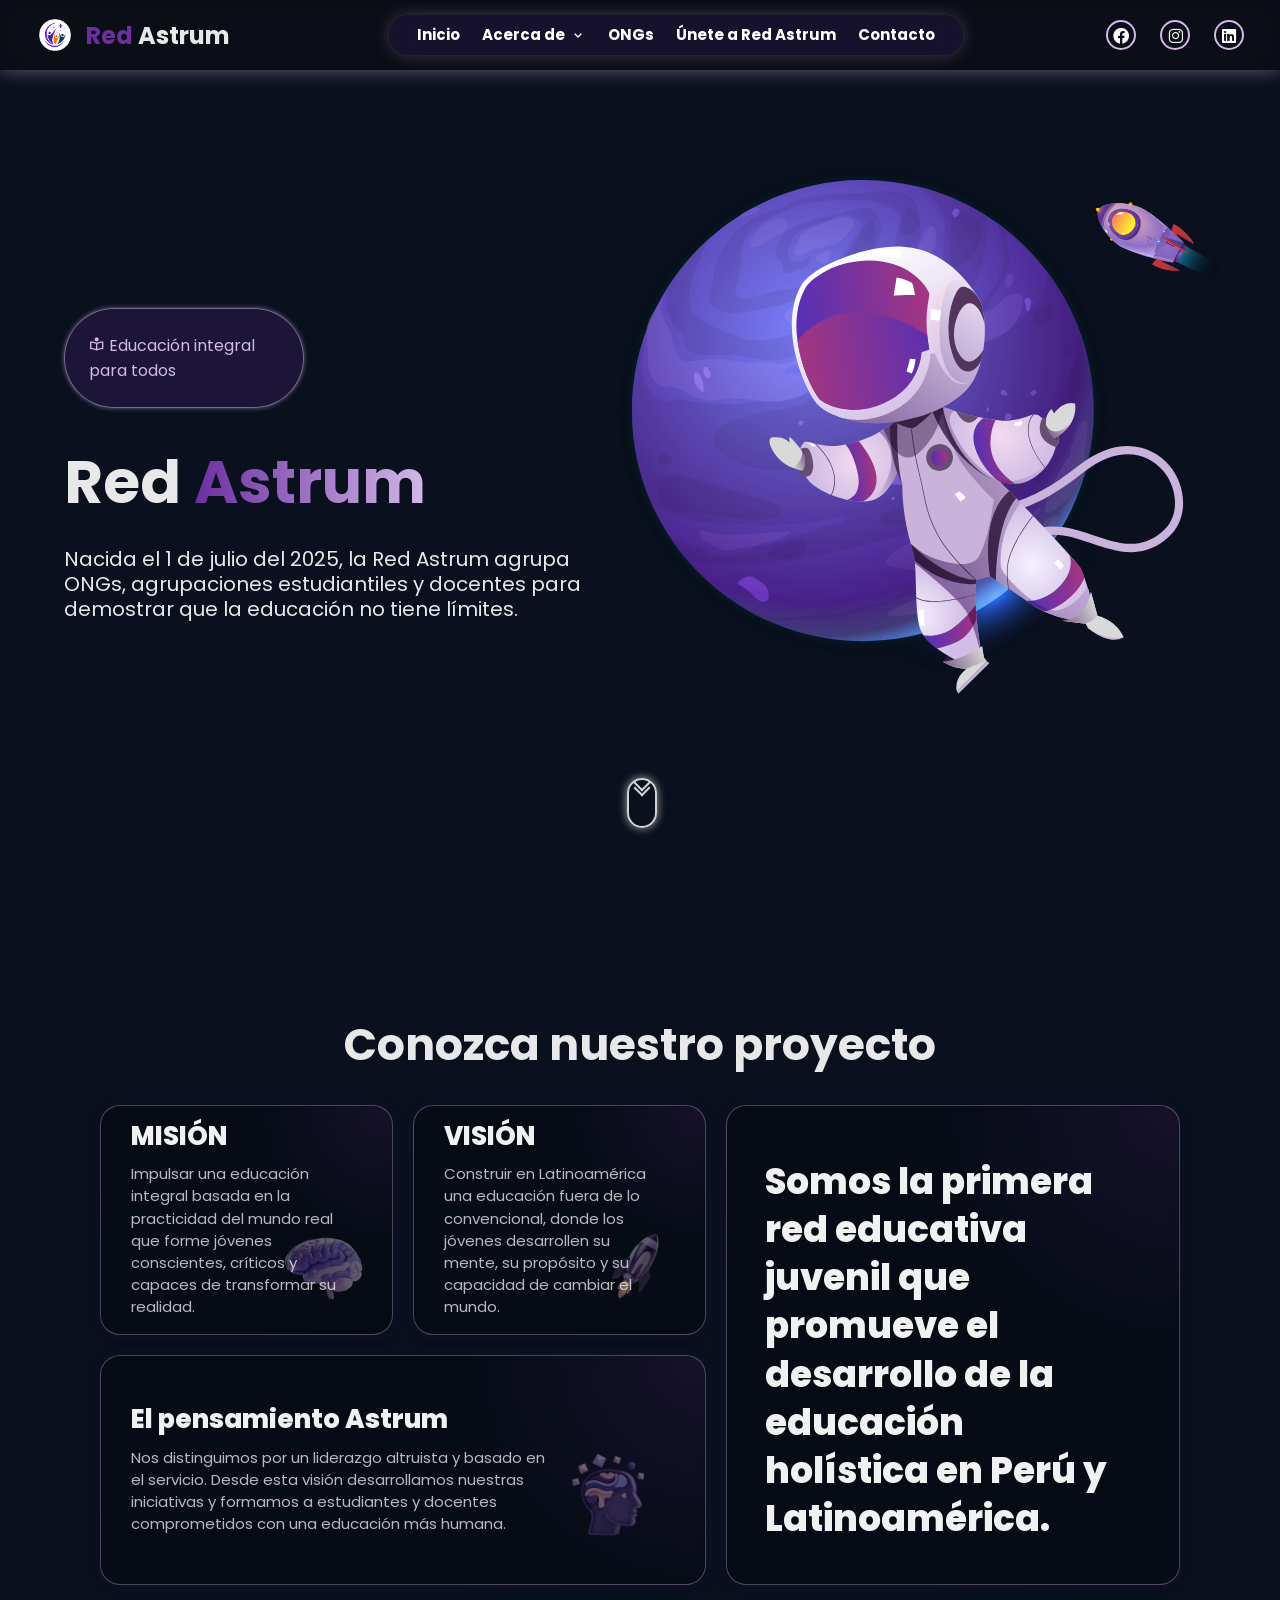
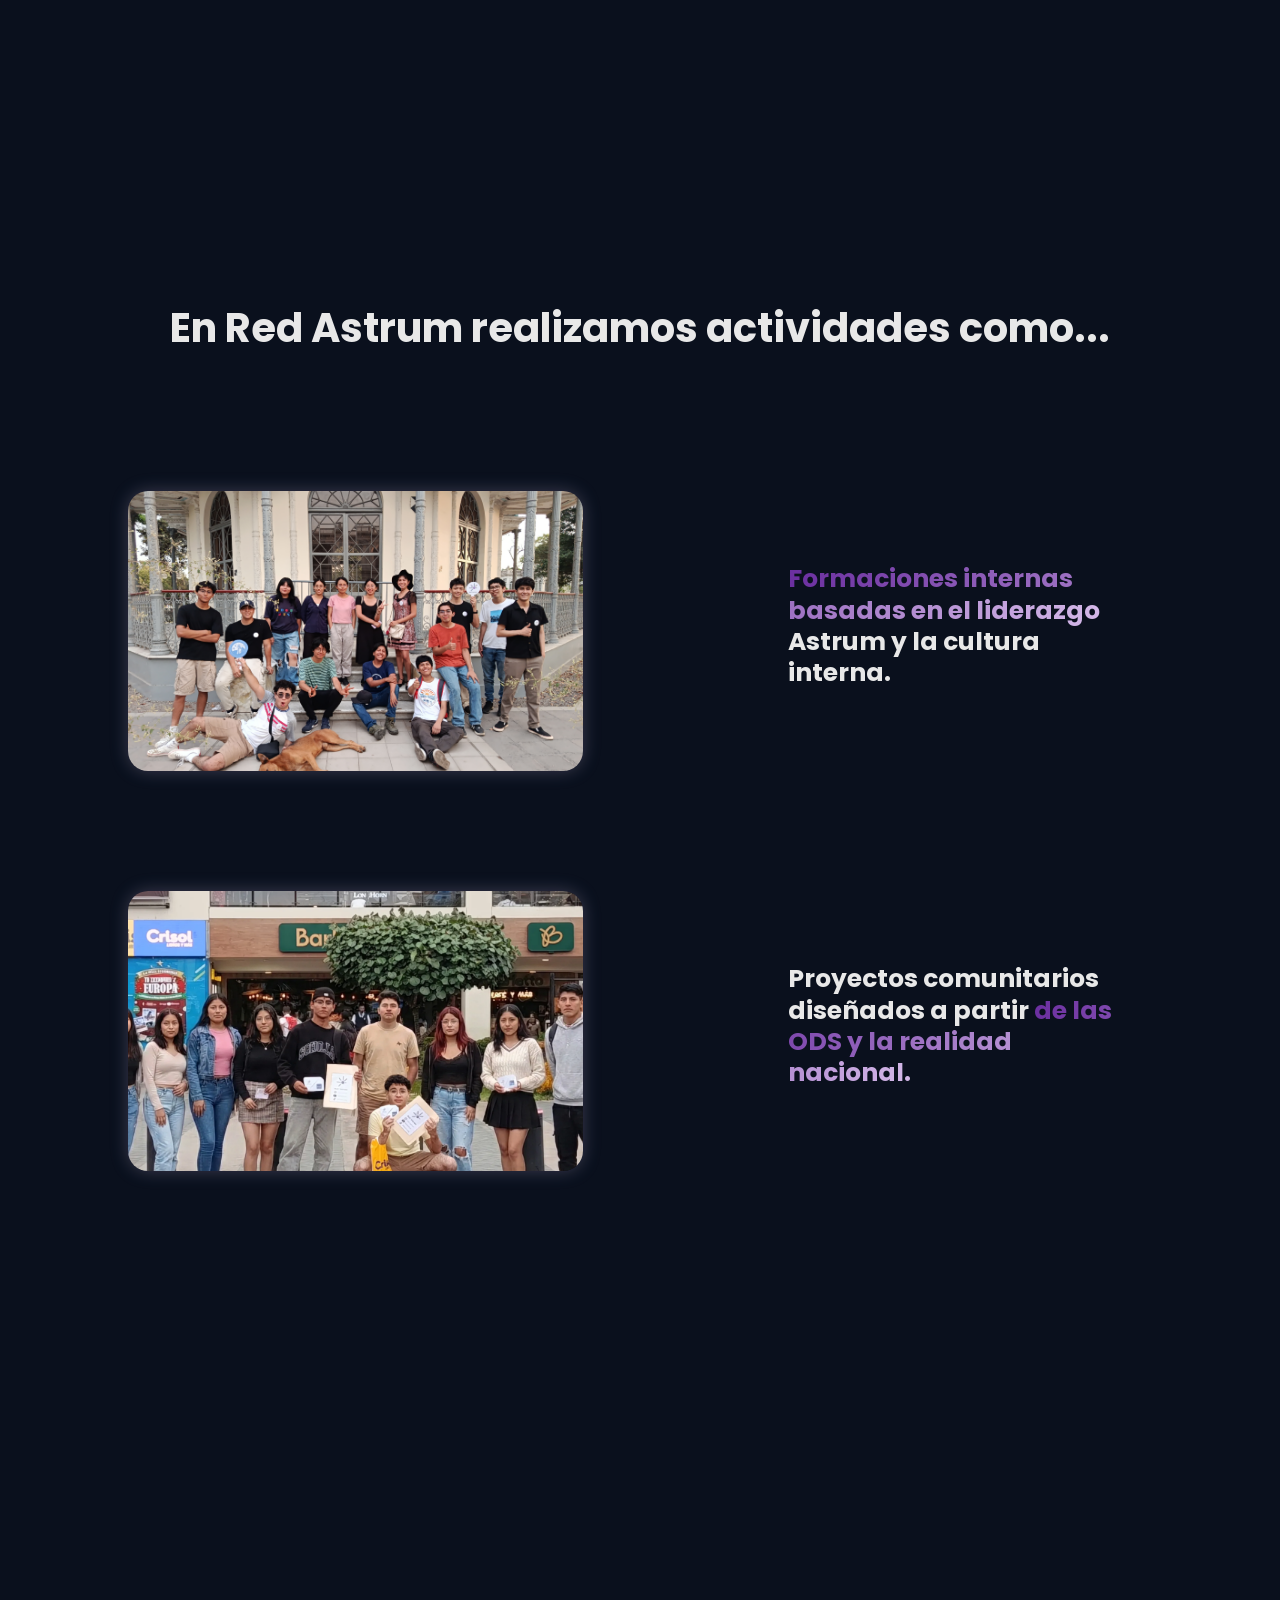
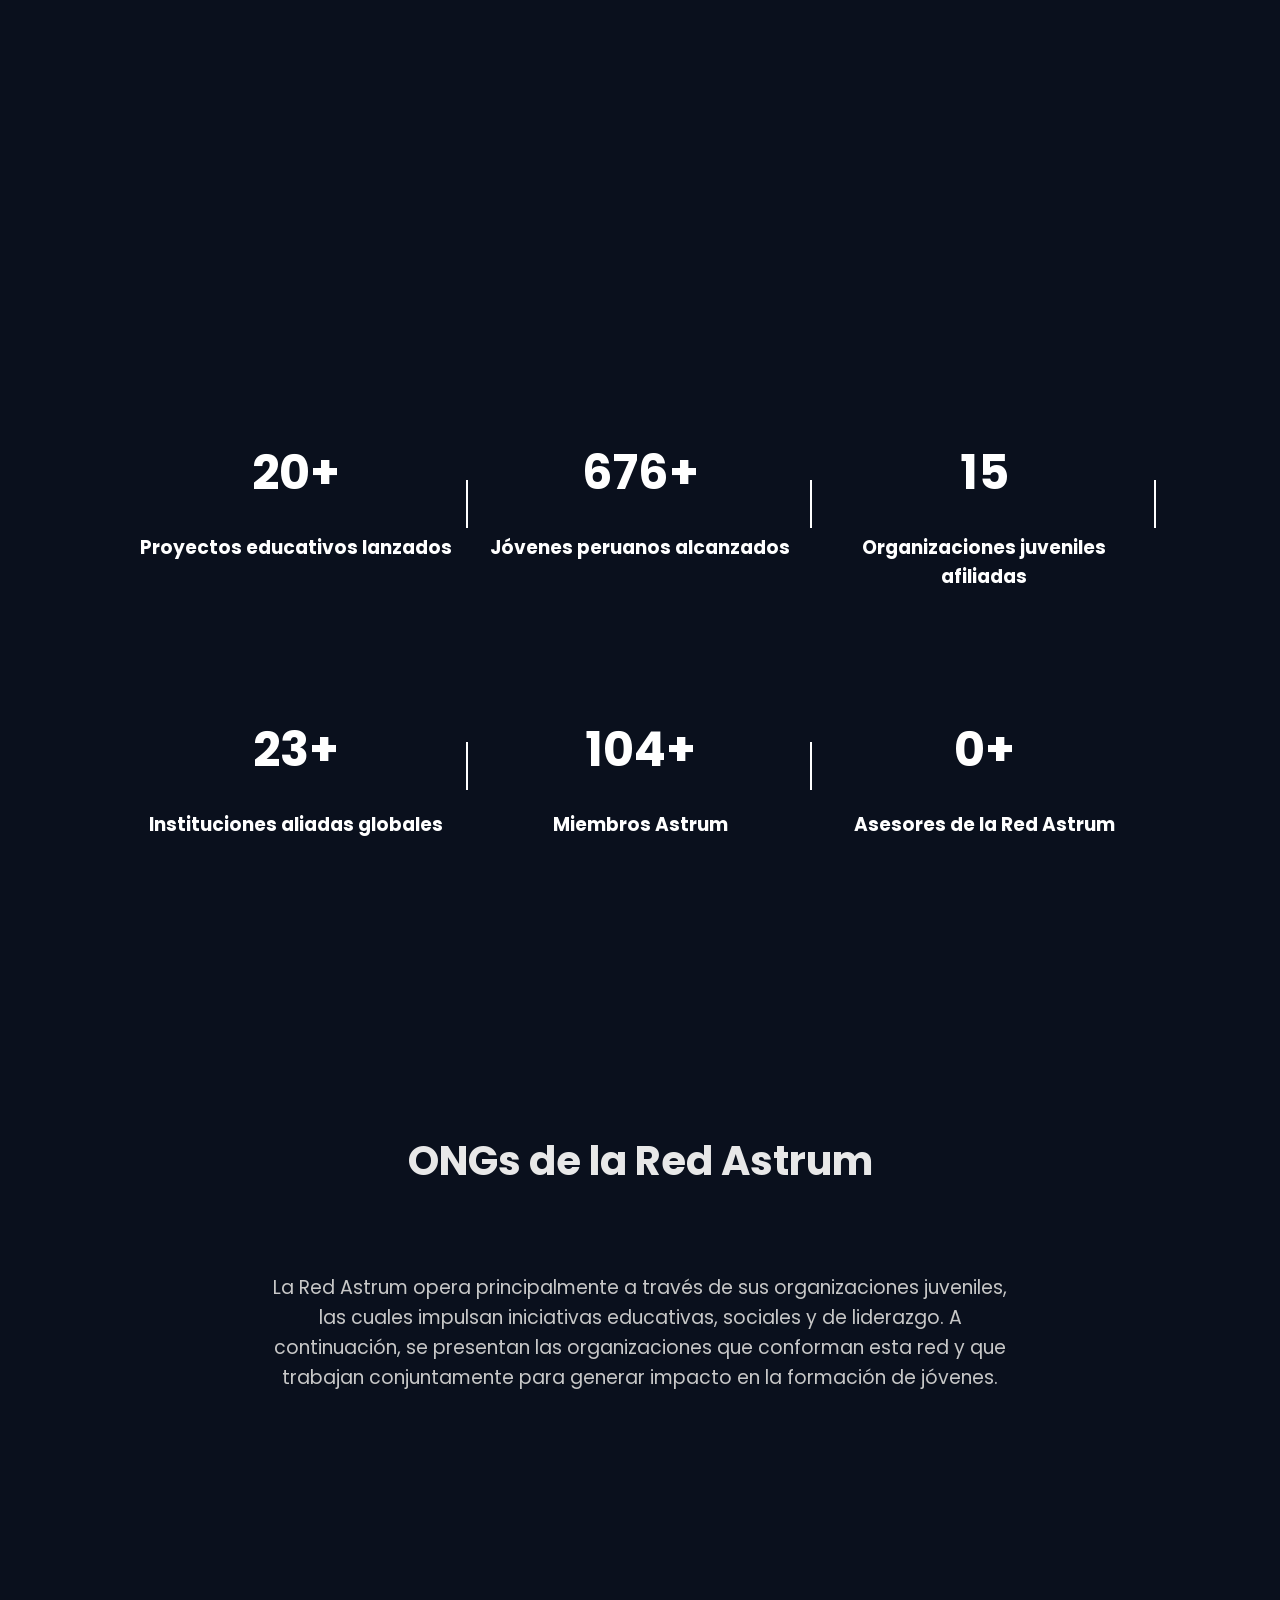
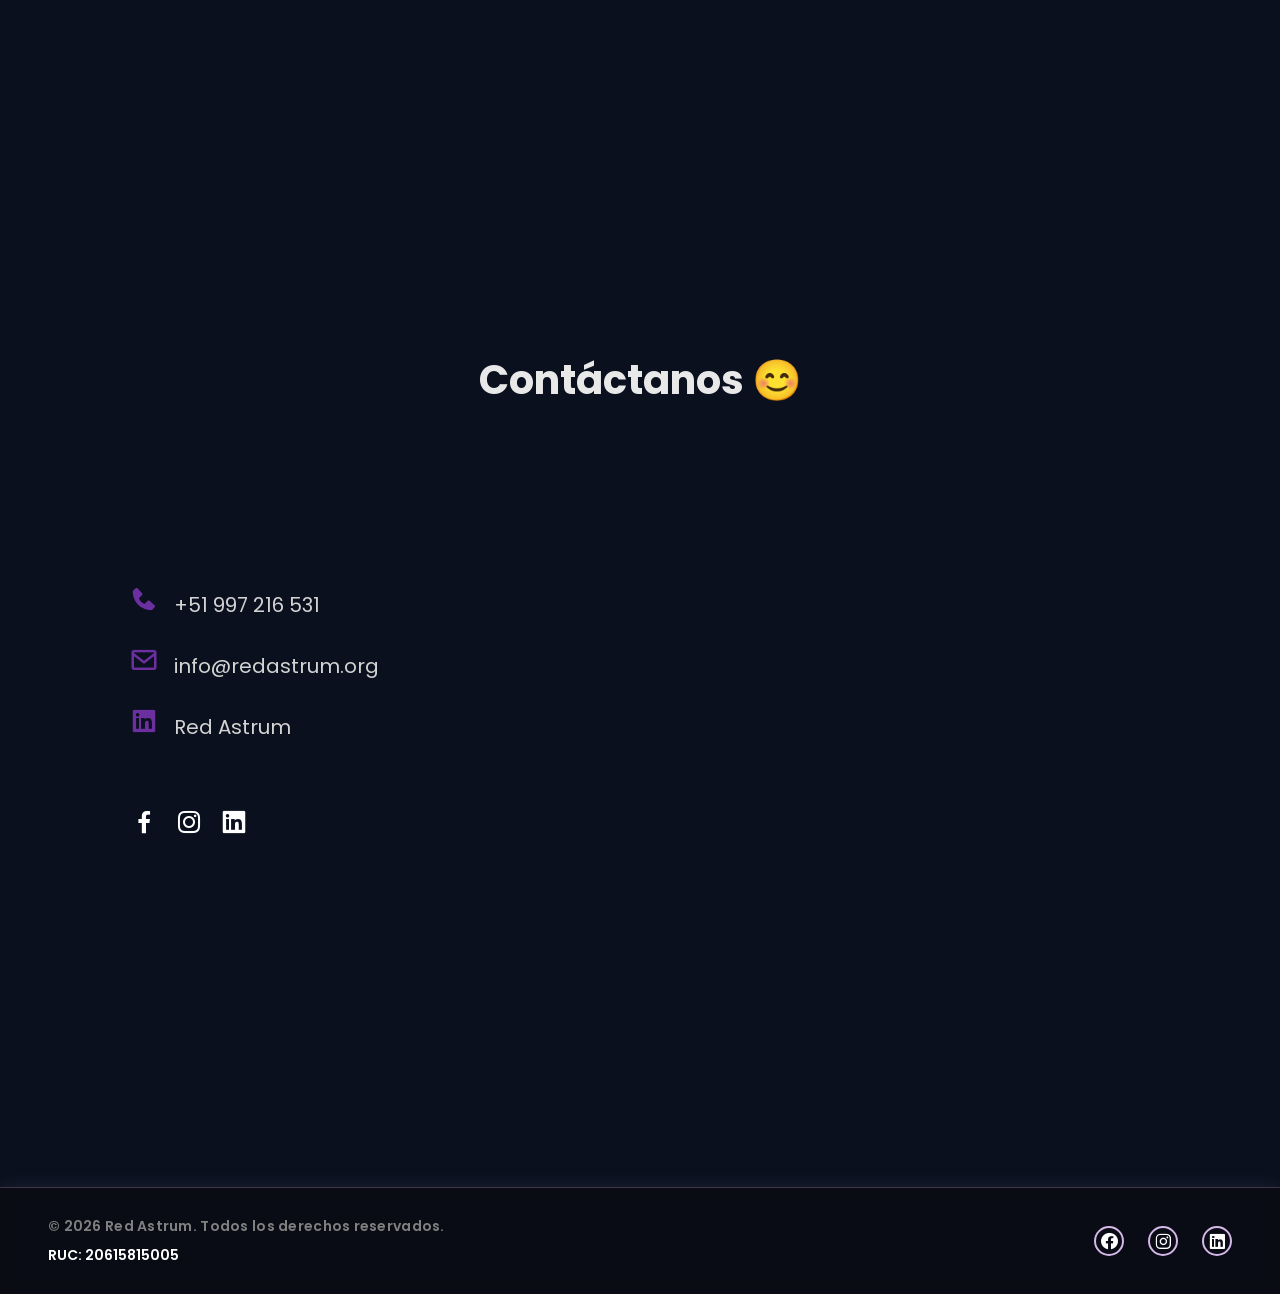
==== index.html @ 20919cbf "Update index.html" ====
<!DOCTYPE html>
<html lang="es">

<head>
    <meta charset="UTF-8">
    <meta name="viewport" content="width=device-width, initial-scale=1.0">
    <title>Red Astrum</title>

    <link rel="stylesheet" href="style.css">
    <link href='https://unpkg.com/boxicons@2.1.4/css/boxicons.min.css' rel='stylesheet'>
    <link rel="shortcut icon" href="favicon.ico" type="image/x-icon">
    <link rel="stylesheet" href="https://unpkg.com/aos@next/dist/aos.css" />
</head>

<body>
    <div class="container">
        <video class="back-vid" autoplay loop muted playsinline src="videos/galaxy.mp4"></video>

        <!-- HEADER -->
        <header data-aos="fade-down" data-aos-duration="2000">
            <div class="left">
                <img src="images/logo_redastrum/logo_0_red.png" alt="Logo Red Astrum">
                <h2><span style="color: #6B2FA0;">Red</span> Astrum</h2>
            </div>

            <ul class="main">
                <li><a href="index.html">Inicio</a></li>

                <li>
                    <a href="#">Acerca de <i class='bx bx-chevron-down'></i></a>
                    <ul>
                        <li><a href="about.html">Sobre nosotros</a></li>
                        <li><a href="team.html">Equipo</a></li>
                    </ul>
                </li>

                <li><a href="#ongs">ONGs</a></li>

                <li>
                    <a href="https://linktr.ee/redastrum" target="_blank">Únete a Red Astrum</a>
                </li>

                <li><a href="#contacto">Contacto</a></li>
            </ul>

            <div class="box-icons">
                <a href="https://www.facebook.com/share/18Cic6fYTM/" target="_blank" aria-label="Facebook">
                    <i class='bx bxl-facebook-circle'></i>
                </a>

                <a href="https://www.instagram.com/red_astrum?igsh=cGxwdHd5OWY2c2w1" target="_blank" aria-label="Instagram">
                    <i class='bx bxl-instagram'></i>
                </a>

                <a href="https://www.linkedin.com/company/red-astrum?trk=blended-typeahead" target="_blank" aria-label="LinkedIn">
                    <i class='bx bxl-linkedin-square'></i>
                </a>
            </div>

            <div class="menu-icon">
                <i class='bx bx-menu'></i>
            </div>
        </header>

        <!-- SIDEBAR -->
        <div class="sidebar">
            <div class="close-icon">
                <i class='bx bx-x'></i>
            </div>

            <ul>
                <li><a href="index.html">Inicio</a></li>
                <li><a href="about.html">Sobre nosotros</a></li>
                <li><a href="team.html">Equipo</a></li>
                <li><a href="#ongs">ONGs</a></li>
                <li><a href="https://linktr.ee/redastrum" target="_blank">Únete a Red Astrum</a></li>
                <li><a href="#contacto">Contacto</a></li>
            </ul>

            <div class="social-sidebar">
                <a href="https://www.facebook.com/share/18Cic6fYTM/" target="_blank" aria-label="Facebook">
                    <i class='bx bxl-facebook'></i>
                </a>

                <a href="https://www.instagram.com/red_astrum?igsh=cGxwdHd5OWY2c2w1" target="_blank" aria-label="Instagram">
                    <i class='bx bxl-instagram'></i>
                </a>

                <a href="https://www.linkedin.com/company/red-astrum?trk=blended-typeahead" target="_blank" aria-label="LinkedIn">
                    <i class='bx bxl-linkedin-square'></i>
                </a>
            </div>
        </div>

        <div class="blackhole-box" data-aos="fade-down" data-aos-duration="2000">
            <video autoplay loop muted playsinline src="videos/blackhole.mp4"></video>
        </div>

        <!-- HERO -->
        <section class="hero">
            <div class="hero-info autoBlur" data-aos="fade-right" data-aos-duration="1000">
                <div class="hero-info-title">
                    <i class='bx bx-book-reader'></i>
                    Educación integral para todos
                </div>

                <h1 data-aos="fade-right" data-aos-duration="3000">
                    Red <span class="gradient">Astrum</span>
                </h1>

                <p>
                    Nacida el 1 de julio del 2025, la Red Astrum agrupa ONGs, agrupaciones estudiantiles y docentes
                    para demostrar que la educación no tiene límites.
                </p>
            </div>

            <div class="skills-video-box">
                <img src="images/header-img.svg" alt="Astronauta Red Astrum">
            </div>

            <div class="scroll-down"></div>
        </section>

<!-- INFO / PROYECTO -->
<section class="ra-project-section">
    <h1 class="section-title autoDisplay">Conozca nuestro proyecto</h1>

    <div class="ra-project-grid">

        <article class="ra-card ra-card-small">
            <div class="ra-card-content">
                <h2>MISIÓN</h2>
                <p>
                    Impulsar una educación integral basada en la practicidad del mundo real que forme jóvenes
                    conscientes, críticos y capaces de transformar su realidad.
                </p>
            </div>
            <img src="images/iconos/cerebro.png" alt="Icono misión">
        </article>

        <article class="ra-card ra-card-small">
            <div class="ra-card-content">
                <h2>VISIÓN</h2>
                <p>
                    Construir en Latinoamérica una educación fuera de lo convencional, donde los jóvenes desarrollen
                    su mente, su propósito y su capacidad de cambiar el mundo.
                </p>
            </div>
            <img src="images/iconos/cohete.png" alt="Icono visión">
        </article>

        <article class="ra-card ra-card-large">
            <div class="ra-card-content">
                <h2>
                    Somos la primera red educativa juvenil que promueve el desarrollo de la educación holística en
                    Perú y Latinoamérica.
                </h2>
            </div>
            <video src="videos/glob.mp4" autoplay loop muted playsinline></video>
        </article>

        <article class="ra-card ra-card-wide">
            <div class="ra-card-content">
                <h2>El pensamiento Astrum</h2>
                <p>
                    Nos distinguimos por un liderazgo altruista y basado en el servicio. Desde esta visión
                    desarrollamos nuestras iniciativas y formamos a estudiantes y docentes comprometidos con una
                    educación más humana.
                </p>
            </div>
            <img src="images/iconos/mente.png" alt="Icono pensamiento Astrum">
        </article>

    </div>
</section>

        <!-- ACTIVIDADES -->
        <section class="my-project">
            <h1 class="section-title autoDisplay">En Red Astrum realizamos actividades como...</h1>

            <div class="project-card">
                <div class="project-vidbox autoBlur">
                    <img src="images/fotos/picnic_lima_redastrum.jpg" alt="Formaciones internas de liderazgo" class="img-project">
                </div>

                <div class="project-info fadein-left">
                    <h1>
                        <span class="gradient">Formaciones internas basadas en el liderazgo</span>
                        Astrum y la cultura interna.
                    </h1>
                </div>
            </div>

            <div class="project-card">
                <div class="project-vidbox autoBlur">
                    <img src="images/fotos/encuentro_san_miguel.png" alt="Proyectos comunitarios" class="img-project">
                </div>

                <div class="project-info fadein-left">
                    <h1>
                        Proyectos comunitarios diseñados a partir
                        <span class="gradient">de las ODS y la realidad nacional.</span>
                    </h1>
                </div>
            </div>

            <div class="project-card">
                <div class="project-vidbox autoBlur">
                    <img src="images/fotos/conferencia_climatica_internacional.jpg" alt="Conferencia climática internacional" class="img-project">
                </div>

                <div class="project-info fadein-left">
                    <h1>
                        Espacios de networking como conferencias,
                        <span class="gradient">cumbres y eventos informales.</span>
                    </h1>
                </div>
            </div>
        </section>

        <!-- IMPACTO -->
        <section class="counters">
            <h1 class="section-title autoDisplay">Impacto de la Red Astrum</h1>

            <div>
                <div class="counter">
                    <h1><span data-count="20">0</span>+</h1>
                    <h3>Proyectos educativos lanzados</h3>
                </div>

                <div class="counter">
                    <h1><span data-count="2534">0</span>+</h1>
                    <h3>Jóvenes peruanos alcanzados</h3>
                </div>

                <div class="counter">
                    <h1><span data-count="15">0</span></h1>
                    <h3>Organizaciones juveniles afiliadas</h3>
                </div>

                <div class="counter">
                    <h1><span data-count="23">0</span>+</h1>
                    <h3>Instituciones aliadas globales</h3>
                </div>

                <div class="counter">
                    <h1><span data-count="400">0</span>+</h1>
                    <h3>Miembros Astrum</h3>
                </div>

                <div class="counter">
                    <h1><span data-count="12">0</span>+</h1>
                    <h3>Asesores de la Red Astrum</h3>
                </div>
            </div>
        </section>

        <!-- ONGS -->
        <section class="skills-section" id="ongs">
            <h1 class="section-title autoDisplay">ONGs de la Red Astrum</h1>

            <div class="skills-box autoDisplay">
                <div class="Designer">
                    <p>
                        La Red Astrum opera principalmente a través de sus organizaciones juveniles, las cuales impulsan
                        iniciativas educativas, sociales y de liderazgo. A continuación, se presentan las organizaciones
                        que conforman esta red y que trabajan conjuntamente para generar impacto en la formación de
                        jóvenes.
                    </p>
                </div>

                <div class="slider" style="--quantity: 11;">
                    <div class="list">
                        <div class="item" style="--position: 1">
                            <img src="images/logo_ong/holo_astrum.png" alt="Holo Astrum">
                        </div>

                        <div class="item" style="--position: 2">
                            <img src="images/logo_ong/holo_astrumpucp.png" alt="Holo Astrum PUCP">
                        </div>

                        <div class="item" style="--position: 3">
                            <img src="images/logo_ong/holo_astrumunmsm.png" alt="Holo Astrum UNMSM">
                        </div>

                        <div class="item" style="--position: 4">
                            <img src="images/logo_ong/yatimaq.png" alt="Yatimaq">
                        </div>

                        <div class="item" style="--position: 5">
                            <img src="images/logo_ong/girls_in_science.png" alt="Girls in Science">
                        </div>

                        <div class="item" style="--position: 6">
                            <img src="images/logo_ong/unity.png" alt="Unity">
                        </div>

                        <div class="item" style="--position: 7">
                            <img src="images/logo_ong/maywa.png" alt="Maywa">
                        </div>

                        <div class="item" style="--position: 8">
                            <img src="images/logo_ong/bridges_of_equity.png" alt="Bridges of Equity">
                        </div>

                        <div class="item" style="--position: 9">
                            <img src="images/logo_ong/green_generation.png" alt="Green Generation">
                        </div>

                        <div class="item" style="--position: 10">
                            <img src="images/logo_ong/house_of_the_young_promises.png" alt="House Of The Young Promises">
                        </div>

                        <div class="item" style="--position: 11">
                            <img src="images/logo_ong/youth_plus.png" alt="Youth Plus">
                        </div>
                    </div>
                </div>
            </div>
        </section>

        <!-- CONTACTO -->
        <section class="contact-section" id="contacto">
            <h1 class="section-title autoDisplay">Contáctanos 😊</h1>

            <div class="contact-content">
                <div class="social-box autoBlur">
                    <a href="tel:+51997216531">
                        <i class='bx bxs-phone'></i> +51 997 216 531
                    </a>

                    <a href="mailto:info@redastrum.org">
                        <i class='bx bx-envelope'></i> info@redastrum.org
                    </a>

                    <a href="https://www.linkedin.com/company/red-astrum" target="_blank">
                        <i class='bx bxl-linkedin-square'></i> Red Astrum
                    </a>

                    <div class="social-icons">
                        <a href="https://www.facebook.com/share/18Cic6fYTM/" target="_blank" aria-label="Facebook">
                            <i class='bx bxl-facebook'></i>
                        </a>

                        <a href="https://www.instagram.com/red_astrum?igsh=cGxwdHd5OWY2c2w1" target="_blank" aria-label="Instagram">
                            <i class='bx bxl-instagram'></i>
                        </a>

                        <a href="https://www.linkedin.com/company/red-astrum?trk=blended-typeahead" target="_blank" aria-label="LinkedIn">
                            <i class='bx bxl-linkedin-square'></i>
                        </a>
                    </div>
                </div>

                <div class="contact-box autoBlur">
                    <iframe 
                        src="https://docs.google.com/forms/d/e/1FAIpQLScMwpHjk7Q-dbpkExp9r1J-ygnRdwjGAnfy2yxShIMycI5GGg/viewform?embedded=true"
                        width="640"
                        height="520"
                        frameborder="0"
                        marginheight="0"
                        marginwidth="0">
                        Cargando…
                    </iframe>
                </div>
            </div>
        </section>

        <!-- FOOTER -->
        <section class="footer">
            <div class="footer-text">
                <h1>© 2026 Red Astrum. Todos los derechos reservados.</h1>
                <p>RUC: 20615815005</p>
            </div>

            <div class="box-icons">
                <a href="https://www.facebook.com/share/18Cic6fYTM/" target="_blank" aria-label="Facebook">
                    <i class='bx bxl-facebook-circle'></i>
                </a>

                <a href="https://www.instagram.com/red_astrum?igsh=cGxwdHd5OWY2c2w1" target="_blank" aria-label="Instagram">
                    <i class='bx bxl-instagram'></i>
                </a>

                <a href="https://www.linkedin.com/company/red-astrum?trk=blended-typeahead" target="_blank" aria-label="LinkedIn">
                    <i class='bx bxl-linkedin-square'></i>
                </a>
            </div>
        </section>
    </div>

    <!-- SCRIPTS -->
    <script src="app.js"></script>

    <script>
        document.querySelectorAll('.main > li > a').forEach(function(link) {
            const parent = link.parentElement;

            if (parent.querySelector('ul')) {
                link.addEventListener('click', function(e) {
                    e.preventDefault();

                    const isOpen = parent.classList.contains('open');

                    document.querySelectorAll('.main > li.open').forEach(function(li) {
                        li.classList.remove('open');
                    });

                    if (!isOpen) {
                        parent.classList.add('open');
                    }
                });
            }
        });

        document.addEventListener('click', function(e) {
            if (!e.target.closest('header')) {
                document.querySelectorAll('.main > li.open').forEach(function(li) {
                    li.classList.remove('open');
                });
            }
        });
    </script>

    <script src="https://unpkg.com/aos@next/dist/aos.js"></script>

    <script>
        AOS.init();
    </script>
</body>

</html>
---- style.css ----
@import url('https://fonts.googleapis.com/css2?family=Poppins:ital,wght@0,100;0,200;0,300;0,400;0,500;0,600;0,700;0,800;0,900;1,100;1,200;1,300;1,400;1,500;1,600;1,700;1,800;1,900&display=swap');

/* ============================
   PALETA DE MARCA — Red Astrum
   ============================ */
:root{
    --color-primary: #6B2FA0;   /* Morado principal */
    --color-light: #D4B8E8;     /* Lila claro */
    --color-accent: #E8740C;    /* Naranja acento */
    --color-navy: #1F3A5F;      /* Azul marino */
    --color-white: #FFFFFF;
    --color-black: #000000;

    /* Variantes con transparencia (reutilizables para glows, bordes, fondos) */
    --color-primary-10: rgba(107, 47, 160, 0.10);
    --color-primary-20: rgba(107, 47, 160, 0.20);
    --color-primary-40: rgba(107, 47, 160, 0.40);
    --color-primary-60: rgba(107, 47, 160, 0.60);

    --color-light-10: rgba(212, 184, 232, 0.10);
    --color-light-15: rgba(212, 184, 232, 0.15);
    --color-light-20: rgba(212, 184, 232, 0.20);
    --color-light-35: rgba(212, 184, 232, 0.35);
    --color-light-50: rgba(212, 184, 232, 0.50);
    --color-light-70: rgba(212, 184, 232, 0.70);

    --color-accent-15: rgba(232, 116, 12, 0.15);
    --color-accent-40: rgba(232, 116, 12, 0.40);
    --color-accent-60: rgba(232, 116, 12, 0.60);

    --color-navy-20: rgba(31, 58, 95, 0.20);
    --color-navy-40: rgba(31, 58, 95, 0.40);
    --color-navy-70: rgba(31, 58, 95, 0.70);
    --color-navy-85: rgba(31, 58, 95, 0.85);

    /* Texto / superficies neutras (no son colores de marca, pero se usan como base) */
    --color-text: #e8e8e8;
    --color-text-muted: #b9b9b9;
    --color-border-soft: rgba(255, 255, 255, 0.08);

    --header-height: 70px;
    --header-height-mobile: 56px;
}

*{
    box-sizing: border-box;
}

body{
    margin: 0;
    padding: 0;
    font-family: "Poppins", sans-serif;
    color: var(--color-text);
    background-color: #05070d;
    overflow-x: hidden;
    width: 100%;
}

html{
    scroll-behavior: smooth;
    overflow-x: hidden;
    background-color: #05070d;
}
img, video{
    max-width: 100%;
}
.img-project{
    width: 500px;
    max-width: 100%;
}
.container{
    position: relative;
    z-index: 0;
    width: 100%;
    min-height: 100%;
    display: flex;
    flex-direction: column;
    align-items: center;
    gap: 100px;
    background-color: var(--color-navy-20);
    overflow-x: hidden;
}
.back-vid{
    position: fixed;
    top: 0;
    left: 0;
    width: 100vw;
    height: 100vh;
    object-fit: cover;
    z-index: -1;
    mix-blend-mode:overlay;
}


header{
    display: flex;
    position: absolute;
    top: 0;
    right: 0;
    left: 0;
    align-items: center;
    justify-content: space-between;
    padding: 0 30px;
    height: 70px;
    background-color: rgba(255, 255, 255, 0.121);
    backdrop-filter: blur(5px);
    box-shadow: 0 0 15px var(--color-light-70);
    z-index: 999;
}
.main > li {
    position: relative;
    display: inline-block;
}

.main > li.open > ul{
    opacity: 1;
    visibility: visible;
    transform: translateX(-50%) translateY(0);
    pointer-events: auto;
}

.main ul {
    list-style: none;
    margin: 0;
    position: absolute;
    top: 100%;
    left: 50%;
    transform: translateX(-50%) translateY(-8px);
    display: flex;
    flex-direction: column;
    min-width: 190px;
    padding: 8px;
    margin-top: 14px;
    border-radius: 14px;
    background-color: rgba(10, 6, 30, 0.72);
    backdrop-filter: blur(16px);
    border: 1px solid rgba(212, 184, 232, 0.15);
    box-shadow: 0 8px 24px rgba(0, 0, 0, 0.3), 0 0 12px rgba(212, 184, 232, 0.1);
    opacity: 0;
    visibility: hidden;
    pointer-events: none;
    transition: opacity 0.3s, transform 0.3s, visibility 0.3s;
    z-index: 10;
}
.main ul li{
    list-style: none;
    width: 100%;
}
.main ul li a {
    display: block;
    width: 100%;
    box-sizing: border-box;
    padding: 10px 14px;
    border-radius: 8px;
    text-decoration: none;
    color: #fff;
    font-weight: 500;
    font-size: 14px;
    text-wrap: nowrap;
    transition: 0.25s;
}
.main ul li a:hover{
    background-color: rgba(212, 184, 232, 0.18);
    color: var(--color-light);
    padding-left: 18px;
}

.main li a {
    text-decoration: none;
}

.main > li > a{
    display: flex;
    align-items: center;
    gap: 4px;
}

.main > li > a i{
    font-size: 16px;
    transition: transform 0.3s;
}

.main > li.open > a i{
    transform: rotate(180deg);
}

.left{
    display: flex;
    align-items: center;
}

.left img{
    width: 40px;
    margin: 0 15px;
}


header ul.main {
    display: flex;
    align-items: center;
    justify-content: center;
    width: auto;
    max-width: 680px;
    gap: 18px;
    padding: 12px 24px;
    border-radius: 50px;
    background-color: rgba(0, 0, 69, 0.326);
    backdrop-filter: blur(10px);
    box-shadow: 0 0 10px var(--color-light-35);
}

header ul.main li {
    list-style: none;
    white-space: nowrap;
}

header ul.main > li > a {
    text-decoration: none;
    color: white;
    font-weight: 700;
    transition: 0.3s;
    margin: 0;
    padding: 0;
    display: flex;
    align-items: center;
    gap: 4px;
}

header ul.main > li > a:hover {
    color: var(--color-light);
    text-shadow: 0 0 12px var(--color-light);
}

header ul li{
    list-style: none;
}

header ul a{
    text-decoration: none;
    color: white;
    font-weight: 700;
    transition: 0.3s;
    margin: 0 10px;
}

header ul a:hover{
    color: var(--color-light);
    text-shadow: 0 0 12px var(--color-light);
}

.box-icons{
    display: flex;
    gap: 40px;
}

.box-icons a{
    display: flex;
    align-items: center;
    justify-content: center;
    font-size: 20px;
    width: 30px;
    height: 30px;
    border: 2px solid var(--color-light);
    border-radius: 50%;
    cursor: pointer;
    transition: 0.5s;
    text-decoration: none;
    color: #fff;
}

.box-icons a:hover{
    background-color: var(--color-light);
    color: black;
    box-shadow: 0 0 15px var(--color-light);
}

.blackhole-box{
    position: absolute;
    top: 0;
    width: 100%;
    display: flex;
    justify-content: center;
    z-index: -1;
    mix-blend-mode: lighten;
  }
  
.blackhole-box video{
    width: 100%;
    margin-top: -23.5%;
}

.hero{
    position: relative;
    display: flex;
    width: 100%;
    height: 100vh;
    align-items: center;
    justify-content: space-between;
}

.hero-info{
    position: absolute;
    left: 5%;
}

.hero-info .hero-info-title{
    color: var(--color-light);
    padding: 8px 5px;
    border-radius: 50px;
    border: 1px solid var(--color-light-50);
    width: 240px;
    background-color: var(--color-primary-20);
    box-shadow: 0 0 5px var(--color-light-50);
    padding: 1.5rem;
}

.hero-info h1{
    font-size: clamp(32px, 6vw, 60px);
    max-width: 600px;
    font-weight: 700;
    line-height: 1.15;
    margin-top: 40px;
    margin-bottom: 30px;
}

.hero-info p{
    max-width: 550px;
    line-height: 25px;
    margin-bottom: 40px;
    font-size: clamp(15px, 2vw, 20px);
}

.hero-info button{
    color: white;
    padding: 15px 35px;
    border-radius: 10px;
    border: 1px solid var(--color-light-50);
    background-color: var(--color-primary-20);
    box-shadow: 0 0 5px var(--color-light-50);
    cursor: pointer;
    transition: 0.3s;
}

.hero-info button:hover{
    box-shadow: 0 0 15px var(--color-light-50);
}

/* Gradient Animation */
.gradient{
    background: linear-gradient(to right,var(--color-primary), var(--color-light),var(--color-accent));
    background-size: 200%;
    background-clip: text;
    -webkit-background-clip: text;
    -webkit-text-fill-color: transparent;
    animation: animate-gradient 2.5s linear infinite;
}
@keyframes animate-gradient {
    to{
        background-position: 200%;
    }
}

.skills-video-box{
    position: absolute;
    right: 3%;
}

.skills-video{
    height: 900px;
    mix-blend-mode:lighten;
}


.scroll-down {
    height: 50px;
    width: 30px;
    border: 2px solid lightgray;
    position: absolute;
    left: 49%;
    bottom: 8%;
    border-radius: 50px;
    cursor: pointer;
    box-shadow: 0 0 10px rgba(255, 255, 255, 0.626);
  }
  .scroll-down::before,
  .scroll-down::after {
    content: "";
    position: absolute;
    top: 20%;
    left: 50%;
    height: 10px;
    width: 10px;
    transform: translate(-50%, -100%) rotate(45deg);
    border: 2px solid lightgray;
    border-top: transparent;
    border-left: transparent;
    animation: scroll-down 2s ease-in-out infinite;
  }
  .scroll-down::before {
    top: 30%;
    animation-delay: 0.5s;
    /* animation: scroll-down 1s ease-in-out infinite; */
  }
  
  @keyframes scroll-down {
    0% {
      /* top:20%; */
      opacity: 0;
    }
    30% {
      opacity: 1;
    }
    60% {
      opacity: 1;
    }
    100% {
      top: 90%;
      opacity: 0;
    }
  }




.info-section{
    display: flex;
    align-items: center;
    flex-direction: column;
    width: 80%;
    margin-top: 100px;
}

.section-title{
    font-size: clamp(24px, 4vw, 40px);
    font-weight: 700;
    text-align: center;
    padding: 0 20px;
}

.info-cards{
    display: grid;
    grid-template-columns: auto auto auto;
    gap: 20px;
    width: 100%;
    height: 100%;
    margin-top: 30px;
}

.card{
    display: flex;
    align-items:flex-start;
    justify-content: center;
    position: relative;
    width: auto;
    height: 40vh;
    overflow: hidden;
    border: 1px solid var(--color-light-35);
    background-color: transparent;
    border-radius: 20px;
    transition: 0.5s;
}

.card h1{
    position: absolute;
    margin: 0;
    bottom: 40%;
    left: 5%;
    font-size: 25px;
    z-index: 1;
    color: lightgray;
}

.card p{
    position: absolute;
    bottom: 3%;
    left: 5%;
    z-index: 1;
    max-width: 300px;
    color: gray;
    font-size: 13px;
    line-height: 20px;
}

.card img{
    width: 45%;
    height: 50%;
    object-fit: cover;
}
.card video{
    margin-top: 10%;
    width: 70%;
    height: 50%;
    object-fit: cover;
    mix-blend-mode: lighten;
}

.card button{
    position: absolute;
    bottom: 5%;
    left: 5%;
    padding: 10px 25px;
    border: 1px solid gray;
    background-color: #0f1217;
    color: gray;
    border-radius: 20px;
    box-shadow: 0 0 5px lightgray;
    cursor: pointer;
    transition: 0.3s;
}

.card button:hover{
    box-shadow: 0 0 15px lightgray;
    opacity: 0.7;
}

.card:hover{
}

.card:nth-child(3){
    grid-row: span 2;
    height: 83vh;
}

.card:nth-child(3) p{
    bottom: 12%;
}

.card:nth-child(3) h1{
    bottom: 21%;
}

.card:nth-child(4){
    grid-column: span 2;
}

.card:nth-child(4) p{
    max-width: 650px;
}

.card:nth-child(4) h1{
    bottom: 35%;
}



.my-project{
    display: flex;
    flex-direction: column;
    gap: 10%;
    align-items: center;
    position: relative;
    width: 80%;
    height: 100vh;
    margin-top: 200px;
    margin-bottom: 700px;
}

.project-card {
    display: flex;
    width: 100%;
    height: 40%;
    align-items: center;
    gap: 10%;
    justify-content: center;
}

.project-vidbox{
    display: flex;
    align-items: center;
    justify-content: center;
    width: 50%;
    mix-blend-mode:exclusion;
    position: relative;
    cursor: pointer;
    transition: 0.5s;
    min-width: 400px;

}

.project-vidbox video{
    object-fit: cover;
    width: 100%;
    box-shadow: 0 0 10px lightgray;
    border-radius: 20px;
    transition: 0.5s;
}

.project-card video:hover{
    box-shadow: 0 0 25px rgb(255, 255, 255);
}

.project-info{
    display: flex;
    flex-direction: column;
    align-items: start;
    justify-content: center;
    width: 50%;
    padding-left: 10%;
}

.project-info h1{
    width: 90%;
    font-size: 25px;
    font-weight: bold;
    text-wrap: nowrap;
    margin-top: 0;
    margin-bottom: 10px;
    max-width: 450px;
}

.project-info p{
    width: 90%;
    max-width: 400px;
    min-width: 300px;
    margin-bottom: 50px;
    margin-top: 0;
}

.project-info button{
    color: white;
    padding: 15px 35px;
    border-radius: 10px;
    border: 1px solid var(--color-light-50);
    background-color: var(--color-primary-20);
    box-shadow: 0 0 5px var(--color-light-50);
    cursor: pointer;
    transition: 0.3s;
}

.project-info button:hover{
    opacity: 0.8;
    box-shadow: 0 0 15px var(--color-light-50);
}

.project-vidbox .hover-sign{
    position: absolute;
    display: flex;
    align-items: center;
    justify-content: center;
    width: 30%;
    height: 100px;
}

.hover-sign::before,
.hover-sign::after {
    content: "👆";
    text-align: center;
    position: absolute;
    font-size: 50px;
    top: 20%;
    left: 40%;
    border-radius: 40px;
    animation: hover-animation 4s ease-in-out infinite;

}

.hover-sign.active{
    display: none;
}

@keyframes hover-animation {
  0% {
    /* top:20%; */
    box-shadow: 0 0 5px rgb(255, 255, 255);
    transform: translate(100%, 50%) rotate(30deg);
  }

  100% {
    box-shadow: 0 0 5px rgb(255, 255, 255);
    transform: translateX(80%, 80%) rotate(20deg);
  }
}

/* Counter section */
.counters{
    padding: 3em 2em;
    color: #fff;
    text-align: center;
}
.counters > div{
    max-width: 900px;
    margin: 0 auto;
    display: grid;
    grid-template-columns: repeat(6,1fr);
    gap: 4em 2em;
}
.counter{
    position: relative;
}
.counter h1{
    font-size: 3em;
    margin-bottom: 0.5em;
}
.counter:not(:last-child)::before{
    content: '';
    background: #fff;
    position: absolute;
    width: 2px;
    height: 3em;
    top: 50%;
    transform: translateY(-50%);
    right: -1em;
}

@media screen and (max-width: 1150px) {
    header {
        padding: 0 18px;
    }

    header ul.main {
        gap: 12px;
        padding: 10px 18px;
    }

    header ul.main > li > a {
        font-size: 14px;
    }

    .box-icons {
        gap: 18px;
    }
}

@media screen and (max-width: 1024px){
    .counters > div{
        grid-template-columns: repeat(3,1fr);
        gap: 3em 1.5em;
    }
}

@media screen and (max-width: 600px){
    .counters > div{
        grid-template-columns: repeat(2,1fr);
        gap: 2.5em 1em;
    }
    .counter h1{
        font-size: 2.2em;
    }
    .counter:not(:last-child)::before{
        display: none;
    }
}

/* Skills section */
.skills-section{
    display: flex;
    flex-direction: column;
    align-items: center;
    position: relative;
    width: 80%;
}

.skills-box{
    width: 100%;
    position: relative;
    display: flex;
    flex-direction: column;
    align-items: center;
    gap: 60px;
    margin-top: 30px;
}

.Designer{
    display: flex;
    flex-direction: column;
    align-items: center;
    max-width: 750px;
    text-align: center;
}

.Designer h1{
    font-size: 50px;
    display: flex;
    align-items: center;
}

.Designer p{
    font-size: 19px;
    line-height: 30px;
    color: #c7c7c7;
}

/* SLIDER (carrusel de ONGs aliadas) */

.slider{
    --width: 220px;
    --height: 220px;
    position: relative;
    width: 100%;
    height: var(--height);
    overflow: hidden;
    mask-image: linear-gradient(
        to right,
        transparent,
        #000 10% 90%,
        transparent
    );
}
.slider .list{
    display: flex;
    align-items: center;
    height: 100%;
    width: 100%;
    min-width: calc(var(--width) * var(--quantity));
    position: relative;
}
.slider .list .item{
    width: var(--width);
    height: var(--height);
    position: absolute;
    left: 100%;
    display: flex;
    align-items: center;
    justify-content: center;
    box-sizing: border-box;
    padding: 30px;
    background-color: rgba(255, 255, 255, 0.06);
    border: 1px solid rgba(212, 184, 232, 0.35);
    border-radius: 24px;
    backdrop-filter: blur(6px);
    box-shadow: 0 0 15px rgba(212, 184, 232, 0.15);
    animation: autoRun 21s linear infinite;
    transition: transform 0.4s, box-shadow 0.4s, border-color 0.4s, filter 0.5s;
    animation-delay: calc( (21s / var(--quantity)) * (var(--position) - 1) - 21s)!important;
}
.slider .list .item img{
    width: 100%;
    height: 100%;
    object-fit: contain;
}
@keyframes autoRun{
    from{
        left: 100%;
    }to{
        left: calc(var(--width) * -1);
    }
}
.slider:hover .item{
    animation-play-state: paused!important;
    filter: grayscale(0.8) brightness(0.7);
}
.slider .item:hover{
    filter: none;
    transform: scale(1.08);
    border-color: var(--color-light);
    box-shadow: 0 0 25px var(--color-light-50);
}


  /* CONTACT SECTION */
.contact-section{
    width: 80%;
    height: 100vh;
    display: flex;
    justify-content: center;
    gap: 10%;
    align-items: center;
    position: relative;
}

.contact-section h1{
    position: absolute;
    top: 10%;
    left: 40%;
}

.social-box {
    display: flex;
    flex-direction: column;
    gap: 25px;
}

.social-box a{
    color: lightgray;
    text-decoration: none;
    font-size: 20px;
    text-wrap: nowrap;
}

.social-box i{
    color: var(--color-primary);
    font-size: 30px;
    margin-right: 10px;
}

.social-icons a i{
    color: white;
    margin-top: 40px;
}

.contact-box iframe{
    width: 100%;
    max-width: 640px;
    height: 442px;
    border-radius: 12px;
}

.contact-box p{
    max-width: 400px;
    margin-top: 30px;
    margin-bottom: 5px;
} 

.contact-box input{
    padding: 7.5px 30px;
    background-color: lightgray;
    width: 80%;
    height: 25px;
    border: none;
    outline : none;
    border-top-right-radius: 10px;
    border-bottom-right-radius: 10px;
}

.contact-box button{
    margin-top: 30px;
    color: white;
    padding: 15px 35px;
    border-radius: 10px;
    border: 1px solid var(--color-light-50);
    background-color: var(--color-primary-20);
    box-shadow: 0 0 5px var(--color-light-50);
    cursor: pointer;
    transition: 0.3s;
}

.contact-box button:hover{
    opacity: 0.8;
    box-shadow: 0 0 15px var(--color-light-50);
}

.footer{
    display: flex;
    justify-content: space-between;
    align-items: center;
    position: absolute;
    bottom: 0;
    right: 0;
    left: 0;
    padding: 28px 3rem;
    background-color: rgba(255, 255, 255, 0.05);
    backdrop-filter: blur(8px);
    border-top: 1px solid rgba(212, 184, 232, 0.25);
    box-shadow: 0 0 20px rgba(212, 184, 232, 0.1);
    z-index: 999;
}

.footer h1{
    margin: 0;
    font-size: 14px;
    font-weight: 600;
    letter-spacing: 0.02em;
    color: gray;
}


/* BLUR / DISPLAY / FADE-IN
   Antes usaban "animation-timeline: view()" para animar con el scroll, pero esa
   propiedad es inconsistente entre navegadores y contextos. Ahora el efecto se
   controla con JS (IntersectionObserver, ver app.js) que añade la clase
   ".in-view" cuando el elemento entra en pantalla; aquí solo se define la
   transición CSS. Si JS no carga por algún motivo, el contenido sigue visible
   gracias al estado por defecto (sin opacity:0 fija fuera de .in-view). */
.autoBlur,
.autoDisplay,
.fadein-left{
    opacity: 1;
    transition: opacity 0.8s ease, filter 0.8s ease, transform 0.8s ease;
}

.autoBlur.in-view,
.autoDisplay.in-view,
.fadein-left.in-view{
    opacity: 1;
    filter: none;
    transform: none;
}

.autoBlur:not(.in-view){
    opacity: 0;
    filter: blur(30px);
}

.autoDisplay:not(.in-view){
    opacity: 0;
    filter: blur(10px);
    transform: translateY(-60px) scale(0.9);
}

.fadein-left:not(.in-view){
    opacity: 0;
    filter: blur(10px);
    transform: translateX(-120px) scale(0.85);
}

@media (prefers-reduced-motion: reduce){
    .autoBlur:not(.in-view),
    .autoDisplay:not(.in-view),
    .fadein-left:not(.in-view){
        opacity: 1;
        filter: none;
        transform: none;
    }
}

/* Sidebar */

.menu-icon{
    font-size: 35px;
    cursor: pointer;
    display: none;
}


.sidebar{
    position: fixed;
    right: 0;
    top: 0;
    bottom: 70%;
    width: 0%;
    background-color: #000000b8;
    z-index: 999;
    box-shadow: 0 0 25px rgba(255, 255, 255, 0.479);
    backdrop-filter: blur(10px);
    opacity: 0;
    border-bottom-left-radius: 100%;
    
}

.close-icon{
    font-size: 50px;
    color: lightgray;
    padding-left: 10px;
    cursor: pointer;
}

.sidebar ul{
    padding-left: 20px;
}

.sidebar ul li{
    list-style: none;
    margin-bottom: 30px;
}

.sidebar ul li a{
    text-decoration: none;
    color: lightgray;
    font-size: 30px;
    font-weight: 900;
    text-shadow:0 0 15px #4c4c4c;
}

.social-sidebar{
    padding-left: 20px;
    margin-top: 60px;
    text-wrap: nowrap;
}

.social-sidebar a{
    font-size: 35px;
    padding: 5px 5px;
    cursor: pointer;
    transition: 0.5s;
}

/* Sidebar Open ANimation */
.sidebar.open-sidebar{
    animation: openSideBarAnimation 1.5s forwards;
}

/* Team */ 

.our-team-section{
    height: 80%;
    width: 80%;
    margin: auto;
    display: flex;
    justify-content: space-between;
    align-items: center;
}
.member-container{
    width: 400px;
    height: 450px;
    background-color: #f9f9f9;
    box-shadow: 0px 4px 12px rgba(160,160,160,0.4);
    position: relative;
    display: flex;
    align-items: center;
    flex-direction: column;
    padding: 80px 2rem 2rem 2rem;
    box-sizing: border-box;
}
.member-container::before{
    content: "";
    position: absolute;
    top: 0;
    left: 0;
    height: 6px;
    width: 100%;
    background-color: #202020;
}

.member-container::after{
    content: "";
    height: 200px;
    width: 200px;
    border-radius: 50%;
    position: absolute;
    top: -100px;
    background-position: center;
    background-size: cover;
}
.member-container:nth-of-tyé(1)::after{
    background-image: url();
}

.member-container:nth-of-tyé(1)::after{
    background-image: url();
}

.member-container:nth-of-tyé(1)::after{
    background-image: url();
}
.member-name{
    font-size: 24px;
    font-weight: 600;
    position: relative;
    margin-bottom: 2rem;
    color: #202020;
}
.member-name::after{
    content: "";
    background-color: #202020;
    height: 4px;
    width: 100px;
    top: 150%;
    position: absolute;
    left: 50%;
    transform: translate(-50%, -50%);
    margin-bottom: 2rem;
}
.member-description{
    font-size: 18px;
    line-height: 28px;
    text-align: center;
}
.button{
    text-decoration: none;
    color: #fff;
    background-color: #202020;
    font-weight: 600;
    padding: 13px 20px;
    margin-top: 1rem;
}

.socials-container{
    position: absolute;
    bottom: 0;
    left: 0;
    height: 40px;
    width: 100%;
    background-color: #202020;
    display: flex;
    justify-content: space-around;
    align-items: center;
    margin-top: 3rem;
}
.icon{
    height: 60%;
    cursor: pointer;
}

@keyframes openSideBarAnimation {
    to{
        width: 80%;
        opacity: 1;
        bottom: 0;
        border-radius: 0;
    }
}

/* Sidebar close ANimation */

.sidebar.close-sidebar{
    animation: closeSideBarAnimation 1.5s forwards;
}

@keyframes closeSideBarAnimation {
    from{
        width: 80%;
        opacity: 1;
        bottom: 0;
        border-radius: 0;
    }
    to{
        width: 0;
        opacity: 0;
        bottom: 70%;
        border-bottom-left-radius: 50%;
    }
}






@media screen and (max-width: 1200px){
    .blackhole-box video{
        margin-top: -20%;
    }

    .hero-info h1{
        font-size: 40px;
        max-width: 400px;
        line-height: 40px;
    }

    .hero-info P{
        max-width: 300px;
    }

    .skills-video-box{
        right: 0%;
    }

    .skills-video-box video{
        height: 500px;
    }

    .info-cards{
        grid-template-columns: auto;
    }

    .card:nth-child(3){
        grid-column: span 2;
        height: 70vh;
    }

    .info-cards .card h1{
        font-size: 20px;
    }

    .info-cards .card:nth-child(3) h1{
        bottom: 25%;
    }

    .card video{
        height: 60%;

        margin-top: 5%;
    }

    .my-project{
        margin-bottom: 200px;
        scale: 0.8;
    }

    .contact-section .section-title {
        left: 30%;
    }
}

@media screen and (max-width: 1024px){
    header ul{
        display: none;
    }

    header .box-icons{
        display: none;
    }

    .menu-icon{
        display: inline;
        color: var(--color-light);
    }
}

@media screen and (max-width: 700px){
    header {
        position: fixed;
        height: 50px;
    }

    header ul{
        display: none;
    }

    header .box-icons{
        display: none;
    }

    .menu-icon{
        display: inline;
    }

    .blackhole-box video {
        width: 100%;
        margin-top: -15%;
    }

    .autoBlur{
        animation: none;
    }
    
    .hero{
        flex-direction: column;
        top:0;
        bottom: 0;
        left: 0;
        right:0;
        
    }
    .hero-info{
        bottom: 5%;
    }

    .scroll-down{
        bottom: 5%;
    }

    .hero .skills-video-box{
        height: 200px;
        top: 5%;
    }



    .info-cards{
        grid-template-columns: auto;
    }

    .card:nth-child(3){
        grid-column: span 2;
        height: 70vh;
    }

    .card video{
        width: 100%;
    }
    
    .container{
        height: 100%;
    }

    .project-vidbox video{
        width: 250px;
        margin-left: 0;
    }

    .project-info{
        overflow: hidden;
        padding-left: 0;
        margin-left: 0;
        text-align: center;
        align-items: center;
    }

    .project-info h1{
        font-size: 20px;
        max-width: 200px;
        text-wrap: wrap;
    }

    .project-info p{
        font-size: 10px;
        text-wrap: wrap;
        max-width: 200px;
        min-width: 0;
    }

    .project-info button{
        padding: 5px 10px;
    }

    .my-project{
        margin-bottom: 600px;
    }

    .project-card{
        flex-direction: column;
        margin-left: 0;
        align-items: center;
        gap: 30px;
    }
    
    .project-vidbox{
        min-width: 200px;
    }

    .project-info{
        width: 85%;
    }

    .project-info p{
        max-width: 300px;
    }

    .Designer p{
        font-size: 16px;
        line-height: 24px;
    }

    .slider{
        --width: 140px;
        --height: 140px;
    }

    .contact-section{
        flex-direction: column;
        margin-top: 100px;
        margin-bottom: 50px;
    }

    .footer{
        padding: 18px 2rem;
        flex-wrap: wrap;
        gap: 14px;
    }

    .social-box{
        align-items: center;
        text-align: center;
    }
}


@media screen and (max-width: 480px) {

    .hero .skills-video-box {
        display: none;
        
    }

    .blackhole-box {
        overflow: hidden;
    }

    .blackhole-box video {
        width: 140%;
        margin-top: -27%;

    }

    .left {
        scale: 0.9;
        margin-left: -30px;
    }

    .left h2 {
        font-size: 20px;
    }

    .hero {
        scale: 0.9;
    }

    .hero-info{
        bottom: 15%;
    }

    .hero-info h1{
        font-size: 35px;
    }

    .scroll-down{
        bottom: 15%;
        left: 60%;
    }

    .section-title {
        font-size: 25px;
    }

    .info-cards{
        display: flex;
        flex-direction: column;
    }

    .card {
        min-height: 20rem;
    }

    .card h1{
        bottom: 30%;
        font-size: 16px;
    }

    .project-card {
        height: 50%;
    }

    .project-info p{
        margin-bottom: 15px;
    }

    .project-info{
        margin-left: -80px;
    }

    .skills-section{
        width: 90%;
    }

    .slider{
        --width: 100px;
        --height: 100px;
    }

    .contact-section{
        scale: 0.9;
        height: 120vh;
    }

    .contact-section .section-title {
        top: -30px;
        left: 25%;
    }

    .footer{
        padding: 16px 1.5rem;
    }

    .footer h1{
        font-size: 12px;
        max-width: 170px;
    }

    .footer .box-icons{
        gap: 10px;
    }


}










/* =============================================
   PÁGINA: about.html (Sobre nosotros)
   ============================================= */
        .about-page {
            width: 100%;
            display: flex;
            flex-direction: column;
            align-items: center;
            padding-top: 70px;
            padding-bottom: 120px;
            gap: 120px;
        }

        /* ── Hero ── */
        .about-hero {
            display: flex;
            flex-direction: column;
            align-items: center;
            text-align: center;
            padding-top: 80px;
            gap: 16px;
            max-width: 680px;
            padding-left: 20px;
            padding-right: 20px;
        }

        .about-hero .eyebrow {
            display: flex;
            align-items: center;
            gap: 8px;
            color: var(--color-light);
            font-size: 13px;
            font-weight: 600;
            letter-spacing: 0.1em;
            text-transform: uppercase;
            border: 1px solid rgba(212, 184, 232, 0.3);
            background-color: rgba(212, 184, 232, 0.07);
            padding: 6px 16px;
            border-radius: 50px;
        }

        .about-hero h1 {
            font-size: 54px;
            font-weight: 700;
            color: lightgray;
            margin: 0;
            line-height: 1.15;
        }

        .about-hero p {
            font-size: 18px;
            color: #fff;
            line-height: 28px;
            margin: 0;
        }

        /* ── Bloques de contenido ── */
        .about-block {
            display: flex;
            align-items: center;
            gap: 80px;
            width: 80%;
            max-width: 1100px;
        }

        .about-block.reverse {
            flex-direction: row-reverse;
        }

        .about-block-text {
            flex: 1;
            display: flex;
            flex-direction: column;
            gap: 18px;
        }

        .block-label {
            font-size: 11px;
            font-weight: 600;
            letter-spacing: 0.12em;
            text-transform: uppercase;
            color: var(--color-primary);
        }

        .about-block-text h2 {
            font-size: 34px;
            font-weight: 700;
            color: lightgray;
            margin: 0;
            line-height: 1.25;
        }

        .about-block-text p {
            font-size: 16px;
            color: #fff;
            line-height: 27px;
            margin: 0;
        }

        .about-block-text blockquote {
            margin: 8px 0 0;
            padding-left: 18px;
            border-left: 3px solid var(--color-primary);
            color: #c0c0c0;
            font-size: 17px;
            font-style: italic;
            line-height: 27px;
        }

        /* Panel visual (caja decorativa) */
        .about-block-visual {
            flex: 1;
            display: flex;
            justify-content: center;
        }

        .visual-box {
            background-color: rgba(8, 0, 32, 0.75);
            border: 1px solid rgba(255, 255, 255, 0.08);
            border-radius: 20px;
            padding: 36px 32px;
            width: 100%;
            max-width: 380px;
            box-shadow: 0 0 30px rgba(107, 47, 160, 0.12);
            position: relative;
            overflow: hidden;
        }

        .visual-box::before {
            content: "";
            position: absolute;
            top: 0; left: 0; right: 0;
            height: 3px;
            background: linear-gradient(to right, var(--color-primary), var(--color-light));
            border-radius: 20px 20px 0 0;
        }

        /* Comparativa educación */
        .compare-grid {
            display: grid;
            grid-template-columns: 1fr 1fr;
            gap: 16px;
        }

        .compare-col h4 {
            font-size: 12px;
            font-weight: 700;
            letter-spacing: 0.08em;
            text-transform: uppercase;
            margin: 0 0 14px;
            padding-bottom: 8px;
            border-bottom: 1px solid rgba(255,255,255,0.08);
        }

        .compare-col.trad h4 { color: gray; }
        .compare-col.holo h4 { color: var(--color-light); }

        .compare-col ul {
            list-style: none;
            margin: 0;
            padding: 0;
            display: flex;
            flex-direction: column;
            gap: 10px;
        }

        .compare-col ul li {
            font-size: 13px;
            line-height: 19px;
            color: gray;
            padding-left: 14px;
            position: relative;
        }

        .compare-col ul li::before {
            content: "–";
            position: absolute;
            left: 0;
            color: rgba(255,255,255,0.2);
        }

        .compare-col.holo ul li {
            color: var(--color-light);
        }

        .compare-col.holo ul li::before {
            content: "✦";
            color: var(--color-primary);
            font-size: 10px;
            top: 2px;
        }

        /* Quiénes lo forman */
        .who-grid {
            display: grid;
            grid-template-columns: 1fr 1fr;
            gap: 14px;
        }

        .who-item {
            background-color: rgba(212, 184, 232, 0.05);
            border: 1px solid rgba(212, 184, 232, 0.12);
            border-radius: 12px;
            padding: 18px 16px;
            display: flex;
            flex-direction: column;
            gap: 6px;
        }

        .who-item i {
            font-size: 22px;
            color: var(--color-primary);
        }

        .who-item span {
            font-size: 14px;
            font-weight: 600;
            color: lightgray;
        }

        /* ── Video (Pensamiento Astrum) ── */
        .video-section {
            display: flex;
            flex-direction: column;
            align-items: center;
            gap: 28px;
            width: 80%;
            max-width: 860px;
            text-align: center;
        }

        .video-section h2 {
            font-size: 34px;
            font-weight: 700;
            color: lightgray;
            margin: 0;
        }

        .video-section p {
            font-size: 16px;
            color: #fff;
            max-width: 560px;
            line-height: 26px;
            margin: 0;
        }

        .video-wrapper {
            width: 100%;
            aspect-ratio: 16/9;
            border-radius: 18px;
            overflow: hidden;
            border: 1px solid rgba(255,255,255,0.08);
            box-shadow: 0 0 40px rgba(107, 47, 160, 0.2);
        }

        .video-wrapper iframe {
            width: 100%;
            height: 100%;
            border: none;
            display: block;
        }

        /* ── Línea de tiempo (historia) ── */
        .timeline {
            display: flex;
            flex-direction: column;
            gap: 0;
            position: relative;
            padding-left: 28px;
        }

        .timeline::before {
            content: "";
            position: absolute;
            left: 6px;
            top: 8px;
            bottom: 8px;
            width: 2px;
            background: linear-gradient(to bottom, var(--color-primary), var(--color-light), transparent);
        }

        .tl-item {
            position: relative;
            padding: 0 0 32px 24px;
        }

        .tl-item:last-child { padding-bottom: 0; }

        .tl-dot {
            position: absolute;
            left: -28px;
            top: 6px;
            width: 12px;
            height: 12px;
            border-radius: 50%;
            background: var(--color-primary);
            box-shadow: 0 0 8px var(--color-primary);
            border: 2px solid #0e0029;
        }

        .tl-year {
            font-size: 11px;
            font-weight: 700;
            letter-spacing: 0.1em;
            color: var(--color-light);
            text-transform: uppercase;
            margin-bottom: 4px;
        }

        .tl-item h4 {
            font-size: 16px;
            font-weight: 600;
            color: lightgray;
            margin: 0 0 6px;
        }

        .tl-item p {
            font-size: 14px;
            color: gray;
            line-height: 22px;
            margin: 0;
        }

        /* ── Responsive ── */
        @media (max-width: 900px) {
            .about-block,
            .about-block.reverse {
                flex-direction: column;
                gap: 40px;
            }
            .about-hero h1 { font-size: 38px; }
            .video-section { width: 90%; }
        }

        @media (max-width: 600px) {
            .about-hero h1 { font-size: 30px; }
            .compare-grid  { grid-template-columns: 1fr; }
            .who-grid      { grid-template-columns: 1fr; }
            .about-block   { width: 90%; }
        }

/* =============================================
   PÁGINA: team.html (Equipo)
   ============================================= */
        /* ── Página equipo ── */
        .team-page {
            width: 100%;
            min-height: 100vh;
            padding-top: 70px;
            display: flex;
            flex-direction: column;
            align-items: center;
            gap: 50px;
            padding-bottom: 120px;
        }

        .team-hero {
            display: flex;
            flex-direction: column;
            align-items: center;
            gap: 10px;
            padding-top: 60px;
            text-align: center;
        }

        .team-hero h1 {
            font-size: 52px;
            font-weight: 700;
            color: lightgray;
            margin: 0;
        }

        .team-hero p {
            font-size: 18px;
            color: #fff;
            max-width: 540px;
        }

        /* ── Controles de filtro ── */
        .team-controls {
            display: flex;
            flex-wrap: wrap;
            gap: 14px;
            align-items: center;
            justify-content: center;
            width: 80%;
        }

        .search-box {
            display: flex;
            align-items: center;
            gap: 8px;
            background-color: rgba(255, 255, 255, 0.05);
            border: 1px solid rgba(255, 255, 255, 0.15);
            border-radius: 50px;
            padding: 8px 18px;
            backdrop-filter: blur(6px);
        }

        .search-box i {
            color: var(--color-light);
            font-size: 18px;
        }

        .search-box input {
            background: transparent;
            border: none;
            outline: none;
            color: lightgray;
            font-family: "Poppins", sans-serif;
            font-size: 15px;
            width: 220px;
        }

        .search-box input::placeholder {
            color: gray;
        }

        .filter-pills {
            display: flex;
            flex-wrap: wrap;
            gap: 10px;
            justify-content: center;
        }

        .pill {
            padding: 7px 20px;
            border-radius: 50px;
            border: 1px solid rgba(255, 255, 255, 0.15);
            background-color: rgba(255, 255, 255, 0.04);
            color: gray;
            font-family: "Poppins", sans-serif;
            font-size: 13px;
            font-weight: 500;
            cursor: pointer;
            transition: 0.3s;
            backdrop-filter: blur(6px);
        }

        .pill:hover {
            border-color: var(--color-primary);
            color: lightgray;
            box-shadow: 0 0 8px rgba(107, 47, 160, 0.4);
        }

        .pill.active {
            background-color: var(--color-primary);
            border-color: var(--color-primary);
            color: white;
            box-shadow: 0 0 12px rgba(107, 47, 160, 0.53);
        }

        /* ── Contador de resultados ── */
        .results-count {
            font-size: 13px;
            color: gray;
            text-align: center;
        }

        .results-count span {
            color: var(--color-light);
            font-weight: 600;
        }

        /* ── Grid de miembros ── */
        .team-grid {
            display: grid;
            grid-template-columns: repeat(auto-fill, minmax(280px, 1fr));
            gap: 80px 30px;
            width: 80%;
            padding-top: 60px;
        }

        /* ── Tarjeta de miembro ── */
        .member-card {
            background-color: rgba(8, 0, 32, 0.75);
            border: 1px solid rgba(255, 255, 255, 0.08);
            border-radius: 16px;
            padding: 80px 24px 24px;
            display: flex;
            flex-direction: column;
            align-items: center;
            gap: 8px;
            position: relative;
            transition: 0.4s;
            box-shadow: 0 0 5px rgba(212, 184, 232, 0.1);
        }

        .member-card:hover {
            box-shadow: 0 0 20px rgba(212, 184, 232, 0.25);
            border-color: rgba(107, 47, 160, 0.5);
            transform: translateY(-4px);
        }

        /* Línea superior de color por área */
        .member-card::before {
            content: "";
            position: absolute;
            top: 0;
            left: 0;
            right: 0;
            height: 4px;
            border-radius: 16px 16px 0 0;
            background: var(--area-color, linear-gradient(to right, var(--color-primary), var(--color-light)));
        }

        /* Avatar circular */
        .member-avatar {
            position: absolute;
            top: -50px;
            width: 96px;
            height: 96px;
            border-radius: 50%;
            background-color: #0e0029;
            border: 3px solid transparent;
            background-image: var(--area-color, linear-gradient(to right, var(--color-primary), var(--color-light)));
            background-origin: border-box;
            background-clip: padding-box;
            outline: 3px solid transparent;
            box-shadow: 0 0 0 3px var(--color-primary), 0 0 15px rgba(212, 184, 232, 0.3);
            display: flex;
            align-items: center;
            justify-content: center;
            font-size: 32px;
            font-weight: 700;
            color: var(--color-light);
            overflow: hidden;
        }

        .member-avatar img {
            width: 100%;
            height: 100%;
            object-fit: cover;
            object-position: center top;
            border-radius: 50%;
            display: block;
        }

        /* Placeholder cuando no hay foto */
        .member-avatar.no-photo {
            background-color: #0e0029;
            background-image: none;
        }

        /* Área badge */
        .member-area {
            font-size: 10px;
            font-weight: 600;
            letter-spacing: 0.1em;
            text-transform: uppercase;
            padding: 3px 12px;
            border-radius: 50px;
            background-color: rgba(107, 47, 160, 0.2);
            border: 1px solid rgba(107, 47, 160, 0.4);
            color: var(--color-light);
            margin-bottom: 4px;
        }

        .member-name {
            font-size: 18px;
            font-weight: 700;
            color: lightgray;
            text-align: center;
            margin: 0;
        }

        .member-role {
            font-size: 13px;
            color: var(--color-light);
            text-align: center;
            margin: 0;
        }

        /* Descripción breve */
        .member-description {
            font-size: 13px;
            line-height: 19px;
            color: gray;
            text-align: center;
            max-width: 230px;
            margin: 2px 0 4px;
            display: -webkit-box;
            -webkit-line-clamp: 3;
            -webkit-box-orient: vertical;
            overflow: hidden;
        }

        /* Redes sociales */
        .member-socials {
            display: flex;
            align-items: center;
            justify-content: center;
            flex-wrap: wrap;
            gap: 10px;
            margin-top: 10px;
        }

        .social-icon {
            display: flex;
            align-items: center;
            justify-content: center;
            width: 34px;
            height: 34px;
            border-radius: 50%;
            border: 1px solid rgba(212, 184, 232, 0.3);
            background-color: rgba(212, 184, 232, 0.06);
            color: var(--color-light);
            font-size: 17px;
            text-decoration: none;
            transition: 0.3s;
        }

        .social-icon:hover {
            background-color: var(--color-light);
            color: #0e0029;
            box-shadow: 0 0 10px rgba(212, 184, 232, 0.5);
        }

        /* Estado vacío */
        .empty-state {
            display: none;
            flex-direction: column;
            align-items: center;
            gap: 12px;
            color: gray;
            padding: 60px 0;
        }

        .empty-state i {
            font-size: 48px;
            color: rgba(107, 47, 160, 0.4);
        }

        .empty-state p {
            font-size: 16px;
        }

        /* Ocultar tarjeta cuando no coincide */
        .member-card.hidden {
            display: none;
        }

        /* ── Colores por área ── */
        .member-card[data-area="Fundadores"] {
            --area-color: linear-gradient(to right, var(--color-primary), var(--color-accent));
        }

        .member-card[data-area="Secretaría"] {
            --area-color: linear-gradient(to right, var(--color-navy), var(--color-light));
        }

        .member-card[data-area="Gestión Comunidad"] {
            --area-color: linear-gradient(to right, var(--color-primary), var(--color-light));
        }

        .member-card[data-area="Áreas de Apoyo"] {
            --area-color: linear-gradient(to right, var(--color-accent), var(--color-primary));
        }

        .member-card[data-area="Consejo Supremo"] {
            --area-color: linear-gradient(to right, var(--color-light), var(--color-primary));
        }
        .main>li.open>a i {
            transform: rotate(180deg);
        }

        /* ── Responsive ── */
        @media (max-width: 700px) {
            .team-hero h1 {
                font-size: 34px;
            }

            .team-grid {
                width: 90%;
                grid-template-columns: 1fr;
            }

            .team-controls {
                width: 90%;
            }

            .search-box input {
                width: 160px;
            }
        }
/* =========================================================
   RED ASTRUM — FIX CONSOLIDADO FINAL
   Mantén este bloque al final del archivo.
   Reemplaza todos los FIX anteriores para evitar conflictos.
   ========================================================= */

/* ---------- Header global ---------- */
header {
    position: fixed;
    height: 70px;
    padding: 0 36px;
    background-color: rgba(12, 12, 18, 0.78);
    backdrop-filter: blur(12px);
    box-shadow: 0 0 18px rgba(212, 184, 232, 0.45);
    z-index: 9999;
}

.left {
    min-width: 210px;
}

.left img {
    width: 38px;
    margin: 0 12px 0 0;
}

.left h2 {
    font-size: 24px;
    white-space: nowrap;
}

header ul.main {
    display: flex;
    align-items: center;
    justify-content: center;
    width: auto;
    max-width: 760px;
    gap: 22px;
    padding: 12px 28px;
    margin: 0;
    border-radius: 50px;
    background-color: rgba(31, 25, 62, 0.62);
    backdrop-filter: blur(14px);
    box-shadow: 0 0 16px rgba(212, 184, 232, 0.28);
}

header ul.main li {
    list-style: none;
    white-space: nowrap;
}

header ul.main > li > a {
    display: flex;
    align-items: center;
    gap: 5px;
    color: white;
    text-decoration: none;
    font-weight: 700;
    font-size: 15px;
    line-height: 1.1;
    margin: 0;
    padding: 0;
    transition: 0.3s;
}

header ul.main > li > a:hover {
    color: var(--color-light);
    text-shadow: 0 0 12px var(--color-light);
}

.main > li {
    position: relative;
}

.main ul {
    min-width: 190px;
    top: 100%;
    left: 50%;
    transform: translateX(-50%) translateY(-8px);
    margin-top: 18px;
    padding: 8px;
    border-radius: 16px;
    background-color: rgba(10, 6, 30, 0.9);
    backdrop-filter: blur(16px);
    border: 1px solid rgba(212, 184, 232, 0.18);
    box-shadow: 0 10px 28px rgba(0, 0, 0, 0.35);
    z-index: 99999;
}

.main > li.open > ul {
    opacity: 1;
    visibility: visible;
    transform: translateX(-50%) translateY(0);
    pointer-events: auto;
}

header .box-icons {
    display: flex;
    gap: 24px;
}

header .box-icons a {
    width: 30px;
    height: 30px;
    font-size: 19px;
}

/* ---------- Home: estructura general ---------- */
.container {
    gap: 80px;
    min-height: 100vh;
    height: auto;
}

.hero {
    min-height: 100vh;
    padding-top: 70px;
}

.skills-video-box {
    right: 4%;
    top: 18%;
    max-width: 48%;
}

.skills-video-box img {
    width: 100%;
    max-height: 620px;
    object-fit: contain;
}

/* ---------- Home: Conozca nuestro proyecto ---------- */
.info-section {
    width: min(80%, 1080px);
    margin-top: 40px;
}

.info-section .section-title {
    margin: 0 0 36px;
}

.info-cards {
    display: grid;
    grid-template-columns: minmax(0, 1fr) minmax(0, 1fr) minmax(360px, 1.55fr);
    grid-template-areas:
        "mision vision red"
        "pensamiento pensamiento red";
    gap: 20px;
    width: 100%;
    margin-top: 0;
}

.info-cards .card {
    position: relative;
    display: flex;
    flex-direction: column;
    justify-content: flex-start;
    align-items: flex-start;
    min-height: 255px;
    height: auto;
    padding: 30px;
    overflow: hidden;
    border: 1px solid rgba(212, 184, 232, 0.35);
    border-radius: 20px;
    background-color: rgba(0, 0, 0, 0.38);
    backdrop-filter: blur(4px);
}

.info-cards .card:nth-child(1) { grid-area: mision; }
.info-cards .card:nth-child(2) { grid-area: vision; }
.info-cards .card:nth-child(3) { grid-area: red; min-height: 530px; padding: 46px 38px; }
.info-cards .card:nth-child(4) { grid-area: pensamiento; min-height: 255px; }

.info-cards .card h1 {
    position: relative;
    left: auto;
    bottom: auto;
    margin: 0 0 14px;
    max-width: 100%;
    z-index: 3;
    color: lightgray;
    font-size: 25px;
    line-height: 1.2;
}

.info-cards .card p {
    position: relative;
    left: auto;
    bottom: auto;
    margin: 0;
    max-width: 100%;
    z-index: 3;
    color: rgba(255, 255, 255, 0.72);
    font-size: 15px;
    line-height: 1.48;
}

.info-cards .card img {
    position: absolute;
    right: 22px;
    bottom: 18px;
    left: auto;
    top: auto;
    transform: none;
    width: 105px;
    max-width: 105px;
    height: auto;
    object-fit: contain;
    opacity: 0.16;
    z-index: 1;
    pointer-events: none;
}

.info-cards .card:nth-child(1) img,
.info-cards .card:nth-child(2) img {
    width: 95px;
    max-width: 95px;
}

.info-cards .card:nth-child(4) img {
    width: 125px;
    max-width: 125px;
}

.info-cards .card:nth-child(3) h1 {
    font-size: 29px;
    line-height: 1.42;
    max-width: 95%;
}

.info-cards .card:nth-child(3) video {
    position: absolute;
    right: -58px;
    bottom: -70px;
    top: auto;
    left: auto;
    transform: none;
    width: 92%;
    height: 78%;
    object-fit: contain;
    opacity: 0.24;
    mix-blend-mode: lighten;
    z-index: 1;
}

/* ---------- Actividades ---------- */
.my-project {
    height: auto;
    min-height: auto;
    margin-top: 120px;
    margin-bottom: 120px;
    gap: 80px;
}

.project-card {
    min-height: 320px;
    height: auto;
}

.project-vidbox {
    mix-blend-mode: normal;
}

.project-vidbox img {
    width: 100%;
    max-width: 500px;
    height: 280px;
    object-fit: cover;
    border-radius: 20px;
    box-shadow: 0 0 18px rgba(212, 184, 232, 0.25);
}

.project-info h1 {
    white-space: normal;
    line-height: 1.25;
}

/* ---------- Impacto / ONGs ---------- */
.counters {
    width: 100%;
    padding: 80px 2em;
    margin: 0;
}

.counters > div {
    grid-template-columns: repeat(3, 1fr);
    max-width: 1000px;
}

.skills-section {
    margin-top: 40px;
    margin-bottom: 80px;
}

/* ---------- Contacto ---------- */
.contact-section {
    width: 80%;
    min-height: auto;
    height: auto;
    padding: 110px 0 130px;
    display: flex;
    flex-direction: column;
    justify-content: center;
    align-items: center;
    gap: 40px;
    position: relative;
}

.contact-section h1 {
    position: static;
    width: 100%;
    text-align: center;
    margin: 0;
}

.contact-content {
    width: 100%;
    display: flex;
    justify-content: center;
    align-items: center;
    gap: 10%;
}

.social-box {
    min-width: 280px;
}

.social-box a {
    font-size: 20px;
}

.contact-box {
    width: 100%;
    max-width: 640px;
}

.contact-box iframe {
    width: 100%;
    max-width: 640px;
    height: 520px;
    border-radius: 16px;
    border: none;
}

/* ---------- Footer ---------- */
.footer {
    position: relative;
    width: 100%;
    right: auto;
    left: auto;
    bottom: auto;
    padding: 28px 48px;
    margin-top: 0;
    background-color: rgba(12, 12, 18, 0.82);
    backdrop-filter: blur(10px);
    border-top: 1px solid rgba(212, 184, 232, 0.25);
    z-index: 20;
}

.footer-text {
    display: flex;
    flex-direction: column;
    gap: 8px;
}

.footer-text h1,
.footer-text p {
    margin: 0;
}

.footer-text h1 {
    font-size: 14px;
    color: gray;
}

.footer-text p {
    font-size: 14px;
    font-weight: 600;
    color: white;
}

.footer .box-icons {
    gap: 24px;
}

/* ---------- Team cards ---------- */
.team-page {
    padding-top: 120px;
}

.team-grid {
    display: grid;
    grid-template-columns: repeat(auto-fit, minmax(320px, 320px));
    justify-content: center;
    align-items: start;
    gap: 70px 38px;
    width: 90%;
    margin: 80px auto 0;
    padding-top: 40px;
}

.member-card {
    width: 320px;
    min-height: 250px;
    padding: 82px 28px 28px;
    position: relative;
    overflow: visible;
    text-align: center;
}

.member-avatar {
    position: absolute;
    top: -56px;
    left: 50%;
    transform: translateX(-50%);
    width: 100px;
    height: 100px;
    border-radius: 50%;
    overflow: hidden;
    background: #160628;
    border: 4px solid #6B2FA0;
    box-shadow: 0 0 18px rgba(107, 47, 160, 0.75);
    display: flex;
    align-items: center;
    justify-content: center;
    z-index: 10;
}

.member-avatar img {
    width: 100%;
    height: 100%;
    object-fit: cover;
    object-position: center top;
    display: block;
    border-radius: 50%;
}

.member-badges {
    display: flex;
    flex-wrap: wrap;
    justify-content: center;
    gap: 6px;
    margin-top: 4px;
    margin-bottom: 14px;
}

.member-area,
.member-subarea {
    white-space: nowrap;
}

.member-subarea {
    font-size: 10px;
    font-weight: 600;
    letter-spacing: 0.08em;
    text-transform: uppercase;
    padding: 3px 12px;
    border-radius: 50px;
    background-color: rgba(232, 116, 12, 0.16);
    border: 1px solid rgba(232, 116, 12, 0.45);
    color: var(--color-accent);
}

.member-name {
    margin: 8px 0 8px;
    font-size: 20px;
    line-height: 1.2;
}

.member-role {
    margin: 0 0 18px;
    line-height: 1.4;
    font-size: 14px;
}

.member-socials {
    margin-top: 12px;
}

.results-count {
    text-align: center;
    margin-top: 25px;
    margin-bottom: 0;
}

/* ---------- Responsive ---------- */
@media screen and (max-width: 1200px) {
    header {
        padding: 0 22px;
    }

    header ul.main {
        gap: 14px;
        padding: 10px 20px;
    }

    header ul.main > li > a {
        font-size: 13px;
    }

    .left {
        min-width: 190px;
    }

    .left h2 {
        font-size: 22px;
    }

    header .box-icons {
        gap: 16px;
    }

    .info-section {
        width: 86%;
    }

    .info-cards {
        grid-template-columns: 1fr 1fr;
        grid-template-areas:
            "mision vision"
            "pensamiento pensamiento"
            "red red";
    }

    .info-cards .card:nth-child(3) {
        min-height: 380px;
    }
}

@media screen and (max-width: 1024px) {
    header ul.main {
        display: none;
    }

    header .box-icons {
        display: none;
    }

    .menu-icon {
        display: inline;
        color: var(--color-light);
    }
}

@media screen and (max-width: 700px) {
    header {
        height: 56px;
        padding: 0 18px;
    }

    .left {
        min-width: auto;
        margin-left: 0;
        scale: 1;
    }

    .left img {
        width: 34px;
    }

    .left h2 {
        font-size: 20px;
    }

    .hero {
        min-height: 100vh;
        padding-top: 56px;
    }

    .hero-info {
        left: 6%;
        right: 6%;
        bottom: 12%;
    }

    .hero-info .hero-info-title {
        width: fit-content;
        max-width: 260px;
        padding: 1rem 1.2rem;
    }

    .skills-video-box {
        display: none;
    }

    .info-section {
        width: 90%;
    }

    .info-cards {
        grid-template-columns: 1fr;
        grid-template-areas:
            "mision"
            "vision"
            "pensamiento"
            "red";
    }

    .info-cards .card,
    .info-cards .card:nth-child(3),
    .info-cards .card:nth-child(4) {
        min-height: 260px;
        padding: 26px;
    }

    .info-cards .card:nth-child(3) h1,
    .info-cards .card h1 {
        font-size: 22px;
    }

    .info-cards .card p {
        font-size: 14px;
    }

    .info-cards .card img {
        width: 90px;
        max-width: 90px;
        opacity: 0.14;
    }

    .my-project {
        margin-top: 80px;
        margin-bottom: 80px;
        scale: 1;
        width: 90%;
    }

    .project-card {
        flex-direction: column;
        gap: 24px;
        min-height: auto;
    }

    .project-vidbox {
        width: 100%;
        min-width: 0;
    }

    .project-vidbox img {
        height: 220px;
    }

    .project-info {
        width: 100%;
        padding-left: 0;
        margin-left: 0;
        text-align: center;
        align-items: center;
    }

    .project-info h1 {
        max-width: 100%;
        font-size: 20px;
    }

    .counters > div {
        grid-template-columns: repeat(2, 1fr);
    }

    .contact-section {
        width: 90%;
        padding: 90px 0 100px;
    }

    .contact-content {
        flex-direction: column;
        gap: 40px;
    }

    .contact-box iframe {
        height: 520px;
    }

    .footer {
        padding: 22px 24px;
        flex-direction: column;
        text-align: center;
        gap: 18px;
    }
}

/* =====================================================
   NUEVA SECCIÓN PROYECTO — RED ASTRUM
   Reemplaza visualmente info-section / info-cards / card
   ===================================================== */

.ra-project-section {
    width: min(1080px, 86%);
    margin: 40px auto 80px;
    display: flex;
    flex-direction: column;
    align-items: center;
}

.ra-project-section .section-title {
    margin: 0 0 34px;
    font-size: clamp(30px, 4vw, 44px);
    line-height: 1.15;
}

.ra-project-grid {
    width: 100%;
    display: grid;
    grid-template-columns: 1fr 1fr 1.55fr;
    grid-template-rows: 230px 230px;
    gap: 20px;
}

.ra-card {
    position: relative;
    overflow: hidden;
    border: 1px solid rgba(212, 184, 232, 0.34);
    border-radius: 20px;
    background:
        radial-gradient(circle at top right, rgba(107, 47, 160, 0.16), transparent 38%),
        rgba(0, 0, 0, 0.48);
    backdrop-filter: blur(5px);
    box-shadow: 0 0 18px rgba(107, 47, 160, 0.08);
}

.ra-card-content {
    position: relative;
    z-index: 3;
    height: 100%;
    padding: 30px;
    display: flex;
    flex-direction: column;
    justify-content: center;
}

.ra-card h2 {
    margin: 0 0 12px;
    color: #f1f1f1;
    font-size: 26px;
    font-weight: 800;
    line-height: 1.18;
}

.ra-card p {
    margin: 0;
    color: rgba(255, 255, 255, 0.72);
    font-size: 15px;
    line-height: 1.48;
    max-width: 95%;
}

/* Cards pequeñas */
.ra-card-small img {
    position: absolute;
    right: 22px;
    bottom: 20px;
    width: 92px;
    height: auto;
    opacity: 0.40;
    z-index: 1;
    pointer-events: none;
}

.ra-card-small .ra-card-content {
    padding-right: 34px;
}

/* Card grande derecha */
.ra-card-large {
    grid-column: 3;
    grid-row: 1 / span 2;
}

.ra-card-large .ra-card-content {
    justify-content: flex-start;
    padding: 52px 38px;
}

.ra-card-large h2 {
    font-size: clamp(28px, 3vw, 36px);
    line-height: 1.34;
    max-width: 95%;
}

.ra-card-large video {
    position: absolute;
    right: -80px;
    bottom: -80px;
    width: 95%;
    height: 75%;
    object-fit: contain;
    opacity: 0.40;
    mix-blend-mode: lighten;
    z-index: 1;
    pointer-events: none;
}

/* Card pensamiento */
.ra-card-wide {
    grid-column: 1 / span 2;
    grid-row: 2;
}

.ra-card-wide img {
    position: absolute;
    right: 36px;
    bottom: 28px;
    width: 120px;
    height: auto;
    opacity: 0.40;
    z-index: 1;
    pointer-events: none;
}

.ra-card-wide p {
    max-width: 78%;
}

/* Responsive */
@media screen and (max-width: 1000px) {
    .ra-project-grid {
        grid-template-columns: 1fr;
        grid-template-rows: auto;
    }

    .ra-card,
    .ra-card-large,
    .ra-card-wide {
        grid-column: auto;
        grid-row: auto;
        min-height: 240px;
    }

    .ra-card-large {
        min-height: 360px;
    }

    .ra-card-wide p {
        max-width: 100%;
    }

    .ra-card-wide img,
    .ra-card-small img {
        width: 100px;
        opacity: 0.14;
    }
}

@media screen and (max-width: 600px) {
    .ra-project-section {
        width: 90%;
        margin-top: 30px;
    }

    .ra-card-content {
        padding: 24px;
    }

    .ra-card h2 {
        font-size: 22px;
    }

    .ra-card p {
        font-size: 14px;
    }

    .ra-card-large .ra-card-content {
        padding: 28px;
    }

    .ra-card-large h2 {
        font-size: 24px;
    }
}

/* =====================================================
   FIX CARRUSEL ONGS — TARJETAS UNIFORMES
   ===================================================== */

.skills-section {
    width: min(1080px, 86%) !important;
    margin: 80px auto !important;
}

.skills-box {
    gap: 48px !important;
}

.slider.ong-slider,
.slider {
    --width: 220px;
    --height: 220px;
    width: 100% !important;
    height: var(--height) !important;
    position: relative !important;
    overflow: hidden !important;
    mask-image: linear-gradient(
        to right,
        transparent,
        #000 10% 90%,
        transparent
    ) !important;
}

.slider .list {
    position: relative !important;
    display: flex !important;
    align-items: center !important;
    width: 100% !important;
    height: 100% !important;
    min-width: calc(var(--width) * var(--quantity)) !important;
}

.slider .list .item {
    width: var(--width) !important;
    height: var(--height) !important;
    position: absolute !important;
    left: 100% !important;

    display: flex !important;
    align-items: center !important;
    justify-content: center !important;

    padding: 0 !important;
    border-radius: 24px !important;
    overflow: hidden !important;

    background:
        radial-gradient(circle at top right, rgba(107, 47, 160, 0.20), transparent 42%),
        rgba(8, 6, 20, 0.78) !important;

    border: 1px solid rgba(212, 184, 232, 0.34) !important;
    box-shadow: 0 0 18px rgba(107, 47, 160, 0.18) !important;
    backdrop-filter: blur(8px) !important;

    animation: autoRun 33s linear infinite !important;
    animation-delay: calc((33s / var(--quantity)) * (var(--position) - 1) - 33s) !important;

    transition: transform 0.35s ease, box-shadow 0.35s ease, border-color 0.35s ease !important;
}

.slider .list .item::before {
    content: "";
    position: absolute;
    inset: 0;
    background: linear-gradient(
        135deg,
        rgba(255, 255, 255, 0.08),
        transparent 45%,
        rgba(107, 47, 160, 0.10)
    );
    z-index: 0;
    pointer-events: none;
}

.slider .list .item img {
    position: relative !important;
    z-index: 1 !important;

    width: 74% !important;
    height: 74% !important;
    object-fit: contain !important;

    padding: 16px !important;
    border-radius: 20px !important;
    background: rgba(255, 255, 255, 0.94) !important;

    box-shadow: 0 0 18px rgba(255, 255, 255, 0.14) !important;
    filter: none !important;
}

.slider:hover .item {
    animation-play-state: paused !important;
    filter: none !important;
}

.slider .item:hover {
    transform: scale(1.04) !important;
    border-color: rgba(212, 184, 232, 0.75) !important;
    box-shadow: 0 0 28px rgba(212, 184, 232, 0.34) !important;
}

@keyframes autoRun {
    from {
        left: 100%;
    }

    to {
        left: calc(var(--width) * -1);
    }
}

@media screen and (max-width: 700px) {
    .slider.ong-slider,
    .slider {
        --width: 150px;
        --height: 150px;
    }

    .slider .list .item img {
        width: 76% !important;
        height: 76% !important;
        padding: 10px !important;
        border-radius: 16px !important;
    }
}

@media screen and (max-width: 480px) {
    .slider.ong-slider,
    .slider {
        --width: 120px;
        --height: 120px;
    }
}
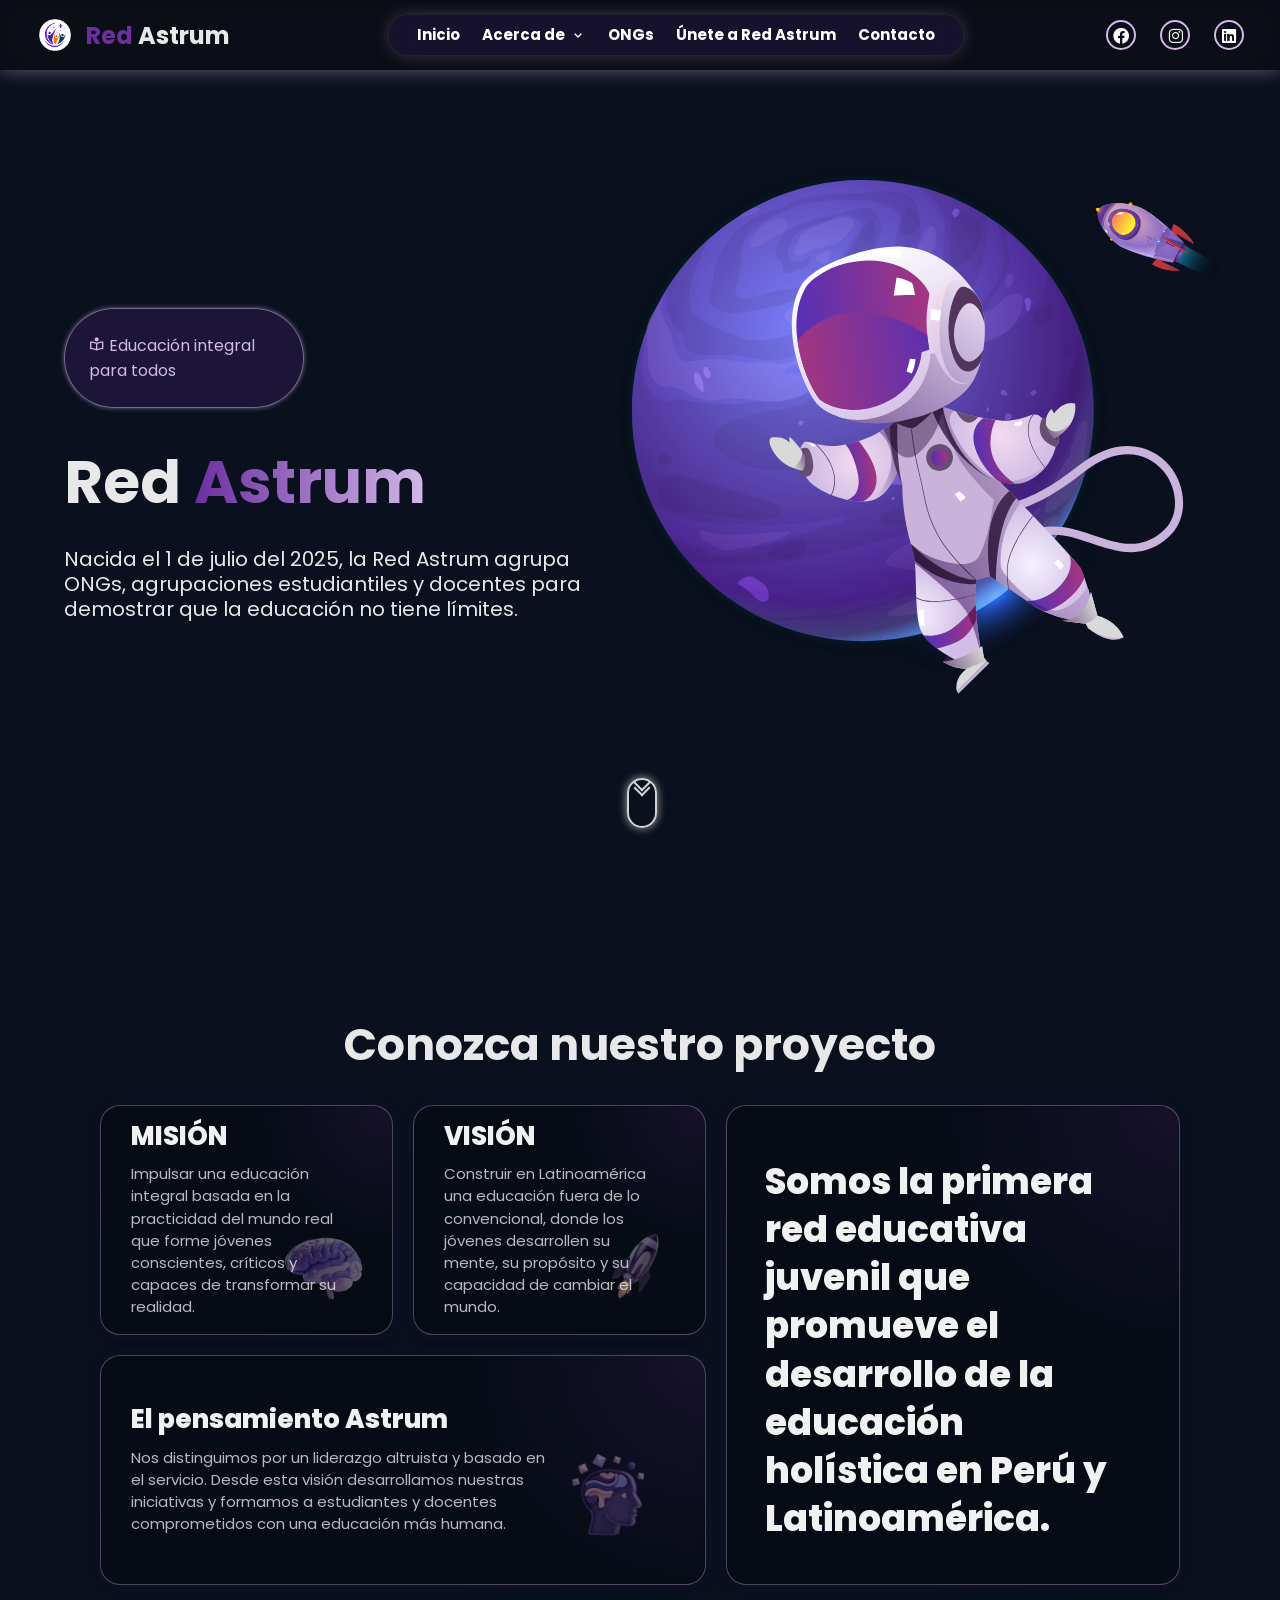
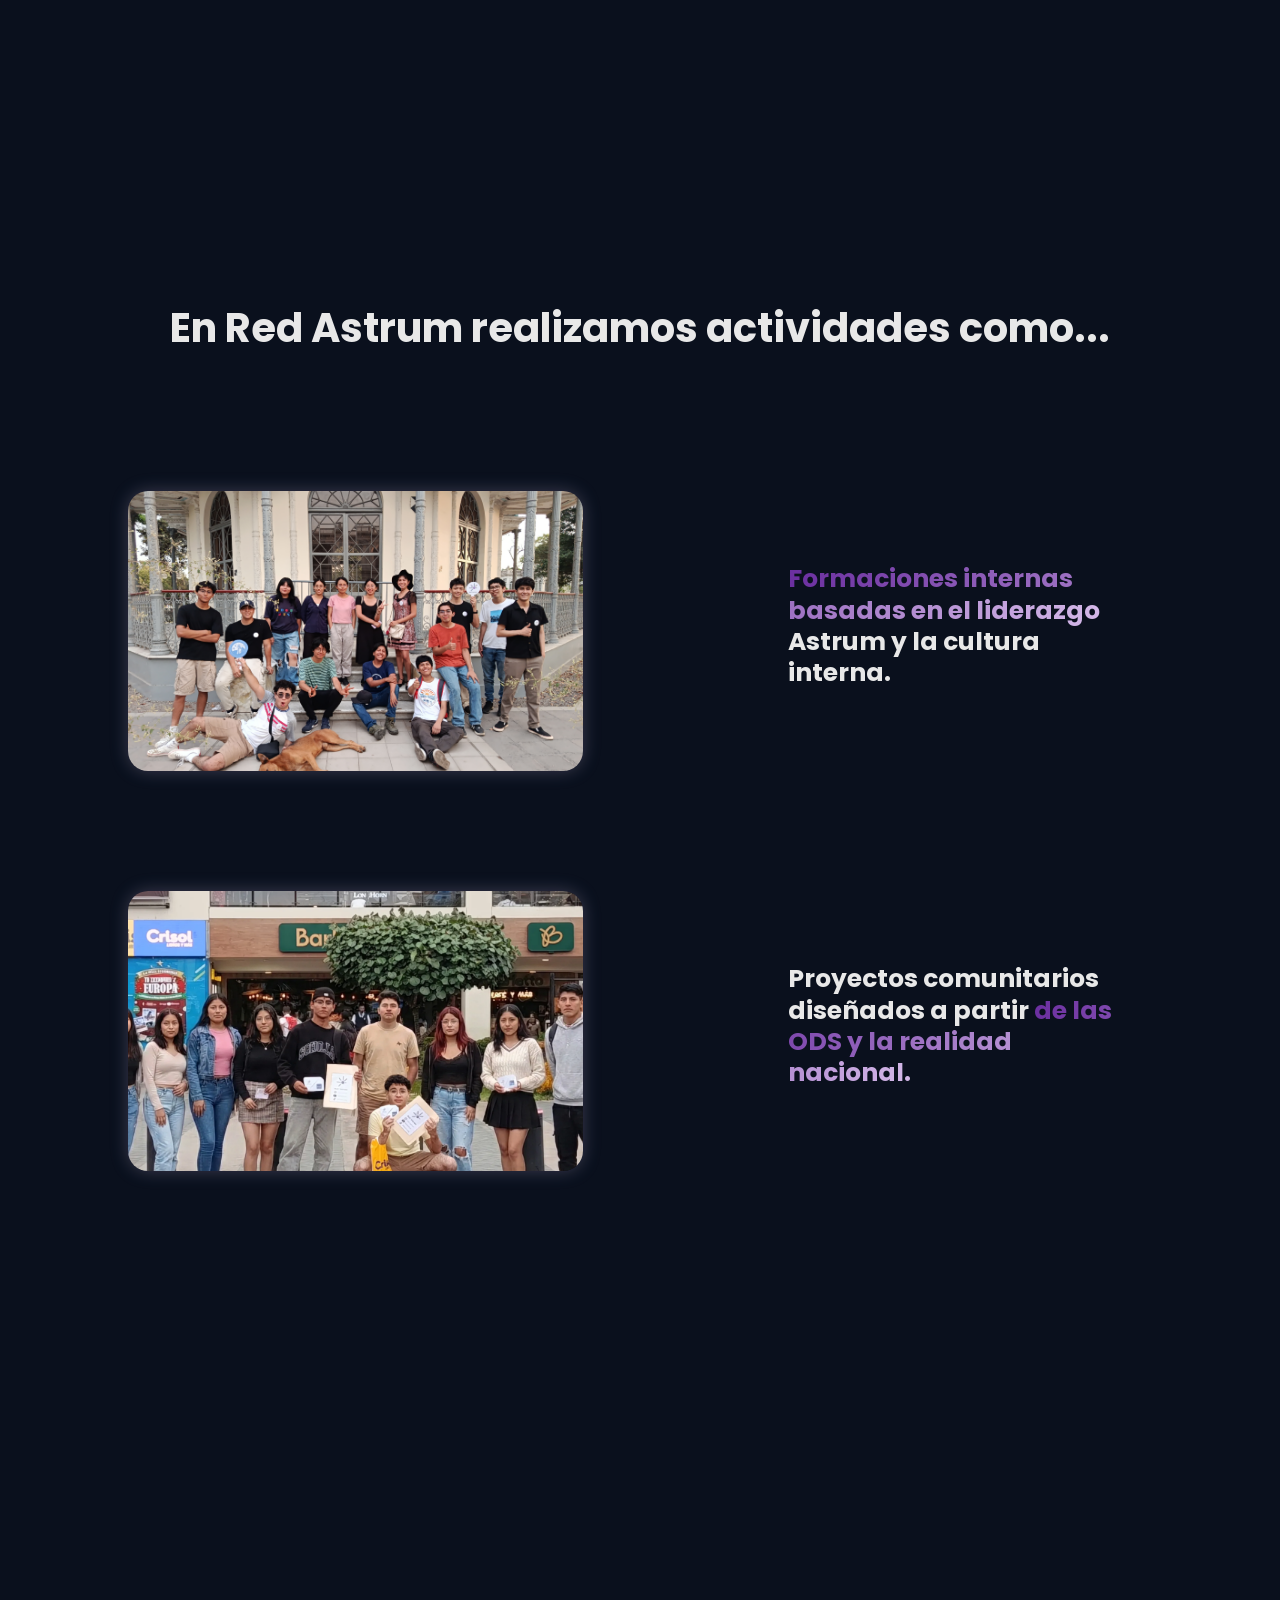
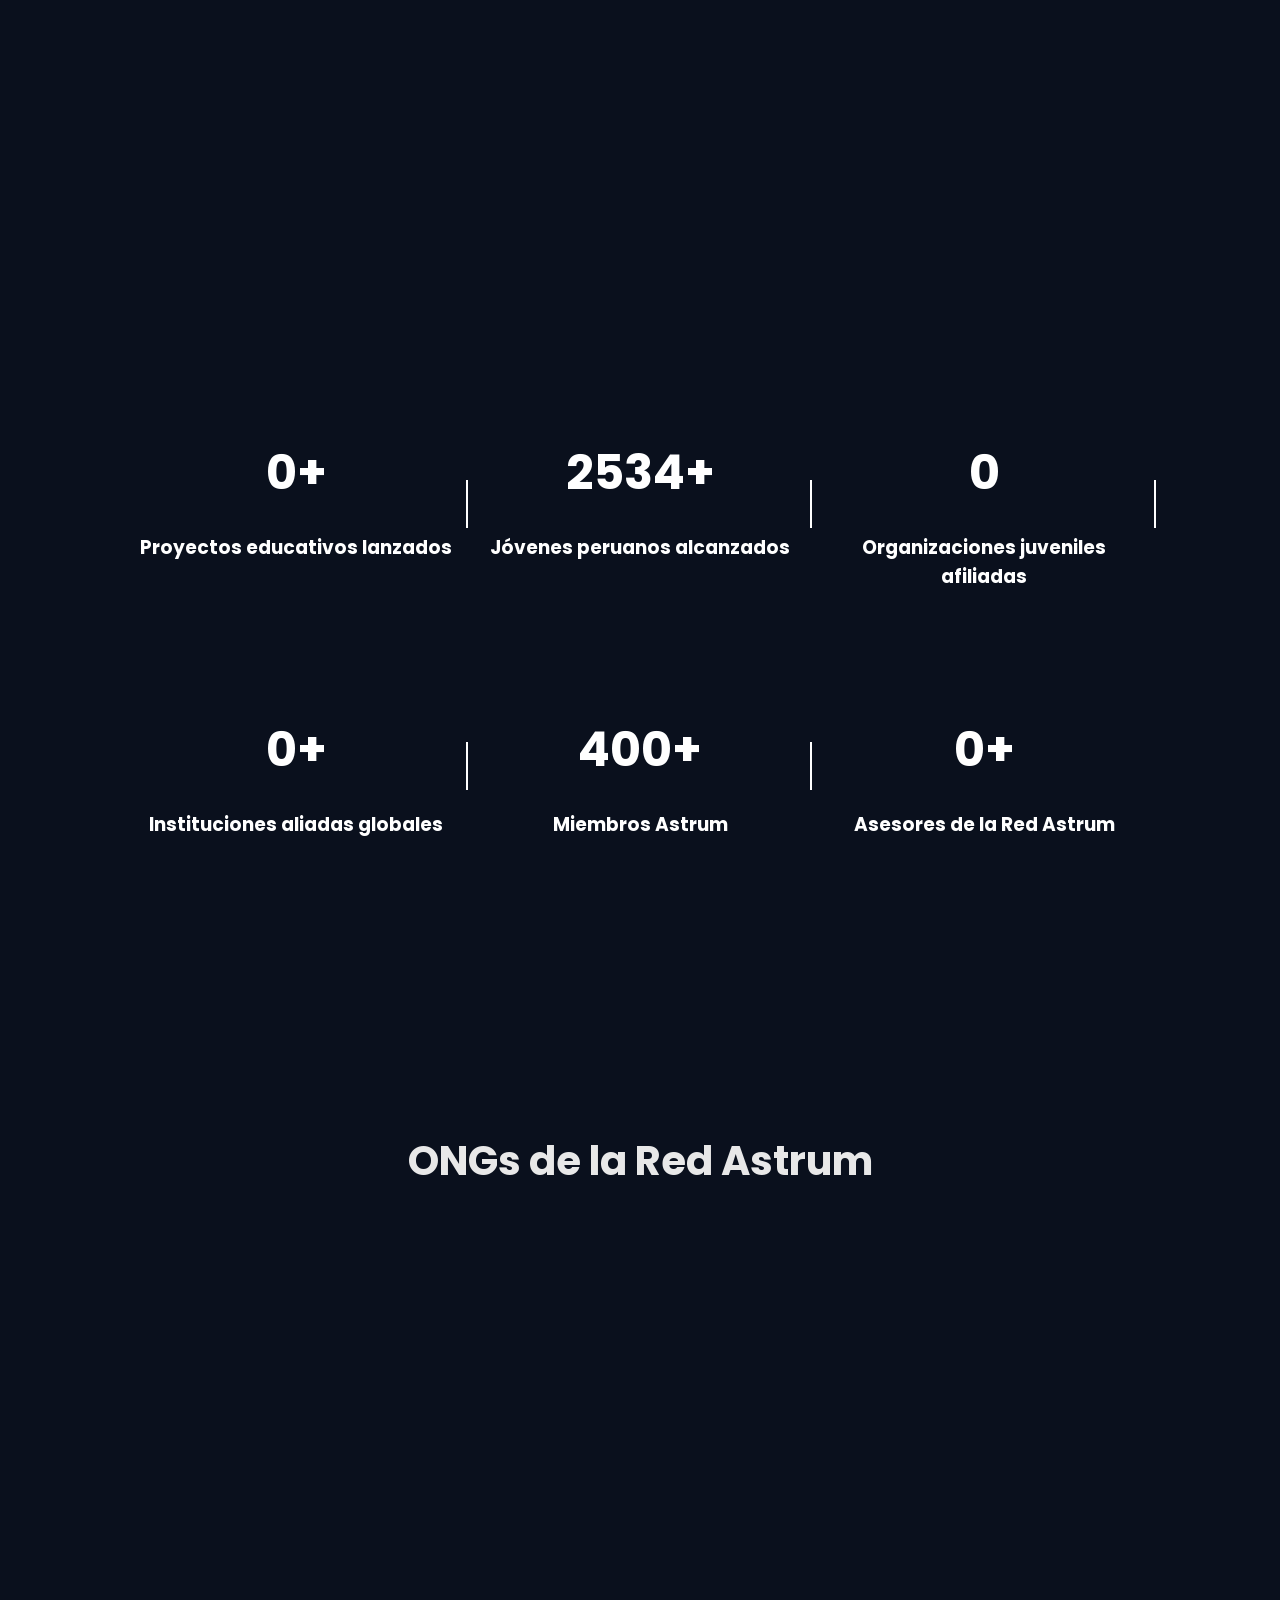
==== commit 217b9f2a: "Update index.html" ====
--- a/index.html
+++ b/index.html
@@ -269,55 +269,53 @@
                     </p>
                 </div>
 
-                <div class="slider" style="--quantity: 11;">
-                    <div class="list">
-                        <div class="item" style="--position: 1">
-                            <img src="images/logo_ong/holo_astrum.png" alt="Holo Astrum">
-                        </div>
-
-                        <div class="item" style="--position: 2">
-                            <img src="images/logo_ong/holo_astrumpucp.png" alt="Holo Astrum PUCP">
-                        </div>
-
-                        <div class="item" style="--position: 3">
-                            <img src="images/logo_ong/holo_astrumunmsm.png" alt="Holo Astrum UNMSM">
-                        </div>
-
-                        <div class="item" style="--position: 4">
-                            <img src="images/logo_ong/yatimaq.png" alt="Yatimaq">
-                        </div>
-
-                        <div class="item" style="--position: 5">
-                            <img src="images/logo_ong/girls_in_science.png" alt="Girls in Science">
-                        </div>
-
-                        <div class="item" style="--position: 6">
-                            <img src="images/logo_ong/unity.png" alt="Unity">
-                        </div>
-
-                        <div class="item" style="--position: 7">
-                            <img src="images/logo_ong/maywa.png" alt="Maywa">
-                        </div>
-
-                        <div class="item" style="--position: 8">
-                            <img src="images/logo_ong/bridges_of_equity.png" alt="Bridges of Equity">
-                        </div>
-
-                        <div class="item" style="--position: 9">
-                            <img src="images/logo_ong/green_generation.png" alt="Green Generation">
-                        </div>
-
-                        <div class="item" style="--position: 10">
-                            <img src="images/logo_ong/house_of_the_young_promises.png" alt="House Of The Young Promises">
-                        </div>
-
-                        <div class="item" style="--position: 11">
-                            <img src="images/logo_ong/youth_plus.png" alt="Youth Plus">
-                        </div>
-                    </div>
-                </div>
-            </div>
-        </section>
+                <div class="ra-ong-gallery">
+
+    <div class="ra-ong-card">
+        <img src="images/logo_ong/holo_astrum.png" alt="Holo Astrum">
+    </div>
+
+    <div class="ra-ong-card">
+        <img src="images/logo_ong/holo_astrumpucp.png" alt="Holo Astrum PUCP">
+    </div>
+
+    <div class="ra-ong-card">
+        <img src="images/logo_ong/holo_astrumunmsm.png" alt="Holo Astrum UNMSM">
+    </div>
+
+    <div class="ra-ong-card">
+        <img src="images/logo_ong/yatimaq.png" alt="Yatimaq">
+    </div>
+
+    <div class="ra-ong-card">
+        <img src="images/logo_ong/girls_in_science.png" alt="Girls in Science">
+    </div>
+
+    <div class="ra-ong-card">
+        <img src="images/logo_ong/unity.png" alt="Unity">
+    </div>
+
+    <div class="ra-ong-card">
+        <img src="images/logo_ong/maywa.png" alt="Maywa">
+    </div>
+
+    <div class="ra-ong-card">
+        <img src="images/logo_ong/bridges_of_equity.png" alt="Bridges of Equity">
+    </div>
+
+    <div class="ra-ong-card">
+        <img src="images/logo_ong/green_generation.png" alt="Green Generation">
+    </div>
+
+    <div class="ra-ong-card">
+        <img src="images/logo_ong/house_of_the_young_promises.png" alt="House of the Young Promises">
+    </div>
+
+    <div class="ra-ong-card">
+        <img src="images/logo_ong/youth_plus.png" alt="Youth Plus">
+    </div>
+
+</div>
 
         <!-- CONTACTO -->
         <section class="contact-section" id="contacto">
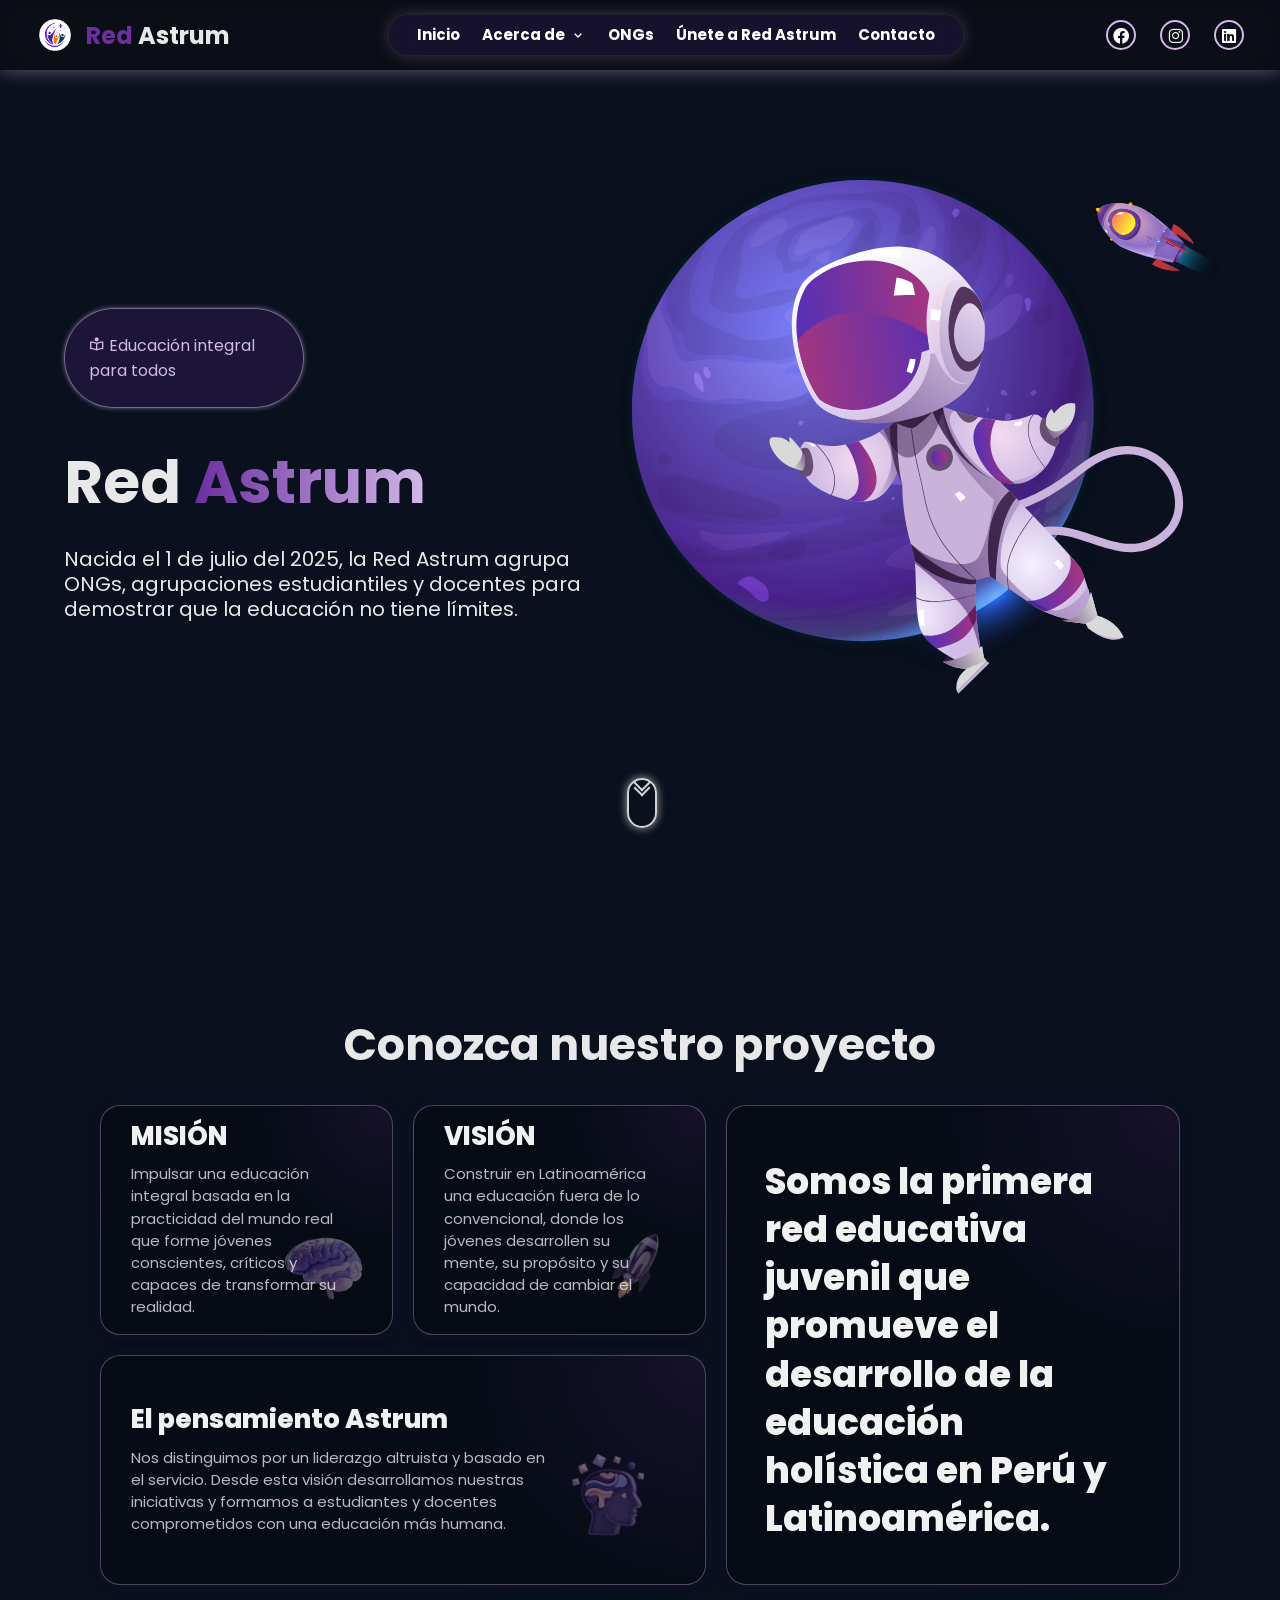
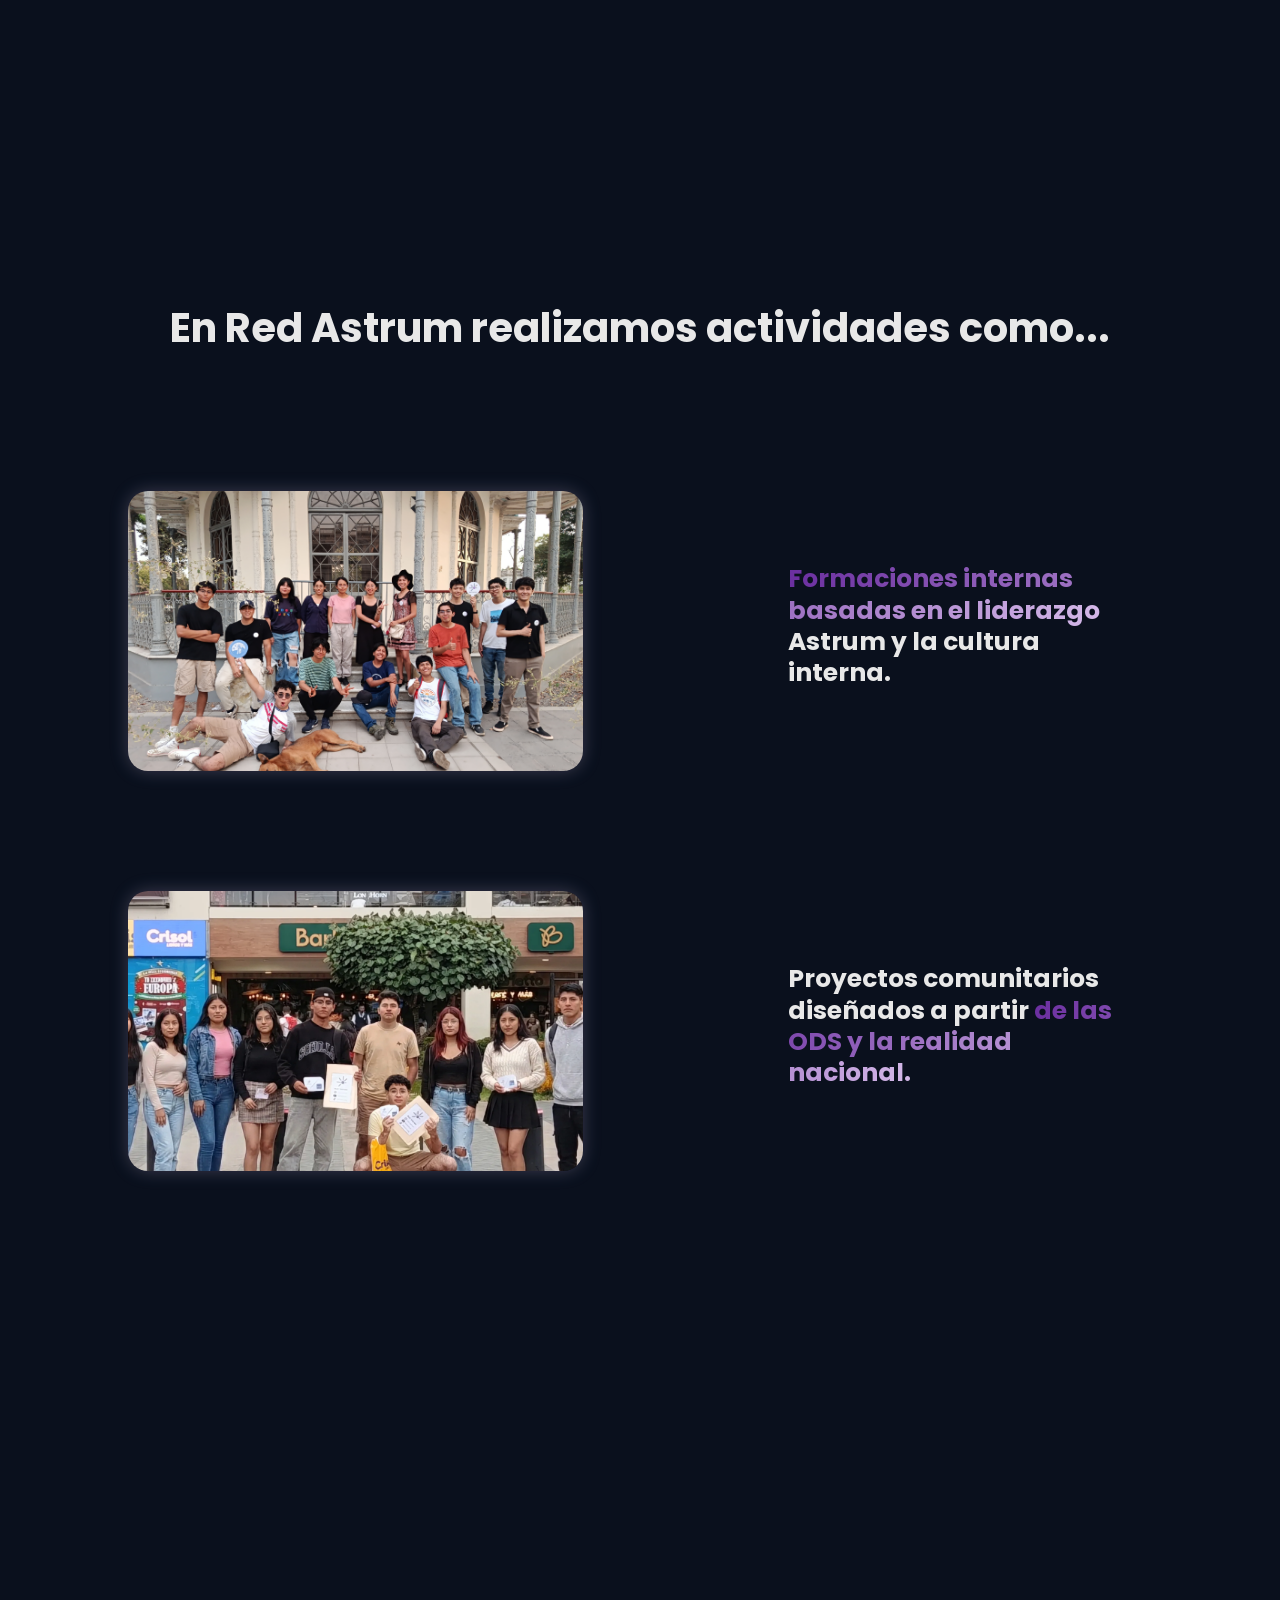
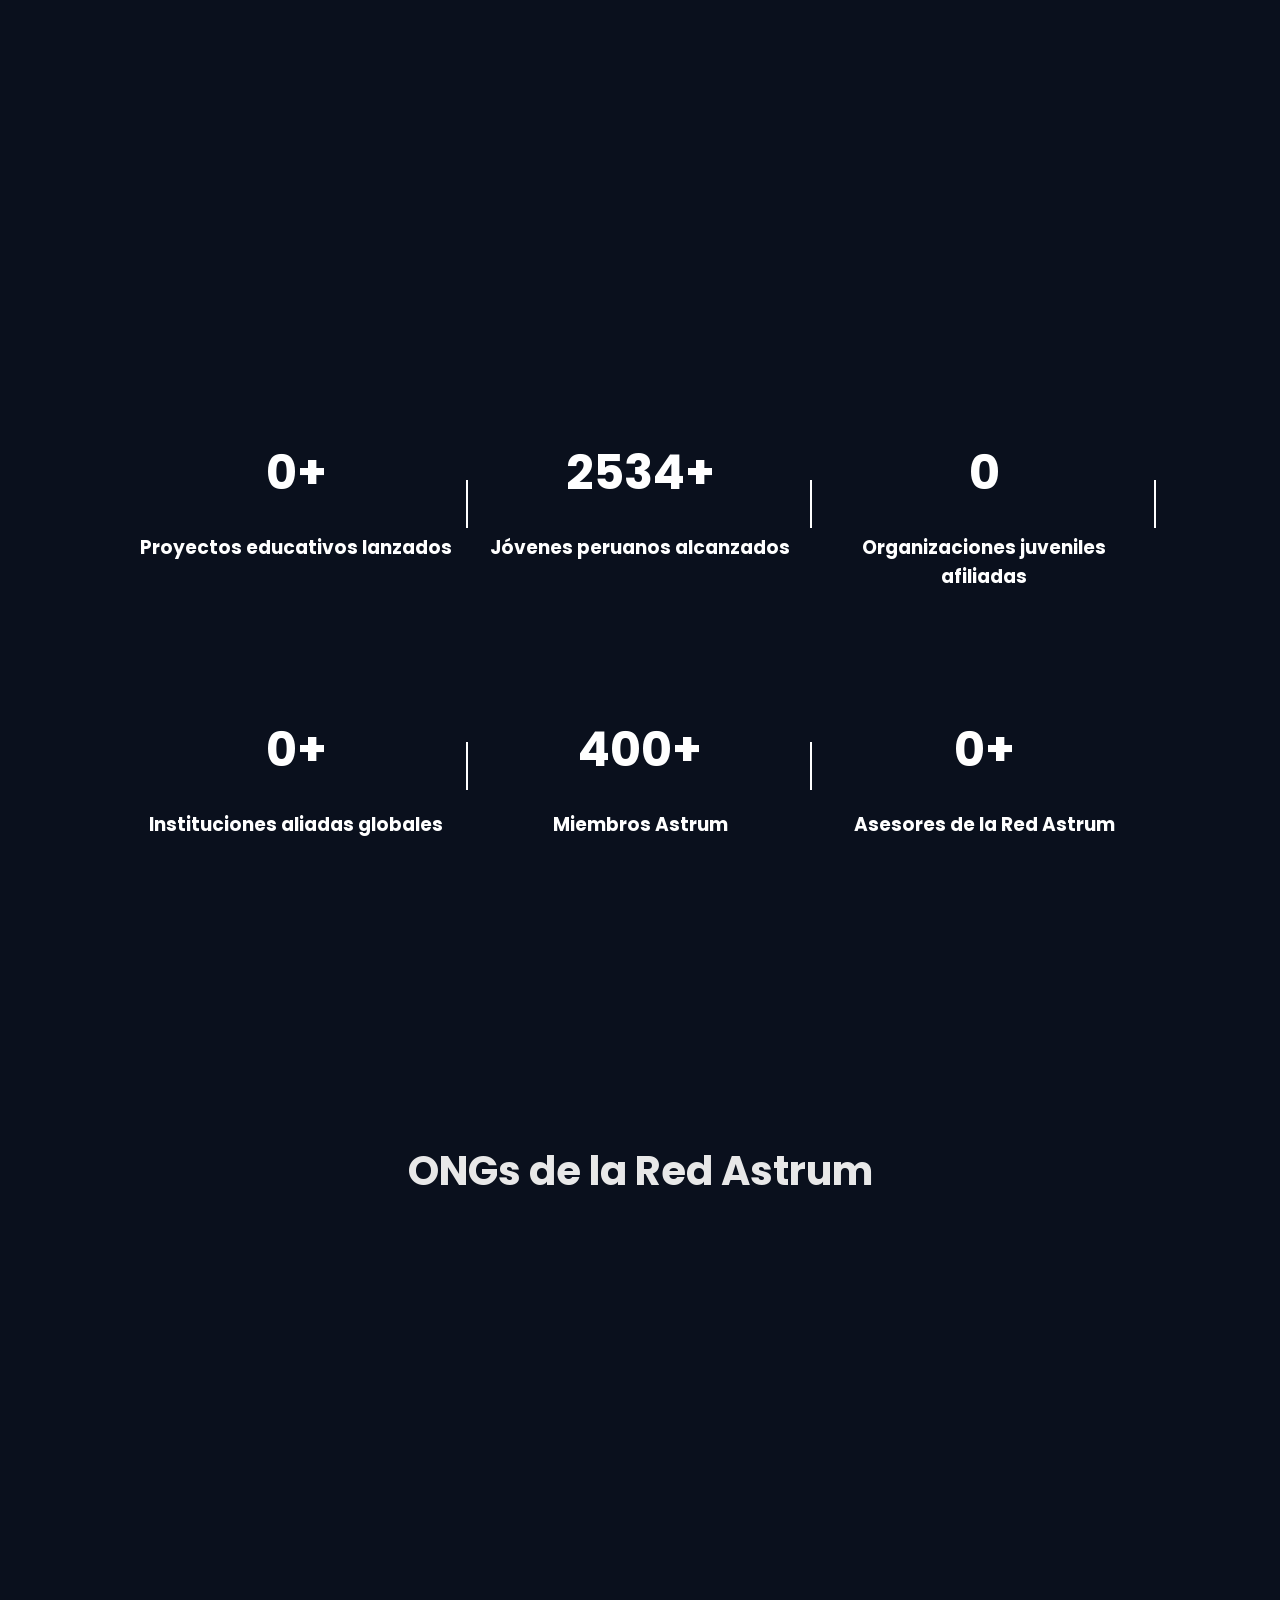
==== commit 1b9712de: "Update index.html" ====
--- a/index.html
+++ b/index.html
@@ -269,52 +269,54 @@
                     </p>
                 </div>
 
-                <div class="ra-ong-gallery">
-
-    <div class="ra-ong-card">
-        <img src="images/logo_ong/holo_astrum.png" alt="Holo Astrum">
+<div class="astrum-carousel" style="--quantity: 11;">
+    <div class="astrum-carousel-list">
+
+        <div class="astrum-carousel-item" style="--position: 1">
+            <img src="images/logo_ong/holo_astrum.png" alt="Holo Astrum">
+        </div>
+
+        <div class="astrum-carousel-item" style="--position: 2">
+            <img src="images/logo_ong/holo_astrumpucp.png" alt="Holo Astrum PUCP">
+        </div>
+
+        <div class="astrum-carousel-item" style="--position: 3">
+            <img src="images/logo_ong/holo_astrumunmsm.png" alt="Holo Astrum UNMSM">
+        </div>
+
+        <div class="astrum-carousel-item" style="--position: 4">
+            <img src="images/logo_ong/yatimaq.png" alt="Yatimaq">
+        </div>
+
+        <div class="astrum-carousel-item" style="--position: 5">
+            <img src="images/logo_ong/girls_in_science.png" alt="Girls in Science">
+        </div>
+
+        <div class="astrum-carousel-item" style="--position: 6">
+            <img src="images/logo_ong/unity.png" alt="Unity">
+        </div>
+
+        <div class="astrum-carousel-item" style="--position: 7">
+            <img src="images/logo_ong/maywa.png" alt="Maywa">
+        </div>
+
+        <div class="astrum-carousel-item" style="--position: 8">
+            <img src="images/logo_ong/bridges_of_equity.png" alt="Bridges of Equity">
+        </div>
+
+        <div class="astrum-carousel-item" style="--position: 9">
+            <img src="images/logo_ong/green_generation.png" alt="Green Generation">
+        </div>
+
+        <div class="astrum-carousel-item" style="--position: 10">
+            <img src="images/logo_ong/house_of_the_young_promises.png" alt="House of the Young Promises">
+        </div>
+
+        <div class="astrum-carousel-item" style="--position: 11">
+            <img src="images/logo_ong/youth_plus.png" alt="Youth Plus">
+        </div>
+
     </div>
-
-    <div class="ra-ong-card">
-        <img src="images/logo_ong/holo_astrumpucp.png" alt="Holo Astrum PUCP">
-    </div>
-
-    <div class="ra-ong-card">
-        <img src="images/logo_ong/holo_astrumunmsm.png" alt="Holo Astrum UNMSM">
-    </div>
-
-    <div class="ra-ong-card">
-        <img src="images/logo_ong/yatimaq.png" alt="Yatimaq">
-    </div>
-
-    <div class="ra-ong-card">
-        <img src="images/logo_ong/girls_in_science.png" alt="Girls in Science">
-    </div>
-
-    <div class="ra-ong-card">
-        <img src="images/logo_ong/unity.png" alt="Unity">
-    </div>
-
-    <div class="ra-ong-card">
-        <img src="images/logo_ong/maywa.png" alt="Maywa">
-    </div>
-
-    <div class="ra-ong-card">
-        <img src="images/logo_ong/bridges_of_equity.png" alt="Bridges of Equity">
-    </div>
-
-    <div class="ra-ong-card">
-        <img src="images/logo_ong/green_generation.png" alt="Green Generation">
-    </div>
-
-    <div class="ra-ong-card">
-        <img src="images/logo_ong/house_of_the_young_promises.png" alt="House of the Young Promises">
-    </div>
-
-    <div class="ra-ong-card">
-        <img src="images/logo_ong/youth_plus.png" alt="Youth Plus">
-    </div>
-
 </div>
 
         <!-- CONTACTO -->
--- a/style.css
+++ b/style.css
@@ -3237,3 +3237,89 @@
         --height: 120px;
     }
 }
+
+/* =====================================================
+   GALERÍA ONGS — VERSIÓN ESTABLE Y VISIBLE
+   ===================================================== */
+
+.skills-section {
+    width: min(1080px, 86%) !important;
+    margin: 90px auto !important;
+}
+
+.skills-box {
+    width: 100% !important;
+    gap: 45px !important;
+}
+
+.Designer {
+    max-width: 760px !important;
+    margin: 0 auto !important;
+}
+
+.Designer p {
+    text-align: center !important;
+    font-size: 19px !important;
+    line-height: 1.65 !important;
+    color: rgba(255, 255, 255, 0.78) !important;
+}
+
+.ra-ong-gallery {
+    width: 100%;
+    display: grid;
+    grid-template-columns: repeat(auto-fit, minmax(190px, 1fr));
+    gap: 28px;
+    margin-top: 30px;
+}
+
+.ra-ong-card {
+    height: 190px;
+    border-radius: 24px;
+    border: 1px solid rgba(212, 184, 232, 0.35);
+    background:
+        radial-gradient(circle at top right, rgba(107, 47, 160, 0.22), transparent 45%),
+        rgba(8, 6, 20, 0.78);
+    backdrop-filter: blur(8px);
+    box-shadow: 0 0 18px rgba(107, 47, 160, 0.16);
+
+    display: flex;
+    align-items: center;
+    justify-content: center;
+
+    padding: 28px;
+    transition: 0.3s ease;
+}
+
+.ra-ong-card:hover {
+    transform: translateY(-6px);
+    border-color: rgba(212, 184, 232, 0.75);
+    box-shadow: 0 0 28px rgba(212, 184, 232, 0.32);
+}
+
+.ra-ong-card img {
+    width: 100%;
+    height: 100%;
+    object-fit: contain;
+    padding: 14px;
+    border-radius: 18px;
+    background: rgba(255, 255, 255, 0.96);
+    box-shadow: 0 0 16px rgba(255, 255, 255, 0.12);
+}
+
+@media screen and (max-width: 700px) {
+    .ra-ong-gallery {
+        grid-template-columns: repeat(2, 1fr);
+        gap: 18px;
+    }
+
+    .ra-ong-card {
+        height: 150px;
+        padding: 18px;
+    }
+}
+
+@media screen and (max-width: 420px) {
+    .ra-ong-gallery {
+        grid-template-columns: 1fr;
+    }
+}
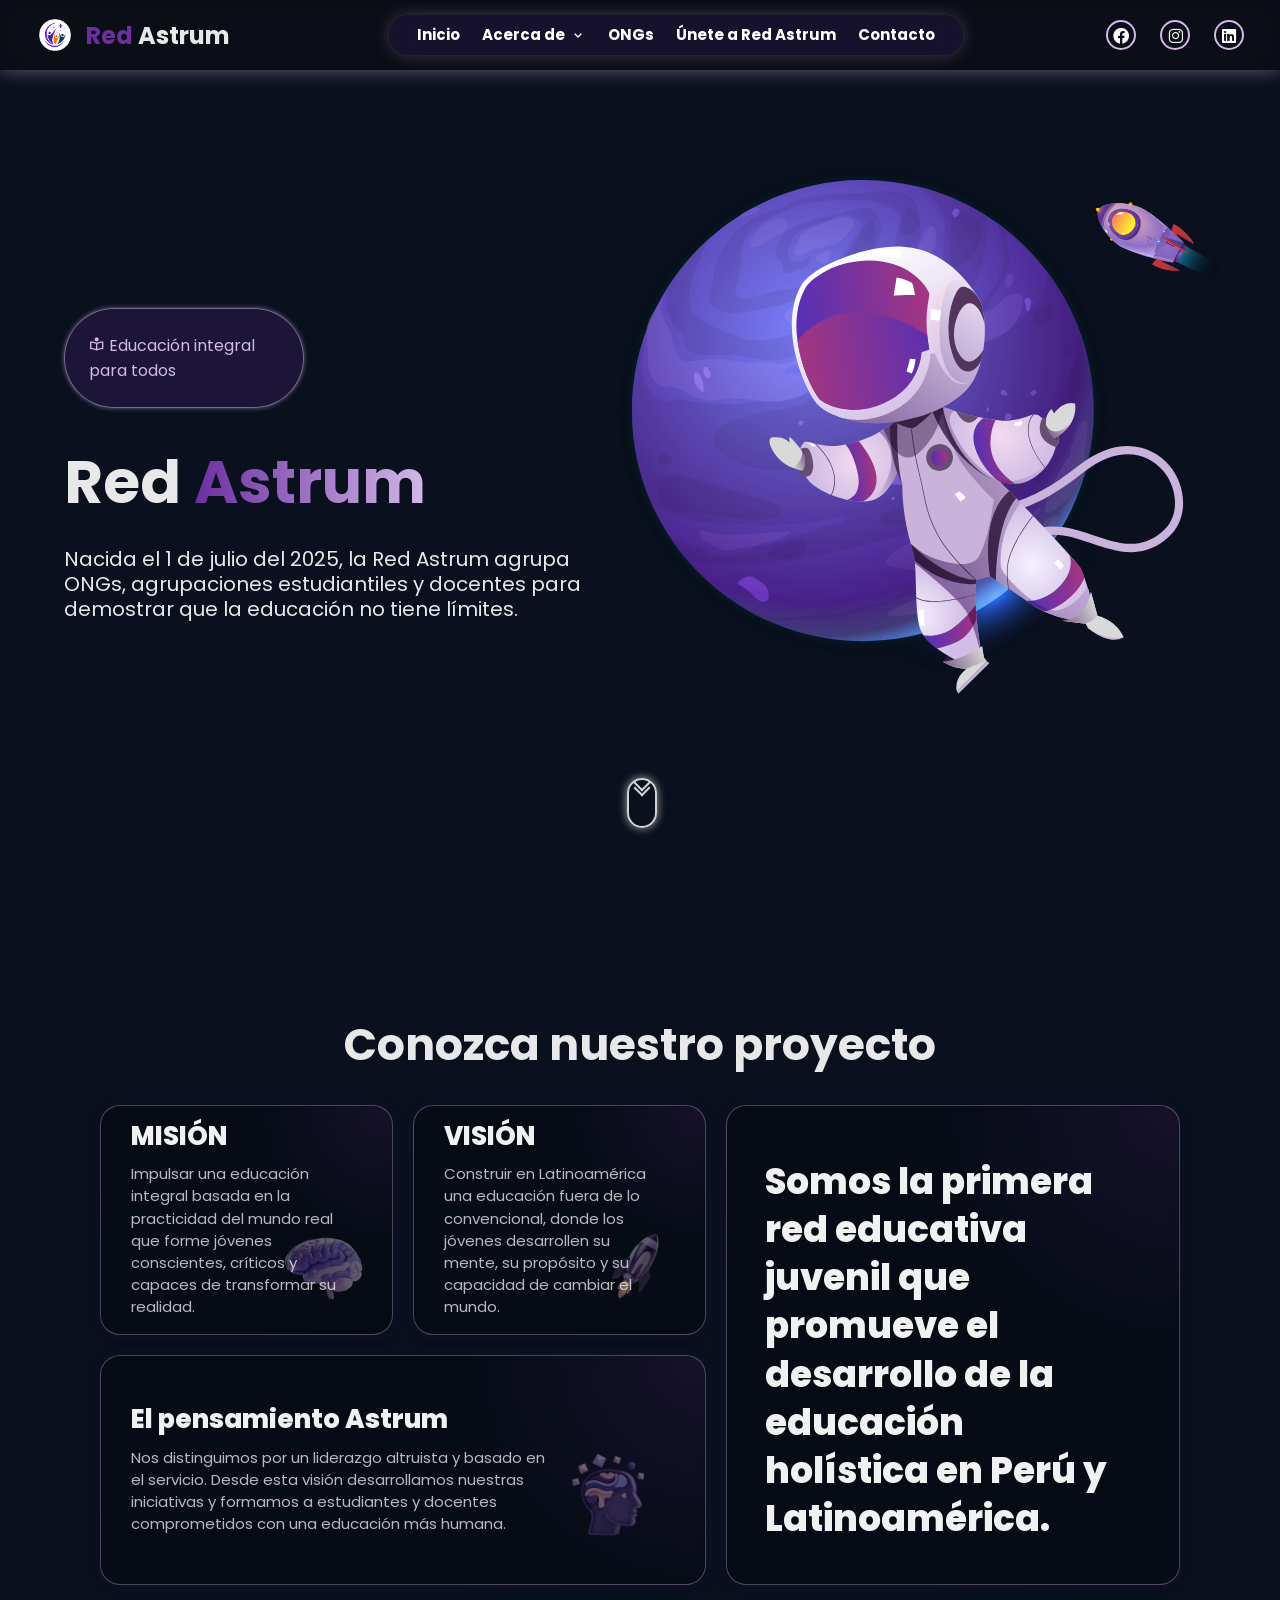
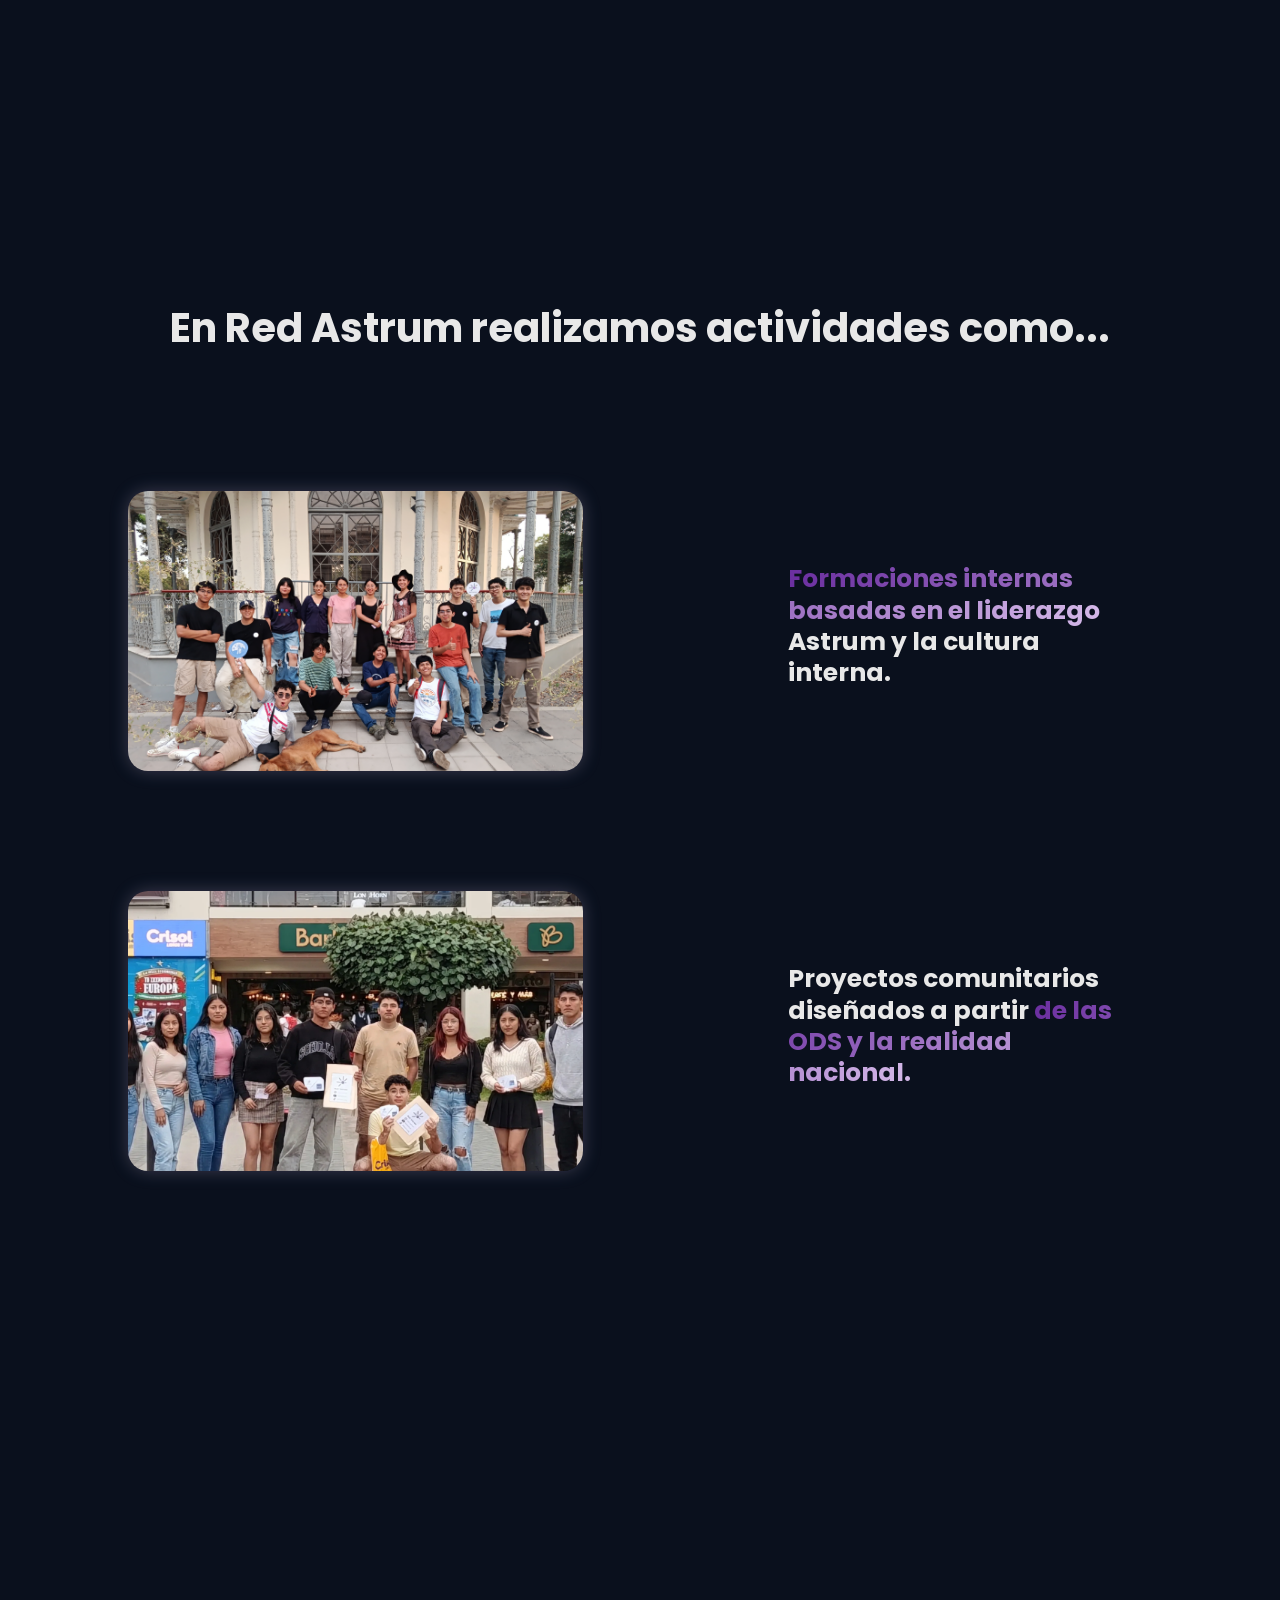
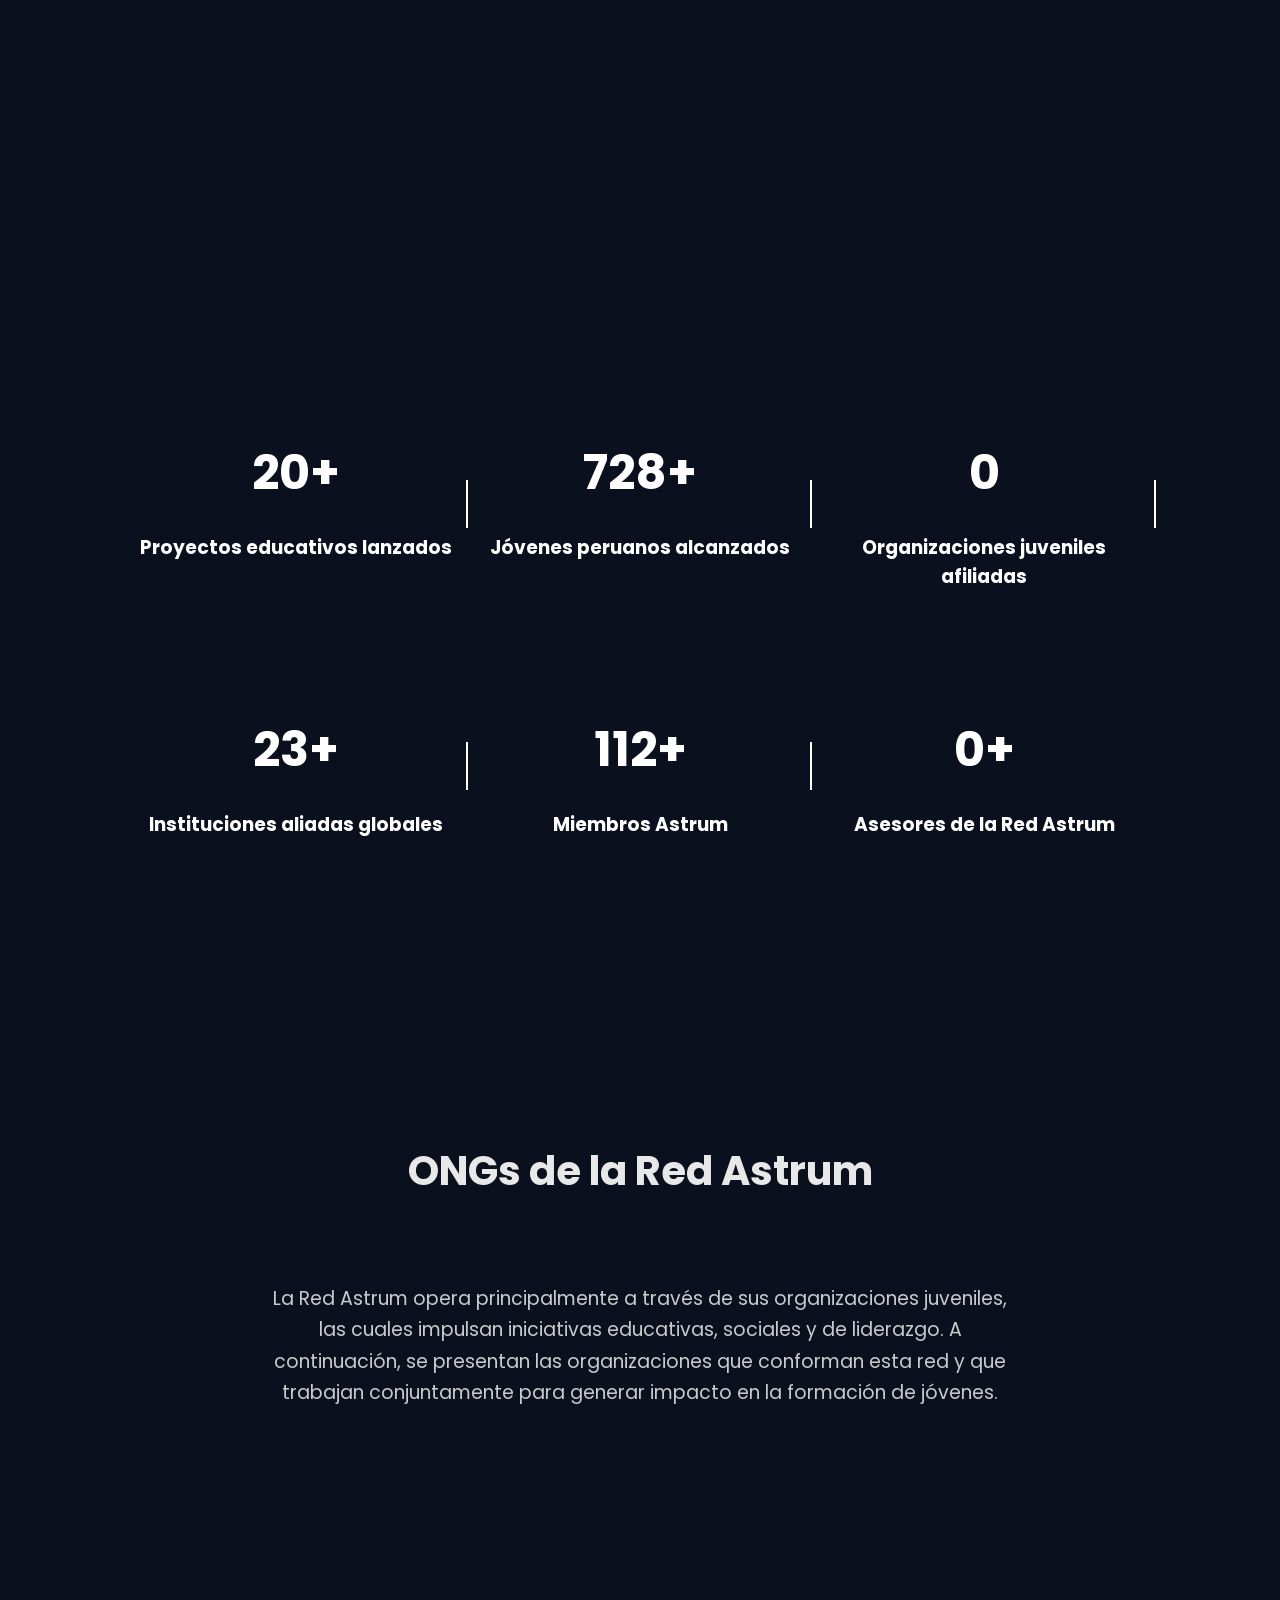
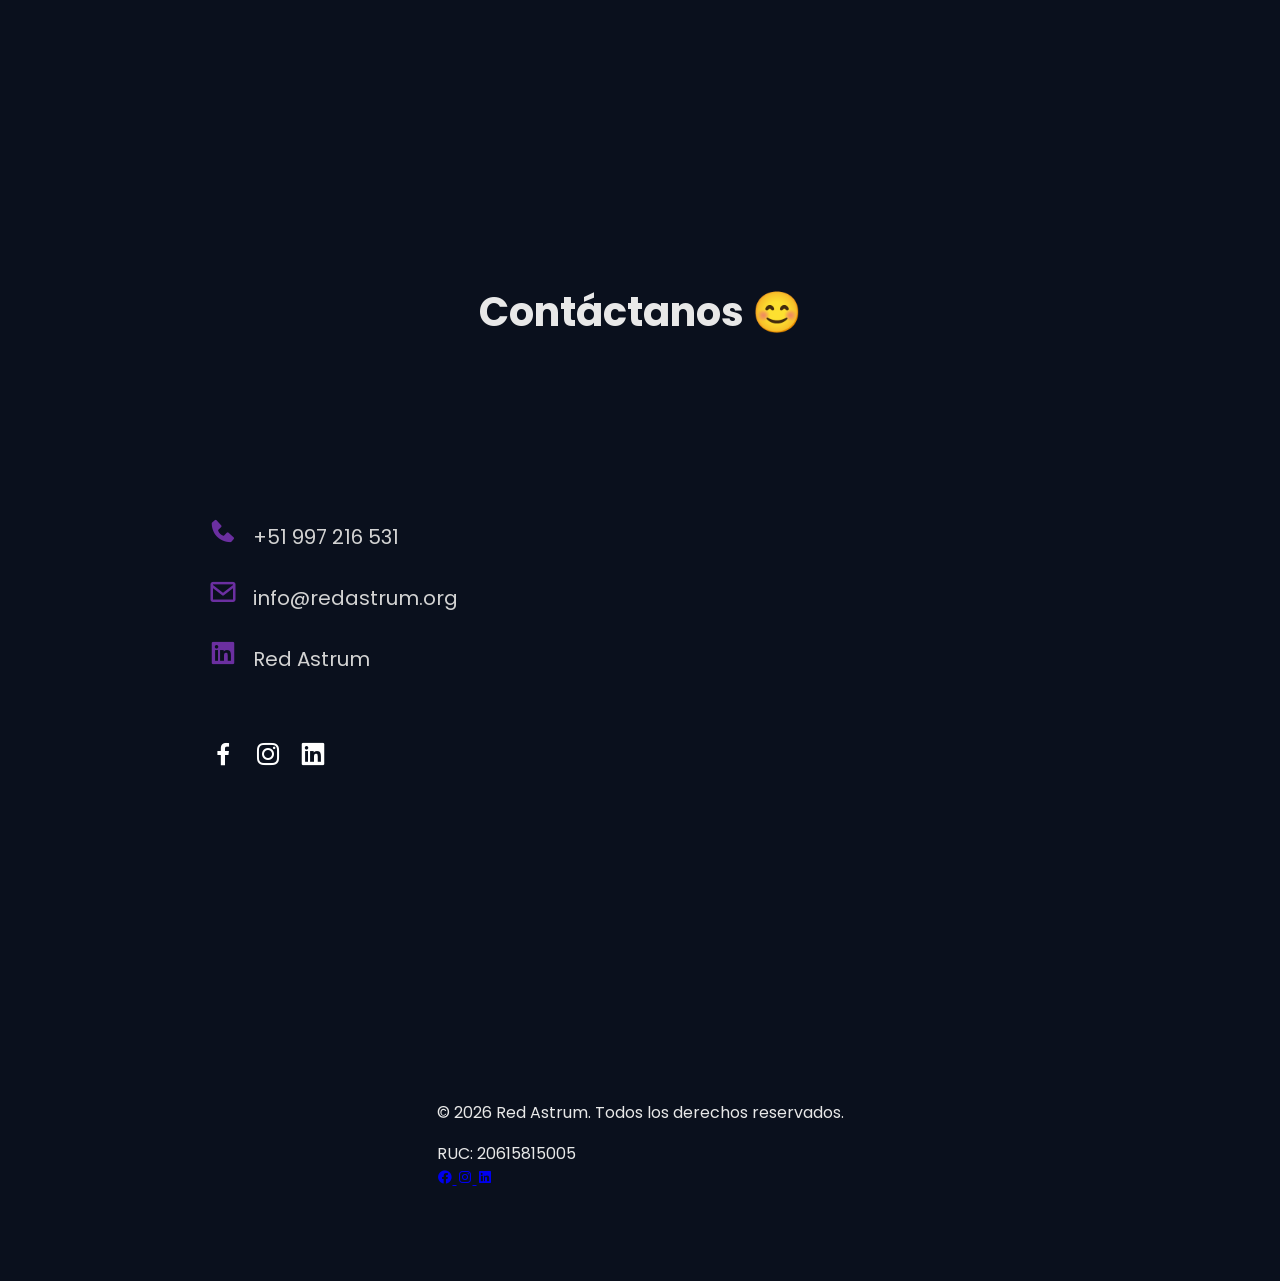
==== commit e8aafd79: "Update index.html" ====
--- a/index.html
+++ b/index.html
@@ -366,28 +366,29 @@
             </div>
         </section>
 
-        <!-- FOOTER -->
-        <section class="footer">
-            <div class="footer-text">
-                <h1>© 2026 Red Astrum. Todos los derechos reservados.</h1>
-                <p>RUC: 20615815005</p>
-            </div>
-
-            <div class="box-icons">
-                <a href="https://www.facebook.com/share/18Cic6fYTM/" target="_blank" aria-label="Facebook">
-                    <i class='bx bxl-facebook-circle'></i>
-                </a>
-
-                <a href="https://www.instagram.com/red_astrum?igsh=cGxwdHd5OWY2c2w1" target="_blank" aria-label="Instagram">
-                    <i class='bx bxl-instagram'></i>
-                </a>
-
-                <a href="https://www.linkedin.com/company/red-astrum?trk=blended-typeahead" target="_blank" aria-label="LinkedIn">
-                    <i class='bx bxl-linkedin-square'></i>
-                </a>
-            </div>
-        </section>
+<!-- FOOTER -->
+<footer class="site-footer">
+    <div class="site-footer-content">
+        <div class="site-footer-brand">
+            <p>© 2026 Red Astrum. Todos los derechos reservados.</p>
+            <span>RUC: 20615815005</span>
+        </div>
+
+        <div class="site-footer-icons">
+            <a href="https://www.facebook.com/share/18Cic6fYTM/" target="_blank" aria-label="Facebook">
+                <i class='bx bxl-facebook-circle'></i>
+            </a>
+
+            <a href="https://www.instagram.com/red_astrum?igsh=cGxwdHd5OWY2c2w1" target="_blank" aria-label="Instagram">
+                <i class='bx bxl-instagram'></i>
+            </a>
+
+            <a href="https://www.linkedin.com/company/red-astrum?trk=blended-typeahead" target="_blank" aria-label="LinkedIn">
+                <i class='bx bxl-linkedin-square'></i>
+            </a>
+        </div>
     </div>
+</footer>
 
     <!-- SCRIPTS -->
     <script src="app.js"></script>
--- a/style.css
+++ b/style.css
@@ -3323,3 +3323,110 @@
         grid-template-columns: 1fr;
     }
 }
+
+/* =====================================================
+   CARRUSEL ONGS — VERSIÓN ASTRUM ESTABLE
+   ===================================================== */
+
+.astrum-carousel {
+    --width: 220px;
+    --height: 220px;
+    --duration: 34s;
+
+    width: 100%;
+    height: var(--height);
+    position: relative;
+    overflow: hidden;
+    margin-top: 35px;
+
+    mask-image: linear-gradient(
+        to right,
+        transparent,
+        black 8%,
+        black 92%,
+        transparent
+    );
+}
+
+.astrum-carousel-list {
+    position: relative;
+    width: 100%;
+    height: 100%;
+    min-width: calc(var(--width) * var(--quantity));
+}
+
+.astrum-carousel-item {
+    position: absolute;
+    left: 100%;
+    top: 0;
+
+    width: var(--width);
+    height: var(--height);
+
+    display: flex;
+    align-items: center;
+    justify-content: center;
+
+    padding: 30px;
+    border-radius: 24px;
+
+    background: rgba(255, 255, 255, 0.06);
+    border: 1px solid rgba(212, 184, 232, 0.35);
+    backdrop-filter: blur(6px);
+    box-shadow: 0 0 15px rgba(212, 184, 232, 0.15);
+
+    animation: astrumCarouselRun var(--duration) linear infinite;
+    animation-delay: calc((var(--duration) / var(--quantity)) * (var(--position) - 1) - var(--duration));
+
+    transition: transform 0.35s ease, box-shadow 0.35s ease, border-color 0.35s ease;
+}
+
+.astrum-carousel-item img {
+    width: 100%;
+    height: 100%;
+    object-fit: contain;
+}
+
+.astrum-carousel:hover .astrum-carousel-item {
+    animation-play-state: paused;
+}
+
+.astrum-carousel-item:hover {
+    transform: scale(1.08);
+    border-color: var(--color-light);
+    box-shadow: 0 0 25px var(--color-light-50);
+}
+
+@keyframes astrumCarouselRun {
+    from {
+        left: 100%;
+    }
+
+    to {
+        left: calc(var(--width) * -1);
+    }
+}
+
+@media screen and (max-width: 700px) {
+    .astrum-carousel {
+        --width: 150px;
+        --height: 150px;
+        --duration: 30s;
+    }
+
+    .astrum-carousel-item {
+        padding: 20px;
+        border-radius: 20px;
+    }
+}
+
+@media screen and (max-width: 480px) {
+    .astrum-carousel {
+        --width: 120px;
+        --height: 120px;
+    }
+
+    .astrum-carousel-item {
+        padding: 16px;
+    }
+}
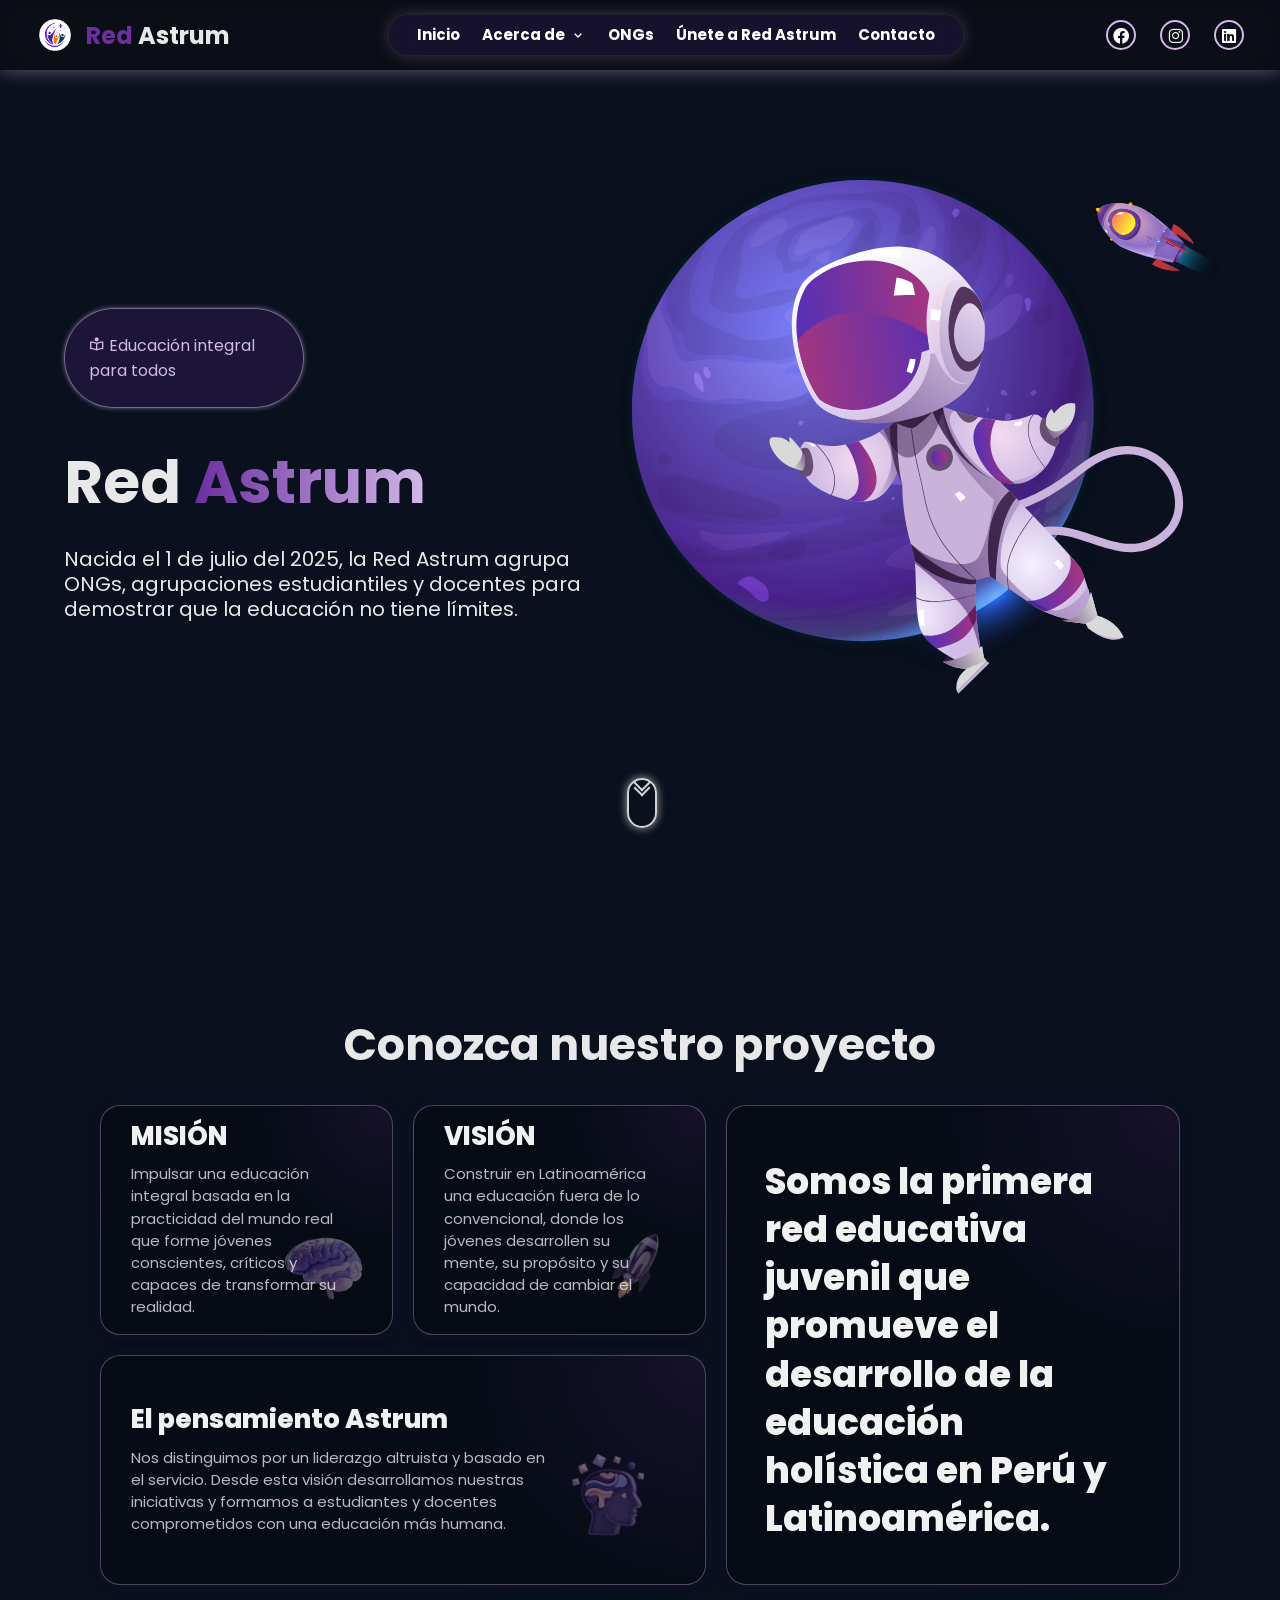
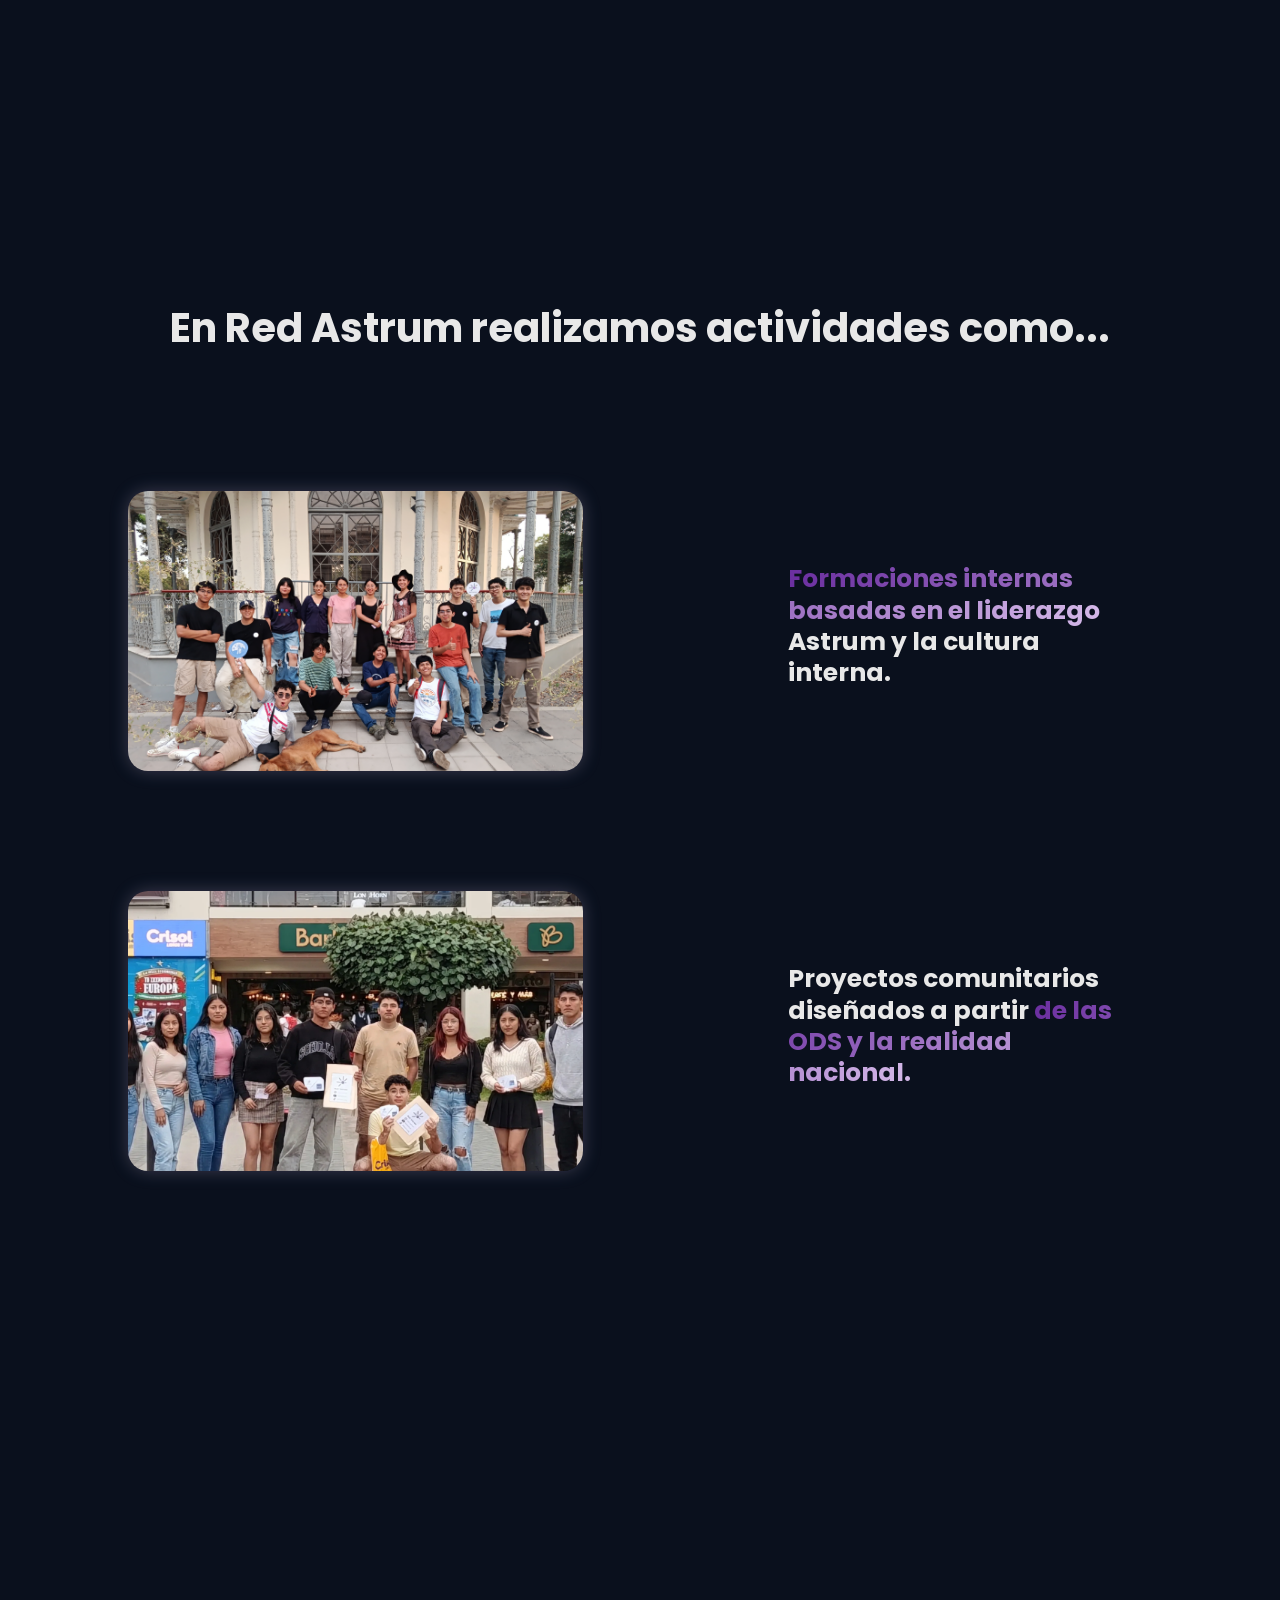
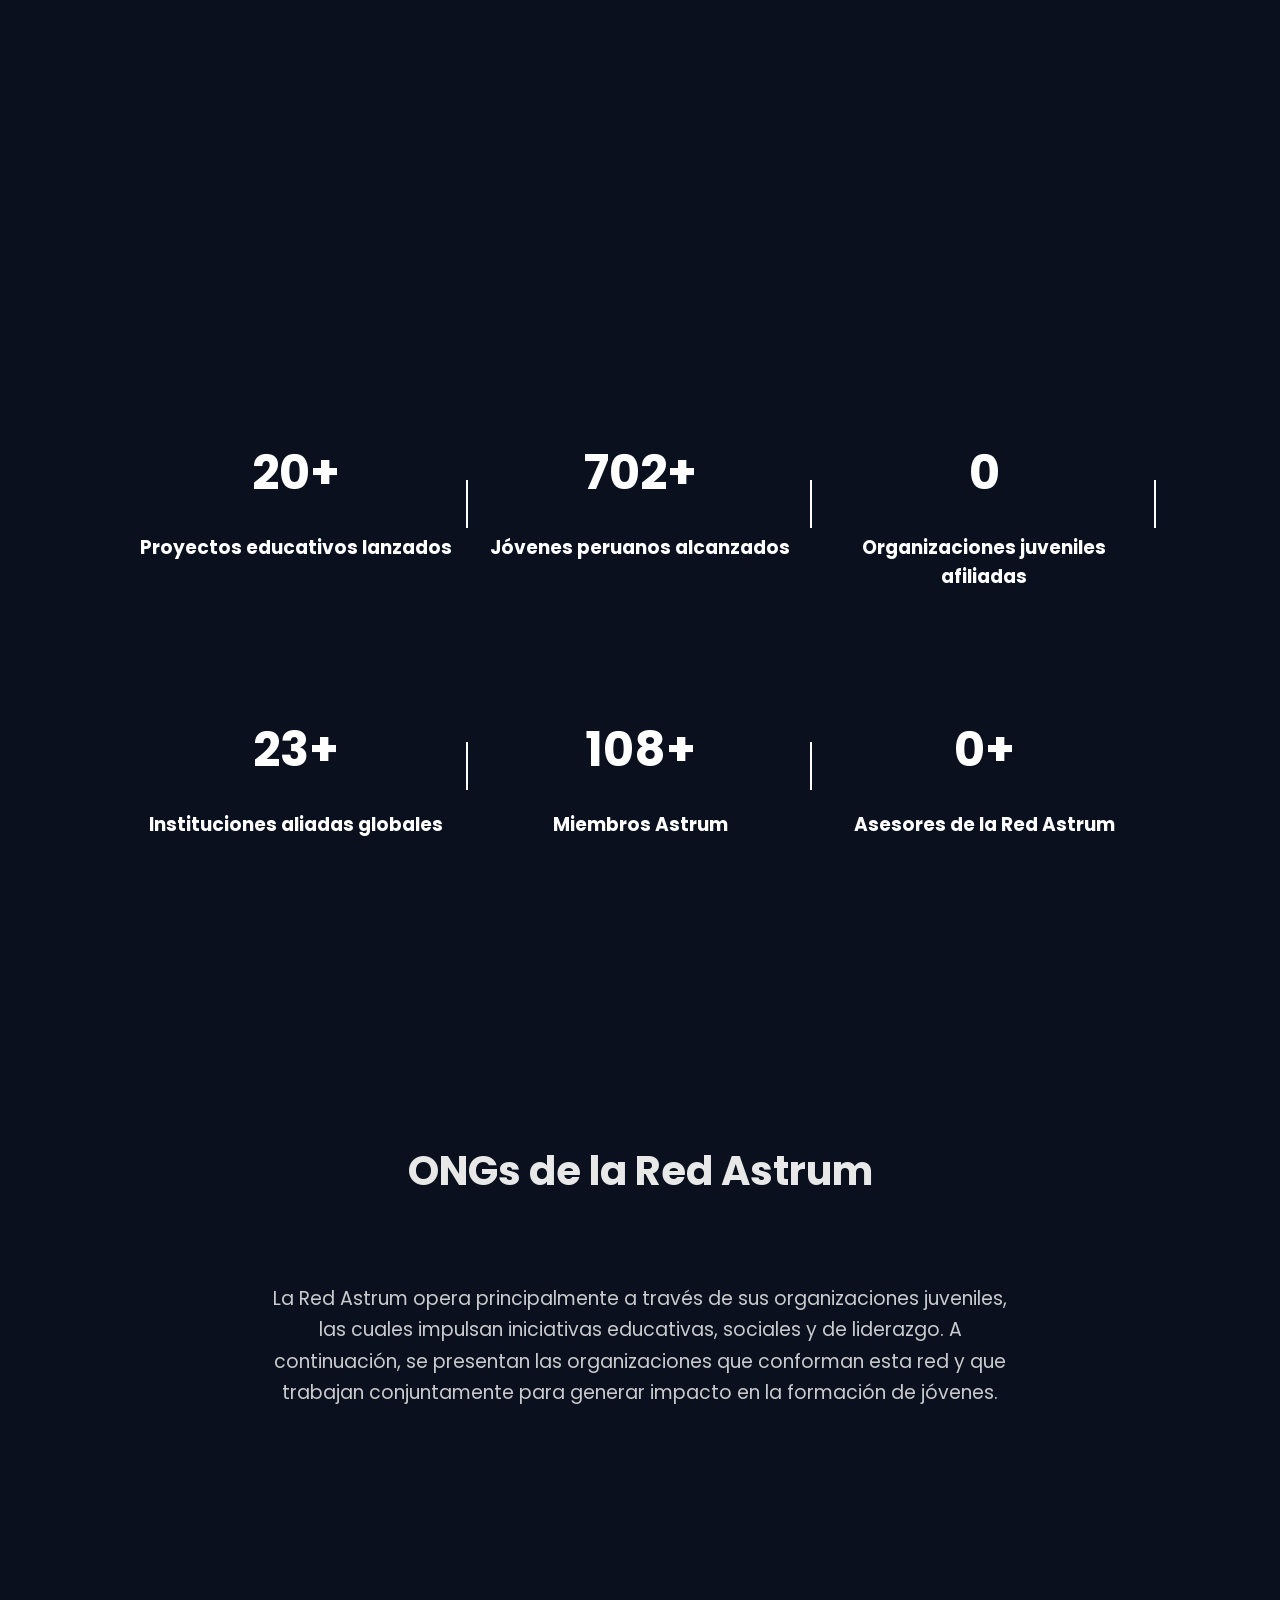
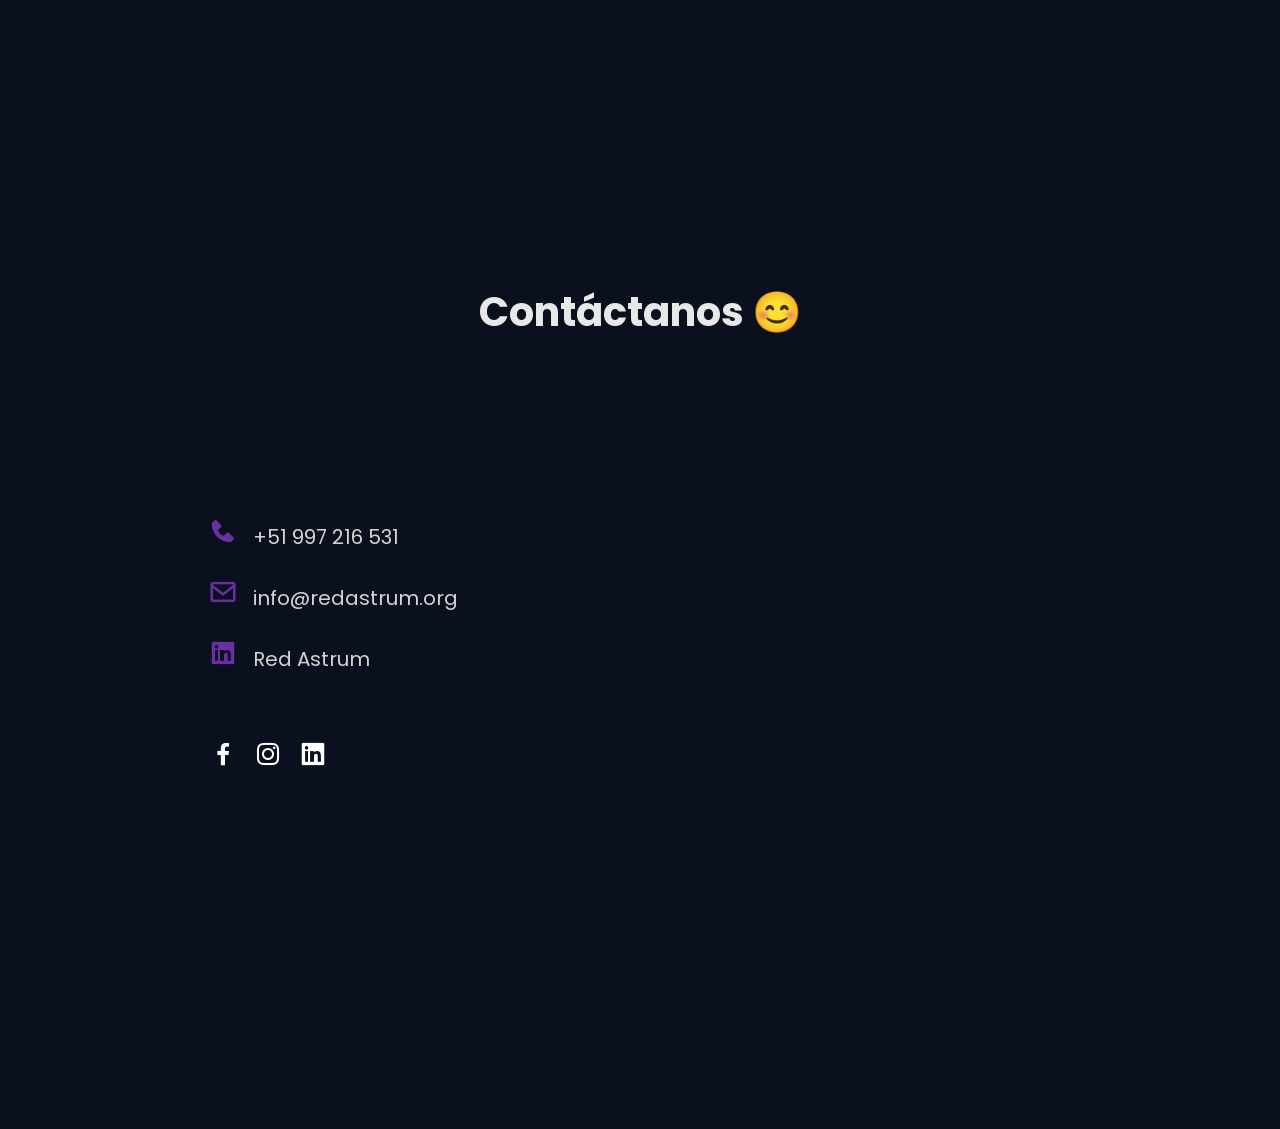
==== commit d4450edf: "Update index.html" ====
--- a/index.html
+++ b/index.html
@@ -367,28 +367,26 @@
         </section>
 
 <!-- FOOTER -->
-<footer class="site-footer">
-    <div class="site-footer-content">
-        <div class="site-footer-brand">
-            <p>© 2026 Red Astrum. Todos los derechos reservados.</p>
-            <span>RUC: 20615815005</span>
-        </div>
-
-        <div class="site-footer-icons">
-            <a href="https://www.facebook.com/share/18Cic6fYTM/" target="_blank" aria-label="Facebook">
-                <i class='bx bxl-facebook-circle'></i>
-            </a>
-
-            <a href="https://www.instagram.com/red_astrum?igsh=cGxwdHd5OWY2c2w1" target="_blank" aria-label="Instagram">
-                <i class='bx bxl-instagram'></i>
-            </a>
-
-            <a href="https://www.linkedin.com/company/red-astrum?trk=blended-typeahead" target="_blank" aria-label="LinkedIn">
-                <i class='bx bxl-linkedin-square'></i>
-            </a>
-        </div>
+<section class="footer">
+    <div class="footer-text">
+        <h1>© 2026 Red Astrum. Todos los derechos reservados.</h1>
+        <p>RUC: 20615815005</p>
     </div>
-</footer>
+
+    <div class="box-icons">
+        <a href="https://www.facebook.com/share/18Cic6fYTM/" target="_blank" aria-label="Facebook">
+            <i class='bx bxl-facebook-circle'></i>
+        </a>
+
+        <a href="https://www.instagram.com/red_astrum?igsh=cGxwdHd5OWY2c2w1" target="_blank" aria-label="Instagram">
+            <i class='bx bxl-instagram'></i>
+        </a>
+
+        <a href="https://www.linkedin.com/company/red-astrum?trk=blended-typeahead" target="_blank" aria-label="LinkedIn">
+            <i class='bx bxl-linkedin-square'></i>
+        </a>
+    </div>
+</section>
 
     <!-- SCRIPTS -->
     <script src="app.js"></script>
--- a/style.css
+++ b/style.css
@@ -3430,3 +3430,131 @@
         padding: 16px;
     }
 }
+
+/* =====================================================
+   FOOTER FINAL — RED ASTRUM
+   ===================================================== */
+
+.site-footer {
+    width: 100%;
+    margin-top: 40px;
+    padding: 0 48px 40px;
+    position: relative;
+    z-index: 20;
+}
+
+.site-footer-content {
+    width: min(1080px, 100%);
+    margin: 0 auto;
+
+    display: flex;
+    align-items: center;
+    justify-content: space-between;
+    gap: 24px;
+
+    padding: 26px 34px;
+
+    border-radius: 24px 24px 0 0;
+    border-top: 1px solid rgba(212, 184, 232, 0.28);
+    border-left: 1px solid rgba(212, 184, 232, 0.12);
+    border-right: 1px solid rgba(212, 184, 232, 0.12);
+
+    background:
+        radial-gradient(circle at top right, rgba(107, 47, 160, 0.20), transparent 38%),
+        rgba(8, 6, 20, 0.82);
+
+    backdrop-filter: blur(10px);
+    box-shadow: 0 -8px 28px rgba(107, 47, 160, 0.14);
+}
+
+.site-footer-brand {
+    display: flex;
+    flex-direction: column;
+    gap: 6px;
+}
+
+.site-footer-brand p {
+    margin: 0;
+    font-size: 14px;
+    font-weight: 600;
+    color: rgba(255, 255, 255, 0.58);
+    line-height: 1.4;
+}
+
+.site-footer-brand span {
+    width: fit-content;
+    display: inline-flex;
+    align-items: center;
+
+    padding: 4px 12px;
+    border-radius: 999px;
+
+    font-size: 12px;
+    font-weight: 700;
+    letter-spacing: 0.04em;
+
+    color: var(--color-light);
+    background: rgba(107, 47, 160, 0.18);
+    border: 1px solid rgba(212, 184, 232, 0.28);
+}
+
+.site-footer-icons {
+    display: flex;
+    align-items: center;
+    gap: 18px;
+}
+
+.site-footer-icons a {
+    width: 38px;
+    height: 38px;
+
+    display: flex;
+    align-items: center;
+    justify-content: center;
+
+    border-radius: 50%;
+    border: 1.8px solid var(--color-light);
+
+    color: white;
+    text-decoration: none;
+    font-size: 20px;
+
+    transition: 0.25s ease;
+}
+
+.site-footer-icons a:hover {
+    background: var(--color-light);
+    color: #080614;
+    box-shadow: 0 0 18px rgba(212, 184, 232, 0.45);
+    transform: translateY(-3px);
+}
+
+/* Anula el footer viejo si todavía existe */
+.footer {
+    display: none !important;
+}
+
+/* Responsive */
+@media screen and (max-width: 700px) {
+    .site-footer {
+        padding: 0 22px 28px;
+    }
+
+    .site-footer-content {
+        flex-direction: column;
+        text-align: center;
+        padding: 24px 20px;
+    }
+
+    .site-footer-brand {
+        align-items: center;
+    }
+
+    .site-footer-brand p {
+        font-size: 13px;
+    }
+
+    .site-footer-icons {
+        gap: 14px;
+    }
+}
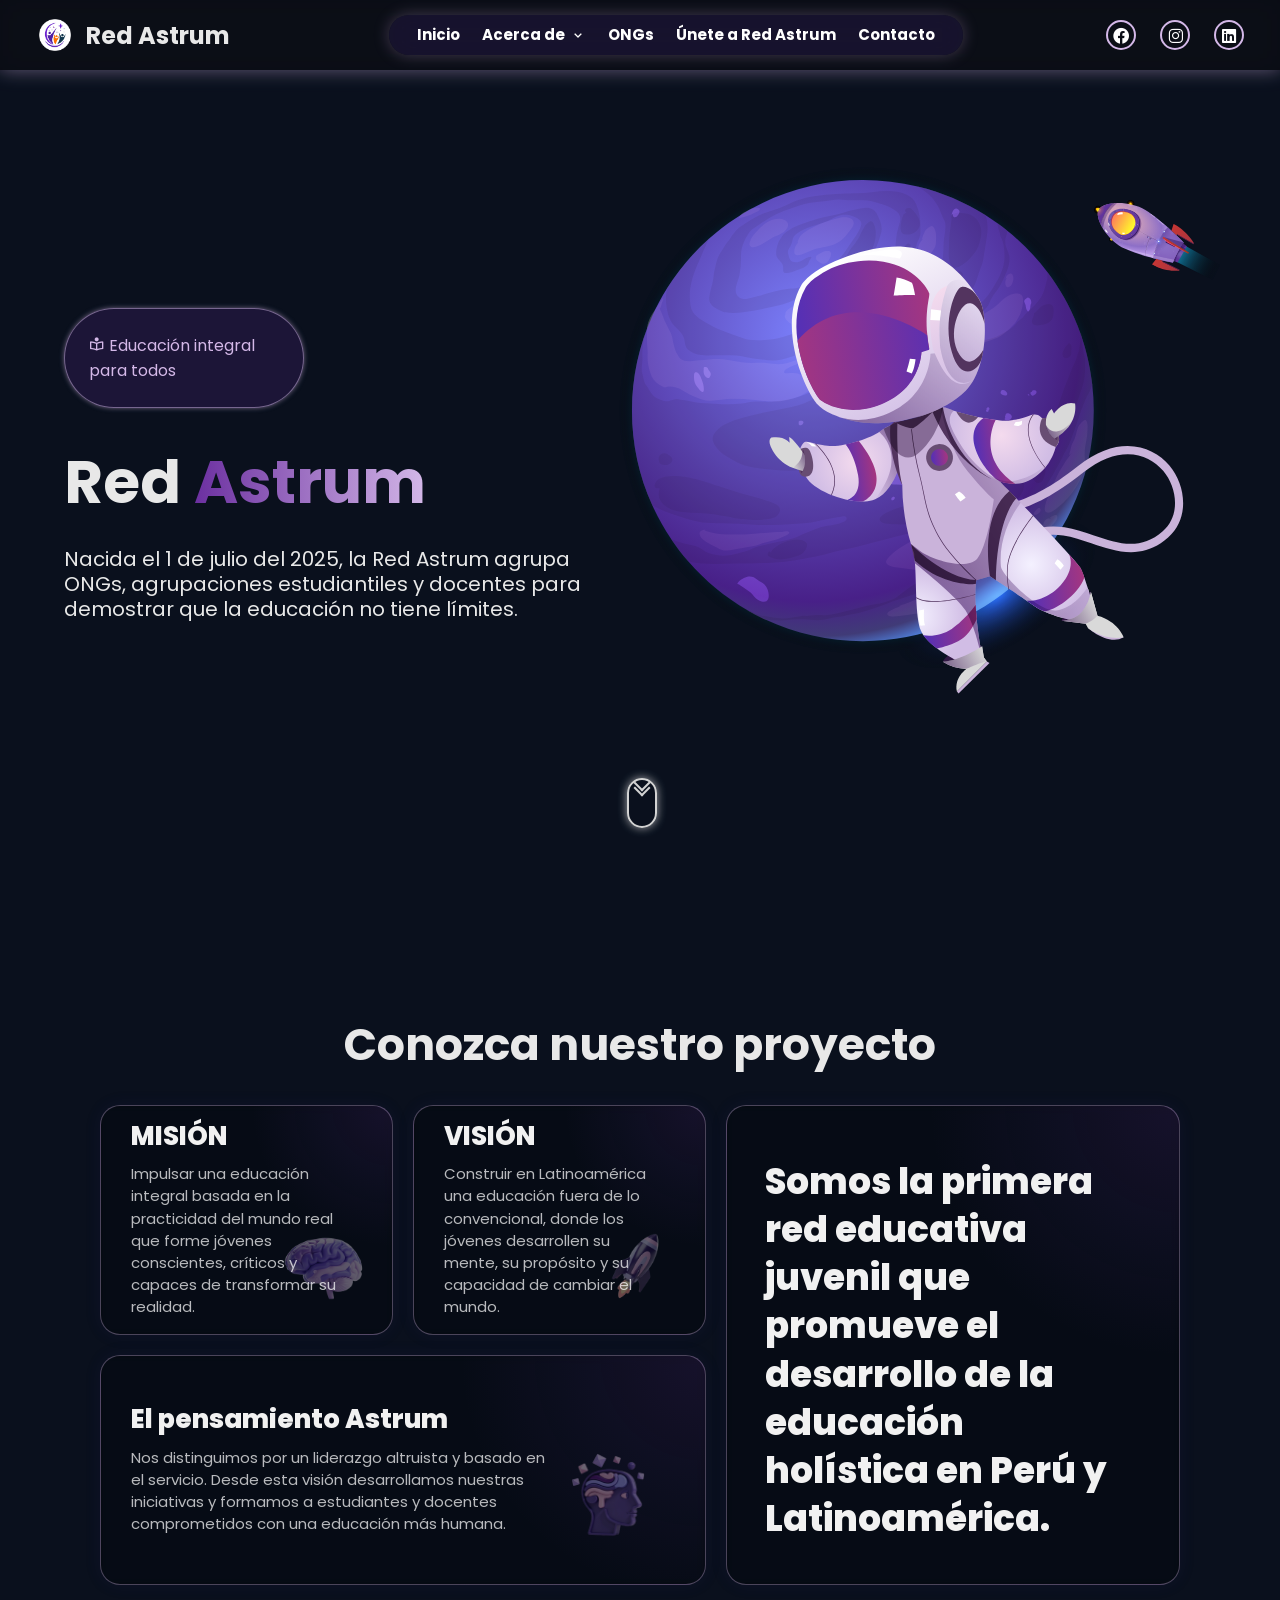
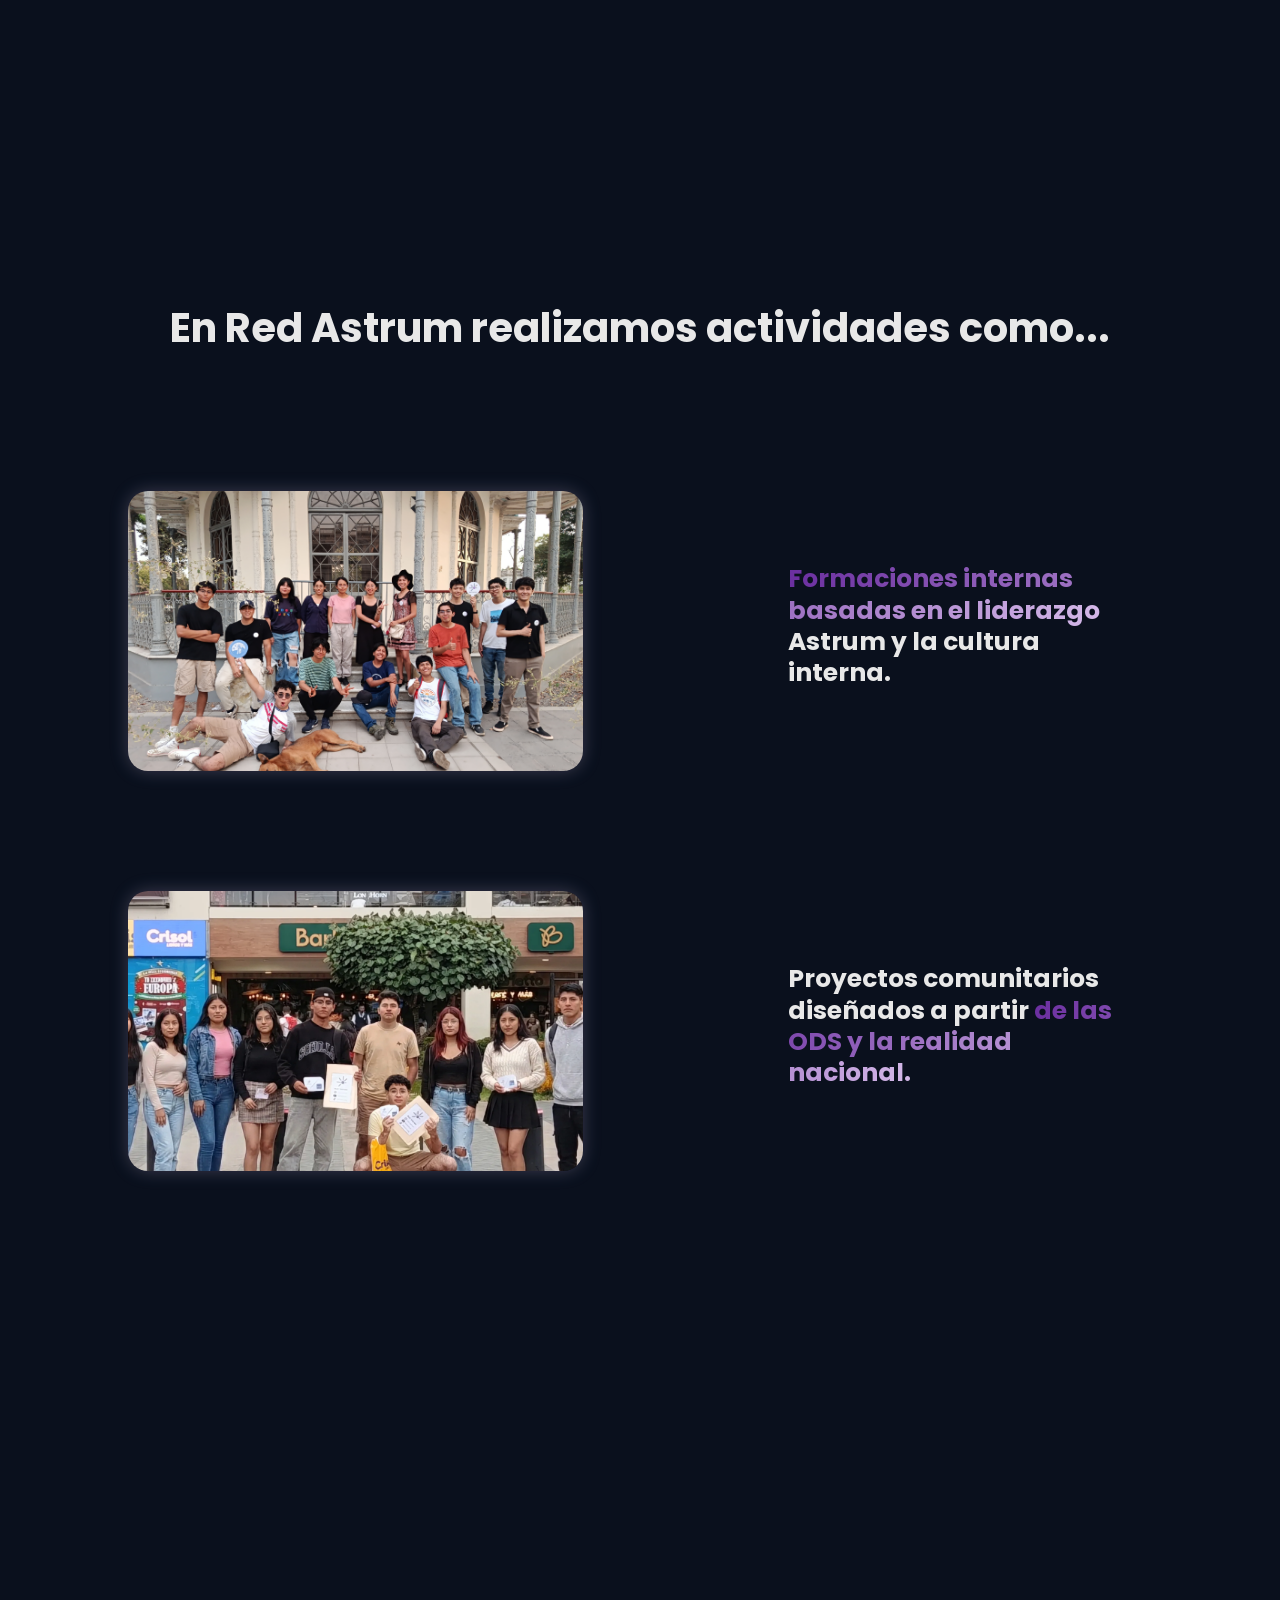
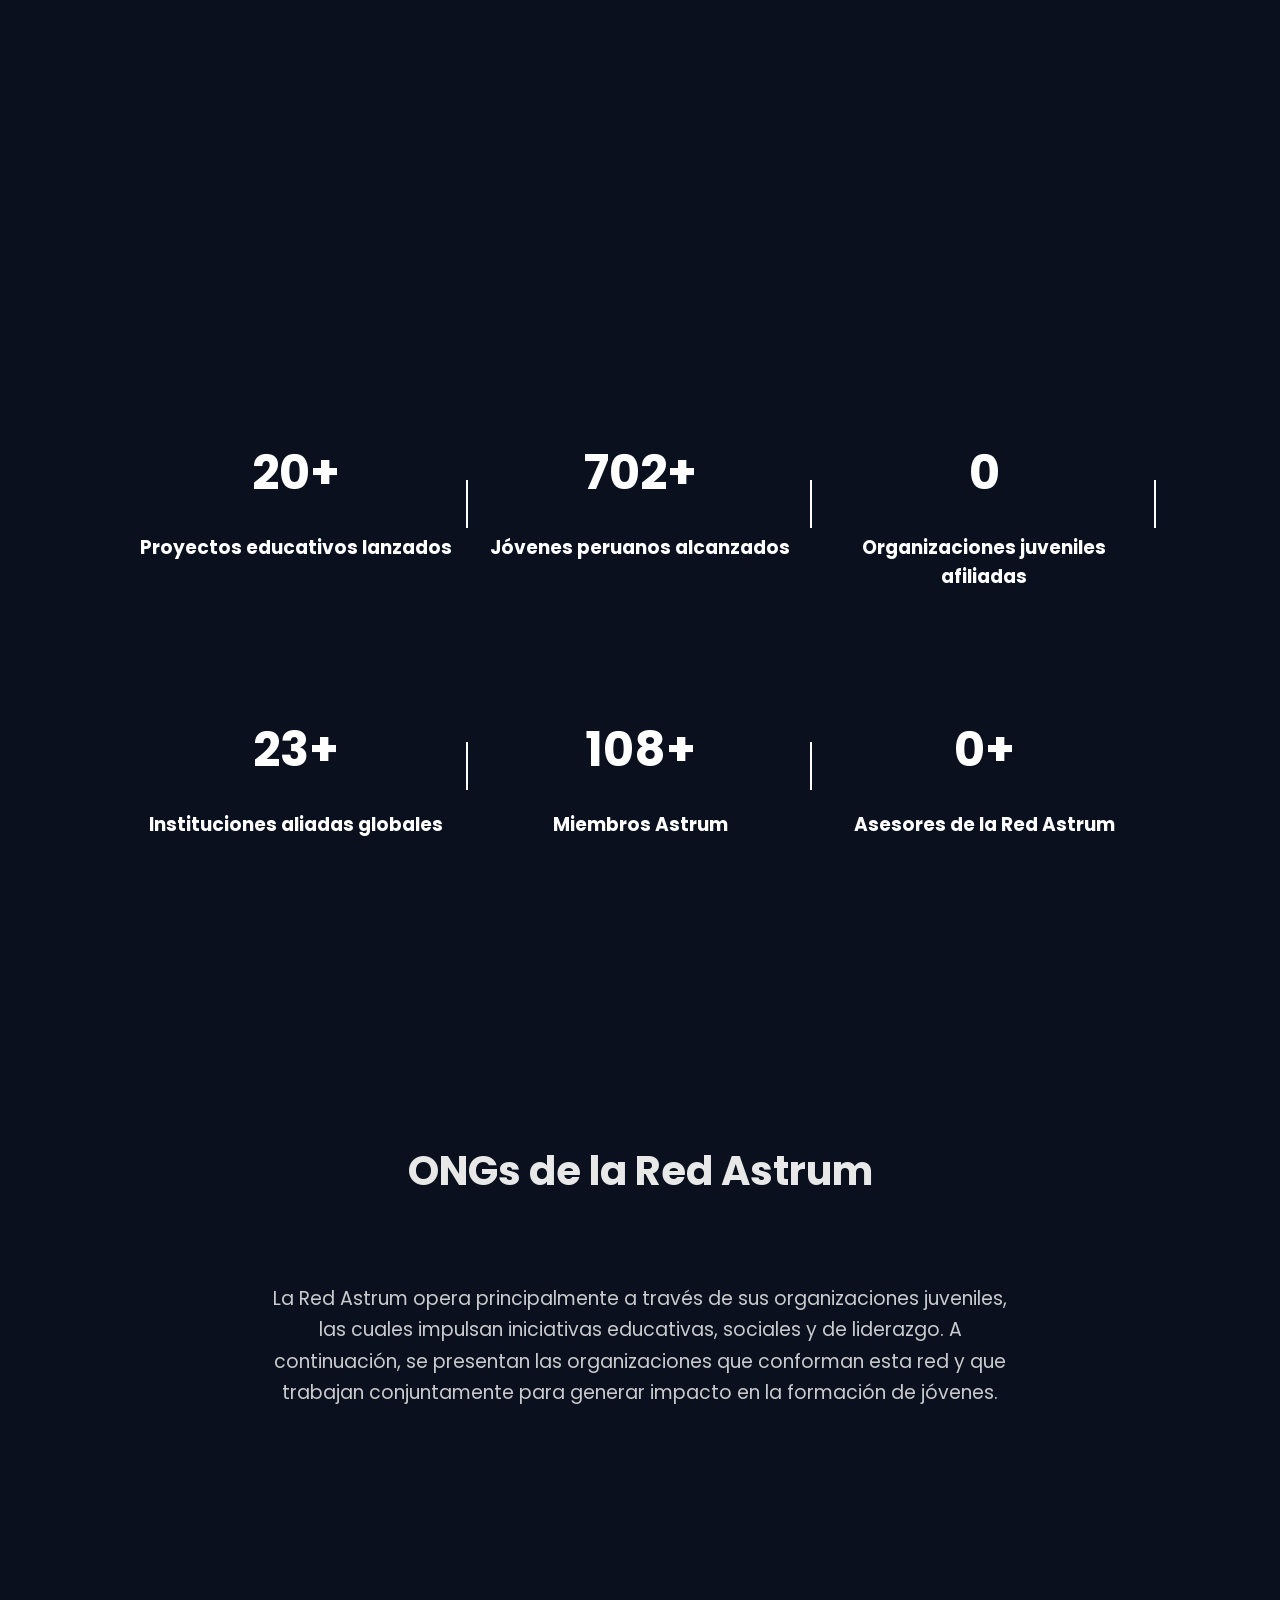
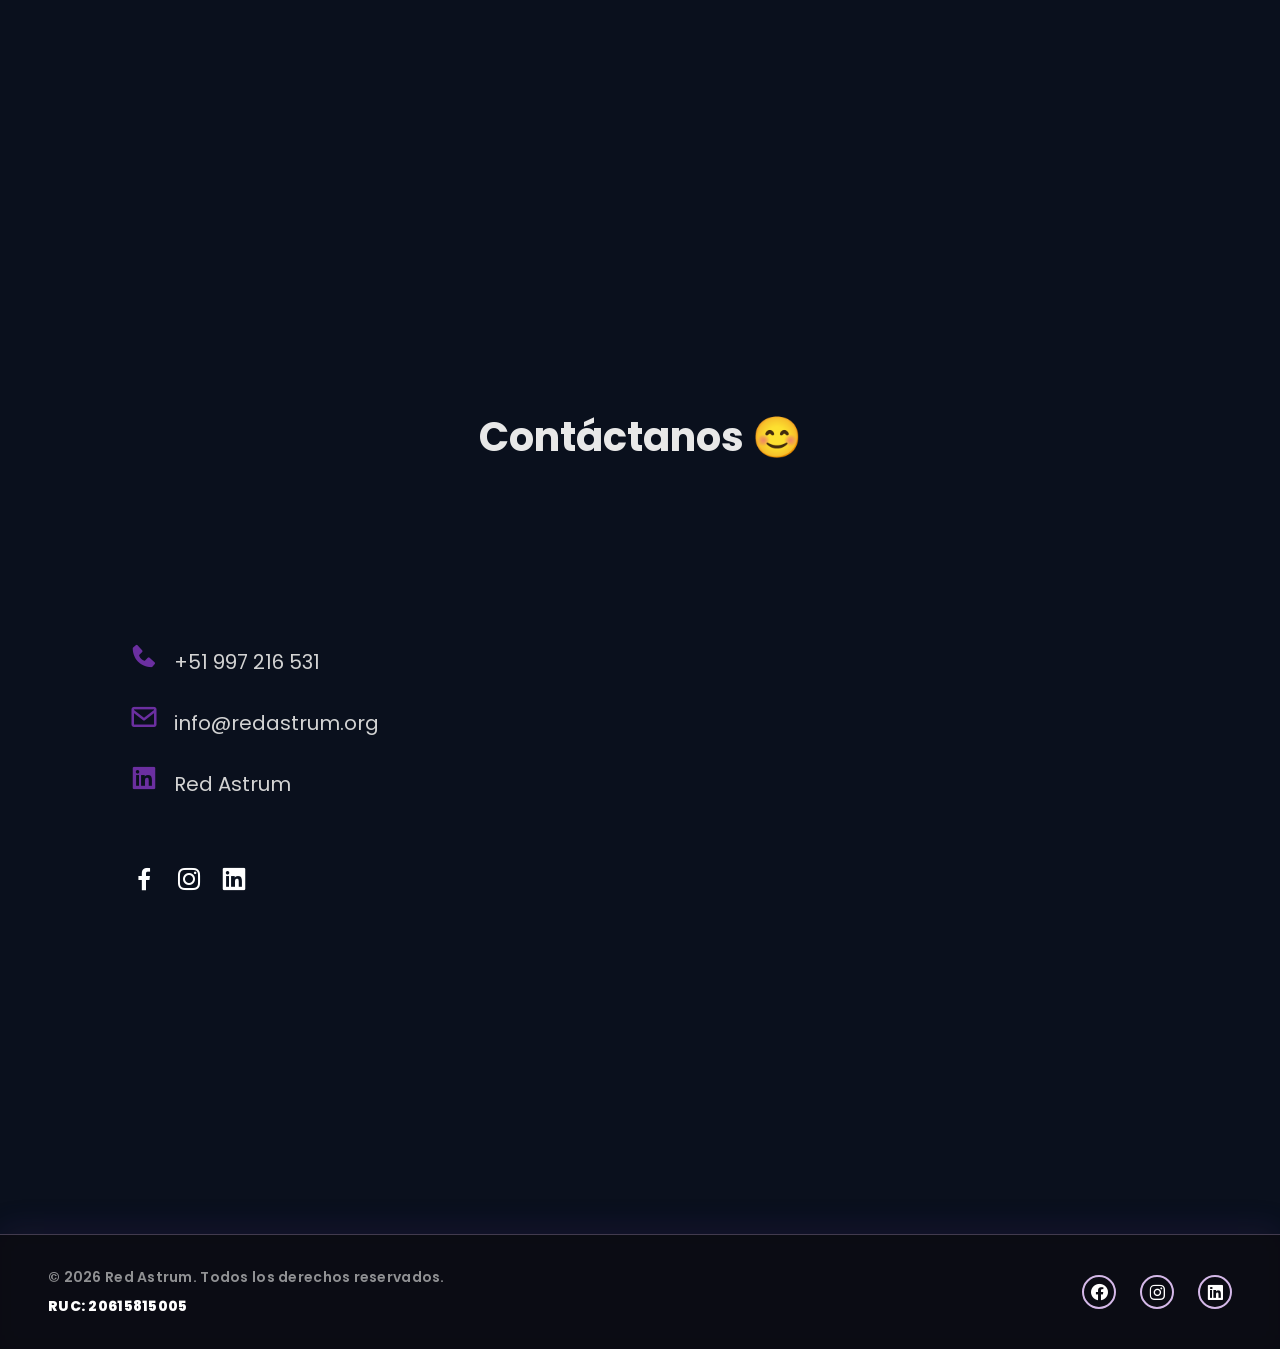
==== commit 0c303325: "Update index.html" ====
--- a/index.html
+++ b/index.html
@@ -7,9 +7,9 @@
     <title>Red Astrum</title>
 
     <link rel="stylesheet" href="style.css">
-    <link href='https://unpkg.com/boxicons@2.1.4/css/boxicons.min.css' rel='stylesheet'>
+    <link href="https://unpkg.com/boxicons@2.1.4/css/boxicons.min.css" rel="stylesheet">
     <link rel="shortcut icon" href="favicon.ico" type="image/x-icon">
-    <link rel="stylesheet" href="https://unpkg.com/aos@next/dist/aos.css" />
+    <link rel="stylesheet" href="https://unpkg.com/aos@next/dist/aos.css">
 </head>
 
 <body>
@@ -17,17 +17,17 @@
         <video class="back-vid" autoplay loop muted playsinline src="videos/galaxy.mp4"></video>
 
         <!-- HEADER -->
-        <header data-aos="fade-down" data-aos-duration="2000">
+        <header data-aos="fade-down" data-aos-duration="1200">
             <div class="left">
                 <img src="images/logo_redastrum/logo_0_red.png" alt="Logo Red Astrum">
-                <h2><span style="color: #6B2FA0;">Red</span> Astrum</h2>
+                <h2><span>Red</span> Astrum</h2>
             </div>
 
             <ul class="main">
                 <li><a href="index.html">Inicio</a></li>
 
                 <li>
-                    <a href="#">Acerca de <i class='bx bx-chevron-down'></i></a>
+                    <a href="#">Acerca de <i class="bx bx-chevron-down"></i></a>
                     <ul>
                         <li><a href="about.html">Sobre nosotros</a></li>
                         <li><a href="team.html">Equipo</a></li>
@@ -35,37 +35,31 @@
                 </li>
 
                 <li><a href="#ongs">ONGs</a></li>
-
-                <li>
-                    <a href="https://linktr.ee/redastrum" target="_blank">Únete a Red Astrum</a>
-                </li>
-
+                <li><a href="https://linktr.ee/redastrum" target="_blank">Únete a Red Astrum</a></li>
                 <li><a href="#contacto">Contacto</a></li>
             </ul>
 
             <div class="box-icons">
                 <a href="https://www.facebook.com/share/18Cic6fYTM/" target="_blank" aria-label="Facebook">
-                    <i class='bx bxl-facebook-circle'></i>
-                </a>
-
+                    <i class="bx bxl-facebook-circle"></i>
+                </a>
                 <a href="https://www.instagram.com/red_astrum?igsh=cGxwdHd5OWY2c2w1" target="_blank" aria-label="Instagram">
-                    <i class='bx bxl-instagram'></i>
-                </a>
-
+                    <i class="bx bxl-instagram"></i>
+                </a>
                 <a href="https://www.linkedin.com/company/red-astrum?trk=blended-typeahead" target="_blank" aria-label="LinkedIn">
-                    <i class='bx bxl-linkedin-square'></i>
+                    <i class="bx bxl-linkedin-square"></i>
                 </a>
             </div>
 
             <div class="menu-icon">
-                <i class='bx bx-menu'></i>
+                <i class="bx bx-menu"></i>
             </div>
         </header>
 
         <!-- SIDEBAR -->
         <div class="sidebar">
             <div class="close-icon">
-                <i class='bx bx-x'></i>
+                <i class="bx bx-x"></i>
             </div>
 
             <ul>
@@ -79,20 +73,18 @@
 
             <div class="social-sidebar">
                 <a href="https://www.facebook.com/share/18Cic6fYTM/" target="_blank" aria-label="Facebook">
-                    <i class='bx bxl-facebook'></i>
-                </a>
-
+                    <i class="bx bxl-facebook"></i>
+                </a>
                 <a href="https://www.instagram.com/red_astrum?igsh=cGxwdHd5OWY2c2w1" target="_blank" aria-label="Instagram">
-                    <i class='bx bxl-instagram'></i>
-                </a>
-
+                    <i class="bx bxl-instagram"></i>
+                </a>
                 <a href="https://www.linkedin.com/company/red-astrum?trk=blended-typeahead" target="_blank" aria-label="LinkedIn">
-                    <i class='bx bxl-linkedin-square'></i>
+                    <i class="bx bxl-linkedin-square"></i>
                 </a>
             </div>
         </div>
 
-        <div class="blackhole-box" data-aos="fade-down" data-aos-duration="2000">
+        <div class="blackhole-box" data-aos="fade-down" data-aos-duration="1600">
             <video autoplay loop muted playsinline src="videos/blackhole.mp4"></video>
         </div>
 
@@ -100,11 +92,11 @@
         <section class="hero">
             <div class="hero-info autoBlur" data-aos="fade-right" data-aos-duration="1000">
                 <div class="hero-info-title">
-                    <i class='bx bx-book-reader'></i>
+                    <i class="bx bx-book-reader"></i>
                     Educación integral para todos
                 </div>
 
-                <h1 data-aos="fade-right" data-aos-duration="3000">
+                <h1 data-aos="fade-right" data-aos-duration="1600">
                     Red <span class="gradient">Astrum</span>
                 </h1>
 
@@ -121,58 +113,56 @@
             <div class="scroll-down"></div>
         </section>
 
-<!-- INFO / PROYECTO -->
-<section class="ra-project-section">
-    <h1 class="section-title autoDisplay">Conozca nuestro proyecto</h1>
-
-    <div class="ra-project-grid">
-
-        <article class="ra-card ra-card-small">
-            <div class="ra-card-content">
-                <h2>MISIÓN</h2>
-                <p>
-                    Impulsar una educación integral basada en la practicidad del mundo real que forme jóvenes
-                    conscientes, críticos y capaces de transformar su realidad.
-                </p>
-            </div>
-            <img src="images/iconos/cerebro.png" alt="Icono misión">
-        </article>
-
-        <article class="ra-card ra-card-small">
-            <div class="ra-card-content">
-                <h2>VISIÓN</h2>
-                <p>
-                    Construir en Latinoamérica una educación fuera de lo convencional, donde los jóvenes desarrollen
-                    su mente, su propósito y su capacidad de cambiar el mundo.
-                </p>
-            </div>
-            <img src="images/iconos/cohete.png" alt="Icono visión">
-        </article>
-
-        <article class="ra-card ra-card-large">
-            <div class="ra-card-content">
-                <h2>
-                    Somos la primera red educativa juvenil que promueve el desarrollo de la educación holística en
-                    Perú y Latinoamérica.
-                </h2>
-            </div>
-            <video src="videos/glob.mp4" autoplay loop muted playsinline></video>
-        </article>
-
-        <article class="ra-card ra-card-wide">
-            <div class="ra-card-content">
-                <h2>El pensamiento Astrum</h2>
-                <p>
-                    Nos distinguimos por un liderazgo altruista y basado en el servicio. Desde esta visión
-                    desarrollamos nuestras iniciativas y formamos a estudiantes y docentes comprometidos con una
-                    educación más humana.
-                </p>
-            </div>
-            <img src="images/iconos/mente.png" alt="Icono pensamiento Astrum">
-        </article>
-
-    </div>
-</section>
+        <!-- INFO / PROYECTO -->
+        <section class="ra-project-section">
+            <h1 class="section-title autoDisplay">Conozca nuestro proyecto</h1>
+
+            <div class="ra-project-grid">
+                <article class="ra-card ra-card-small">
+                    <div class="ra-card-content">
+                        <h2>MISIÓN</h2>
+                        <p>
+                            Impulsar una educación integral basada en la practicidad del mundo real que forme jóvenes
+                            conscientes, críticos y capaces de transformar su realidad.
+                        </p>
+                    </div>
+                    <img src="images/iconos/cerebro.png" alt="Icono misión">
+                </article>
+
+                <article class="ra-card ra-card-small">
+                    <div class="ra-card-content">
+                        <h2>VISIÓN</h2>
+                        <p>
+                            Construir en Latinoamérica una educación fuera de lo convencional, donde los jóvenes
+                            desarrollen su mente, su propósito y su capacidad de cambiar el mundo.
+                        </p>
+                    </div>
+                    <img src="images/iconos/cohete.png" alt="Icono visión">
+                </article>
+
+                <article class="ra-card ra-card-large">
+                    <div class="ra-card-content">
+                        <h2>
+                            Somos la primera red educativa juvenil que promueve el desarrollo de la educación holística
+                            en Perú y Latinoamérica.
+                        </h2>
+                    </div>
+                    <video src="videos/glob.mp4" autoplay loop muted playsinline></video>
+                </article>
+
+                <article class="ra-card ra-card-wide">
+                    <div class="ra-card-content">
+                        <h2>El pensamiento Astrum</h2>
+                        <p>
+                            Nos distinguimos por un liderazgo altruista y basado en el servicio. Desde esta visión
+                            desarrollamos nuestras iniciativas y formamos a estudiantes y docentes comprometidos con una
+                            educación más humana.
+                        </p>
+                    </div>
+                    <img src="images/iconos/mente.png" alt="Icono pensamiento Astrum">
+                </article>
+            </div>
+        </section>
 
         <!-- ACTIVIDADES -->
         <section class="my-project">
@@ -269,55 +259,55 @@
                     </p>
                 </div>
 
-<div class="astrum-carousel" style="--quantity: 11;">
-    <div class="astrum-carousel-list">
-
-        <div class="astrum-carousel-item" style="--position: 1">
-            <img src="images/logo_ong/holo_astrum.png" alt="Holo Astrum">
-        </div>
-
-        <div class="astrum-carousel-item" style="--position: 2">
-            <img src="images/logo_ong/holo_astrumpucp.png" alt="Holo Astrum PUCP">
-        </div>
-
-        <div class="astrum-carousel-item" style="--position: 3">
-            <img src="images/logo_ong/holo_astrumunmsm.png" alt="Holo Astrum UNMSM">
-        </div>
-
-        <div class="astrum-carousel-item" style="--position: 4">
-            <img src="images/logo_ong/yatimaq.png" alt="Yatimaq">
-        </div>
-
-        <div class="astrum-carousel-item" style="--position: 5">
-            <img src="images/logo_ong/girls_in_science.png" alt="Girls in Science">
-        </div>
-
-        <div class="astrum-carousel-item" style="--position: 6">
-            <img src="images/logo_ong/unity.png" alt="Unity">
-        </div>
-
-        <div class="astrum-carousel-item" style="--position: 7">
-            <img src="images/logo_ong/maywa.png" alt="Maywa">
-        </div>
-
-        <div class="astrum-carousel-item" style="--position: 8">
-            <img src="images/logo_ong/bridges_of_equity.png" alt="Bridges of Equity">
-        </div>
-
-        <div class="astrum-carousel-item" style="--position: 9">
-            <img src="images/logo_ong/green_generation.png" alt="Green Generation">
-        </div>
-
-        <div class="astrum-carousel-item" style="--position: 10">
-            <img src="images/logo_ong/house_of_the_young_promises.png" alt="House of the Young Promises">
-        </div>
-
-        <div class="astrum-carousel-item" style="--position: 11">
-            <img src="images/logo_ong/youth_plus.png" alt="Youth Plus">
-        </div>
-
-    </div>
-</div>
+                <div class="astrum-carousel" style="--quantity: 11;">
+                    <div class="astrum-carousel-list">
+                        <div class="astrum-carousel-item" style="--position: 1">
+                            <img src="images/logo_ong/holo_astrum.png" alt="Holo Astrum">
+                        </div>
+
+                        <div class="astrum-carousel-item" style="--position: 2">
+                            <img src="images/logo_ong/holo_astrumpucp.png" alt="Holo Astrum PUCP">
+                        </div>
+
+                        <div class="astrum-carousel-item" style="--position: 3">
+                            <img src="images/logo_ong/holo_astrumunmsm.png" alt="Holo Astrum UNMSM">
+                        </div>
+
+                        <div class="astrum-carousel-item" style="--position: 4">
+                            <img src="images/logo_ong/yatimaq.png" alt="Yatimaq">
+                        </div>
+
+                        <div class="astrum-carousel-item" style="--position: 5">
+                            <img src="images/logo_ong/girls_in_science.png" alt="Girls in Science">
+                        </div>
+
+                        <div class="astrum-carousel-item" style="--position: 6">
+                            <img src="images/logo_ong/unity.png" alt="Unity">
+                        </div>
+
+                        <div class="astrum-carousel-item" style="--position: 7">
+                            <img src="images/logo_ong/maywa.png" alt="Maywa">
+                        </div>
+
+                        <div class="astrum-carousel-item" style="--position: 8">
+                            <img src="images/logo_ong/bridges_of_equity.png" alt="Bridges of Equity">
+                        </div>
+
+                        <div class="astrum-carousel-item" style="--position: 9">
+                            <img src="images/logo_ong/green_generation.png" alt="Green Generation">
+                        </div>
+
+                        <div class="astrum-carousel-item" style="--position: 10">
+                            <img src="images/logo_ong/house_of_the_young_promises.png" alt="House of the Young Promises">
+                        </div>
+
+                        <div class="astrum-carousel-item" style="--position: 11">
+                            <img src="images/logo_ong/youth_plus.png" alt="Youth Plus">
+                        </div>
+                    </div>
+                </div>
+            </div>
+        </section>
 
         <!-- CONTACTO -->
         <section class="contact-section" id="contacto">
@@ -326,35 +316,36 @@
             <div class="contact-content">
                 <div class="social-box autoBlur">
                     <a href="tel:+51997216531">
-                        <i class='bx bxs-phone'></i> +51 997 216 531
+                        <i class="bx bxs-phone"></i> +51 997 216 531
                     </a>
 
                     <a href="mailto:info@redastrum.org">
-                        <i class='bx bx-envelope'></i> info@redastrum.org
+                        <i class="bx bx-envelope"></i> info@redastrum.org
                     </a>
 
                     <a href="https://www.linkedin.com/company/red-astrum" target="_blank">
-                        <i class='bx bxl-linkedin-square'></i> Red Astrum
+                        <i class="bx bxl-linkedin-square"></i> Red Astrum
                     </a>
 
                     <div class="social-icons">
                         <a href="https://www.facebook.com/share/18Cic6fYTM/" target="_blank" aria-label="Facebook">
-                            <i class='bx bxl-facebook'></i>
+                            <i class="bx bxl-facebook"></i>
                         </a>
 
                         <a href="https://www.instagram.com/red_astrum?igsh=cGxwdHd5OWY2c2w1" target="_blank" aria-label="Instagram">
-                            <i class='bx bxl-instagram'></i>
+                            <i class="bx bxl-instagram"></i>
                         </a>
 
                         <a href="https://www.linkedin.com/company/red-astrum?trk=blended-typeahead" target="_blank" aria-label="LinkedIn">
-                            <i class='bx bxl-linkedin-square'></i>
+                            <i class="bx bxl-linkedin-square"></i>
                         </a>
                     </div>
                 </div>
 
                 <div class="contact-box autoBlur">
-                    <iframe 
+                    <iframe
                         src="https://docs.google.com/forms/d/e/1FAIpQLScMwpHjk7Q-dbpkExp9r1J-ygnRdwjGAnfy2yxShIMycI5GGg/viewform?embedded=true"
+                        title="Formulario de contacto Red Astrum"
                         width="640"
                         height="520"
                         frameborder="0"
@@ -366,56 +357,57 @@
             </div>
         </section>
 
-<!-- FOOTER -->
-<section class="footer">
-    <div class="footer-text">
-        <h1>© 2026 Red Astrum. Todos los derechos reservados.</h1>
-        <p>RUC: 20615815005</p>
+        <!-- FOOTER -->
+        <section class="footer">
+            <div class="footer-text">
+                <h1>© 2026 Red Astrum. Todos los derechos reservados.</h1>
+                <p>RUC: 20615815005</p>
+            </div>
+
+            <div class="box-icons">
+                <a href="https://www.facebook.com/share/18Cic6fYTM/" target="_blank" aria-label="Facebook">
+                    <i class="bx bxl-facebook-circle"></i>
+                </a>
+
+                <a href="https://www.instagram.com/red_astrum?igsh=cGxwdHd5OWY2c2w1" target="_blank" aria-label="Instagram">
+                    <i class="bx bxl-instagram"></i>
+                </a>
+
+                <a href="https://www.linkedin.com/company/red-astrum?trk=blended-typeahead" target="_blank" aria-label="LinkedIn">
+                    <i class="bx bxl-linkedin-square"></i>
+                </a>
+            </div>
+        </section>
     </div>
-
-    <div class="box-icons">
-        <a href="https://www.facebook.com/share/18Cic6fYTM/" target="_blank" aria-label="Facebook">
-            <i class='bx bxl-facebook-circle'></i>
-        </a>
-
-        <a href="https://www.instagram.com/red_astrum?igsh=cGxwdHd5OWY2c2w1" target="_blank" aria-label="Instagram">
-            <i class='bx bxl-instagram'></i>
-        </a>
-
-        <a href="https://www.linkedin.com/company/red-astrum?trk=blended-typeahead" target="_blank" aria-label="LinkedIn">
-            <i class='bx bxl-linkedin-square'></i>
-        </a>
-    </div>
-</section>
 
     <!-- SCRIPTS -->
     <script src="app.js"></script>
 
     <script>
-        document.querySelectorAll('.main > li > a').forEach(function(link) {
+        document.querySelectorAll(".main > li > a").forEach(function(link) {
             const parent = link.parentElement;
 
-            if (parent.querySelector('ul')) {
-                link.addEventListener('click', function(e) {
+            if (parent.querySelector("ul")) {
+                link.addEventListener("click", function(e) {
                     e.preventDefault();
 
-                    const isOpen = parent.classList.contains('open');
-
-                    document.querySelectorAll('.main > li.open').forEach(function(li) {
-                        li.classList.remove('open');
+                    const isOpen = parent.classList.contains("open");
+
+                    document.querySelectorAll(".main > li.open").forEach(function(li) {
+                        li.classList.remove("open");
                     });
 
                     if (!isOpen) {
-                        parent.classList.add('open');
+                        parent.classList.add("open");
                     }
                 });
             }
         });
 
-        document.addEventListener('click', function(e) {
-            if (!e.target.closest('header')) {
-                document.querySelectorAll('.main > li.open').forEach(function(li) {
-                    li.classList.remove('open');
+        document.addEventListener("click", function(e) {
+            if (!e.target.closest("header")) {
+                document.querySelectorAll(".main > li.open").forEach(function(li) {
+                    li.classList.remove("open");
                 });
             }
         });
--- a/style.css
+++ b/style.css
@@ -3558,3 +3558,115 @@
         gap: 14px;
     }
 }
+
+/* =====================================================
+   FOOTER FINAL COMPLETO — RED ASTRUM
+   ===================================================== */
+
+.site-footer {
+    display: none !important;
+}
+
+.footer {
+    display: flex !important;
+    justify-content: space-between !important;
+    align-items: center !important;
+
+    position: relative !important;
+    left: auto !important;
+    right: auto !important;
+    bottom: auto !important;
+
+    width: 100% !important;
+    margin-top: 40px !important;
+    padding: 32px 48px !important;
+
+    background-color: rgba(12, 12, 18, 0.88) !important;
+    backdrop-filter: blur(10px) !important;
+    border-top: 1px solid rgba(212, 184, 232, 0.28) !important;
+    box-shadow: 0 -8px 28px rgba(107, 47, 160, 0.12) !important;
+
+    z-index: 20 !important;
+}
+
+.footer-text {
+    display: flex !important;
+    flex-direction: column !important;
+    gap: 8px !important;
+}
+
+.footer-text h1 {
+    margin: 0 !important;
+    font-size: 14px !important;
+    font-weight: 600 !important;
+    color: rgba(255, 255, 255, 0.55) !important;
+    letter-spacing: 0.02em !important;
+}
+
+.footer-text p {
+    margin: 0 !important;
+    font-size: 14px !important;
+    font-weight: 800 !important;
+    color: #ffffff !important;
+    letter-spacing: 0.02em !important;
+}
+
+.footer .box-icons {
+    display: flex !important;
+    align-items: center !important;
+    gap: 24px !important;
+}
+
+.footer .box-icons a {
+    width: 34px !important;
+    height: 34px !important;
+
+    display: flex !important;
+    align-items: center !important;
+    justify-content: center !important;
+
+    border-radius: 50% !important;
+    border: 2px solid var(--color-light) !important;
+
+    color: white !important;
+    text-decoration: none !important;
+    font-size: 20px !important;
+
+    transition: 0.25s ease !important;
+}
+
+.footer .box-icons a:hover {
+    background-color: var(--color-light) !important;
+    color: #080614 !important;
+    box-shadow: 0 0 18px rgba(212, 184, 232, 0.5) !important;
+    transform: translateY(-3px) !important;
+}
+
+/* Evita que el formulario empuje raro al footer */
+.contact-section {
+    margin-bottom: 0 !important;
+    padding-bottom: 80px !important;
+}
+
+/* Responsive */
+@media screen and (max-width: 700px) {
+    .footer {
+        flex-direction: column !important;
+        text-align: center !important;
+        gap: 22px !important;
+        padding: 28px 24px !important;
+    }
+
+    .footer-text {
+        align-items: center !important;
+    }
+
+    .footer-text h1,
+    .footer-text p {
+        font-size: 13px !important;
+    }
+
+    .footer .box-icons {
+        gap: 16px !important;
+    }
+}
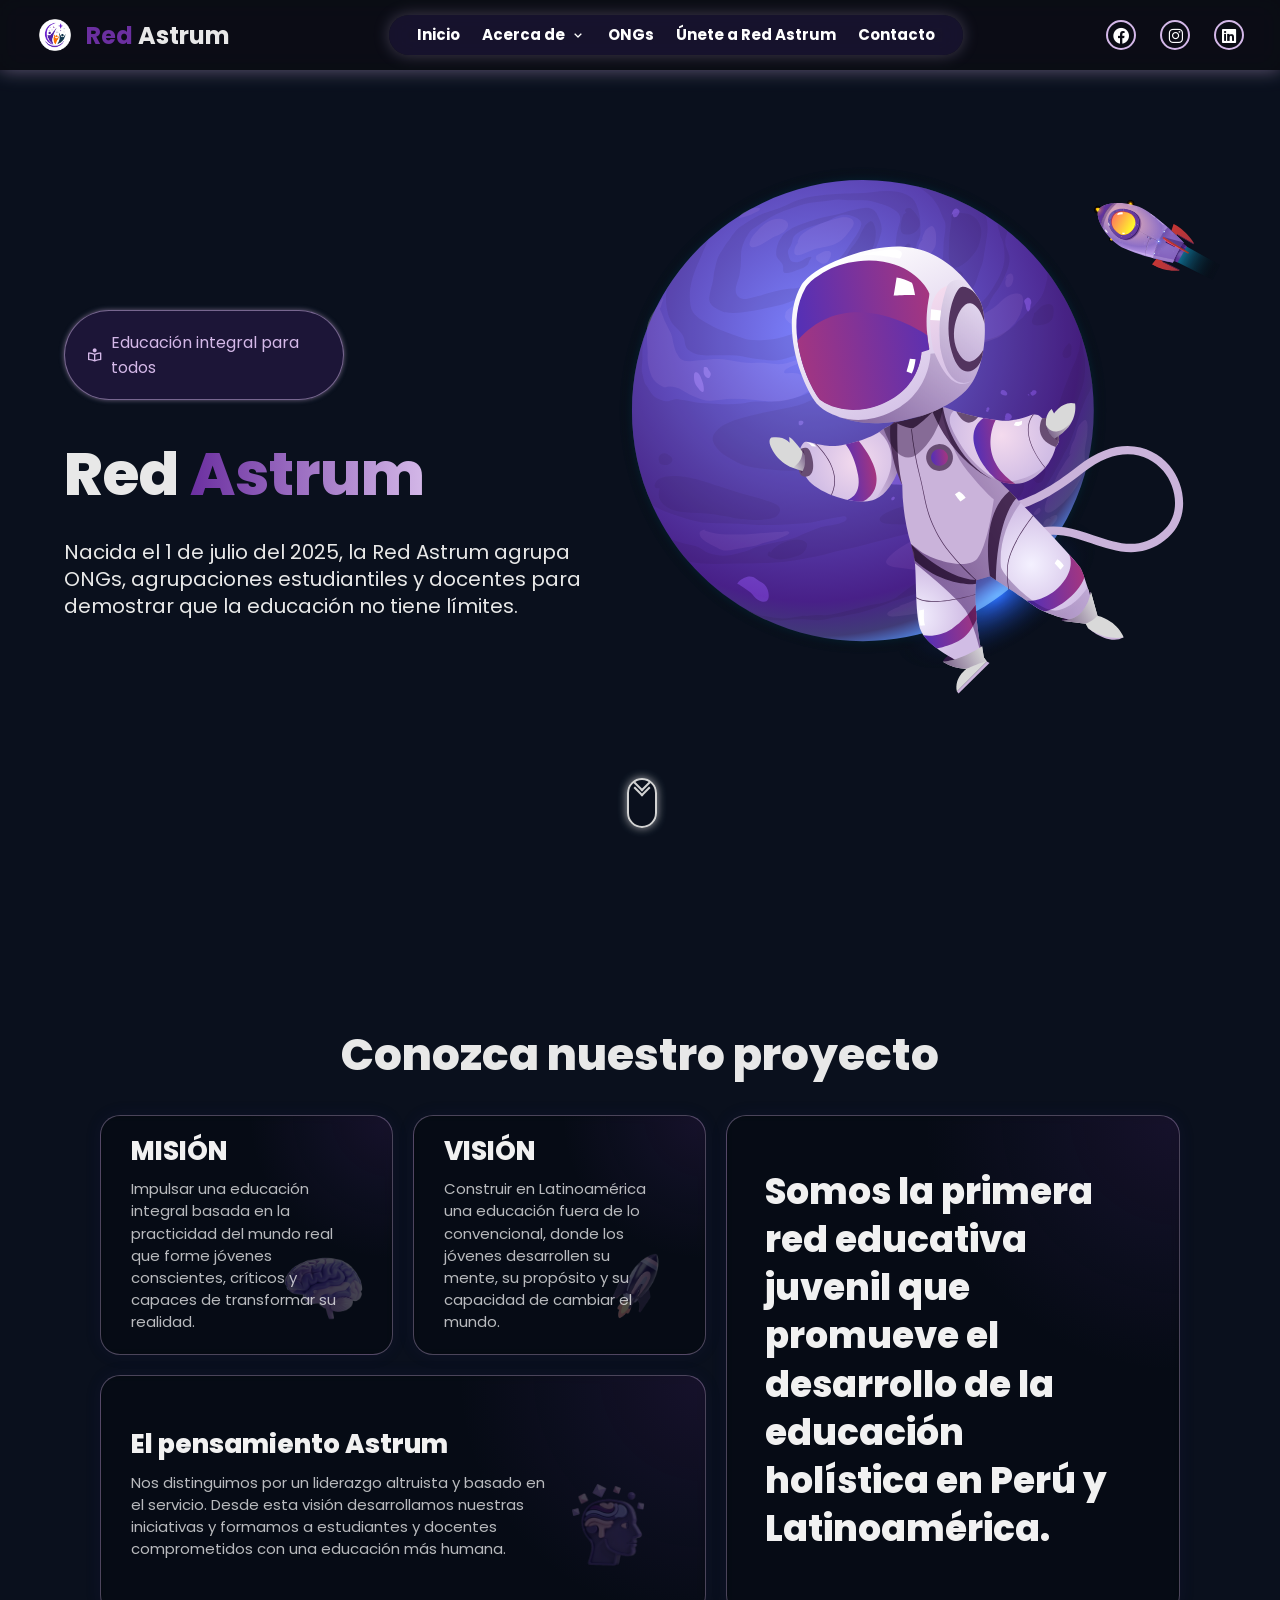
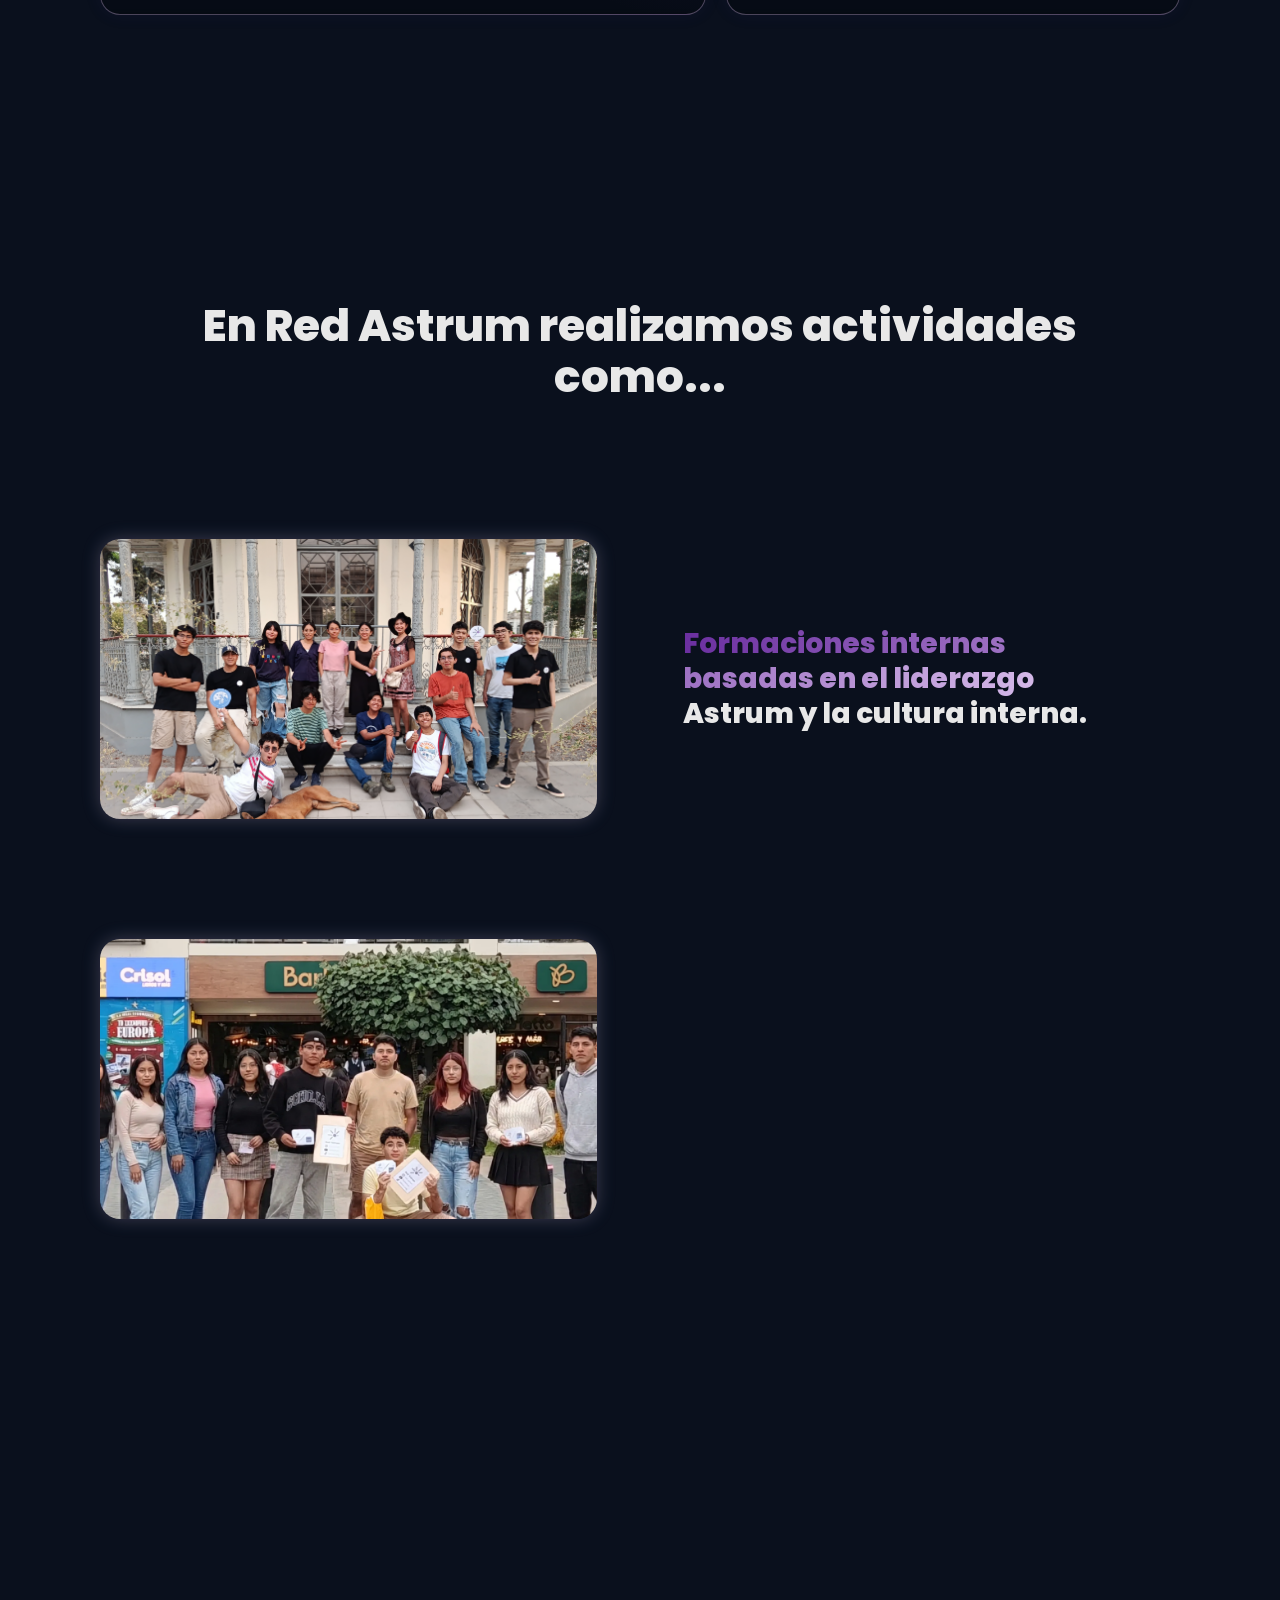
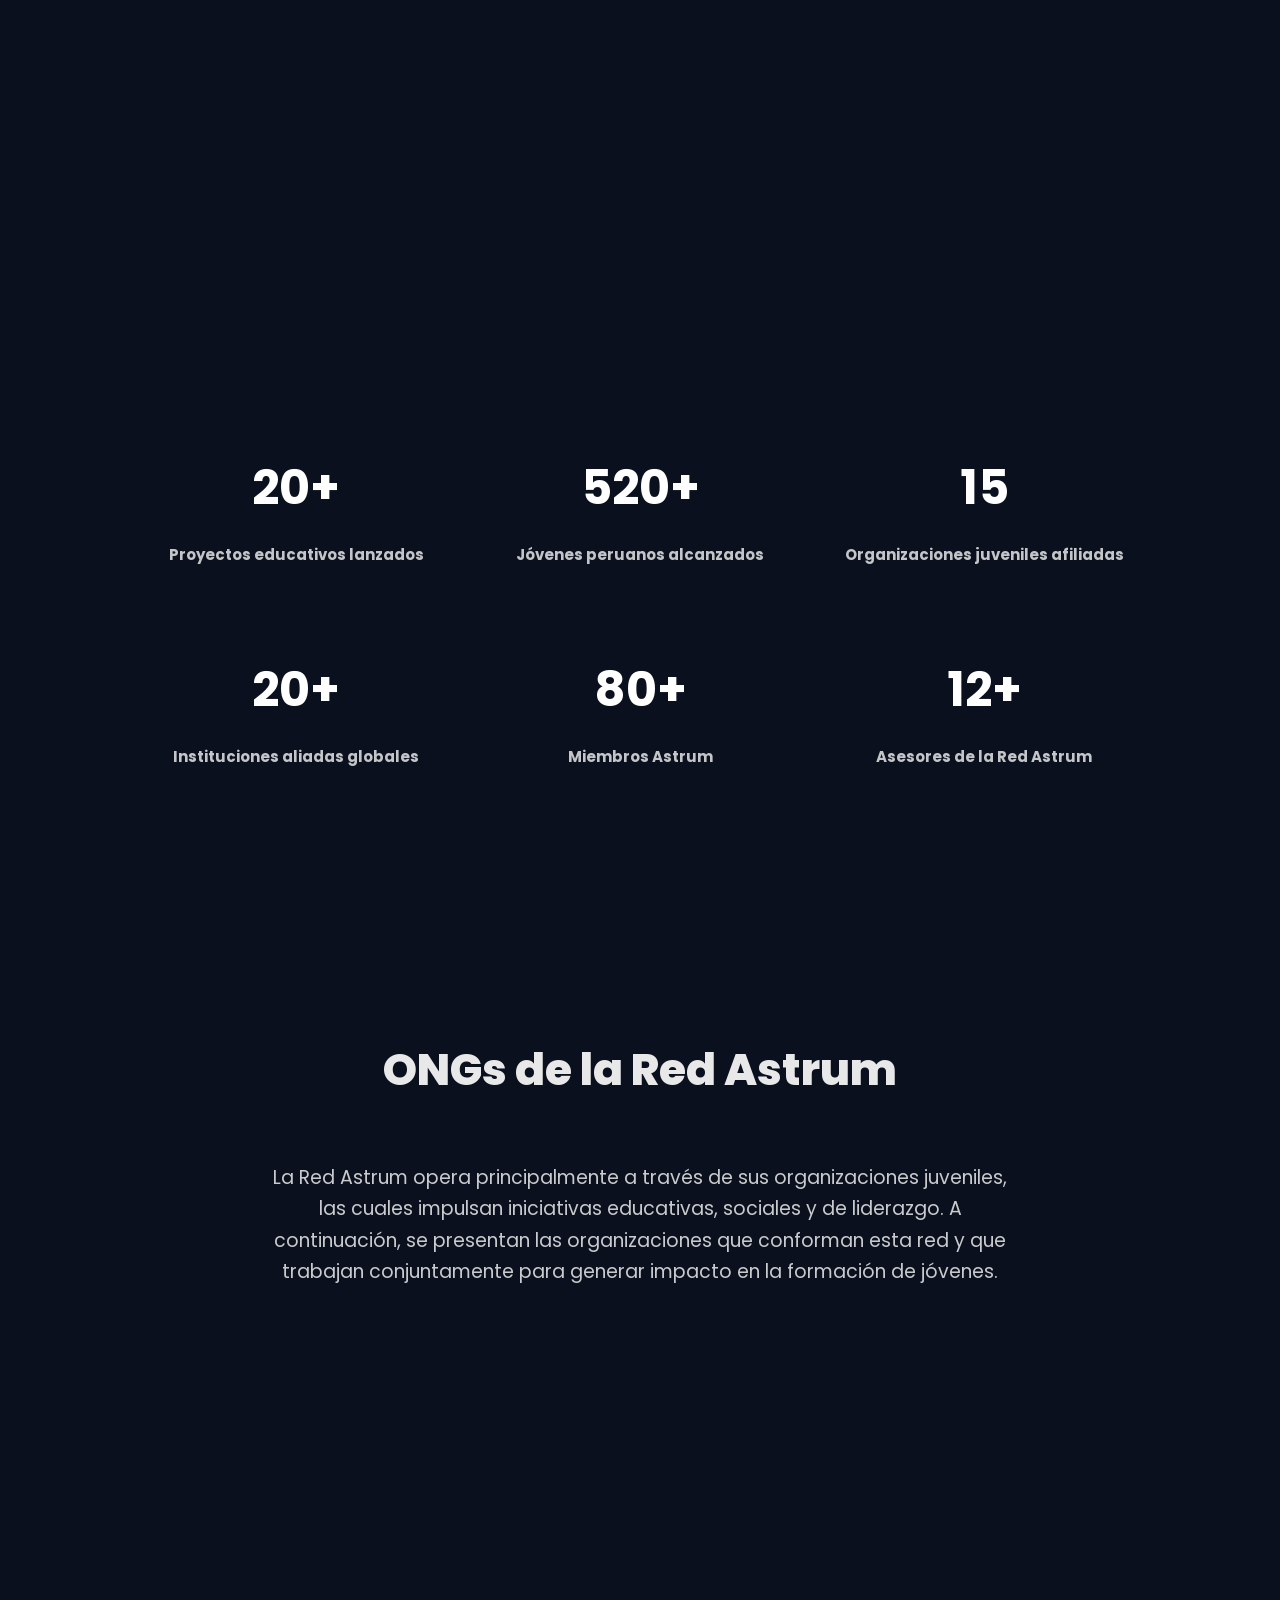
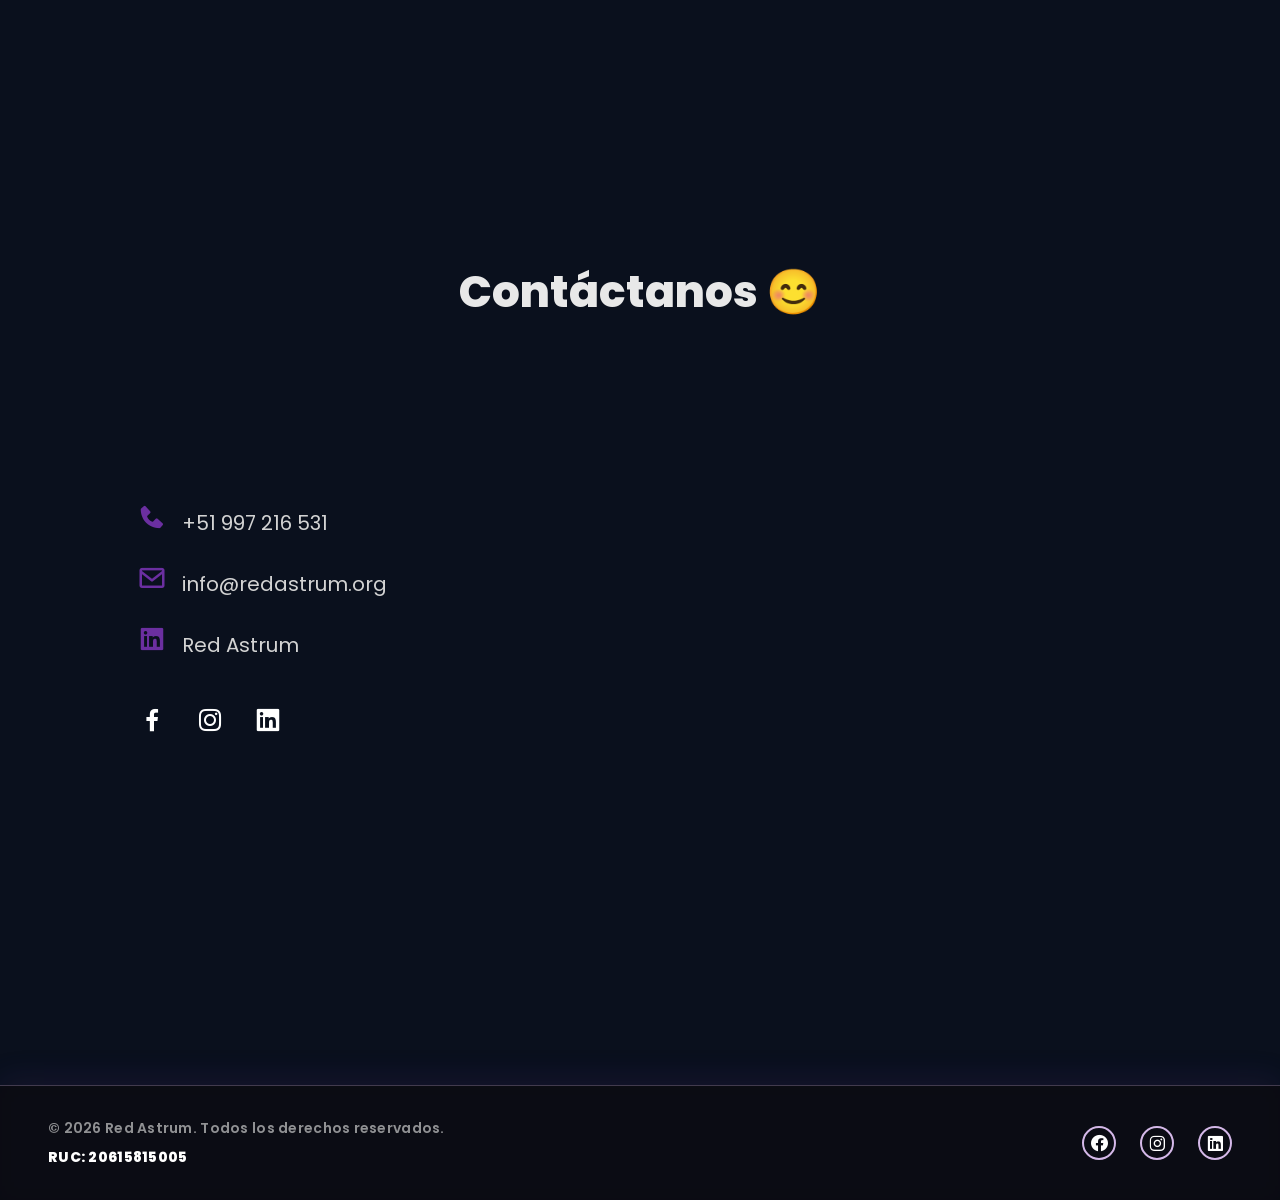
==== commit 63a02d90: "Update index.html" ====
--- a/index.html
+++ b/index.html
@@ -34,7 +34,7 @@
                     </ul>
                 </li>
 
-                <li><a href="#ongs">ONGs</a></li>
+                <li><a href="ongs.html">ONGs</a></li>
                 <li><a href="https://linktr.ee/redastrum" target="_blank">Únete a Red Astrum</a></li>
                 <li><a href="#contacto">Contacto</a></li>
             </ul>
--- a/style.css
+++ b/style.css
@@ -1,17 +1,16 @@
-@import url('https://fonts.googleapis.com/css2?family=Poppins:ital,wght@0,100;0,200;0,300;0,400;0,500;0,600;0,700;0,800;0,900;1,100;1,200;1,300;1,400;1,500;1,600;1,700;1,800;1,900&display=swap');
+@import url("https://fonts.googleapis.com/css2?family=Poppins:wght@100;200;300;400;500;600;700;800;900&display=swap");
 
 /* ============================
    PALETA DE MARCA — Red Astrum
    ============================ */
-:root{
-    --color-primary: #6B2FA0;   /* Morado principal */
-    --color-light: #D4B8E8;     /* Lila claro */
-    --color-accent: #E8740C;    /* Naranja acento */
-    --color-navy: #1F3A5F;      /* Azul marino */
+:root {
+    --color-primary: #6B2FA0;
+    --color-light: #D4B8E8;
+    --color-accent: #E8740C;
+    --color-navy: #1F3A5F;
     --color-white: #FFFFFF;
     --color-black: #000000;
 
-    /* Variantes con transparencia (reutilizables para glows, bordes, fondos) */
     --color-primary-10: rgba(107, 47, 160, 0.10);
     --color-primary-20: rgba(107, 47, 160, 0.20);
     --color-primary-40: rgba(107, 47, 160, 0.40);
@@ -28,25 +27,24 @@
     --color-accent-40: rgba(232, 116, 12, 0.40);
     --color-accent-60: rgba(232, 116, 12, 0.60);
 
-    --color-navy-20: rgba(31, 58, 95, 0.20);
-    --color-navy-40: rgba(31, 58, 95, 0.40);
-    --color-navy-70: rgba(31, 58, 95, 0.70);
-    --color-navy-85: rgba(31, 58, 95, 0.85);
-
-    /* Texto / superficies neutras (no son colores de marca, pero se usan como base) */
     --color-text: #e8e8e8;
     --color-text-muted: #b9b9b9;
-    --color-border-soft: rgba(255, 255, 255, 0.08);
 
     --header-height: 70px;
     --header-height-mobile: 56px;
 }
 
-*{
+* {
     box-sizing: border-box;
 }
 
-body{
+html {
+    scroll-behavior: smooth;
+    overflow-x: hidden;
+    background-color: #05070d;
+}
+
+body {
     margin: 0;
     padding: 0;
     font-family: "Poppins", sans-serif;
@@ -56,96 +54,156 @@
     width: 100%;
 }
 
-html{
-    scroll-behavior: smooth;
-    overflow-x: hidden;
-    background-color: #05070d;
-}
-img, video{
+img,
+video {
     max-width: 100%;
 }
-.img-project{
-    width: 500px;
-    max-width: 100%;
-}
-.container{
+
+.container {
     position: relative;
     z-index: 0;
     width: 100%;
-    min-height: 100%;
-    display: flex;
-    flex-direction: column;
-    align-items: center;
-    gap: 100px;
-    background-color: var(--color-navy-20);
+    min-height: 100vh;
+    display: flex;
+    flex-direction: column;
+    align-items: center;
+    gap: 90px;
+    background-color: rgba(31, 58, 95, 0.20);
     overflow-x: hidden;
 }
-.back-vid{
+
+.back-vid {
     position: fixed;
-    top: 0;
-    left: 0;
+    inset: 0;
     width: 100vw;
     height: 100vh;
     object-fit: cover;
     z-index: -1;
-    mix-blend-mode:overlay;
-}
-
-
-header{
-    display: flex;
-    position: absolute;
+    mix-blend-mode: overlay;
+}
+
+/* ============================
+   HEADER
+   ============================ */
+header {
+    display: flex;
+    position: fixed;
     top: 0;
     right: 0;
     left: 0;
     align-items: center;
     justify-content: space-between;
-    padding: 0 30px;
-    height: 70px;
-    background-color: rgba(255, 255, 255, 0.121);
-    backdrop-filter: blur(5px);
-    box-shadow: 0 0 15px var(--color-light-70);
-    z-index: 999;
-}
-.main > li {
+    height: var(--header-height);
+    padding: 0 36px;
+    background-color: rgba(12, 12, 18, 0.80);
+    backdrop-filter: blur(12px);
+    box-shadow: 0 0 18px rgba(212, 184, 232, 0.45);
+    z-index: 9999;
+}
+
+.left {
+    display: flex;
+    align-items: center;
+    min-width: 210px;
+}
+
+.left img {
+    width: 38px;
+    margin: 0 12px 0 0;
+}
+
+.left h2 {
+    font-size: 24px;
+    white-space: nowrap;
+    margin: 0;
+}
+
+.left h2 span {
+    color: var(--color-primary);
+}
+
+header ul.main {
+    display: flex;
+    align-items: center;
+    justify-content: center;
+    width: auto;
+    max-width: 760px;
+    gap: 22px;
+    padding: 12px 28px;
+    margin: 0;
+    border-radius: 50px;
+    background-color: rgba(31, 25, 62, 0.62);
+    backdrop-filter: blur(14px);
+    box-shadow: 0 0 16px rgba(212, 184, 232, 0.28);
+}
+
+header ul.main li {
+    list-style: none;
+    white-space: nowrap;
+}
+
+header ul.main > li {
     position: relative;
-    display: inline-block;
-}
-
-.main > li.open > ul{
+}
+
+header ul.main > li > a {
+    display: flex;
+    align-items: center;
+    gap: 5px;
+    color: white;
+    text-decoration: none;
+    font-weight: 700;
+    font-size: 15px;
+    line-height: 1.1;
+    margin: 0;
+    padding: 0;
+    transition: 0.3s;
+}
+
+header ul.main > li > a:hover {
+    color: var(--color-light);
+    text-shadow: 0 0 12px var(--color-light);
+}
+
+.main > li > a i {
+    font-size: 16px;
+    transition: transform 0.3s;
+}
+
+.main > li.open > a i {
+    transform: rotate(180deg);
+}
+
+.main ul {
+    list-style: none;
+    position: absolute;
+    min-width: 190px;
+    top: 100%;
+    left: 50%;
+    transform: translateX(-50%) translateY(-8px);
+    display: flex;
+    flex-direction: column;
+    margin: 18px 0 0;
+    padding: 8px;
+    border-radius: 16px;
+    background-color: rgba(10, 6, 30, 0.92);
+    backdrop-filter: blur(16px);
+    border: 1px solid rgba(212, 184, 232, 0.18);
+    box-shadow: 0 10px 28px rgba(0, 0, 0, 0.35);
+    opacity: 0;
+    visibility: hidden;
+    pointer-events: none;
+    transition: opacity 0.3s, transform 0.3s, visibility 0.3s;
+    z-index: 99999;
+}
+
+.main > li.open > ul {
     opacity: 1;
     visibility: visible;
     transform: translateX(-50%) translateY(0);
     pointer-events: auto;
 }
 
-.main ul {
-    list-style: none;
-    margin: 0;
-    position: absolute;
-    top: 100%;
-    left: 50%;
-    transform: translateX(-50%) translateY(-8px);
-    display: flex;
-    flex-direction: column;
-    min-width: 190px;
-    padding: 8px;
-    margin-top: 14px;
-    border-radius: 14px;
-    background-color: rgba(10, 6, 30, 0.72);
-    backdrop-filter: blur(16px);
-    border: 1px solid rgba(212, 184, 232, 0.15);
-    box-shadow: 0 8px 24px rgba(0, 0, 0, 0.3), 0 0 12px rgba(212, 184, 232, 0.1);
-    opacity: 0;
-    visibility: hidden;
-    pointer-events: none;
-    transition: opacity 0.3s, transform 0.3s, visibility 0.3s;
-    z-index: 10;
-}
-.main ul li{
-    list-style: none;
-    width: 100%;
-}
 .main ul li a {
     display: block;
     width: 100%;
@@ -156,125 +214,142 @@
     color: #fff;
     font-weight: 500;
     font-size: 14px;
-    text-wrap: nowrap;
+    white-space: nowrap;
     transition: 0.25s;
 }
-.main ul li a:hover{
+
+.main ul li a:hover {
     background-color: rgba(212, 184, 232, 0.18);
     color: var(--color-light);
     padding-left: 18px;
 }
 
-.main li a {
-    text-decoration: none;
-}
-
-.main > li > a{
-    display: flex;
-    align-items: center;
-    gap: 4px;
-}
-
-.main > li > a i{
-    font-size: 16px;
-    transition: transform 0.3s;
-}
-
-.main > li.open > a i{
-    transform: rotate(180deg);
-}
-
-.left{
-    display: flex;
-    align-items: center;
-}
-
-.left img{
-    width: 40px;
-    margin: 0 15px;
-}
-
-
-header ul.main {
+.box-icons {
+    display: flex;
+    gap: 24px;
+}
+
+.box-icons a {
     display: flex;
     align-items: center;
     justify-content: center;
-    width: auto;
-    max-width: 680px;
-    gap: 18px;
-    padding: 12px 24px;
-    border-radius: 50px;
-    background-color: rgba(0, 0, 69, 0.326);
-    backdrop-filter: blur(10px);
-    box-shadow: 0 0 10px var(--color-light-35);
-}
-
-header ul.main li {
-    list-style: none;
-    white-space: nowrap;
-}
-
-header ul.main > li > a {
-    text-decoration: none;
-    color: white;
-    font-weight: 700;
-    transition: 0.3s;
-    margin: 0;
-    padding: 0;
-    display: flex;
-    align-items: center;
-    gap: 4px;
-}
-
-header ul.main > li > a:hover {
-    color: var(--color-light);
-    text-shadow: 0 0 12px var(--color-light);
-}
-
-header ul li{
-    list-style: none;
-}
-
-header ul a{
-    text-decoration: none;
-    color: white;
-    font-weight: 700;
-    transition: 0.3s;
-    margin: 0 10px;
-}
-
-header ul a:hover{
-    color: var(--color-light);
-    text-shadow: 0 0 12px var(--color-light);
-}
-
-.box-icons{
-    display: flex;
-    gap: 40px;
-}
-
-.box-icons a{
-    display: flex;
-    align-items: center;
-    justify-content: center;
-    font-size: 20px;
+    font-size: 19px;
     width: 30px;
     height: 30px;
     border: 2px solid var(--color-light);
     border-radius: 50%;
     cursor: pointer;
-    transition: 0.5s;
+    transition: 0.35s;
     text-decoration: none;
     color: #fff;
 }
 
-.box-icons a:hover{
+.box-icons a:hover {
     background-color: var(--color-light);
     color: black;
     box-shadow: 0 0 15px var(--color-light);
 }
 
-.blackhole-box{
+/* ============================
+   SIDEBAR
+   ============================ */
+.menu-icon {
+    font-size: 35px;
+    cursor: pointer;
+    display: none;
+    color: var(--color-light);
+}
+
+.sidebar {
+    position: fixed;
+    right: 0;
+    top: 0;
+    bottom: 70%;
+    width: 0;
+    background-color: rgba(0, 0, 0, 0.86);
+    z-index: 10000;
+    box-shadow: 0 0 25px rgba(255, 255, 255, 0.35);
+    backdrop-filter: blur(10px);
+    opacity: 0;
+    border-bottom-left-radius: 100%;
+}
+
+.close-icon {
+    font-size: 50px;
+    color: lightgray;
+    padding-left: 10px;
+    cursor: pointer;
+}
+
+.sidebar ul {
+    padding-left: 20px;
+}
+
+.sidebar ul li {
+    list-style: none;
+    margin-bottom: 30px;
+}
+
+.sidebar ul li a {
+    text-decoration: none;
+    color: lightgray;
+    font-size: 30px;
+    font-weight: 900;
+    text-shadow: 0 0 15px #4c4c4c;
+}
+
+.social-sidebar {
+    padding-left: 20px;
+    margin-top: 60px;
+    white-space: nowrap;
+}
+
+.social-sidebar a {
+    font-size: 35px;
+    padding: 5px;
+    cursor: pointer;
+    transition: 0.5s;
+    color: white;
+    text-decoration: none;
+}
+
+.sidebar.open-sidebar {
+    animation: openSideBarAnimation 1.1s forwards;
+}
+
+.sidebar.close-sidebar {
+    animation: closeSideBarAnimation 1.1s forwards;
+}
+
+@keyframes openSideBarAnimation {
+    to {
+        width: 80%;
+        opacity: 1;
+        bottom: 0;
+        border-radius: 0;
+    }
+}
+
+@keyframes closeSideBarAnimation {
+    from {
+        width: 80%;
+        opacity: 1;
+        bottom: 0;
+        border-radius: 0;
+    }
+
+    to {
+        width: 0;
+        opacity: 0;
+        bottom: 70%;
+        border-bottom-left-radius: 50%;
+    }
+}
+
+/* ============================
+   HERO
+   ============================ */
+.blackhole-box {
     position: absolute;
     top: 0;
     width: 100%;
@@ -282,94 +357,86 @@
     justify-content: center;
     z-index: -1;
     mix-blend-mode: lighten;
-  }
-  
-.blackhole-box video{
+}
+
+.blackhole-box video {
     width: 100%;
     margin-top: -23.5%;
 }
 
-.hero{
+.hero {
     position: relative;
     display: flex;
     width: 100%;
-    height: 100vh;
+    min-height: 100vh;
+    padding-top: var(--header-height);
     align-items: center;
     justify-content: space-between;
 }
 
-.hero-info{
+.hero-info {
     position: absolute;
     left: 5%;
-}
-
-.hero-info .hero-info-title{
+    max-width: 560px;
+}
+
+.hero-info .hero-info-title {
+    display: inline-flex;
+    align-items: center;
+    gap: 8px;
     color: var(--color-light);
-    padding: 8px 5px;
     border-radius: 50px;
     border: 1px solid var(--color-light-50);
-    width: 240px;
+    width: fit-content;
+    max-width: 280px;
     background-color: var(--color-primary-20);
     box-shadow: 0 0 5px var(--color-light-50);
-    padding: 1.5rem;
-}
-
-.hero-info h1{
-    font-size: clamp(32px, 6vw, 60px);
+    padding: 1.2rem 1.4rem;
+}
+
+.hero-info h1 {
+    font-size: clamp(34px, 6vw, 60px);
     max-width: 600px;
-    font-weight: 700;
+    font-weight: 800;
     line-height: 1.15;
     margin-top: 40px;
     margin-bottom: 30px;
 }
 
-.hero-info p{
+.hero-info p {
     max-width: 550px;
-    line-height: 25px;
+    line-height: 1.35;
     margin-bottom: 40px;
     font-size: clamp(15px, 2vw, 20px);
 }
 
-.hero-info button{
-    color: white;
-    padding: 15px 35px;
-    border-radius: 10px;
-    border: 1px solid var(--color-light-50);
-    background-color: var(--color-primary-20);
-    box-shadow: 0 0 5px var(--color-light-50);
-    cursor: pointer;
-    transition: 0.3s;
-}
-
-.hero-info button:hover{
-    box-shadow: 0 0 15px var(--color-light-50);
-}
-
-/* Gradient Animation */
-.gradient{
-    background: linear-gradient(to right,var(--color-primary), var(--color-light),var(--color-accent));
+.gradient {
+    background: linear-gradient(to right, var(--color-primary), var(--color-light), var(--color-accent));
     background-size: 200%;
     background-clip: text;
     -webkit-background-clip: text;
     -webkit-text-fill-color: transparent;
     animation: animate-gradient 2.5s linear infinite;
 }
+
 @keyframes animate-gradient {
-    to{
+    to {
         background-position: 200%;
     }
 }
 
-.skills-video-box{
+.skills-video-box {
     position: absolute;
-    right: 3%;
-}
-
-.skills-video{
-    height: 900px;
-    mix-blend-mode:lighten;
-}
-
+    right: 4%;
+    top: 18%;
+    max-width: 48%;
+}
+
+.skills-video-box img {
+    width: 100%;
+    max-height: 620px;
+    object-fit: contain;
+}
 
 .scroll-down {
     height: 50px;
@@ -381,9 +448,10 @@
     border-radius: 50px;
     cursor: pointer;
     box-shadow: 0 0 10px rgba(255, 255, 255, 0.626);
-  }
-  .scroll-down::before,
-  .scroll-down::after {
+}
+
+.scroll-down::before,
+.scroll-down::after {
     content: "";
     position: absolute;
     top: 20%;
@@ -395,2100 +463,191 @@
     border-top: transparent;
     border-left: transparent;
     animation: scroll-down 2s ease-in-out infinite;
-  }
-  .scroll-down::before {
+}
+
+.scroll-down::before {
     top: 30%;
     animation-delay: 0.5s;
-    /* animation: scroll-down 1s ease-in-out infinite; */
-  }
-  
-  @keyframes scroll-down {
+}
+
+@keyframes scroll-down {
     0% {
-      /* top:20%; */
-      opacity: 0;
-    }
-    30% {
-      opacity: 1;
-    }
+        opacity: 0;
+    }
+
+    30%,
     60% {
-      opacity: 1;
-    }
+        opacity: 1;
+    }
+
     100% {
-      top: 90%;
-      opacity: 0;
-    }
-  }
-
-
-
-
-.info-section{
-    display: flex;
-    align-items: center;
-    flex-direction: column;
-    width: 80%;
-    margin-top: 100px;
-}
-
-.section-title{
-    font-size: clamp(24px, 4vw, 40px);
-    font-weight: 700;
+        top: 90%;
+        opacity: 0;
+    }
+}
+
+/* ============================
+   TÍTULOS GENERALES
+   ============================ */
+.section-title {
+    font-size: clamp(28px, 4vw, 44px);
+    font-weight: 800;
     text-align: center;
     padding: 0 20px;
-}
-
-.info-cards{
+    line-height: 1.15;
+}
+
+/* ============================
+   PROYECTO / CARDS
+   ============================ */
+.ra-project-section {
+    width: min(1080px, 86%);
+    margin: 40px auto 80px;
+    display: flex;
+    flex-direction: column;
+    align-items: center;
+}
+
+.ra-project-section .section-title {
+    margin: 0 0 34px;
+}
+
+.ra-project-grid {
+    width: 100%;
     display: grid;
-    grid-template-columns: auto auto auto;
+    grid-template-columns: 1fr 1fr 1.55fr;
+    grid-template-rows: 240px 240px;
     gap: 20px;
-    width: 100%;
+}
+
+.ra-card {
+    position: relative;
+    overflow: hidden;
+    border: 1px solid rgba(212, 184, 232, 0.34);
+    border-radius: 20px;
+    background:
+        radial-gradient(circle at top right, rgba(107, 47, 160, 0.16), transparent 38%),
+        rgba(0, 0, 0, 0.48);
+    backdrop-filter: blur(5px);
+    box-shadow: 0 0 18px rgba(107, 47, 160, 0.08);
+}
+
+.ra-card-content {
+    position: relative;
+    z-index: 3;
     height: 100%;
-    margin-top: 30px;
-}
-
-.card{
-    display: flex;
-    align-items:flex-start;
+    padding: 30px;
+    display: flex;
+    flex-direction: column;
     justify-content: center;
-    position: relative;
-    width: auto;
-    height: 40vh;
-    overflow: hidden;
-    border: 1px solid var(--color-light-35);
-    background-color: transparent;
-    border-radius: 20px;
-    transition: 0.5s;
-}
-
-.card h1{
-    position: absolute;
-    margin: 0;
-    bottom: 40%;
-    left: 5%;
-    font-size: 25px;
-    z-index: 1;
-    color: lightgray;
-}
-
-.card p{
-    position: absolute;
-    bottom: 3%;
-    left: 5%;
-    z-index: 1;
-    max-width: 300px;
-    color: gray;
-    font-size: 13px;
-    line-height: 20px;
-}
-
-.card img{
-    width: 45%;
-    height: 50%;
-    object-fit: cover;
-}
-.card video{
-    margin-top: 10%;
-    width: 70%;
-    height: 50%;
-    object-fit: cover;
-    mix-blend-mode: lighten;
-}
-
-.card button{
-    position: absolute;
-    bottom: 5%;
-    left: 5%;
-    padding: 10px 25px;
-    border: 1px solid gray;
-    background-color: #0f1217;
-    color: gray;
-    border-radius: 20px;
-    box-shadow: 0 0 5px lightgray;
-    cursor: pointer;
-    transition: 0.3s;
-}
-
-.card button:hover{
-    box-shadow: 0 0 15px lightgray;
-    opacity: 0.7;
-}
-
-.card:hover{
-}
-
-.card:nth-child(3){
-    grid-row: span 2;
-    height: 83vh;
-}
-
-.card:nth-child(3) p{
-    bottom: 12%;
-}
-
-.card:nth-child(3) h1{
-    bottom: 21%;
-}
-
-.card:nth-child(4){
-    grid-column: span 2;
-}
-
-.card:nth-child(4) p{
-    max-width: 650px;
-}
-
-.card:nth-child(4) h1{
-    bottom: 35%;
-}
-
-
-
-.my-project{
-    display: flex;
-    flex-direction: column;
-    gap: 10%;
-    align-items: center;
-    position: relative;
-    width: 80%;
-    height: 100vh;
-    margin-top: 200px;
-    margin-bottom: 700px;
-}
-
-.project-card {
-    display: flex;
-    width: 100%;
-    height: 40%;
-    align-items: center;
-    gap: 10%;
-    justify-content: center;
-}
-
-.project-vidbox{
-    display: flex;
-    align-items: center;
-    justify-content: center;
-    width: 50%;
-    mix-blend-mode:exclusion;
-    position: relative;
-    cursor: pointer;
-    transition: 0.5s;
-    min-width: 400px;
-
-}
-
-.project-vidbox video{
-    object-fit: cover;
-    width: 100%;
-    box-shadow: 0 0 10px lightgray;
-    border-radius: 20px;
-    transition: 0.5s;
-}
-
-.project-card video:hover{
-    box-shadow: 0 0 25px rgb(255, 255, 255);
-}
-
-.project-info{
-    display: flex;
-    flex-direction: column;
-    align-items: start;
-    justify-content: center;
-    width: 50%;
-    padding-left: 10%;
-}
-
-.project-info h1{
-    width: 90%;
-    font-size: 25px;
-    font-weight: bold;
-    text-wrap: nowrap;
-    margin-top: 0;
-    margin-bottom: 10px;
-    max-width: 450px;
-}
-
-.project-info p{
-    width: 90%;
-    max-width: 400px;
-    min-width: 300px;
-    margin-bottom: 50px;
-    margin-top: 0;
-}
-
-.project-info button{
-    color: white;
-    padding: 15px 35px;
-    border-radius: 10px;
-    border: 1px solid var(--color-light-50);
-    background-color: var(--color-primary-20);
-    box-shadow: 0 0 5px var(--color-light-50);
-    cursor: pointer;
-    transition: 0.3s;
-}
-
-.project-info button:hover{
-    opacity: 0.8;
-    box-shadow: 0 0 15px var(--color-light-50);
-}
-
-.project-vidbox .hover-sign{
-    position: absolute;
-    display: flex;
-    align-items: center;
-    justify-content: center;
-    width: 30%;
-    height: 100px;
-}
-
-.hover-sign::before,
-.hover-sign::after {
-    content: "👆";
-    text-align: center;
-    position: absolute;
-    font-size: 50px;
-    top: 20%;
-    left: 40%;
-    border-radius: 40px;
-    animation: hover-animation 4s ease-in-out infinite;
-
-}
-
-.hover-sign.active{
-    display: none;
-}
-
-@keyframes hover-animation {
-  0% {
-    /* top:20%; */
-    box-shadow: 0 0 5px rgb(255, 255, 255);
-    transform: translate(100%, 50%) rotate(30deg);
-  }
-
-  100% {
-    box-shadow: 0 0 5px rgb(255, 255, 255);
-    transform: translateX(80%, 80%) rotate(20deg);
-  }
-}
-
-/* Counter section */
-.counters{
-    padding: 3em 2em;
-    color: #fff;
-    text-align: center;
-}
-.counters > div{
-    max-width: 900px;
-    margin: 0 auto;
-    display: grid;
-    grid-template-columns: repeat(6,1fr);
-    gap: 4em 2em;
-}
-.counter{
-    position: relative;
-}
-.counter h1{
-    font-size: 3em;
-    margin-bottom: 0.5em;
-}
-.counter:not(:last-child)::before{
-    content: '';
-    background: #fff;
-    position: absolute;
-    width: 2px;
-    height: 3em;
-    top: 50%;
-    transform: translateY(-50%);
-    right: -1em;
-}
-
-@media screen and (max-width: 1150px) {
-    header {
-        padding: 0 18px;
-    }
-
-    header ul.main {
-        gap: 12px;
-        padding: 10px 18px;
-    }
-
-    header ul.main > li > a {
-        font-size: 14px;
-    }
-
-    .box-icons {
-        gap: 18px;
-    }
-}
-
-@media screen and (max-width: 1024px){
-    .counters > div{
-        grid-template-columns: repeat(3,1fr);
-        gap: 3em 1.5em;
-    }
-}
-
-@media screen and (max-width: 600px){
-    .counters > div{
-        grid-template-columns: repeat(2,1fr);
-        gap: 2.5em 1em;
-    }
-    .counter h1{
-        font-size: 2.2em;
-    }
-    .counter:not(:last-child)::before{
-        display: none;
-    }
-}
-
-/* Skills section */
-.skills-section{
-    display: flex;
-    flex-direction: column;
-    align-items: center;
-    position: relative;
-    width: 80%;
-}
-
-.skills-box{
-    width: 100%;
-    position: relative;
-    display: flex;
-    flex-direction: column;
-    align-items: center;
-    gap: 60px;
-    margin-top: 30px;
-}
-
-.Designer{
-    display: flex;
-    flex-direction: column;
-    align-items: center;
-    max-width: 750px;
-    text-align: center;
-}
-
-.Designer h1{
-    font-size: 50px;
-    display: flex;
-    align-items: center;
-}
-
-.Designer p{
-    font-size: 19px;
-    line-height: 30px;
-    color: #c7c7c7;
-}
-
-/* SLIDER (carrusel de ONGs aliadas) */
-
-.slider{
-    --width: 220px;
-    --height: 220px;
-    position: relative;
-    width: 100%;
-    height: var(--height);
-    overflow: hidden;
-    mask-image: linear-gradient(
-        to right,
-        transparent,
-        #000 10% 90%,
-        transparent
-    );
-}
-.slider .list{
-    display: flex;
-    align-items: center;
-    height: 100%;
-    width: 100%;
-    min-width: calc(var(--width) * var(--quantity));
-    position: relative;
-}
-.slider .list .item{
-    width: var(--width);
-    height: var(--height);
-    position: absolute;
-    left: 100%;
-    display: flex;
-    align-items: center;
-    justify-content: center;
-    box-sizing: border-box;
-    padding: 30px;
-    background-color: rgba(255, 255, 255, 0.06);
-    border: 1px solid rgba(212, 184, 232, 0.35);
-    border-radius: 24px;
-    backdrop-filter: blur(6px);
-    box-shadow: 0 0 15px rgba(212, 184, 232, 0.15);
-    animation: autoRun 21s linear infinite;
-    transition: transform 0.4s, box-shadow 0.4s, border-color 0.4s, filter 0.5s;
-    animation-delay: calc( (21s / var(--quantity)) * (var(--position) - 1) - 21s)!important;
-}
-.slider .list .item img{
-    width: 100%;
-    height: 100%;
-    object-fit: contain;
-}
-@keyframes autoRun{
-    from{
-        left: 100%;
-    }to{
-        left: calc(var(--width) * -1);
-    }
-}
-.slider:hover .item{
-    animation-play-state: paused!important;
-    filter: grayscale(0.8) brightness(0.7);
-}
-.slider .item:hover{
-    filter: none;
-    transform: scale(1.08);
-    border-color: var(--color-light);
-    box-shadow: 0 0 25px var(--color-light-50);
-}
-
-
-  /* CONTACT SECTION */
-.contact-section{
-    width: 80%;
-    height: 100vh;
-    display: flex;
-    justify-content: center;
-    gap: 10%;
-    align-items: center;
-    position: relative;
-}
-
-.contact-section h1{
-    position: absolute;
-    top: 10%;
-    left: 40%;
-}
-
-.social-box {
-    display: flex;
-    flex-direction: column;
-    gap: 25px;
-}
-
-.social-box a{
-    color: lightgray;
-    text-decoration: none;
-    font-size: 20px;
-    text-wrap: nowrap;
-}
-
-.social-box i{
-    color: var(--color-primary);
-    font-size: 30px;
-    margin-right: 10px;
-}
-
-.social-icons a i{
-    color: white;
-    margin-top: 40px;
-}
-
-.contact-box iframe{
-    width: 100%;
-    max-width: 640px;
-    height: 442px;
-    border-radius: 12px;
-}
-
-.contact-box p{
-    max-width: 400px;
-    margin-top: 30px;
-    margin-bottom: 5px;
-} 
-
-.contact-box input{
-    padding: 7.5px 30px;
-    background-color: lightgray;
-    width: 80%;
-    height: 25px;
-    border: none;
-    outline : none;
-    border-top-right-radius: 10px;
-    border-bottom-right-radius: 10px;
-}
-
-.contact-box button{
-    margin-top: 30px;
-    color: white;
-    padding: 15px 35px;
-    border-radius: 10px;
-    border: 1px solid var(--color-light-50);
-    background-color: var(--color-primary-20);
-    box-shadow: 0 0 5px var(--color-light-50);
-    cursor: pointer;
-    transition: 0.3s;
-}
-
-.contact-box button:hover{
-    opacity: 0.8;
-    box-shadow: 0 0 15px var(--color-light-50);
-}
-
-.footer{
-    display: flex;
-    justify-content: space-between;
-    align-items: center;
-    position: absolute;
-    bottom: 0;
-    right: 0;
-    left: 0;
-    padding: 28px 3rem;
-    background-color: rgba(255, 255, 255, 0.05);
-    backdrop-filter: blur(8px);
-    border-top: 1px solid rgba(212, 184, 232, 0.25);
-    box-shadow: 0 0 20px rgba(212, 184, 232, 0.1);
-    z-index: 999;
-}
-
-.footer h1{
-    margin: 0;
-    font-size: 14px;
-    font-weight: 600;
-    letter-spacing: 0.02em;
-    color: gray;
-}
-
-
-/* BLUR / DISPLAY / FADE-IN
-   Antes usaban "animation-timeline: view()" para animar con el scroll, pero esa
-   propiedad es inconsistente entre navegadores y contextos. Ahora el efecto se
-   controla con JS (IntersectionObserver, ver app.js) que añade la clase
-   ".in-view" cuando el elemento entra en pantalla; aquí solo se define la
-   transición CSS. Si JS no carga por algún motivo, el contenido sigue visible
-   gracias al estado por defecto (sin opacity:0 fija fuera de .in-view). */
-.autoBlur,
-.autoDisplay,
-.fadein-left{
-    opacity: 1;
-    transition: opacity 0.8s ease, filter 0.8s ease, transform 0.8s ease;
-}
-
-.autoBlur.in-view,
-.autoDisplay.in-view,
-.fadein-left.in-view{
-    opacity: 1;
-    filter: none;
-    transform: none;
-}
-
-.autoBlur:not(.in-view){
-    opacity: 0;
-    filter: blur(30px);
-}
-
-.autoDisplay:not(.in-view){
-    opacity: 0;
-    filter: blur(10px);
-    transform: translateY(-60px) scale(0.9);
-}
-
-.fadein-left:not(.in-view){
-    opacity: 0;
-    filter: blur(10px);
-    transform: translateX(-120px) scale(0.85);
-}
-
-@media (prefers-reduced-motion: reduce){
-    .autoBlur:not(.in-view),
-    .autoDisplay:not(.in-view),
-    .fadein-left:not(.in-view){
-        opacity: 1;
-        filter: none;
-        transform: none;
-    }
-}
-
-/* Sidebar */
-
-.menu-icon{
-    font-size: 35px;
-    cursor: pointer;
-    display: none;
-}
-
-
-.sidebar{
-    position: fixed;
-    right: 0;
-    top: 0;
-    bottom: 70%;
-    width: 0%;
-    background-color: #000000b8;
-    z-index: 999;
-    box-shadow: 0 0 25px rgba(255, 255, 255, 0.479);
-    backdrop-filter: blur(10px);
-    opacity: 0;
-    border-bottom-left-radius: 100%;
-    
-}
-
-.close-icon{
-    font-size: 50px;
-    color: lightgray;
-    padding-left: 10px;
-    cursor: pointer;
-}
-
-.sidebar ul{
-    padding-left: 20px;
-}
-
-.sidebar ul li{
-    list-style: none;
-    margin-bottom: 30px;
-}
-
-.sidebar ul li a{
-    text-decoration: none;
-    color: lightgray;
-    font-size: 30px;
-    font-weight: 900;
-    text-shadow:0 0 15px #4c4c4c;
-}
-
-.social-sidebar{
-    padding-left: 20px;
-    margin-top: 60px;
-    text-wrap: nowrap;
-}
-
-.social-sidebar a{
-    font-size: 35px;
-    padding: 5px 5px;
-    cursor: pointer;
-    transition: 0.5s;
-}
-
-/* Sidebar Open ANimation */
-.sidebar.open-sidebar{
-    animation: openSideBarAnimation 1.5s forwards;
-}
-
-/* Team */ 
-
-.our-team-section{
-    height: 80%;
-    width: 80%;
-    margin: auto;
-    display: flex;
-    justify-content: space-between;
-    align-items: center;
-}
-.member-container{
-    width: 400px;
-    height: 450px;
-    background-color: #f9f9f9;
-    box-shadow: 0px 4px 12px rgba(160,160,160,0.4);
-    position: relative;
-    display: flex;
-    align-items: center;
-    flex-direction: column;
-    padding: 80px 2rem 2rem 2rem;
-    box-sizing: border-box;
-}
-.member-container::before{
-    content: "";
-    position: absolute;
-    top: 0;
-    left: 0;
-    height: 6px;
-    width: 100%;
-    background-color: #202020;
-}
-
-.member-container::after{
-    content: "";
-    height: 200px;
-    width: 200px;
-    border-radius: 50%;
-    position: absolute;
-    top: -100px;
-    background-position: center;
-    background-size: cover;
-}
-.member-container:nth-of-tyé(1)::after{
-    background-image: url();
-}
-
-.member-container:nth-of-tyé(1)::after{
-    background-image: url();
-}
-
-.member-container:nth-of-tyé(1)::after{
-    background-image: url();
-}
-.member-name{
-    font-size: 24px;
-    font-weight: 600;
-    position: relative;
-    margin-bottom: 2rem;
-    color: #202020;
-}
-.member-name::after{
-    content: "";
-    background-color: #202020;
-    height: 4px;
-    width: 100px;
-    top: 150%;
-    position: absolute;
-    left: 50%;
-    transform: translate(-50%, -50%);
-    margin-bottom: 2rem;
-}
-.member-description{
-    font-size: 18px;
-    line-height: 28px;
-    text-align: center;
-}
-.button{
-    text-decoration: none;
-    color: #fff;
-    background-color: #202020;
-    font-weight: 600;
-    padding: 13px 20px;
-    margin-top: 1rem;
-}
-
-.socials-container{
-    position: absolute;
-    bottom: 0;
-    left: 0;
-    height: 40px;
-    width: 100%;
-    background-color: #202020;
-    display: flex;
-    justify-content: space-around;
-    align-items: center;
-    margin-top: 3rem;
-}
-.icon{
-    height: 60%;
-    cursor: pointer;
-}
-
-@keyframes openSideBarAnimation {
-    to{
-        width: 80%;
-        opacity: 1;
-        bottom: 0;
-        border-radius: 0;
-    }
-}
-
-/* Sidebar close ANimation */
-
-.sidebar.close-sidebar{
-    animation: closeSideBarAnimation 1.5s forwards;
-}
-
-@keyframes closeSideBarAnimation {
-    from{
-        width: 80%;
-        opacity: 1;
-        bottom: 0;
-        border-radius: 0;
-    }
-    to{
-        width: 0;
-        opacity: 0;
-        bottom: 70%;
-        border-bottom-left-radius: 50%;
-    }
-}
-
-
-
-
-
-
-@media screen and (max-width: 1200px){
-    .blackhole-box video{
-        margin-top: -20%;
-    }
-
-    .hero-info h1{
-        font-size: 40px;
-        max-width: 400px;
-        line-height: 40px;
-    }
-
-    .hero-info P{
-        max-width: 300px;
-    }
-
-    .skills-video-box{
-        right: 0%;
-    }
-
-    .skills-video-box video{
-        height: 500px;
-    }
-
-    .info-cards{
-        grid-template-columns: auto;
-    }
-
-    .card:nth-child(3){
-        grid-column: span 2;
-        height: 70vh;
-    }
-
-    .info-cards .card h1{
-        font-size: 20px;
-    }
-
-    .info-cards .card:nth-child(3) h1{
-        bottom: 25%;
-    }
-
-    .card video{
-        height: 60%;
-
-        margin-top: 5%;
-    }
-
-    .my-project{
-        margin-bottom: 200px;
-        scale: 0.8;
-    }
-
-    .contact-section .section-title {
-        left: 30%;
-    }
-}
-
-@media screen and (max-width: 1024px){
-    header ul{
-        display: none;
-    }
-
-    header .box-icons{
-        display: none;
-    }
-
-    .menu-icon{
-        display: inline;
-        color: var(--color-light);
-    }
-}
-
-@media screen and (max-width: 700px){
-    header {
-        position: fixed;
-        height: 50px;
-    }
-
-    header ul{
-        display: none;
-    }
-
-    header .box-icons{
-        display: none;
-    }
-
-    .menu-icon{
-        display: inline;
-    }
-
-    .blackhole-box video {
-        width: 100%;
-        margin-top: -15%;
-    }
-
-    .autoBlur{
-        animation: none;
-    }
-    
-    .hero{
-        flex-direction: column;
-        top:0;
-        bottom: 0;
-        left: 0;
-        right:0;
-        
-    }
-    .hero-info{
-        bottom: 5%;
-    }
-
-    .scroll-down{
-        bottom: 5%;
-    }
-
-    .hero .skills-video-box{
-        height: 200px;
-        top: 5%;
-    }
-
-
-
-    .info-cards{
-        grid-template-columns: auto;
-    }
-
-    .card:nth-child(3){
-        grid-column: span 2;
-        height: 70vh;
-    }
-
-    .card video{
-        width: 100%;
-    }
-    
-    .container{
-        height: 100%;
-    }
-
-    .project-vidbox video{
-        width: 250px;
-        margin-left: 0;
-    }
-
-    .project-info{
-        overflow: hidden;
-        padding-left: 0;
-        margin-left: 0;
-        text-align: center;
-        align-items: center;
-    }
-
-    .project-info h1{
-        font-size: 20px;
-        max-width: 200px;
-        text-wrap: wrap;
-    }
-
-    .project-info p{
-        font-size: 10px;
-        text-wrap: wrap;
-        max-width: 200px;
-        min-width: 0;
-    }
-
-    .project-info button{
-        padding: 5px 10px;
-    }
-
-    .my-project{
-        margin-bottom: 600px;
-    }
-
-    .project-card{
-        flex-direction: column;
-        margin-left: 0;
-        align-items: center;
-        gap: 30px;
-    }
-    
-    .project-vidbox{
-        min-width: 200px;
-    }
-
-    .project-info{
-        width: 85%;
-    }
-
-    .project-info p{
-        max-width: 300px;
-    }
-
-    .Designer p{
-        font-size: 16px;
-        line-height: 24px;
-    }
-
-    .slider{
-        --width: 140px;
-        --height: 140px;
-    }
-
-    .contact-section{
-        flex-direction: column;
-        margin-top: 100px;
-        margin-bottom: 50px;
-    }
-
-    .footer{
-        padding: 18px 2rem;
-        flex-wrap: wrap;
-        gap: 14px;
-    }
-
-    .social-box{
-        align-items: center;
-        text-align: center;
-    }
-}
-
-
-@media screen and (max-width: 480px) {
-
-    .hero .skills-video-box {
-        display: none;
-        
-    }
-
-    .blackhole-box {
-        overflow: hidden;
-    }
-
-    .blackhole-box video {
-        width: 140%;
-        margin-top: -27%;
-
-    }
-
-    .left {
-        scale: 0.9;
-        margin-left: -30px;
-    }
-
-    .left h2 {
-        font-size: 20px;
-    }
-
-    .hero {
-        scale: 0.9;
-    }
-
-    .hero-info{
-        bottom: 15%;
-    }
-
-    .hero-info h1{
-        font-size: 35px;
-    }
-
-    .scroll-down{
-        bottom: 15%;
-        left: 60%;
-    }
-
-    .section-title {
-        font-size: 25px;
-    }
-
-    .info-cards{
-        display: flex;
-        flex-direction: column;
-    }
-
-    .card {
-        min-height: 20rem;
-    }
-
-    .card h1{
-        bottom: 30%;
-        font-size: 16px;
-    }
-
-    .project-card {
-        height: 50%;
-    }
-
-    .project-info p{
-        margin-bottom: 15px;
-    }
-
-    .project-info{
-        margin-left: -80px;
-    }
-
-    .skills-section{
-        width: 90%;
-    }
-
-    .slider{
-        --width: 100px;
-        --height: 100px;
-    }
-
-    .contact-section{
-        scale: 0.9;
-        height: 120vh;
-    }
-
-    .contact-section .section-title {
-        top: -30px;
-        left: 25%;
-    }
-
-    .footer{
-        padding: 16px 1.5rem;
-    }
-
-    .footer h1{
-        font-size: 12px;
-        max-width: 170px;
-    }
-
-    .footer .box-icons{
-        gap: 10px;
-    }
-
-
-}
-
-
-
-
-
-
-
-
-
-
-/* =============================================
-   PÁGINA: about.html (Sobre nosotros)
-   ============================================= */
-        .about-page {
-            width: 100%;
-            display: flex;
-            flex-direction: column;
-            align-items: center;
-            padding-top: 70px;
-            padding-bottom: 120px;
-            gap: 120px;
-        }
-
-        /* ── Hero ── */
-        .about-hero {
-            display: flex;
-            flex-direction: column;
-            align-items: center;
-            text-align: center;
-            padding-top: 80px;
-            gap: 16px;
-            max-width: 680px;
-            padding-left: 20px;
-            padding-right: 20px;
-        }
-
-        .about-hero .eyebrow {
-            display: flex;
-            align-items: center;
-            gap: 8px;
-            color: var(--color-light);
-            font-size: 13px;
-            font-weight: 600;
-            letter-spacing: 0.1em;
-            text-transform: uppercase;
-            border: 1px solid rgba(212, 184, 232, 0.3);
-            background-color: rgba(212, 184, 232, 0.07);
-            padding: 6px 16px;
-            border-radius: 50px;
-        }
-
-        .about-hero h1 {
-            font-size: 54px;
-            font-weight: 700;
-            color: lightgray;
-            margin: 0;
-            line-height: 1.15;
-        }
-
-        .about-hero p {
-            font-size: 18px;
-            color: #fff;
-            line-height: 28px;
-            margin: 0;
-        }
-
-        /* ── Bloques de contenido ── */
-        .about-block {
-            display: flex;
-            align-items: center;
-            gap: 80px;
-            width: 80%;
-            max-width: 1100px;
-        }
-
-        .about-block.reverse {
-            flex-direction: row-reverse;
-        }
-
-        .about-block-text {
-            flex: 1;
-            display: flex;
-            flex-direction: column;
-            gap: 18px;
-        }
-
-        .block-label {
-            font-size: 11px;
-            font-weight: 600;
-            letter-spacing: 0.12em;
-            text-transform: uppercase;
-            color: var(--color-primary);
-        }
-
-        .about-block-text h2 {
-            font-size: 34px;
-            font-weight: 700;
-            color: lightgray;
-            margin: 0;
-            line-height: 1.25;
-        }
-
-        .about-block-text p {
-            font-size: 16px;
-            color: #fff;
-            line-height: 27px;
-            margin: 0;
-        }
-
-        .about-block-text blockquote {
-            margin: 8px 0 0;
-            padding-left: 18px;
-            border-left: 3px solid var(--color-primary);
-            color: #c0c0c0;
-            font-size: 17px;
-            font-style: italic;
-            line-height: 27px;
-        }
-
-        /* Panel visual (caja decorativa) */
-        .about-block-visual {
-            flex: 1;
-            display: flex;
-            justify-content: center;
-        }
-
-        .visual-box {
-            background-color: rgba(8, 0, 32, 0.75);
-            border: 1px solid rgba(255, 255, 255, 0.08);
-            border-radius: 20px;
-            padding: 36px 32px;
-            width: 100%;
-            max-width: 380px;
-            box-shadow: 0 0 30px rgba(107, 47, 160, 0.12);
-            position: relative;
-            overflow: hidden;
-        }
-
-        .visual-box::before {
-            content: "";
-            position: absolute;
-            top: 0; left: 0; right: 0;
-            height: 3px;
-            background: linear-gradient(to right, var(--color-primary), var(--color-light));
-            border-radius: 20px 20px 0 0;
-        }
-
-        /* Comparativa educación */
-        .compare-grid {
-            display: grid;
-            grid-template-columns: 1fr 1fr;
-            gap: 16px;
-        }
-
-        .compare-col h4 {
-            font-size: 12px;
-            font-weight: 700;
-            letter-spacing: 0.08em;
-            text-transform: uppercase;
-            margin: 0 0 14px;
-            padding-bottom: 8px;
-            border-bottom: 1px solid rgba(255,255,255,0.08);
-        }
-
-        .compare-col.trad h4 { color: gray; }
-        .compare-col.holo h4 { color: var(--color-light); }
-
-        .compare-col ul {
-            list-style: none;
-            margin: 0;
-            padding: 0;
-            display: flex;
-            flex-direction: column;
-            gap: 10px;
-        }
-
-        .compare-col ul li {
-            font-size: 13px;
-            line-height: 19px;
-            color: gray;
-            padding-left: 14px;
-            position: relative;
-        }
-
-        .compare-col ul li::before {
-            content: "–";
-            position: absolute;
-            left: 0;
-            color: rgba(255,255,255,0.2);
-        }
-
-        .compare-col.holo ul li {
-            color: var(--color-light);
-        }
-
-        .compare-col.holo ul li::before {
-            content: "✦";
-            color: var(--color-primary);
-            font-size: 10px;
-            top: 2px;
-        }
-
-        /* Quiénes lo forman */
-        .who-grid {
-            display: grid;
-            grid-template-columns: 1fr 1fr;
-            gap: 14px;
-        }
-
-        .who-item {
-            background-color: rgba(212, 184, 232, 0.05);
-            border: 1px solid rgba(212, 184, 232, 0.12);
-            border-radius: 12px;
-            padding: 18px 16px;
-            display: flex;
-            flex-direction: column;
-            gap: 6px;
-        }
-
-        .who-item i {
-            font-size: 22px;
-            color: var(--color-primary);
-        }
-
-        .who-item span {
-            font-size: 14px;
-            font-weight: 600;
-            color: lightgray;
-        }
-
-        /* ── Video (Pensamiento Astrum) ── */
-        .video-section {
-            display: flex;
-            flex-direction: column;
-            align-items: center;
-            gap: 28px;
-            width: 80%;
-            max-width: 860px;
-            text-align: center;
-        }
-
-        .video-section h2 {
-            font-size: 34px;
-            font-weight: 700;
-            color: lightgray;
-            margin: 0;
-        }
-
-        .video-section p {
-            font-size: 16px;
-            color: #fff;
-            max-width: 560px;
-            line-height: 26px;
-            margin: 0;
-        }
-
-        .video-wrapper {
-            width: 100%;
-            aspect-ratio: 16/9;
-            border-radius: 18px;
-            overflow: hidden;
-            border: 1px solid rgba(255,255,255,0.08);
-            box-shadow: 0 0 40px rgba(107, 47, 160, 0.2);
-        }
-
-        .video-wrapper iframe {
-            width: 100%;
-            height: 100%;
-            border: none;
-            display: block;
-        }
-
-        /* ── Línea de tiempo (historia) ── */
-        .timeline {
-            display: flex;
-            flex-direction: column;
-            gap: 0;
-            position: relative;
-            padding-left: 28px;
-        }
-
-        .timeline::before {
-            content: "";
-            position: absolute;
-            left: 6px;
-            top: 8px;
-            bottom: 8px;
-            width: 2px;
-            background: linear-gradient(to bottom, var(--color-primary), var(--color-light), transparent);
-        }
-
-        .tl-item {
-            position: relative;
-            padding: 0 0 32px 24px;
-        }
-
-        .tl-item:last-child { padding-bottom: 0; }
-
-        .tl-dot {
-            position: absolute;
-            left: -28px;
-            top: 6px;
-            width: 12px;
-            height: 12px;
-            border-radius: 50%;
-            background: var(--color-primary);
-            box-shadow: 0 0 8px var(--color-primary);
-            border: 2px solid #0e0029;
-        }
-
-        .tl-year {
-            font-size: 11px;
-            font-weight: 700;
-            letter-spacing: 0.1em;
-            color: var(--color-light);
-            text-transform: uppercase;
-            margin-bottom: 4px;
-        }
-
-        .tl-item h4 {
-            font-size: 16px;
-            font-weight: 600;
-            color: lightgray;
-            margin: 0 0 6px;
-        }
-
-        .tl-item p {
-            font-size: 14px;
-            color: gray;
-            line-height: 22px;
-            margin: 0;
-        }
-
-        /* ── Responsive ── */
-        @media (max-width: 900px) {
-            .about-block,
-            .about-block.reverse {
-                flex-direction: column;
-                gap: 40px;
-            }
-            .about-hero h1 { font-size: 38px; }
-            .video-section { width: 90%; }
-        }
-
-        @media (max-width: 600px) {
-            .about-hero h1 { font-size: 30px; }
-            .compare-grid  { grid-template-columns: 1fr; }
-            .who-grid      { grid-template-columns: 1fr; }
-            .about-block   { width: 90%; }
-        }
-
-/* =============================================
-   PÁGINA: team.html (Equipo)
-   ============================================= */
-        /* ── Página equipo ── */
-        .team-page {
-            width: 100%;
-            min-height: 100vh;
-            padding-top: 70px;
-            display: flex;
-            flex-direction: column;
-            align-items: center;
-            gap: 50px;
-            padding-bottom: 120px;
-        }
-
-        .team-hero {
-            display: flex;
-            flex-direction: column;
-            align-items: center;
-            gap: 10px;
-            padding-top: 60px;
-            text-align: center;
-        }
-
-        .team-hero h1 {
-            font-size: 52px;
-            font-weight: 700;
-            color: lightgray;
-            margin: 0;
-        }
-
-        .team-hero p {
-            font-size: 18px;
-            color: #fff;
-            max-width: 540px;
-        }
-
-        /* ── Controles de filtro ── */
-        .team-controls {
-            display: flex;
-            flex-wrap: wrap;
-            gap: 14px;
-            align-items: center;
-            justify-content: center;
-            width: 80%;
-        }
-
-        .search-box {
-            display: flex;
-            align-items: center;
-            gap: 8px;
-            background-color: rgba(255, 255, 255, 0.05);
-            border: 1px solid rgba(255, 255, 255, 0.15);
-            border-radius: 50px;
-            padding: 8px 18px;
-            backdrop-filter: blur(6px);
-        }
-
-        .search-box i {
-            color: var(--color-light);
-            font-size: 18px;
-        }
-
-        .search-box input {
-            background: transparent;
-            border: none;
-            outline: none;
-            color: lightgray;
-            font-family: "Poppins", sans-serif;
-            font-size: 15px;
-            width: 220px;
-        }
-
-        .search-box input::placeholder {
-            color: gray;
-        }
-
-        .filter-pills {
-            display: flex;
-            flex-wrap: wrap;
-            gap: 10px;
-            justify-content: center;
-        }
-
-        .pill {
-            padding: 7px 20px;
-            border-radius: 50px;
-            border: 1px solid rgba(255, 255, 255, 0.15);
-            background-color: rgba(255, 255, 255, 0.04);
-            color: gray;
-            font-family: "Poppins", sans-serif;
-            font-size: 13px;
-            font-weight: 500;
-            cursor: pointer;
-            transition: 0.3s;
-            backdrop-filter: blur(6px);
-        }
-
-        .pill:hover {
-            border-color: var(--color-primary);
-            color: lightgray;
-            box-shadow: 0 0 8px rgba(107, 47, 160, 0.4);
-        }
-
-        .pill.active {
-            background-color: var(--color-primary);
-            border-color: var(--color-primary);
-            color: white;
-            box-shadow: 0 0 12px rgba(107, 47, 160, 0.53);
-        }
-
-        /* ── Contador de resultados ── */
-        .results-count {
-            font-size: 13px;
-            color: gray;
-            text-align: center;
-        }
-
-        .results-count span {
-            color: var(--color-light);
-            font-weight: 600;
-        }
-
-        /* ── Grid de miembros ── */
-        .team-grid {
-            display: grid;
-            grid-template-columns: repeat(auto-fill, minmax(280px, 1fr));
-            gap: 80px 30px;
-            width: 80%;
-            padding-top: 60px;
-        }
-
-        /* ── Tarjeta de miembro ── */
-        .member-card {
-            background-color: rgba(8, 0, 32, 0.75);
-            border: 1px solid rgba(255, 255, 255, 0.08);
-            border-radius: 16px;
-            padding: 80px 24px 24px;
-            display: flex;
-            flex-direction: column;
-            align-items: center;
-            gap: 8px;
-            position: relative;
-            transition: 0.4s;
-            box-shadow: 0 0 5px rgba(212, 184, 232, 0.1);
-        }
-
-        .member-card:hover {
-            box-shadow: 0 0 20px rgba(212, 184, 232, 0.25);
-            border-color: rgba(107, 47, 160, 0.5);
-            transform: translateY(-4px);
-        }
-
-        /* Línea superior de color por área */
-        .member-card::before {
-            content: "";
-            position: absolute;
-            top: 0;
-            left: 0;
-            right: 0;
-            height: 4px;
-            border-radius: 16px 16px 0 0;
-            background: var(--area-color, linear-gradient(to right, var(--color-primary), var(--color-light)));
-        }
-
-        /* Avatar circular */
-        .member-avatar {
-            position: absolute;
-            top: -50px;
-            width: 96px;
-            height: 96px;
-            border-radius: 50%;
-            background-color: #0e0029;
-            border: 3px solid transparent;
-            background-image: var(--area-color, linear-gradient(to right, var(--color-primary), var(--color-light)));
-            background-origin: border-box;
-            background-clip: padding-box;
-            outline: 3px solid transparent;
-            box-shadow: 0 0 0 3px var(--color-primary), 0 0 15px rgba(212, 184, 232, 0.3);
-            display: flex;
-            align-items: center;
-            justify-content: center;
-            font-size: 32px;
-            font-weight: 700;
-            color: var(--color-light);
-            overflow: hidden;
-        }
-
-        .member-avatar img {
-            width: 100%;
-            height: 100%;
-            object-fit: cover;
-            object-position: center top;
-            border-radius: 50%;
-            display: block;
-        }
-
-        /* Placeholder cuando no hay foto */
-        .member-avatar.no-photo {
-            background-color: #0e0029;
-            background-image: none;
-        }
-
-        /* Área badge */
-        .member-area {
-            font-size: 10px;
-            font-weight: 600;
-            letter-spacing: 0.1em;
-            text-transform: uppercase;
-            padding: 3px 12px;
-            border-radius: 50px;
-            background-color: rgba(107, 47, 160, 0.2);
-            border: 1px solid rgba(107, 47, 160, 0.4);
-            color: var(--color-light);
-            margin-bottom: 4px;
-        }
-
-        .member-name {
-            font-size: 18px;
-            font-weight: 700;
-            color: lightgray;
-            text-align: center;
-            margin: 0;
-        }
-
-        .member-role {
-            font-size: 13px;
-            color: var(--color-light);
-            text-align: center;
-            margin: 0;
-        }
-
-        /* Descripción breve */
-        .member-description {
-            font-size: 13px;
-            line-height: 19px;
-            color: gray;
-            text-align: center;
-            max-width: 230px;
-            margin: 2px 0 4px;
-            display: -webkit-box;
-            -webkit-line-clamp: 3;
-            -webkit-box-orient: vertical;
-            overflow: hidden;
-        }
-
-        /* Redes sociales */
-        .member-socials {
-            display: flex;
-            align-items: center;
-            justify-content: center;
-            flex-wrap: wrap;
-            gap: 10px;
-            margin-top: 10px;
-        }
-
-        .social-icon {
-            display: flex;
-            align-items: center;
-            justify-content: center;
-            width: 34px;
-            height: 34px;
-            border-radius: 50%;
-            border: 1px solid rgba(212, 184, 232, 0.3);
-            background-color: rgba(212, 184, 232, 0.06);
-            color: var(--color-light);
-            font-size: 17px;
-            text-decoration: none;
-            transition: 0.3s;
-        }
-
-        .social-icon:hover {
-            background-color: var(--color-light);
-            color: #0e0029;
-            box-shadow: 0 0 10px rgba(212, 184, 232, 0.5);
-        }
-
-        /* Estado vacío */
-        .empty-state {
-            display: none;
-            flex-direction: column;
-            align-items: center;
-            gap: 12px;
-            color: gray;
-            padding: 60px 0;
-        }
-
-        .empty-state i {
-            font-size: 48px;
-            color: rgba(107, 47, 160, 0.4);
-        }
-
-        .empty-state p {
-            font-size: 16px;
-        }
-
-        /* Ocultar tarjeta cuando no coincide */
-        .member-card.hidden {
-            display: none;
-        }
-
-        /* ── Colores por área ── */
-        .member-card[data-area="Fundadores"] {
-            --area-color: linear-gradient(to right, var(--color-primary), var(--color-accent));
-        }
-
-        .member-card[data-area="Secretaría"] {
-            --area-color: linear-gradient(to right, var(--color-navy), var(--color-light));
-        }
-
-        .member-card[data-area="Gestión Comunidad"] {
-            --area-color: linear-gradient(to right, var(--color-primary), var(--color-light));
-        }
-
-        .member-card[data-area="Áreas de Apoyo"] {
-            --area-color: linear-gradient(to right, var(--color-accent), var(--color-primary));
-        }
-
-        .member-card[data-area="Consejo Supremo"] {
-            --area-color: linear-gradient(to right, var(--color-light), var(--color-primary));
-        }
-        .main>li.open>a i {
-            transform: rotate(180deg);
-        }
-
-        /* ── Responsive ── */
-        @media (max-width: 700px) {
-            .team-hero h1 {
-                font-size: 34px;
-            }
-
-            .team-grid {
-                width: 90%;
-                grid-template-columns: 1fr;
-            }
-
-            .team-controls {
-                width: 90%;
-            }
-
-            .search-box input {
-                width: 160px;
-            }
-        }
-/* =========================================================
-   RED ASTRUM — FIX CONSOLIDADO FINAL
-   Mantén este bloque al final del archivo.
-   Reemplaza todos los FIX anteriores para evitar conflictos.
-   ========================================================= */
-
-/* ---------- Header global ---------- */
-header {
-    position: fixed;
-    height: 70px;
-    padding: 0 36px;
-    background-color: rgba(12, 12, 18, 0.78);
-    backdrop-filter: blur(12px);
-    box-shadow: 0 0 18px rgba(212, 184, 232, 0.45);
-    z-index: 9999;
-}
-
-.left {
-    min-width: 210px;
-}
-
-.left img {
-    width: 38px;
-    margin: 0 12px 0 0;
-}
-
-.left h2 {
-    font-size: 24px;
-    white-space: nowrap;
-}
-
-header ul.main {
-    display: flex;
-    align-items: center;
-    justify-content: center;
-    width: auto;
-    max-width: 760px;
-    gap: 22px;
-    padding: 12px 28px;
-    margin: 0;
-    border-radius: 50px;
-    background-color: rgba(31, 25, 62, 0.62);
-    backdrop-filter: blur(14px);
-    box-shadow: 0 0 16px rgba(212, 184, 232, 0.28);
-}
-
-header ul.main li {
-    list-style: none;
-    white-space: nowrap;
-}
-
-header ul.main > li > a {
-    display: flex;
-    align-items: center;
-    gap: 5px;
-    color: white;
-    text-decoration: none;
-    font-weight: 700;
-    font-size: 15px;
-    line-height: 1.1;
-    margin: 0;
-    padding: 0;
-    transition: 0.3s;
-}
-
-header ul.main > li > a:hover {
-    color: var(--color-light);
-    text-shadow: 0 0 12px var(--color-light);
-}
-
-.main > li {
-    position: relative;
-}
-
-.main ul {
-    min-width: 190px;
-    top: 100%;
-    left: 50%;
-    transform: translateX(-50%) translateY(-8px);
-    margin-top: 18px;
-    padding: 8px;
-    border-radius: 16px;
-    background-color: rgba(10, 6, 30, 0.9);
-    backdrop-filter: blur(16px);
-    border: 1px solid rgba(212, 184, 232, 0.18);
-    box-shadow: 0 10px 28px rgba(0, 0, 0, 0.35);
-    z-index: 99999;
-}
-
-.main > li.open > ul {
-    opacity: 1;
-    visibility: visible;
-    transform: translateX(-50%) translateY(0);
-    pointer-events: auto;
-}
-
-header .box-icons {
-    display: flex;
-    gap: 24px;
-}
-
-header .box-icons a {
-    width: 30px;
-    height: 30px;
-    font-size: 19px;
-}
-
-/* ---------- Home: estructura general ---------- */
-.container {
-    gap: 80px;
-    min-height: 100vh;
-    height: auto;
-}
-
-.hero {
-    min-height: 100vh;
-    padding-top: 70px;
-}
-
-.skills-video-box {
-    right: 4%;
-    top: 18%;
-    max-width: 48%;
-}
-
-.skills-video-box img {
-    width: 100%;
-    max-height: 620px;
-    object-fit: contain;
-}
-
-/* ---------- Home: Conozca nuestro proyecto ---------- */
-.info-section {
-    width: min(80%, 1080px);
-    margin-top: 40px;
-}
-
-.info-section .section-title {
-    margin: 0 0 36px;
-}
-
-.info-cards {
-    display: grid;
-    grid-template-columns: minmax(0, 1fr) minmax(0, 1fr) minmax(360px, 1.55fr);
-    grid-template-areas:
-        "mision vision red"
-        "pensamiento pensamiento red";
-    gap: 20px;
-    width: 100%;
-    margin-top: 0;
-}
-
-.info-cards .card {
-    position: relative;
-    display: flex;
-    flex-direction: column;
-    justify-content: flex-start;
-    align-items: flex-start;
-    min-height: 255px;
-    height: auto;
-    padding: 30px;
-    overflow: hidden;
-    border: 1px solid rgba(212, 184, 232, 0.35);
-    border-radius: 20px;
-    background-color: rgba(0, 0, 0, 0.38);
-    backdrop-filter: blur(4px);
-}
-
-.info-cards .card:nth-child(1) { grid-area: mision; }
-.info-cards .card:nth-child(2) { grid-area: vision; }
-.info-cards .card:nth-child(3) { grid-area: red; min-height: 530px; padding: 46px 38px; }
-.info-cards .card:nth-child(4) { grid-area: pensamiento; min-height: 255px; }
-
-.info-cards .card h1 {
-    position: relative;
-    left: auto;
-    bottom: auto;
-    margin: 0 0 14px;
-    max-width: 100%;
-    z-index: 3;
-    color: lightgray;
-    font-size: 25px;
-    line-height: 1.2;
-}
-
-.info-cards .card p {
-    position: relative;
-    left: auto;
-    bottom: auto;
-    margin: 0;
-    max-width: 100%;
-    z-index: 3;
+}
+
+.ra-card h2 {
+    margin: 0 0 12px;
+    color: #f1f1f1;
+    font-size: 26px;
+    font-weight: 800;
+    line-height: 1.18;
+}
+
+.ra-card p {
+    margin: 0;
     color: rgba(255, 255, 255, 0.72);
     font-size: 15px;
     line-height: 1.48;
-}
-
-.info-cards .card img {
+    max-width: 95%;
+}
+
+.ra-card-small img {
     position: absolute;
     right: 22px;
-    bottom: 18px;
-    left: auto;
-    top: auto;
-    transform: none;
-    width: 105px;
-    max-width: 105px;
+    bottom: 20px;
+    width: 92px;
     height: auto;
-    object-fit: contain;
-    opacity: 0.16;
+    opacity: 0.28;
     z-index: 1;
     pointer-events: none;
 }
 
-.info-cards .card:nth-child(1) img,
-.info-cards .card:nth-child(2) img {
-    width: 95px;
-    max-width: 95px;
-}
-
-.info-cards .card:nth-child(4) img {
-    width: 125px;
-    max-width: 125px;
-}
-
-.info-cards .card:nth-child(3) h1 {
-    font-size: 29px;
-    line-height: 1.42;
+.ra-card-large {
+    grid-column: 3;
+    grid-row: 1 / span 2;
+}
+
+.ra-card-large .ra-card-content {
+    justify-content: flex-start;
+    padding: 52px 38px;
+}
+
+.ra-card-large h2 {
+    font-size: clamp(28px, 3vw, 36px);
+    line-height: 1.34;
     max-width: 95%;
 }
 
-.info-cards .card:nth-child(3) video {
+.ra-card-large video {
     position: absolute;
-    right: -58px;
-    bottom: -70px;
-    top: auto;
-    left: auto;
-    transform: none;
-    width: 92%;
-    height: 78%;
+    right: -80px;
+    bottom: -80px;
+    width: 95%;
+    height: 75%;
     object-fit: contain;
-    opacity: 0.24;
+    opacity: 0.34;
     mix-blend-mode: lighten;
     z-index: 1;
-}
-
-/* ---------- Actividades ---------- */
+    pointer-events: none;
+}
+
+.ra-card-wide {
+    grid-column: 1 / span 2;
+    grid-row: 2;
+}
+
+.ra-card-wide img {
+    position: absolute;
+    right: 36px;
+    bottom: 28px;
+    width: 120px;
+    height: auto;
+    opacity: 0.24;
+    z-index: 1;
+    pointer-events: none;
+}
+
+.ra-card-wide p {
+    max-width: 78%;
+}
+
+/* ============================
+   ACTIVIDADES
+   ============================ */
 .my-project {
+    display: flex;
+    flex-direction: column;
+    gap: 80px;
+    align-items: center;
+    position: relative;
+    width: min(1080px, 86%);
     height: auto;
-    min-height: auto;
-    margin-top: 120px;
-    margin-bottom: 120px;
-    gap: 80px;
+    margin: 80px auto 80px;
 }
 
 .project-card {
+    display: flex;
+    width: 100%;
     min-height: 320px;
-    height: auto;
+    align-items: center;
+    gap: 8%;
+    justify-content: center;
 }
 
 .project-vidbox {
-    mix-blend-mode: normal;
+    display: flex;
+    align-items: center;
+    justify-content: center;
+    width: 50%;
+    min-width: 360px;
+    position: relative;
 }
 
 .project-vidbox img {
@@ -2500,34 +659,174 @@
     box-shadow: 0 0 18px rgba(212, 184, 232, 0.25);
 }
 
+.project-info {
+    display: flex;
+    flex-direction: column;
+    align-items: start;
+    justify-content: center;
+    width: 50%;
+}
+
 .project-info h1 {
-    white-space: normal;
+    width: 90%;
+    font-size: clamp(20px, 3vw, 28px);
+    font-weight: 800;
     line-height: 1.25;
-}
-
-/* ---------- Impacto / ONGs ---------- */
+    margin: 0;
+    max-width: 520px;
+}
+
+/* ============================
+   COUNTERS
+   ============================ */
 .counters {
     width: 100%;
     padding: 80px 2em;
-    margin: 0;
+    color: #fff;
+    text-align: center;
 }
 
 .counters > div {
+    max-width: 1000px;
+    margin: 0 auto;
+    display: grid;
     grid-template-columns: repeat(3, 1fr);
-    max-width: 1000px;
-}
-
+    gap: 3em 2em;
+}
+
+.counter {
+    position: relative;
+}
+
+.counter h1 {
+    font-size: clamp(2.2em, 5vw, 3em);
+    margin-bottom: 0.4em;
+}
+
+.counter h3 {
+    margin: 0;
+    font-size: 15px;
+    color: rgba(255, 255, 255, 0.76);
+}
+
+/* ============================
+   ONGS / CARRUSEL
+   ============================ */
 .skills-section {
-    margin-top: 40px;
-    margin-bottom: 80px;
-}
-
-/* ---------- Contacto ---------- */
+    display: flex;
+    flex-direction: column;
+    align-items: center;
+    position: relative;
+    width: min(1080px, 86%);
+    margin: 70px auto 90px;
+}
+
+.skills-box {
+    width: 100%;
+    position: relative;
+    display: flex;
+    flex-direction: column;
+    align-items: center;
+    gap: 45px;
+    margin-top: 30px;
+}
+
+.Designer {
+    display: flex;
+    flex-direction: column;
+    align-items: center;
+    max-width: 760px;
+    margin: 0 auto;
+    text-align: center;
+}
+
+.Designer p {
+    font-size: 19px;
+    line-height: 1.65;
+    color: rgba(255, 255, 255, 0.78);
+    margin: 0;
+}
+
+.astrum-carousel {
+    --width: 220px;
+    --height: 220px;
+    --duration: 34s;
+
+    width: 100%;
+    height: var(--height);
+    position: relative;
+    overflow: hidden;
+    margin-top: 35px;
+
+    mask-image: linear-gradient(to right, transparent, black 8%, black 92%, transparent);
+}
+
+.astrum-carousel-list {
+    position: relative;
+    width: 100%;
+    height: 100%;
+    min-width: calc(var(--width) * var(--quantity));
+}
+
+.astrum-carousel-item {
+    position: absolute;
+    left: 100%;
+    top: 0;
+
+    width: var(--width);
+    height: var(--height);
+
+    display: flex;
+    align-items: center;
+    justify-content: center;
+
+    padding: 30px;
+    border-radius: 24px;
+
+    background: rgba(255, 255, 255, 0.06);
+    border: 1px solid rgba(212, 184, 232, 0.35);
+    backdrop-filter: blur(6px);
+    box-shadow: 0 0 15px rgba(212, 184, 232, 0.15);
+
+    animation: astrumCarouselRun var(--duration) linear infinite;
+    animation-delay: calc((var(--duration) / var(--quantity)) * (var(--position) - 1) - var(--duration));
+
+    transition: transform 0.35s ease, box-shadow 0.35s ease, border-color 0.35s ease;
+}
+
+.astrum-carousel-item img {
+    width: 100%;
+    height: 100%;
+    object-fit: contain;
+}
+
+.astrum-carousel:hover .astrum-carousel-item {
+    animation-play-state: paused;
+}
+
+.astrum-carousel-item:hover {
+    transform: scale(1.08);
+    border-color: var(--color-light);
+    box-shadow: 0 0 25px var(--color-light-50);
+}
+
+@keyframes astrumCarouselRun {
+    from {
+        left: 100%;
+    }
+
+    to {
+        left: calc(var(--width) * -1);
+    }
+}
+
+/* ============================
+   CONTACTO
+   ============================ */
 .contact-section {
-    width: 80%;
+    width: min(1080px, 86%);
     min-height: auto;
-    height: auto;
-    padding: 110px 0 130px;
+    padding: 100px 0 110px;
     display: flex;
     flex-direction: column;
     justify-content: center;
@@ -2548,15 +847,38 @@
     display: flex;
     justify-content: center;
     align-items: center;
-    gap: 10%;
+    gap: 8%;
 }
 
 .social-box {
+    display: flex;
+    flex-direction: column;
+    gap: 25px;
     min-width: 280px;
 }
 
 .social-box a {
+    color: lightgray;
+    text-decoration: none;
     font-size: 20px;
+    white-space: nowrap;
+}
+
+.social-box i {
+    color: var(--color-primary);
+    font-size: 30px;
+    margin-right: 10px;
+}
+
+.social-icons {
+    display: flex;
+    gap: 18px;
+    margin-top: 20px;
+}
+
+.social-icons a i {
+    color: white;
+    margin-top: 0;
 }
 
 .contact-box {
@@ -2572,18 +894,21 @@
     border: none;
 }
 
-/* ---------- Footer ---------- */
+/* ============================
+   FOOTER
+   ============================ */
 .footer {
+    display: flex;
+    justify-content: space-between;
+    align-items: center;
     position: relative;
     width: 100%;
-    right: auto;
-    left: auto;
-    bottom: auto;
-    padding: 28px 48px;
     margin-top: 0;
-    background-color: rgba(12, 12, 18, 0.82);
+    padding: 32px 48px;
+    background-color: rgba(12, 12, 18, 0.88);
     backdrop-filter: blur(10px);
-    border-top: 1px solid rgba(212, 184, 232, 0.25);
+    border-top: 1px solid rgba(212, 184, 232, 0.28);
+    box-shadow: 0 -8px 28px rgba(107, 47, 160, 0.12);
     z-index: 20;
 }
 
@@ -2593,29 +918,538 @@
     gap: 8px;
 }
 
-.footer-text h1,
+.footer-text h1 {
+    margin: 0;
+    font-size: 14px;
+    font-weight: 600;
+    color: rgba(255, 255, 255, 0.55);
+    letter-spacing: 0.02em;
+}
+
 .footer-text p {
     margin: 0;
-}
-
-.footer-text h1 {
+    font-size: 14px;
+    font-weight: 800;
+    color: #ffffff;
+    letter-spacing: 0.02em;
+}
+
+.footer .box-icons {
+    display: flex;
+    align-items: center;
+    gap: 24px;
+}
+
+.footer .box-icons a {
+    width: 34px;
+    height: 34px;
+    font-size: 20px;
+}
+
+/* ============================
+   ANIMACIONES JS
+   ============================ */
+.autoBlur,
+.autoDisplay,
+.fadein-left {
+    opacity: 1;
+    transition: opacity 0.8s ease, filter 0.8s ease, transform 0.8s ease;
+}
+
+.autoBlur.in-view,
+.autoDisplay.in-view,
+.fadein-left.in-view {
+    opacity: 1;
+    filter: none;
+    transform: none;
+}
+
+.autoBlur:not(.in-view) {
+    opacity: 0;
+    filter: blur(30px);
+}
+
+.autoDisplay:not(.in-view) {
+    opacity: 0;
+    filter: blur(10px);
+    transform: translateY(-60px) scale(0.9);
+}
+
+.fadein-left:not(.in-view) {
+    opacity: 0;
+    filter: blur(10px);
+    transform: translateX(-120px) scale(0.85);
+}
+
+@media (prefers-reduced-motion: reduce) {
+    .autoBlur:not(.in-view),
+    .autoDisplay:not(.in-view),
+    .fadein-left:not(.in-view) {
+        opacity: 1;
+        filter: none;
+        transform: none;
+    }
+
+    .astrum-carousel-item {
+        animation: none;
+        position: static;
+    }
+
+    .astrum-carousel-list {
+        display: flex;
+        gap: 20px;
+        overflow-x: auto;
+    }
+}
+
+/* ============================
+   ABOUT.HTML
+   ============================ */
+.about-page {
+    width: 100%;
+    display: flex;
+    flex-direction: column;
+    align-items: center;
+    padding-top: 70px;
+    padding-bottom: 120px;
+    gap: 120px;
+}
+
+.about-hero {
+    display: flex;
+    flex-direction: column;
+    align-items: center;
+    text-align: center;
+    padding-top: 80px;
+    gap: 16px;
+    max-width: 680px;
+    padding-left: 20px;
+    padding-right: 20px;
+}
+
+.about-hero .eyebrow {
+    display: flex;
+    align-items: center;
+    gap: 8px;
+    color: var(--color-light);
+    font-size: 13px;
+    font-weight: 600;
+    letter-spacing: 0.1em;
+    text-transform: uppercase;
+    border: 1px solid rgba(212, 184, 232, 0.3);
+    background-color: rgba(212, 184, 232, 0.07);
+    padding: 6px 16px;
+    border-radius: 50px;
+}
+
+.about-hero h1 {
+    font-size: clamp(34px, 5vw, 54px);
+    font-weight: 800;
+    color: lightgray;
+    margin: 0;
+    line-height: 1.15;
+}
+
+.about-hero p {
+    font-size: 18px;
+    color: #fff;
+    line-height: 28px;
+    margin: 0;
+}
+
+.about-block {
+    display: flex;
+    align-items: center;
+    gap: 80px;
+    width: 80%;
+    max-width: 1100px;
+}
+
+.about-block.reverse {
+    flex-direction: row-reverse;
+}
+
+.about-block-text {
+    flex: 1;
+    display: flex;
+    flex-direction: column;
+    gap: 18px;
+}
+
+.block-label {
+    font-size: 11px;
+    font-weight: 600;
+    letter-spacing: 0.12em;
+    text-transform: uppercase;
+    color: var(--color-primary);
+}
+
+.about-block-text h2 {
+    font-size: 34px;
+    font-weight: 800;
+    color: lightgray;
+    margin: 0;
+    line-height: 1.25;
+}
+
+.about-block-text p {
+    font-size: 16px;
+    color: #fff;
+    line-height: 27px;
+    margin: 0;
+}
+
+.about-block-text blockquote {
+    margin: 8px 0 0;
+    padding-left: 18px;
+    border-left: 3px solid var(--color-primary);
+    color: #c0c0c0;
+    font-size: 17px;
+    font-style: italic;
+    line-height: 27px;
+}
+
+.about-block-visual {
+    flex: 1;
+    display: flex;
+    justify-content: center;
+}
+
+.visual-box {
+    background-color: rgba(8, 0, 32, 0.75);
+    border: 1px solid rgba(255, 255, 255, 0.08);
+    border-radius: 20px;
+    padding: 36px 32px;
+    width: 100%;
+    max-width: 380px;
+    box-shadow: 0 0 30px rgba(107, 47, 160, 0.12);
+    position: relative;
+    overflow: hidden;
+}
+
+.visual-box::before {
+    content: "";
+    position: absolute;
+    top: 0;
+    left: 0;
+    right: 0;
+    height: 3px;
+    background: linear-gradient(to right, var(--color-primary), var(--color-light));
+    border-radius: 20px 20px 0 0;
+}
+
+.compare-grid {
+    display: grid;
+    grid-template-columns: 1fr 1fr;
+    gap: 16px;
+}
+
+.compare-col h4 {
+    font-size: 12px;
+    font-weight: 700;
+    letter-spacing: 0.08em;
+    text-transform: uppercase;
+    margin: 0 0 14px;
+    padding-bottom: 8px;
+    border-bottom: 1px solid rgba(255, 255, 255, 0.08);
+}
+
+.compare-col.trad h4 {
+    color: gray;
+}
+
+.compare-col.holo h4 {
+    color: var(--color-light);
+}
+
+.compare-col ul {
+    list-style: none;
+    margin: 0;
+    padding: 0;
+    display: flex;
+    flex-direction: column;
+    gap: 10px;
+}
+
+.compare-col ul li {
+    font-size: 13px;
+    line-height: 19px;
+    color: gray;
+    padding-left: 14px;
+    position: relative;
+}
+
+.compare-col ul li::before {
+    content: "–";
+    position: absolute;
+    left: 0;
+    color: rgba(255, 255, 255, 0.2);
+}
+
+.compare-col.holo ul li {
+    color: var(--color-light);
+}
+
+.compare-col.holo ul li::before {
+    content: "✦";
+    color: var(--color-primary);
+    font-size: 10px;
+    top: 2px;
+}
+
+.who-grid {
+    display: grid;
+    grid-template-columns: 1fr 1fr;
+    gap: 14px;
+}
+
+.who-item {
+    background-color: rgba(212, 184, 232, 0.05);
+    border: 1px solid rgba(212, 184, 232, 0.12);
+    border-radius: 12px;
+    padding: 18px 16px;
+    display: flex;
+    flex-direction: column;
+    gap: 6px;
+}
+
+.who-item i {
+    font-size: 22px;
+    color: var(--color-primary);
+}
+
+.who-item span {
+    font-size: 14px;
+    font-weight: 600;
+    color: lightgray;
+}
+
+.video-section {
+    display: flex;
+    flex-direction: column;
+    align-items: center;
+    gap: 28px;
+    width: 80%;
+    max-width: 860px;
+    text-align: center;
+}
+
+.video-section h2 {
+    font-size: 34px;
+    font-weight: 800;
+    color: lightgray;
+    margin: 0;
+}
+
+.video-section p {
+    font-size: 16px;
+    color: #fff;
+    max-width: 560px;
+    line-height: 26px;
+    margin: 0;
+}
+
+.video-wrapper {
+    width: 100%;
+    aspect-ratio: 16/9;
+    border-radius: 18px;
+    overflow: hidden;
+    border: 1px solid rgba(255, 255, 255, 0.08);
+    box-shadow: 0 0 40px rgba(107, 47, 160, 0.2);
+}
+
+.video-wrapper iframe {
+    width: 100%;
+    height: 100%;
+    border: none;
+    display: block;
+}
+
+.timeline {
+    display: flex;
+    flex-direction: column;
+    gap: 0;
+    position: relative;
+    padding-left: 28px;
+}
+
+.timeline::before {
+    content: "";
+    position: absolute;
+    left: 6px;
+    top: 8px;
+    bottom: 8px;
+    width: 2px;
+    background: linear-gradient(to bottom, var(--color-primary), var(--color-light), transparent);
+}
+
+.tl-item {
+    position: relative;
+    padding: 0 0 32px 24px;
+}
+
+.tl-item:last-child {
+    padding-bottom: 0;
+}
+
+.tl-dot {
+    position: absolute;
+    left: -28px;
+    top: 6px;
+    width: 12px;
+    height: 12px;
+    border-radius: 50%;
+    background: var(--color-primary);
+    box-shadow: 0 0 8px var(--color-primary);
+    border: 2px solid #0e0029;
+}
+
+.tl-year {
+    font-size: 11px;
+    font-weight: 700;
+    letter-spacing: 0.1em;
+    color: var(--color-light);
+    text-transform: uppercase;
+    margin-bottom: 4px;
+}
+
+.tl-item h4 {
+    font-size: 16px;
+    font-weight: 600;
+    color: lightgray;
+    margin: 0 0 6px;
+}
+
+.tl-item p {
     font-size: 14px;
     color: gray;
-}
-
-.footer-text p {
-    font-size: 14px;
+    line-height: 22px;
+    margin: 0;
+}
+
+/* ============================
+   TEAM.HTML
+   ============================ */
+.team-page {
+    width: 100%;
+    min-height: 100vh;
+    padding-top: 120px;
+    display: flex;
+    flex-direction: column;
+    align-items: center;
+    gap: 46px;
+    padding-bottom: 120px;
+}
+
+.team-hero {
+    display: flex;
+    flex-direction: column;
+    align-items: center;
+    gap: 10px;
+    padding-top: 40px;
+    text-align: center;
+    max-width: 720px;
+    padding-left: 20px;
+    padding-right: 20px;
+}
+
+.team-hero h1 {
+    font-size: clamp(34px, 5vw, 52px);
+    font-weight: 800;
+    color: lightgray;
+    margin: 0;
+}
+
+.team-hero p {
+    font-size: 18px;
+    color: #fff;
+    max-width: 620px;
+    line-height: 1.55;
+}
+
+.team-controls {
+    display: flex;
+    flex-wrap: wrap;
+    gap: 14px;
+    align-items: center;
+    justify-content: center;
+    width: 86%;
+}
+
+.search-box {
+    display: flex;
+    align-items: center;
+    gap: 8px;
+    background-color: rgba(255, 255, 255, 0.05);
+    border: 1px solid rgba(255, 255, 255, 0.15);
+    border-radius: 50px;
+    padding: 8px 18px;
+    backdrop-filter: blur(6px);
+}
+
+.search-box i {
+    color: var(--color-light);
+    font-size: 18px;
+}
+
+.search-box input {
+    background: transparent;
+    border: none;
+    outline: none;
+    color: lightgray;
+    font-family: "Poppins", sans-serif;
+    font-size: 15px;
+    width: 220px;
+}
+
+.search-box input::placeholder {
+    color: gray;
+}
+
+.filter-pills {
+    display: flex;
+    flex-wrap: wrap;
+    gap: 10px;
+    justify-content: center;
+}
+
+.pill {
+    padding: 7px 20px;
+    border-radius: 50px;
+    border: 1px solid rgba(255, 255, 255, 0.15);
+    background-color: rgba(255, 255, 255, 0.04);
+    color: gray;
+    font-family: "Poppins", sans-serif;
+    font-size: 13px;
+    font-weight: 500;
+    cursor: pointer;
+    transition: 0.3s;
+    backdrop-filter: blur(6px);
+}
+
+.pill:hover {
+    border-color: var(--color-primary);
+    color: lightgray;
+    box-shadow: 0 0 8px rgba(107, 47, 160, 0.4);
+}
+
+.pill.active {
+    background-color: var(--color-primary);
+    border-color: var(--color-primary);
+    color: white;
+    box-shadow: 0 0 12px rgba(107, 47, 160, 0.53);
+}
+
+.results-count {
+    font-size: 13px;
+    color: gray;
+    text-align: center;
+    margin: 0;
+}
+
+.results-count span {
+    color: var(--color-light);
     font-weight: 600;
-    color: white;
-}
-
-.footer .box-icons {
-    gap: 24px;
-}
-
-/* ---------- Team cards ---------- */
-.team-page {
-    padding-top: 120px;
 }
 
 .team-grid {
@@ -2625,17 +1459,55 @@
     align-items: start;
     gap: 70px 38px;
     width: 90%;
-    margin: 80px auto 0;
+    margin: 40px auto 0;
     padding-top: 40px;
 }
 
 .member-card {
     width: 320px;
     min-height: 250px;
+    background-color: rgba(8, 0, 32, 0.75);
+    border: 1px solid rgba(255, 255, 255, 0.08);
+    border-radius: 16px;
     padding: 82px 28px 28px;
+    display: flex;
+    flex-direction: column;
+    align-items: center;
+    gap: 8px;
     position: relative;
+    transition: 0.4s;
+    box-shadow: 0 0 5px rgba(212, 184, 232, 0.1);
     overflow: visible;
     text-align: center;
+}
+
+.member-card:hover {
+    box-shadow: 0 0 20px rgba(212, 184, 232, 0.25);
+    border-color: rgba(107, 47, 160, 0.5);
+    transform: translateY(-4px);
+}
+
+.member-card::before {
+    content: "";
+    position: absolute;
+    top: 0;
+    left: 0;
+    right: 0;
+    height: 4px;
+    border-radius: 16px 16px 0 0;
+    background: var(--area-color, linear-gradient(to right, var(--color-primary), var(--color-light)));
+}
+
+.member-card[data-area="Fundadores"] {
+    --area-color: linear-gradient(to right, var(--color-primary), var(--color-accent));
+}
+
+.member-card[data-area="Consejo Supremo"] {
+    --area-color: linear-gradient(to right, var(--color-light), var(--color-primary));
+}
+
+.member-card[data-area="Núcleo Duro"] {
+    --area-color: linear-gradient(to right, var(--color-primary), var(--color-light));
 }
 
 .member-avatar {
@@ -2654,6 +1526,9 @@
     align-items: center;
     justify-content: center;
     z-index: 10;
+    font-size: 28px;
+    font-weight: 800;
+    color: var(--color-light);
 }
 
 .member-avatar img {
@@ -2665,6 +1540,10 @@
     border-radius: 50%;
 }
 
+.member-avatar.no-photo {
+    background: linear-gradient(135deg, rgba(107,47,160,0.75), rgba(232,116,12,0.55));
+}
+
 .member-badges {
     display: flex;
     flex-wrap: wrap;
@@ -2677,15 +1556,21 @@
 .member-area,
 .member-subarea {
     white-space: nowrap;
-}
-
-.member-subarea {
     font-size: 10px;
     font-weight: 600;
     letter-spacing: 0.08em;
     text-transform: uppercase;
     padding: 3px 12px;
     border-radius: 50px;
+}
+
+.member-area {
+    background-color: rgba(107, 47, 160, 0.2);
+    border: 1px solid rgba(107, 47, 160, 0.4);
+    color: var(--color-light);
+}
+
+.member-subarea {
     background-color: rgba(232, 116, 12, 0.16);
     border: 1px solid rgba(232, 116, 12, 0.45);
     color: var(--color-accent);
@@ -2694,26 +1579,82 @@
 .member-name {
     margin: 8px 0 8px;
     font-size: 20px;
+    font-weight: 800;
     line-height: 1.2;
+    color: lightgray;
 }
 
 .member-role {
     margin: 0 0 18px;
     line-height: 1.4;
     font-size: 14px;
+    color: var(--color-light);
+}
+
+.member-description {
+    font-size: 13px;
+    line-height: 19px;
+    color: gray;
+    text-align: center;
+    max-width: 230px;
+    margin: 2px 0 4px;
+    display: -webkit-box;
+    -webkit-line-clamp: 3;
+    -webkit-box-orient: vertical;
+    overflow: hidden;
 }
 
 .member-socials {
+    display: flex;
+    align-items: center;
+    justify-content: center;
+    flex-wrap: wrap;
+    gap: 10px;
     margin-top: 12px;
 }
 
-.results-count {
-    text-align: center;
-    margin-top: 25px;
-    margin-bottom: 0;
-}
-
-/* ---------- Responsive ---------- */
+.social-icon {
+    display: flex;
+    align-items: center;
+    justify-content: center;
+    width: 34px;
+    height: 34px;
+    border-radius: 50%;
+    border: 1px solid rgba(212, 184, 232, 0.3);
+    background-color: rgba(212, 184, 232, 0.06);
+    color: var(--color-light);
+    font-size: 17px;
+    text-decoration: none;
+    transition: 0.3s;
+}
+
+.social-icon:hover {
+    background-color: var(--color-light);
+    color: #0e0029;
+    box-shadow: 0 0 10px rgba(212, 184, 232, 0.5);
+}
+
+.empty-state {
+    display: none;
+    flex-direction: column;
+    align-items: center;
+    gap: 12px;
+    color: gray;
+    padding: 60px 0;
+}
+
+.empty-state i {
+    font-size: 48px;
+    color: rgba(107, 47, 160, 0.4);
+}
+
+.empty-state p {
+    font-size: 16px;
+}
+
+/* ============================
+   RESPONSIVE
+   ============================ */
 @media screen and (max-width: 1200px) {
     header {
         padding: 0 22px;
@@ -2740,20 +1681,16 @@
         gap: 16px;
     }
 
-    .info-section {
-        width: 86%;
-    }
-
-    .info-cards {
+    .ra-project-grid {
         grid-template-columns: 1fr 1fr;
-        grid-template-areas:
-            "mision vision"
-            "pensamiento pensamiento"
-            "red red";
-    }
-
-    .info-cards .card:nth-child(3) {
-        min-height: 380px;
+        grid-template-rows: auto;
+    }
+
+    .ra-card-large,
+    .ra-card-wide {
+        grid-column: 1 / span 2;
+        grid-row: auto;
+        min-height: 320px;
     }
 }
 
@@ -2768,13 +1705,33 @@
 
     .menu-icon {
         display: inline;
-        color: var(--color-light);
+    }
+
+    .counters > div {
+        grid-template-columns: repeat(3, 1fr);
+    }
+
+    .contact-content {
+        flex-direction: column;
+        gap: 44px;
+    }
+}
+
+@media screen and (max-width: 900px) {
+    .about-block,
+    .about-block.reverse {
+        flex-direction: column;
+        gap: 40px;
+    }
+
+    .video-section {
+        width: 90%;
     }
 }
 
 @media screen and (max-width: 700px) {
     header {
-        height: 56px;
+        height: var(--header-height-mobile);
         padding: 0 18px;
     }
 
@@ -2792,9 +1749,14 @@
         font-size: 20px;
     }
 
+    .blackhole-box video {
+        width: 140%;
+        margin-top: -20%;
+    }
+
     .hero {
         min-height: 100vh;
-        padding-top: 56px;
+        padding-top: var(--header-height-mobile);
     }
 
     .hero-info {
@@ -2803,246 +1765,22 @@
         bottom: 12%;
     }
 
-    .hero-info .hero-info-title {
-        width: fit-content;
-        max-width: 260px;
-        padding: 1rem 1.2rem;
-    }
-
     .skills-video-box {
         display: none;
     }
 
-    .info-section {
-        width: 90%;
-    }
-
-    .info-cards {
-        grid-template-columns: 1fr;
-        grid-template-areas:
-            "mision"
-            "vision"
-            "pensamiento"
-            "red";
-    }
-
-    .info-cards .card,
-    .info-cards .card:nth-child(3),
-    .info-cards .card:nth-child(4) {
-        min-height: 260px;
-        padding: 26px;
-    }
-
-    .info-cards .card:nth-child(3) h1,
-    .info-cards .card h1 {
-        font-size: 22px;
-    }
-
-    .info-cards .card p {
-        font-size: 14px;
-    }
-
-    .info-cards .card img {
-        width: 90px;
-        max-width: 90px;
-        opacity: 0.14;
-    }
-
-    .my-project {
-        margin-top: 80px;
-        margin-bottom: 80px;
-        scale: 1;
-        width: 90%;
-    }
-
-    .project-card {
-        flex-direction: column;
-        gap: 24px;
-        min-height: auto;
-    }
-
-    .project-vidbox {
-        width: 100%;
-        min-width: 0;
-    }
-
-    .project-vidbox img {
-        height: 220px;
-    }
-
-    .project-info {
-        width: 100%;
-        padding-left: 0;
-        margin-left: 0;
-        text-align: center;
-        align-items: center;
-    }
-
-    .project-info h1 {
-        max-width: 100%;
-        font-size: 20px;
-    }
-
-    .counters > div {
-        grid-template-columns: repeat(2, 1fr);
-    }
-
+    .scroll-down {
+        bottom: 8%;
+        left: 50%;
+    }
+
+    .ra-project-section,
+    .my-project,
+    .skills-section,
     .contact-section {
         width: 90%;
-        padding: 90px 0 100px;
-    }
-
-    .contact-content {
-        flex-direction: column;
-        gap: 40px;
-    }
-
-    .contact-box iframe {
-        height: 520px;
-    }
-
-    .footer {
-        padding: 22px 24px;
-        flex-direction: column;
-        text-align: center;
-        gap: 18px;
-    }
-}
-
-/* =====================================================
-   NUEVA SECCIÓN PROYECTO — RED ASTRUM
-   Reemplaza visualmente info-section / info-cards / card
-   ===================================================== */
-
-.ra-project-section {
-    width: min(1080px, 86%);
-    margin: 40px auto 80px;
-    display: flex;
-    flex-direction: column;
-    align-items: center;
-}
-
-.ra-project-section .section-title {
-    margin: 0 0 34px;
-    font-size: clamp(30px, 4vw, 44px);
-    line-height: 1.15;
-}
-
-.ra-project-grid {
-    width: 100%;
-    display: grid;
-    grid-template-columns: 1fr 1fr 1.55fr;
-    grid-template-rows: 230px 230px;
-    gap: 20px;
-}
-
-.ra-card {
-    position: relative;
-    overflow: hidden;
-    border: 1px solid rgba(212, 184, 232, 0.34);
-    border-radius: 20px;
-    background:
-        radial-gradient(circle at top right, rgba(107, 47, 160, 0.16), transparent 38%),
-        rgba(0, 0, 0, 0.48);
-    backdrop-filter: blur(5px);
-    box-shadow: 0 0 18px rgba(107, 47, 160, 0.08);
-}
-
-.ra-card-content {
-    position: relative;
-    z-index: 3;
-    height: 100%;
-    padding: 30px;
-    display: flex;
-    flex-direction: column;
-    justify-content: center;
-}
-
-.ra-card h2 {
-    margin: 0 0 12px;
-    color: #f1f1f1;
-    font-size: 26px;
-    font-weight: 800;
-    line-height: 1.18;
-}
-
-.ra-card p {
-    margin: 0;
-    color: rgba(255, 255, 255, 0.72);
-    font-size: 15px;
-    line-height: 1.48;
-    max-width: 95%;
-}
-
-/* Cards pequeñas */
-.ra-card-small img {
-    position: absolute;
-    right: 22px;
-    bottom: 20px;
-    width: 92px;
-    height: auto;
-    opacity: 0.40;
-    z-index: 1;
-    pointer-events: none;
-}
-
-.ra-card-small .ra-card-content {
-    padding-right: 34px;
-}
-
-/* Card grande derecha */
-.ra-card-large {
-    grid-column: 3;
-    grid-row: 1 / span 2;
-}
-
-.ra-card-large .ra-card-content {
-    justify-content: flex-start;
-    padding: 52px 38px;
-}
-
-.ra-card-large h2 {
-    font-size: clamp(28px, 3vw, 36px);
-    line-height: 1.34;
-    max-width: 95%;
-}
-
-.ra-card-large video {
-    position: absolute;
-    right: -80px;
-    bottom: -80px;
-    width: 95%;
-    height: 75%;
-    object-fit: contain;
-    opacity: 0.40;
-    mix-blend-mode: lighten;
-    z-index: 1;
-    pointer-events: none;
-}
-
-/* Card pensamiento */
-.ra-card-wide {
-    grid-column: 1 / span 2;
-    grid-row: 2;
-}
-
-.ra-card-wide img {
-    position: absolute;
-    right: 36px;
-    bottom: 28px;
-    width: 120px;
-    height: auto;
-    opacity: 0.40;
-    z-index: 1;
-    pointer-events: none;
-}
-
-.ra-card-wide p {
-    max-width: 78%;
-}
-
-/* Responsive */
-@media screen and (max-width: 1000px) {
+    }
+
     .ra-project-grid {
         grid-template-columns: 1fr;
         grid-template-rows: auto;
@@ -3053,361 +1791,71 @@
     .ra-card-wide {
         grid-column: auto;
         grid-row: auto;
-        min-height: 240px;
-    }
-
-    .ra-card-large {
-        min-height: 360px;
+        min-height: 250px;
+    }
+
+    .ra-card-content,
+    .ra-card-large .ra-card-content {
+        padding: 26px;
+    }
+
+    .ra-card h2,
+    .ra-card-large h2 {
+        font-size: 23px;
+    }
+
+    .ra-card p {
+        font-size: 14px;
+        max-width: 100%;
     }
 
     .ra-card-wide p {
         max-width: 100%;
     }
 
-    .ra-card-wide img,
-    .ra-card-small img {
-        width: 100px;
-        opacity: 0.14;
-    }
-}
-
-@media screen and (max-width: 600px) {
-    .ra-project-section {
-        width: 90%;
-        margin-top: 30px;
-    }
-
-    .ra-card-content {
-        padding: 24px;
-    }
-
-    .ra-card h2 {
-        font-size: 22px;
-    }
-
-    .ra-card p {
-        font-size: 14px;
-    }
-
-    .ra-card-large .ra-card-content {
-        padding: 28px;
-    }
-
-    .ra-card-large h2 {
-        font-size: 24px;
-    }
-}
-
-/* =====================================================
-   FIX CARRUSEL ONGS — TARJETAS UNIFORMES
-   ===================================================== */
-
-.skills-section {
-    width: min(1080px, 86%) !important;
-    margin: 80px auto !important;
-}
-
-.skills-box {
-    gap: 48px !important;
-}
-
-.slider.ong-slider,
-.slider {
-    --width: 220px;
-    --height: 220px;
-    width: 100% !important;
-    height: var(--height) !important;
-    position: relative !important;
-    overflow: hidden !important;
-    mask-image: linear-gradient(
-        to right,
-        transparent,
-        #000 10% 90%,
-        transparent
-    ) !important;
-}
-
-.slider .list {
-    position: relative !important;
-    display: flex !important;
-    align-items: center !important;
-    width: 100% !important;
-    height: 100% !important;
-    min-width: calc(var(--width) * var(--quantity)) !important;
-}
-
-.slider .list .item {
-    width: var(--width) !important;
-    height: var(--height) !important;
-    position: absolute !important;
-    left: 100% !important;
-
-    display: flex !important;
-    align-items: center !important;
-    justify-content: center !important;
-
-    padding: 0 !important;
-    border-radius: 24px !important;
-    overflow: hidden !important;
-
-    background:
-        radial-gradient(circle at top right, rgba(107, 47, 160, 0.20), transparent 42%),
-        rgba(8, 6, 20, 0.78) !important;
-
-    border: 1px solid rgba(212, 184, 232, 0.34) !important;
-    box-shadow: 0 0 18px rgba(107, 47, 160, 0.18) !important;
-    backdrop-filter: blur(8px) !important;
-
-    animation: autoRun 33s linear infinite !important;
-    animation-delay: calc((33s / var(--quantity)) * (var(--position) - 1) - 33s) !important;
-
-    transition: transform 0.35s ease, box-shadow 0.35s ease, border-color 0.35s ease !important;
-}
-
-.slider .list .item::before {
-    content: "";
-    position: absolute;
-    inset: 0;
-    background: linear-gradient(
-        135deg,
-        rgba(255, 255, 255, 0.08),
-        transparent 45%,
-        rgba(107, 47, 160, 0.10)
-    );
-    z-index: 0;
-    pointer-events: none;
-}
-
-.slider .list .item img {
-    position: relative !important;
-    z-index: 1 !important;
-
-    width: 74% !important;
-    height: 74% !important;
-    object-fit: contain !important;
-
-    padding: 16px !important;
-    border-radius: 20px !important;
-    background: rgba(255, 255, 255, 0.94) !important;
-
-    box-shadow: 0 0 18px rgba(255, 255, 255, 0.14) !important;
-    filter: none !important;
-}
-
-.slider:hover .item {
-    animation-play-state: paused !important;
-    filter: none !important;
-}
-
-.slider .item:hover {
-    transform: scale(1.04) !important;
-    border-color: rgba(212, 184, 232, 0.75) !important;
-    box-shadow: 0 0 28px rgba(212, 184, 232, 0.34) !important;
-}
-
-@keyframes autoRun {
-    from {
-        left: 100%;
-    }
-
-    to {
-        left: calc(var(--width) * -1);
-    }
-}
-
-@media screen and (max-width: 700px) {
-    .slider.ong-slider,
-    .slider {
-        --width: 150px;
-        --height: 150px;
-    }
-
-    .slider .list .item img {
-        width: 76% !important;
-        height: 76% !important;
-        padding: 10px !important;
-        border-radius: 16px !important;
-    }
-}
-
-@media screen and (max-width: 480px) {
-    .slider.ong-slider,
-    .slider {
-        --width: 120px;
-        --height: 120px;
-    }
-}
-
-/* =====================================================
-   GALERÍA ONGS — VERSIÓN ESTABLE Y VISIBLE
-   ===================================================== */
-
-.skills-section {
-    width: min(1080px, 86%) !important;
-    margin: 90px auto !important;
-}
-
-.skills-box {
-    width: 100% !important;
-    gap: 45px !important;
-}
-
-.Designer {
-    max-width: 760px !important;
-    margin: 0 auto !important;
-}
-
-.Designer p {
-    text-align: center !important;
-    font-size: 19px !important;
-    line-height: 1.65 !important;
-    color: rgba(255, 255, 255, 0.78) !important;
-}
-
-.ra-ong-gallery {
-    width: 100%;
-    display: grid;
-    grid-template-columns: repeat(auto-fit, minmax(190px, 1fr));
-    gap: 28px;
-    margin-top: 30px;
-}
-
-.ra-ong-card {
-    height: 190px;
-    border-radius: 24px;
-    border: 1px solid rgba(212, 184, 232, 0.35);
-    background:
-        radial-gradient(circle at top right, rgba(107, 47, 160, 0.22), transparent 45%),
-        rgba(8, 6, 20, 0.78);
-    backdrop-filter: blur(8px);
-    box-shadow: 0 0 18px rgba(107, 47, 160, 0.16);
-
-    display: flex;
-    align-items: center;
-    justify-content: center;
-
-    padding: 28px;
-    transition: 0.3s ease;
-}
-
-.ra-ong-card:hover {
-    transform: translateY(-6px);
-    border-color: rgba(212, 184, 232, 0.75);
-    box-shadow: 0 0 28px rgba(212, 184, 232, 0.32);
-}
-
-.ra-ong-card img {
-    width: 100%;
-    height: 100%;
-    object-fit: contain;
-    padding: 14px;
-    border-radius: 18px;
-    background: rgba(255, 255, 255, 0.96);
-    box-shadow: 0 0 16px rgba(255, 255, 255, 0.12);
-}
-
-@media screen and (max-width: 700px) {
-    .ra-ong-gallery {
+    .ra-card img,
+    .ra-card-small img,
+    .ra-card-wide img {
+        width: 90px;
+        opacity: 0.16;
+    }
+
+    .project-card {
+        flex-direction: column;
+        gap: 24px;
+        min-height: auto;
+    }
+
+    .project-vidbox {
+        width: 100%;
+        min-width: 0;
+    }
+
+    .project-vidbox img {
+        height: 220px;
+    }
+
+    .project-info {
+        width: 100%;
+        text-align: center;
+        align-items: center;
+    }
+
+    .project-info h1 {
+        width: 100%;
+        max-width: 100%;
+        font-size: 20px;
+    }
+
+    .counters > div {
         grid-template-columns: repeat(2, 1fr);
-        gap: 18px;
-    }
-
-    .ra-ong-card {
-        height: 150px;
-        padding: 18px;
-    }
-}
-
-@media screen and (max-width: 420px) {
-    .ra-ong-gallery {
-        grid-template-columns: 1fr;
-    }
-}
-
-/* =====================================================
-   CARRUSEL ONGS — VERSIÓN ASTRUM ESTABLE
-   ===================================================== */
-
-.astrum-carousel {
-    --width: 220px;
-    --height: 220px;
-    --duration: 34s;
-
-    width: 100%;
-    height: var(--height);
-    position: relative;
-    overflow: hidden;
-    margin-top: 35px;
-
-    mask-image: linear-gradient(
-        to right,
-        transparent,
-        black 8%,
-        black 92%,
-        transparent
-    );
-}
-
-.astrum-carousel-list {
-    position: relative;
-    width: 100%;
-    height: 100%;
-    min-width: calc(var(--width) * var(--quantity));
-}
-
-.astrum-carousel-item {
-    position: absolute;
-    left: 100%;
-    top: 0;
-
-    width: var(--width);
-    height: var(--height);
-
-    display: flex;
-    align-items: center;
-    justify-content: center;
-
-    padding: 30px;
-    border-radius: 24px;
-
-    background: rgba(255, 255, 255, 0.06);
-    border: 1px solid rgba(212, 184, 232, 0.35);
-    backdrop-filter: blur(6px);
-    box-shadow: 0 0 15px rgba(212, 184, 232, 0.15);
-
-    animation: astrumCarouselRun var(--duration) linear infinite;
-    animation-delay: calc((var(--duration) / var(--quantity)) * (var(--position) - 1) - var(--duration));
-
-    transition: transform 0.35s ease, box-shadow 0.35s ease, border-color 0.35s ease;
-}
-
-.astrum-carousel-item img {
-    width: 100%;
-    height: 100%;
-    object-fit: contain;
-}
-
-.astrum-carousel:hover .astrum-carousel-item {
-    animation-play-state: paused;
-}
-
-.astrum-carousel-item:hover {
-    transform: scale(1.08);
-    border-color: var(--color-light);
-    box-shadow: 0 0 25px var(--color-light-50);
-}
-
-@keyframes astrumCarouselRun {
-    from {
-        left: 100%;
-    }
-
-    to {
-        left: calc(var(--width) * -1);
-    }
-}
-
-@media screen and (max-width: 700px) {
+        gap: 2.5em 1em;
+    }
+
+    .counter h1 {
+        font-size: 2.2em;
+    }
+
     .astrum-carousel {
         --width: 150px;
         --height: 150px;
@@ -3418,9 +1866,92 @@
         padding: 20px;
         border-radius: 20px;
     }
+
+    .Designer p {
+        font-size: 16px;
+        line-height: 1.55;
+    }
+
+    .contact-section {
+        padding: 80px 0 90px;
+    }
+
+    .social-box {
+        align-items: center;
+        text-align: center;
+    }
+
+    .contact-box iframe {
+        height: 520px;
+    }
+
+    .footer {
+        flex-direction: column;
+        text-align: center;
+        gap: 22px;
+        padding: 28px 24px;
+    }
+
+    .footer-text {
+        align-items: center;
+    }
+
+    .footer-text h1,
+    .footer-text p {
+        font-size: 13px;
+    }
+
+    .footer .box-icons {
+        gap: 16px;
+    }
+
+    .team-grid {
+        width: 90%;
+        grid-template-columns: 1fr;
+    }
+
+    .member-card {
+        width: 100%;
+        max-width: 340px;
+        margin: 0 auto;
+    }
+
+    .team-controls {
+        width: 90%;
+    }
+
+    .search-box input {
+        width: 160px;
+    }
+
+    .compare-grid,
+    .who-grid {
+        grid-template-columns: 1fr;
+    }
+
+    .about-block {
+        width: 90%;
+    }
 }
 
 @media screen and (max-width: 480px) {
+    .hero {
+        scale: 0.95;
+    }
+
+    .hero-info h1 {
+        font-size: 35px;
+    }
+
+    .hero-info .hero-info-title {
+        max-width: 260px;
+        padding: 1rem 1.2rem;
+    }
+
+    .section-title {
+        font-size: 28px;
+    }
+
     .astrum-carousel {
         --width: 120px;
         --height: 120px;
@@ -3429,244 +1960,286 @@
     .astrum-carousel-item {
         padding: 16px;
     }
+
+    .footer h1 {
+        max-width: 260px;
+    }
 }
 
 /* =====================================================
-   FOOTER FINAL — RED ASTRUM
+   ONGS — MOSAICO Y PORTAL INDIVIDUAL
    ===================================================== */
 
-.site-footer {
-    width: 100%;
-    margin-top: 40px;
-    padding: 0 48px 40px;
-    position: relative;
-    z-index: 20;
-}
-
-.site-footer-content {
-    width: min(1080px, 100%);
+.ong-list-page,
+.ong-portal-page {
+    width: min(1120px, 88%);
     margin: 0 auto;
-
-    display: flex;
-    align-items: center;
+    padding: 130px 0 90px;
+}
+
+.ong-list-hero {
+    text-align: center;
+    margin-bottom: 58px;
+}
+
+.ong-list-hero span,
+.ong-portal-main span {
+    display: inline-flex;
+    width: fit-content;
+    padding: 6px 16px;
+    border-radius: 999px;
+    background: rgba(107, 47, 160, 0.22);
+    border: 1px solid rgba(212, 184, 232, 0.28);
+    color: var(--color-light);
+    font-size: 12px;
+    font-weight: 800;
+    letter-spacing: 0.08em;
+    text-transform: uppercase;
+}
+
+.ong-list-hero h1 {
+    margin: 18px 0 14px;
+    font-size: clamp(36px, 5vw, 56px);
+}
+
+.ong-list-hero p {
+    max-width: 760px;
+    margin: 0 auto;
+    color: rgba(255,255,255,0.72);
+    font-size: 17px;
+    line-height: 1.65;
+}
+
+.ong-mosaic {
+    display: grid;
+    grid-template-columns: repeat(auto-fit, minmax(220px, 1fr));
+    gap: 26px;
+}
+
+.ong-tile {
+    min-height: 245px;
+    padding: 24px;
+    border-radius: 26px;
+    text-decoration: none;
+    color: white;
+
+    border: 1px solid rgba(212, 184, 232, 0.32);
+    background:
+        radial-gradient(circle at top right, rgba(107, 47, 160, 0.22), transparent 42%),
+        rgba(8, 6, 20, 0.80);
+
+    backdrop-filter: blur(8px);
+    box-shadow: 0 0 22px rgba(107, 47, 160, 0.13);
+
+    display: flex;
+    flex-direction: column;
     justify-content: space-between;
-    gap: 24px;
-
-    padding: 26px 34px;
-
-    border-radius: 24px 24px 0 0;
-    border-top: 1px solid rgba(212, 184, 232, 0.28);
-    border-left: 1px solid rgba(212, 184, 232, 0.12);
-    border-right: 1px solid rgba(212, 184, 232, 0.12);
-
+
+    transition: 0.28s ease;
+}
+
+.ong-tile:hover {
+    transform: translateY(-8px);
+    border-color: rgba(212, 184, 232, 0.78);
+    box-shadow: 0 0 32px rgba(212, 184, 232, 0.25);
+}
+
+.ong-logo-box {
+    width: 112px;
+    height: 112px;
+    border-radius: 24px;
+    background: rgba(255,255,255,0.96);
+    padding: 16px;
+    display: flex;
+    align-items: center;
+    justify-content: center;
+}
+
+.ong-logo-box img {
+    width: 100%;
+    height: 100%;
+    object-fit: contain;
+}
+
+.ong-tile-info h3 {
+    margin: 18px 0 6px;
+    font-size: 21px;
+}
+
+.ong-tile-info p {
+    margin: 0;
+    color: rgba(255,255,255,0.68);
+    font-size: 14px;
+}
+
+.ong-tile-info span {
+    display: inline-flex;
+    margin-top: 14px;
+    padding: 5px 12px;
+    border-radius: 999px;
+    background: rgba(107, 47, 160, 0.22);
+    border: 1px solid rgba(212, 184, 232, 0.24);
+    color: var(--color-light);
+    font-size: 11px;
+    font-weight: 800;
+    text-transform: uppercase;
+}
+
+/* PORTAL */
+
+.back-link {
+    display: inline-flex;
+    align-items: center;
+    gap: 8px;
+    color: var(--color-light);
+    text-decoration: none;
+    font-weight: 700;
+    margin-bottom: 26px;
+}
+
+.ong-portal-header {
+    display: grid;
+    grid-template-columns: 180px 1fr;
+    gap: 36px;
+    align-items: center;
+
+    padding: 42px;
+    border-radius: 30px;
+    border: 1px solid rgba(212, 184, 232, 0.32);
     background:
-        radial-gradient(circle at top right, rgba(107, 47, 160, 0.20), transparent 38%),
+        radial-gradient(circle at top right, rgba(107, 47, 160, 0.22), transparent 42%),
         rgba(8, 6, 20, 0.82);
-
     backdrop-filter: blur(10px);
-    box-shadow: 0 -8px 28px rgba(107, 47, 160, 0.14);
-}
-
-.site-footer-brand {
-    display: flex;
-    flex-direction: column;
-    gap: 6px;
-}
-
-.site-footer-brand p {
-    margin: 0;
-    font-size: 14px;
-    font-weight: 600;
-    color: rgba(255, 255, 255, 0.58);
-    line-height: 1.4;
-}
-
-.site-footer-brand span {
-    width: fit-content;
-    display: inline-flex;
-    align-items: center;
-
-    padding: 4px 12px;
+}
+
+.ong-portal-logo {
+    width: 165px;
+    height: 165px;
+    border-radius: 50%;
+    padding: 26px;
+    background: rgba(255,255,255,0.96);
+    display: flex;
+    align-items: center;
+    justify-content: center;
+}
+
+.ong-portal-logo img {
+    width: 100%;
+    height: 100%;
+    object-fit: contain;
+}
+
+.ong-portal-main h1 {
+    margin: 16px 0 12px;
+    font-size: clamp(36px, 5vw, 58px);
+    line-height: 1.05;
+}
+
+.ong-portal-main p {
+    max-width: 760px;
+    margin: 0;
+    color: rgba(255,255,255,0.72);
+    font-size: 16px;
+    line-height: 1.7;
+}
+
+.ong-portal-tabs {
+    display: flex;
+    gap: 12px;
+    margin: 32px 0;
+}
+
+.tab-btn {
+    padding: 10px 24px;
     border-radius: 999px;
-
-    font-size: 12px;
+    border: 1px solid rgba(212, 184, 232, 0.28);
+    background: rgba(255,255,255,0.045);
+    color: rgba(255,255,255,0.68);
+    font-family: inherit;
+    font-weight: 800;
+    cursor: pointer;
+}
+
+.tab-btn.active,
+.tab-btn:hover {
+    background: var(--color-primary);
+    color: white;
+    border-color: var(--color-primary);
+}
+
+.ong-tab-content {
+    display: none;
+}
+
+.ong-tab-content.active {
+    display: block;
+}
+
+.ong-detail-grid {
+    display: grid;
+    grid-template-columns: repeat(3, 1fr);
+    gap: 18px;
+    margin-bottom: 28px;
+}
+
+.ong-info-card,
+.ong-detail-block,
+.ong-project-card {
+    border-radius: 22px;
+    border: 1px solid rgba(212, 184, 232, 0.24);
+    background: rgba(8, 6, 20, 0.72);
+    padding: 24px;
+}
+
+.ong-info-card h3,
+.ong-detail-block h2,
+.ong-project-card h3 {
+    margin: 0 0 10px;
+    color: var(--color-light);
+}
+
+.ong-info-card p,
+.ong-detail-block p,
+.ong-project-card p {
+    margin: 0;
+    color: rgba(255,255,255,0.72);
+    line-height: 1.65;
+}
+
+.ong-detail-block {
+    margin-bottom: 18px;
+}
+
+.ong-project-grid {
+    display: grid;
+    grid-template-columns: repeat(auto-fit, minmax(240px, 1fr));
+    gap: 18px;
+}
+
+.ong-not-found {
+    text-align: center;
+    padding: 120px 0;
+}
+
+.ong-not-found a {
+    color: var(--color-light);
     font-weight: 700;
-    letter-spacing: 0.04em;
-
-    color: var(--color-light);
-    background: rgba(107, 47, 160, 0.18);
-    border: 1px solid rgba(212, 184, 232, 0.28);
-}
-
-.site-footer-icons {
-    display: flex;
-    align-items: center;
-    gap: 18px;
-}
-
-.site-footer-icons a {
-    width: 38px;
-    height: 38px;
-
-    display: flex;
-    align-items: center;
-    justify-content: center;
-
-    border-radius: 50%;
-    border: 1.8px solid var(--color-light);
-
-    color: white;
-    text-decoration: none;
-    font-size: 20px;
-
-    transition: 0.25s ease;
-}
-
-.site-footer-icons a:hover {
-    background: var(--color-light);
-    color: #080614;
-    box-shadow: 0 0 18px rgba(212, 184, 232, 0.45);
-    transform: translateY(-3px);
-}
-
-/* Anula el footer viejo si todavía existe */
-.footer {
-    display: none !important;
-}
-
-/* Responsive */
-@media screen and (max-width: 700px) {
-    .site-footer {
-        padding: 0 22px 28px;
-    }
-
-    .site-footer-content {
-        flex-direction: column;
+}
+
+@media screen and (max-width: 800px) {
+    .ong-portal-header {
+        grid-template-columns: 1fr;
+        justify-items: center;
         text-align: center;
-        padding: 24px 20px;
-    }
-
-    .site-footer-brand {
-        align-items: center;
-    }
-
-    .site-footer-brand p {
-        font-size: 13px;
-    }
-
-    .site-footer-icons {
-        gap: 14px;
-    }
-}
-
-/* =====================================================
-   FOOTER FINAL COMPLETO — RED ASTRUM
-   ===================================================== */
-
-.site-footer {
-    display: none !important;
-}
-
-.footer {
-    display: flex !important;
-    justify-content: space-between !important;
-    align-items: center !important;
-
-    position: relative !important;
-    left: auto !important;
-    right: auto !important;
-    bottom: auto !important;
-
-    width: 100% !important;
-    margin-top: 40px !important;
-    padding: 32px 48px !important;
-
-    background-color: rgba(12, 12, 18, 0.88) !important;
-    backdrop-filter: blur(10px) !important;
-    border-top: 1px solid rgba(212, 184, 232, 0.28) !important;
-    box-shadow: 0 -8px 28px rgba(107, 47, 160, 0.12) !important;
-
-    z-index: 20 !important;
-}
-
-.footer-text {
-    display: flex !important;
-    flex-direction: column !important;
-    gap: 8px !important;
-}
-
-.footer-text h1 {
-    margin: 0 !important;
-    font-size: 14px !important;
-    font-weight: 600 !important;
-    color: rgba(255, 255, 255, 0.55) !important;
-    letter-spacing: 0.02em !important;
-}
-
-.footer-text p {
-    margin: 0 !important;
-    font-size: 14px !important;
-    font-weight: 800 !important;
-    color: #ffffff !important;
-    letter-spacing: 0.02em !important;
-}
-
-.footer .box-icons {
-    display: flex !important;
-    align-items: center !important;
-    gap: 24px !important;
-}
-
-.footer .box-icons a {
-    width: 34px !important;
-    height: 34px !important;
-
-    display: flex !important;
-    align-items: center !important;
-    justify-content: center !important;
-
-    border-radius: 50% !important;
-    border: 2px solid var(--color-light) !important;
-
-    color: white !important;
-    text-decoration: none !important;
-    font-size: 20px !important;
-
-    transition: 0.25s ease !important;
-}
-
-.footer .box-icons a:hover {
-    background-color: var(--color-light) !important;
-    color: #080614 !important;
-    box-shadow: 0 0 18px rgba(212, 184, 232, 0.5) !important;
-    transform: translateY(-3px) !important;
-}
-
-/* Evita que el formulario empuje raro al footer */
-.contact-section {
-    margin-bottom: 0 !important;
-    padding-bottom: 80px !important;
-}
-
-/* Responsive */
-@media screen and (max-width: 700px) {
-    .footer {
-        flex-direction: column !important;
-        text-align: center !important;
-        gap: 22px !important;
-        padding: 28px 24px !important;
-    }
-
-    .footer-text {
-        align-items: center !important;
-    }
-
-    .footer-text h1,
-    .footer-text p {
-        font-size: 13px !important;
-    }
-
-    .footer .box-icons {
-        gap: 16px !important;
-    }
-}
+        padding: 32px 24px;
+    }
+
+    .ong-detail-grid {
+        grid-template-columns: 1fr;
+    }
+
+    .ong-portal-tabs {
+        justify-content: center;
+        flex-wrap: wrap;
+    }
+}
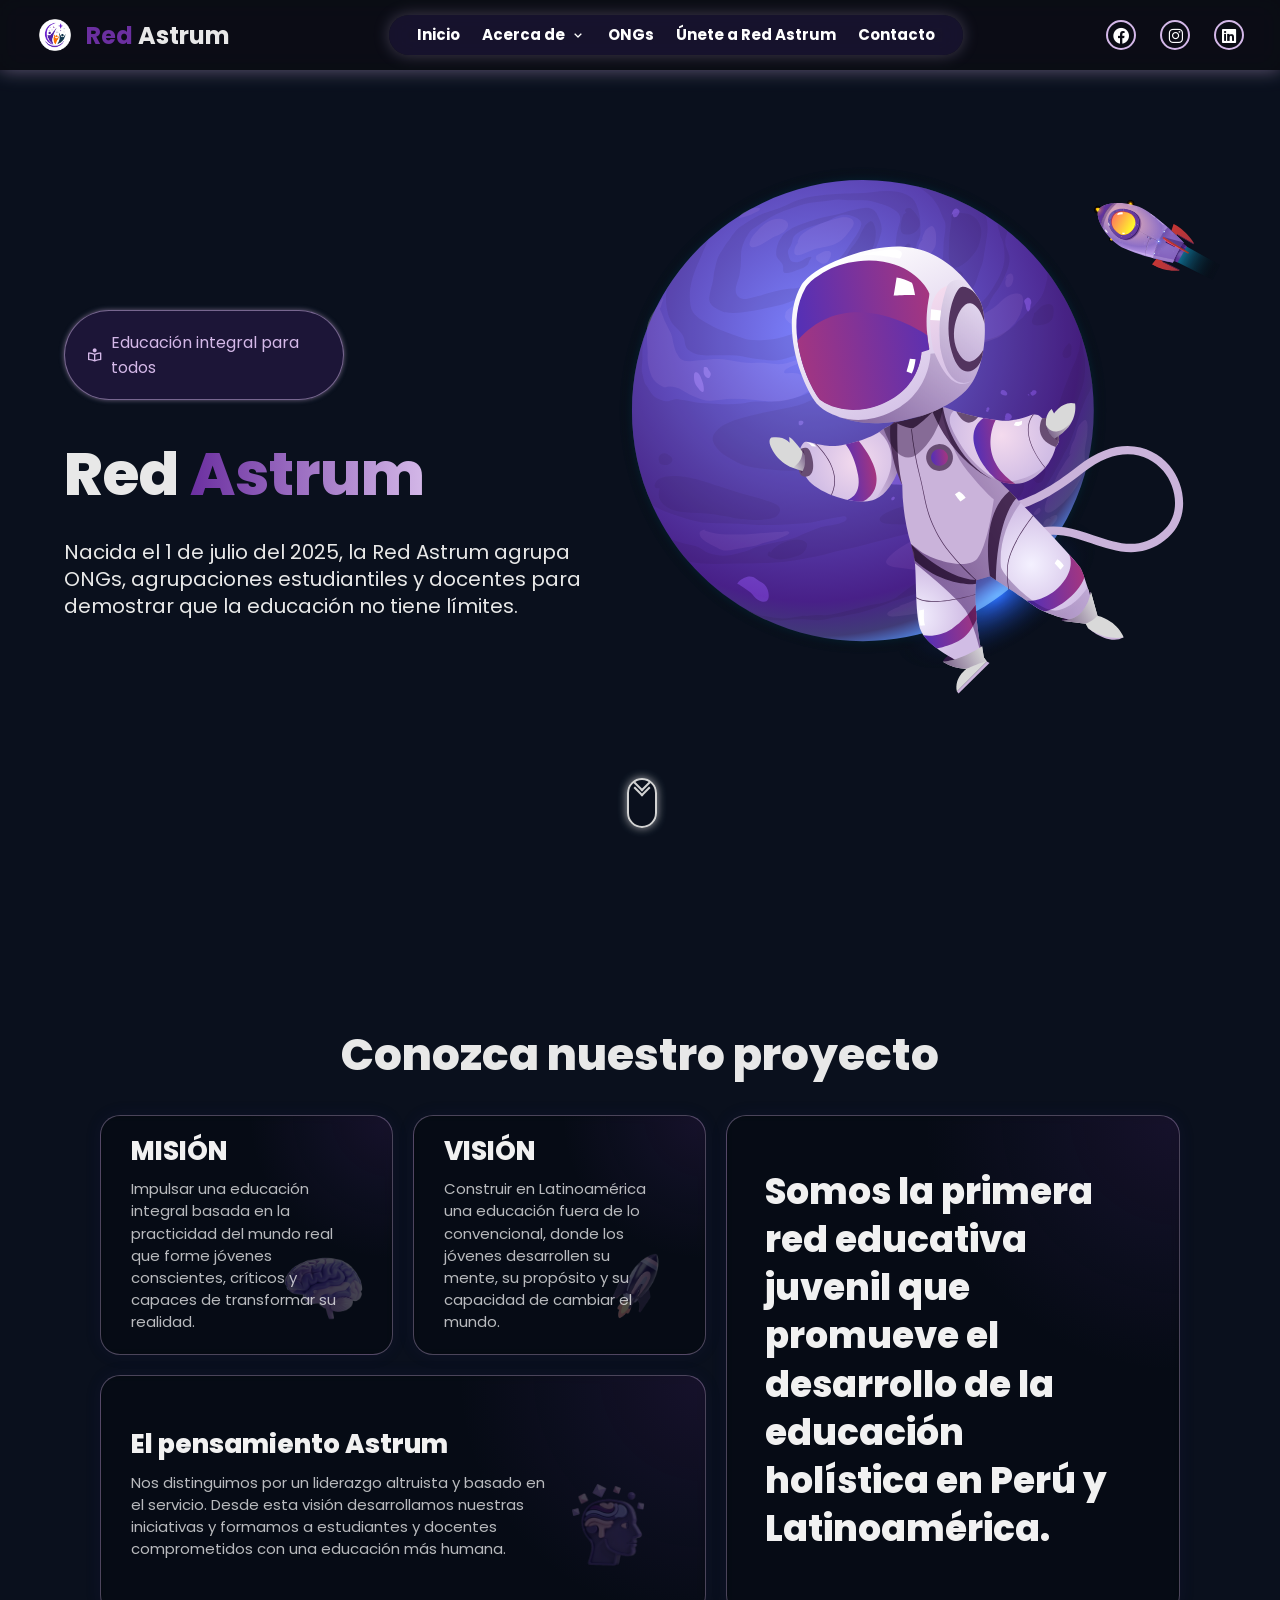
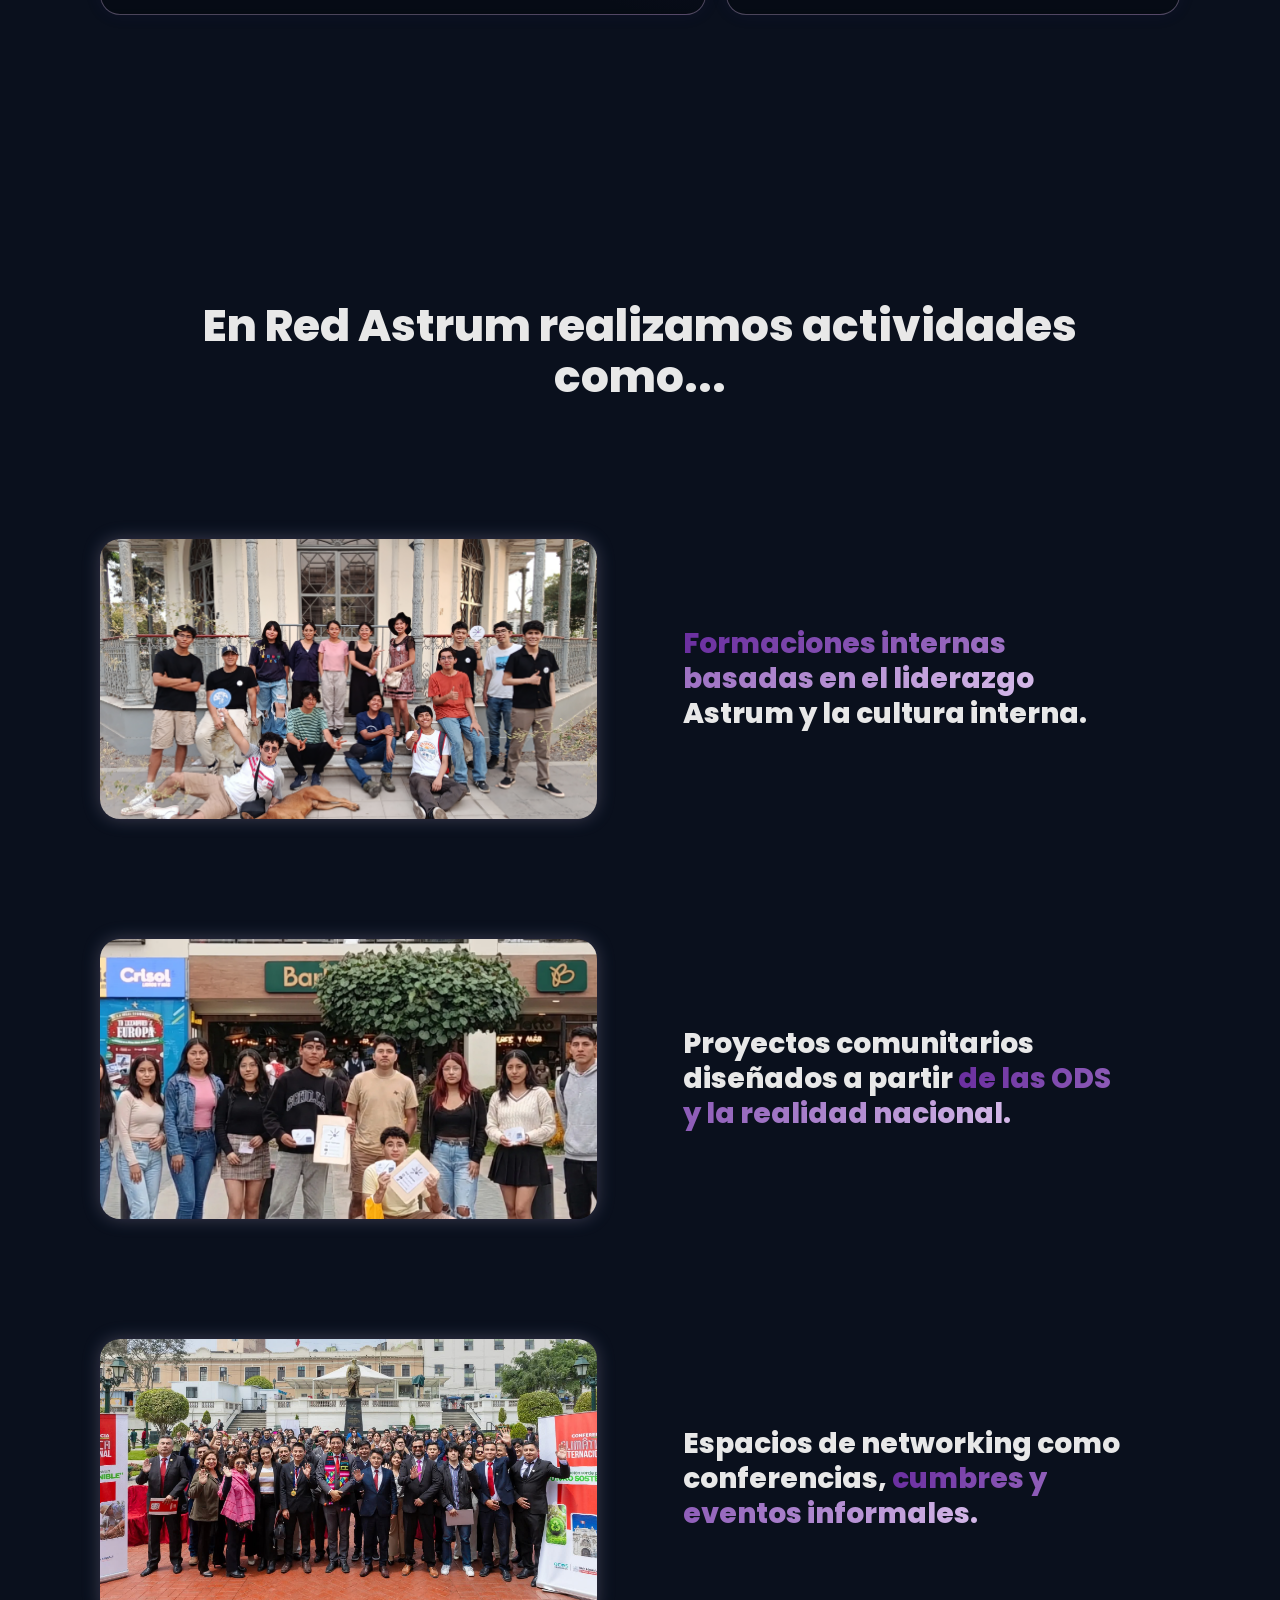
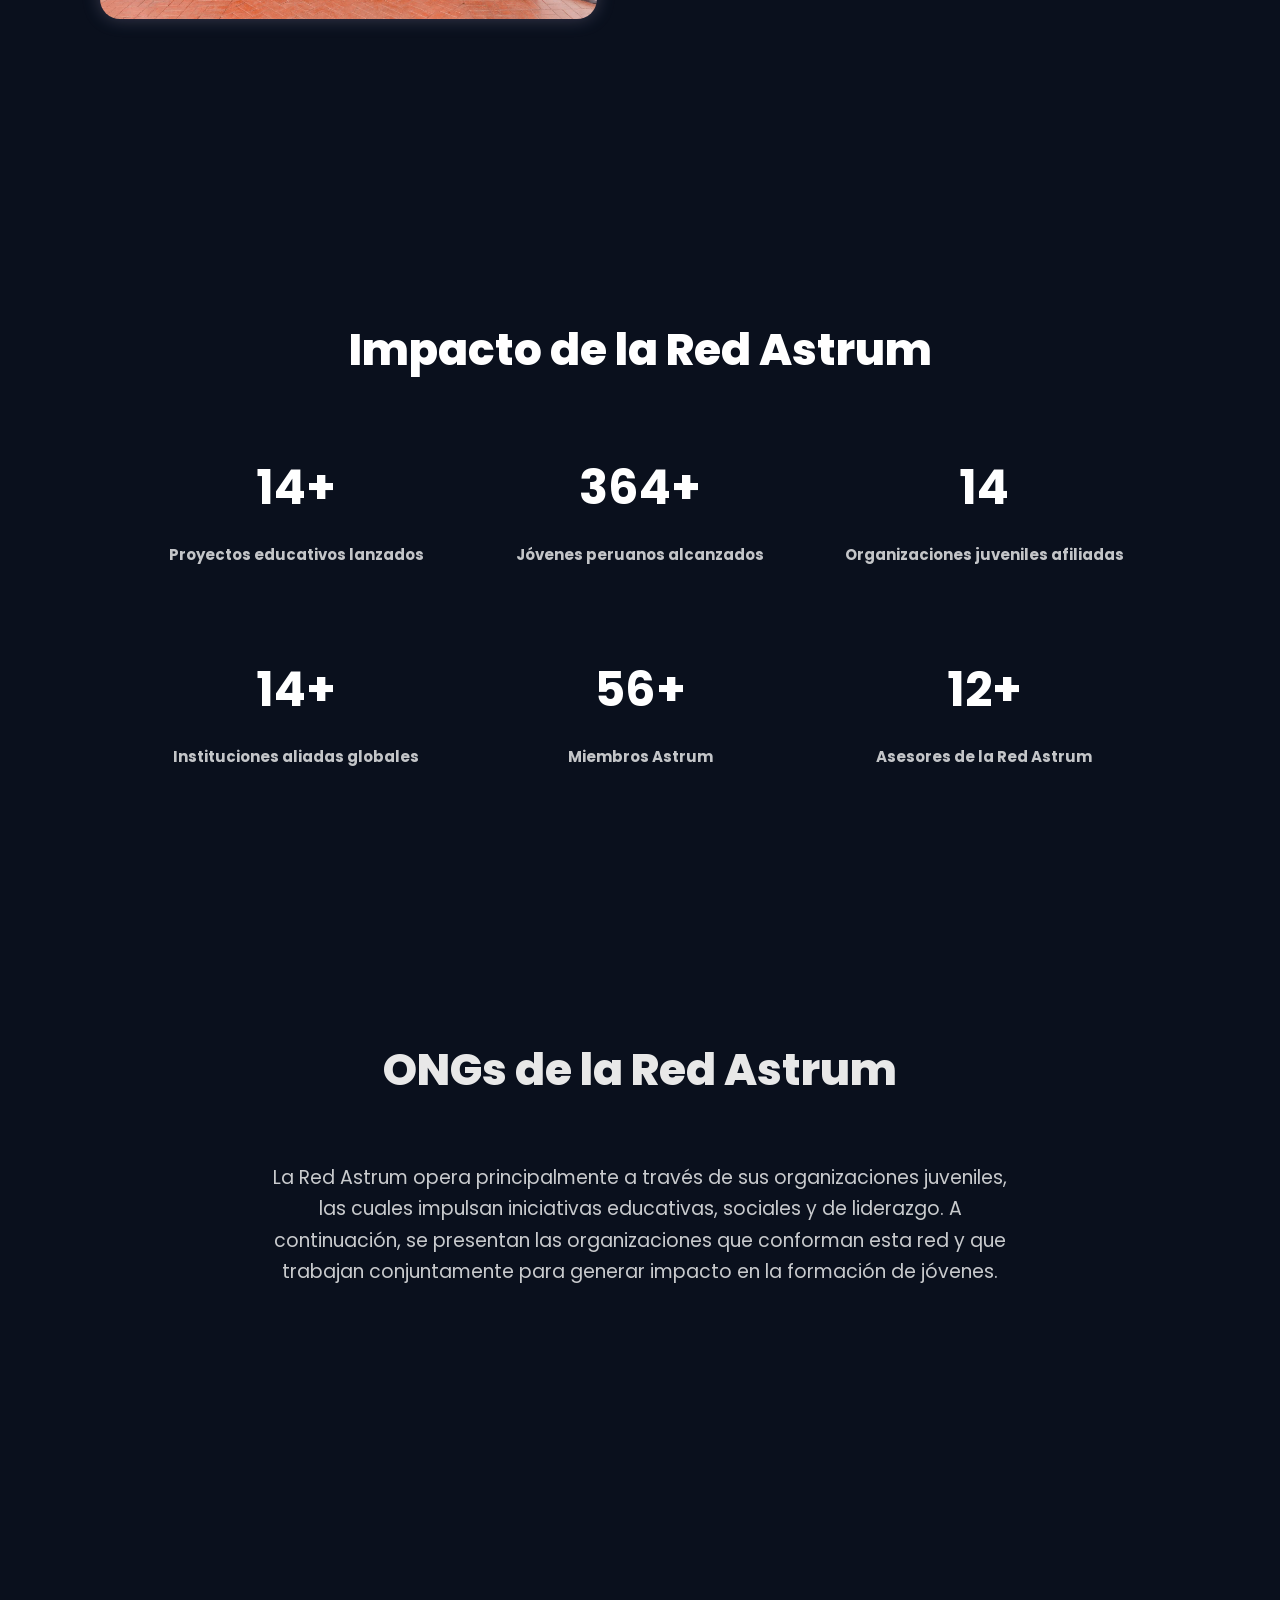
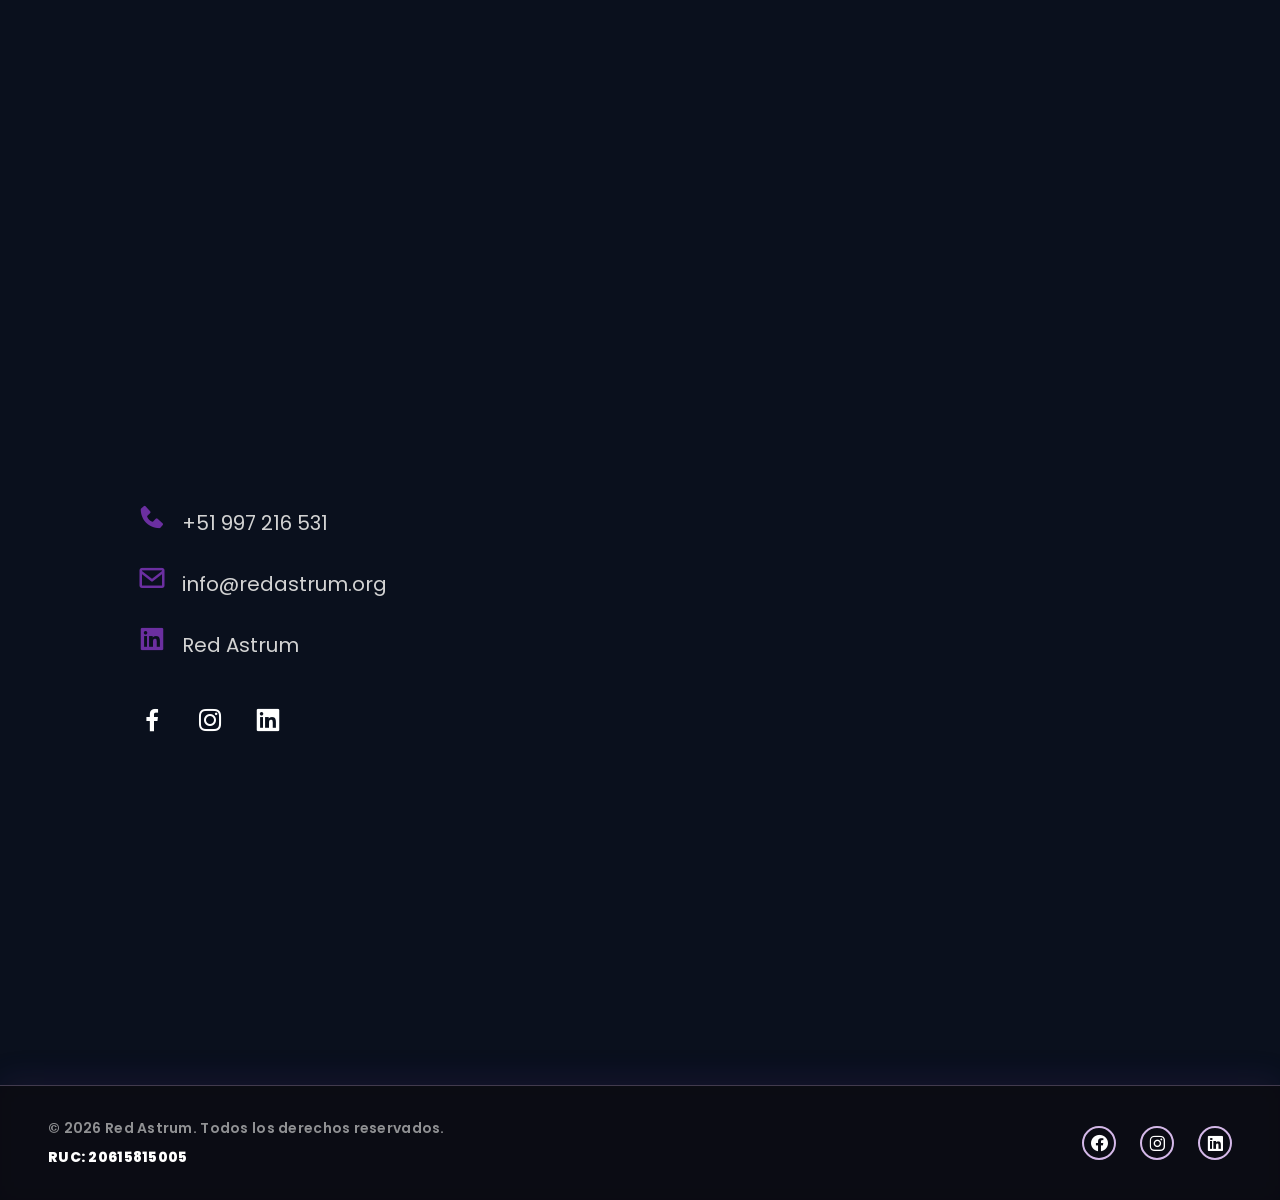
==== commit cd57ce27: "Update index.html" ====
--- a/index.html
+++ b/index.html
@@ -34,7 +34,7 @@
                     </ul>
                 </li>
 
-                <li><a href="ongs.html">ONGs</a></li>
+                <li><a href="#ongs">ONGs</a></li>
                 <li><a href="https://linktr.ee/redastrum" target="_blank">Únete a Red Astrum</a></li>
                 <li><a href="#contacto">Contacto</a></li>
             </ul>
--- a/style.css
+++ b/style.css
@@ -1967,271 +1967,702 @@
 }
 
 /* =====================================================
-   ONGS — MOSAICO Y PORTAL INDIVIDUAL
+   REDISEÑO ONGS — MOSAICO PREMIUM CENTRADO
    ===================================================== */
 
-.ong-list-page,
-.ong-portal-page {
-    width: min(1120px, 88%);
+.ong-list-page {
+    width: min(1180px, 90%);
     margin: 0 auto;
-    padding: 130px 0 90px;
-}
-
+    padding: 135px 0 95px;
+}
+
+/* HERO */
 .ong-list-hero {
+    max-width: 900px;
+    margin: 0 auto 70px;
+    display: flex;
+    flex-direction: column;
+    align-items: center;
     text-align: center;
-    margin-bottom: 58px;
-}
-
-.ong-list-hero span,
-.ong-portal-main span {
+}
+
+.ong-list-hero span {
     display: inline-flex;
+    align-items: center;
+    justify-content: center;
     width: fit-content;
-    padding: 6px 16px;
+    padding: 8px 18px;
     border-radius: 999px;
-    background: rgba(107, 47, 160, 0.22);
+    background: rgba(107, 47, 160, 0.18);
     border: 1px solid rgba(212, 184, 232, 0.28);
     color: var(--color-light);
     font-size: 12px;
     font-weight: 800;
     letter-spacing: 0.08em;
     text-transform: uppercase;
+    margin-bottom: 18px;
+    box-shadow: 0 0 16px rgba(107, 47, 160, 0.18);
 }
 
 .ong-list-hero h1 {
-    margin: 18px 0 14px;
-    font-size: clamp(36px, 5vw, 56px);
+    margin: 0 0 18px;
+    font-size: clamp(42px, 6vw, 68px);
+    line-height: 1.05;
+    text-align: center;
 }
 
 .ong-list-hero p {
     max-width: 760px;
     margin: 0 auto;
-    color: rgba(255,255,255,0.72);
-    font-size: 17px;
-    line-height: 1.65;
-}
-
+    color: rgba(255, 255, 255, 0.74);
+    font-size: 18px;
+    line-height: 1.7;
+    text-align: center;
+}
+
+/* MOSAICO */
 .ong-mosaic {
     display: grid;
-    grid-template-columns: repeat(auto-fit, minmax(220px, 1fr));
-    gap: 26px;
-}
-
+    grid-template-columns: repeat(auto-fit, minmax(240px, 1fr));
+    gap: 28px;
+    align-items: stretch;
+}
+
+/* CARD */
 .ong-tile {
-    min-height: 245px;
-    padding: 24px;
-    border-radius: 26px;
+    min-height: 320px;
+    padding: 30px 24px;
+    border-radius: 28px;
     text-decoration: none;
     color: white;
-
-    border: 1px solid rgba(212, 184, 232, 0.32);
+    position: relative;
+    overflow: hidden;
+
+    border: 1px solid rgba(212, 184, 232, 0.30);
     background:
-        radial-gradient(circle at top right, rgba(107, 47, 160, 0.22), transparent 42%),
-        rgba(8, 6, 20, 0.80);
-
+        radial-gradient(circle at top right, rgba(107, 47, 160, 0.22), transparent 40%),
+        linear-gradient(180deg, rgba(17, 12, 34, 0.96), rgba(7, 5, 18, 0.92));
+
+    box-shadow: 0 0 20px rgba(107, 47, 160, 0.12);
     backdrop-filter: blur(8px);
-    box-shadow: 0 0 22px rgba(107, 47, 160, 0.13);
 
     display: flex;
     flex-direction: column;
-    justify-content: space-between;
-
+    align-items: center;
+    justify-content: center;
+    gap: 18px;
+
+    text-align: center;
     transition: 0.28s ease;
 }
 
+.ong-tile::before {
+    content: "";
+    position: absolute;
+    inset: 0;
+    background: linear-gradient(
+        135deg,
+        rgba(255, 255, 255, 0.05),
+        transparent 40%,
+        rgba(107, 47, 160, 0.06)
+    );
+    opacity: 0;
+    transition: 0.28s ease;
+    pointer-events: none;
+}
+
 .ong-tile:hover {
-    transform: translateY(-8px);
-    border-color: rgba(212, 184, 232, 0.78);
-    box-shadow: 0 0 32px rgba(212, 184, 232, 0.25);
-}
-
+    transform: translateY(-8px) scale(1.01);
+    border-color: rgba(212, 184, 232, 0.75);
+    box-shadow: 0 0 34px rgba(212, 184, 232, 0.20);
+}
+
+.ong-tile:hover::before {
+    opacity: 1;
+}
+
+/* CONTENEDOR DEL LOGO — AHORA TRANSPARENTE */
 .ong-logo-box {
+    width: 140px;
+    height: 140px;
+    border-radius: 50%;
+    background: transparent !important;
+    padding: 0;
+    display: flex;
+    align-items: center;
+    justify-content: center;
+    position: relative;
+    box-shadow: none !important;
+    border: none !important;
+}
+
+.ong-logo-box::before {
+    content: "";
+    position: absolute;
+    width: 132px;
+    height: 132px;
+    border-radius: 50%;
+    background:
+        radial-gradient(circle, rgba(255, 255, 255, 0.06) 0%, rgba(107, 47, 160, 0.20) 46%, transparent 74%);
+    filter: blur(8px);
+    z-index: 0;
+}
+
+/* LOGO */
+.ong-logo-box img {
     width: 112px;
     height: 112px;
-    border-radius: 24px;
-    background: rgba(255,255,255,0.96);
-    padding: 16px;
-    display: flex;
+    object-fit: contain;
+    position: relative;
+    z-index: 1;
+    background: transparent !important;
+    filter: drop-shadow(0 0 18px rgba(212, 184, 232, 0.18));
+}
+
+/* INFO */
+.ong-tile-info {
+    display: flex;
+    flex-direction: column;
     align-items: center;
     justify-content: center;
 }
 
-.ong-logo-box img {
-    width: 100%;
-    height: 100%;
-    object-fit: contain;
-}
-
 .ong-tile-info h3 {
-    margin: 18px 0 6px;
-    font-size: 21px;
+    margin: 0 0 8px;
+    font-size: 20px;
+    line-height: 1.2;
+    text-align: center;
 }
 
 .ong-tile-info p {
     margin: 0;
-    color: rgba(255,255,255,0.68);
+    color: rgba(255, 255, 255, 0.70);
     font-size: 14px;
+    line-height: 1.5;
+    text-align: center;
+    min-height: 42px;
+    display: flex;
+    align-items: center;
+    justify-content: center;
 }
 
 .ong-tile-info span {
     display: inline-flex;
-    margin-top: 14px;
-    padding: 5px 12px;
+    align-items: center;
+    justify-content: center;
+    margin-top: 16px;
+    padding: 7px 14px;
     border-radius: 999px;
-    background: rgba(107, 47, 160, 0.22);
-    border: 1px solid rgba(212, 184, 232, 0.24);
+    background: rgba(107, 47, 160, 0.20);
+    border: 1px solid rgba(212, 184, 232, 0.26);
     color: var(--color-light);
     font-size: 11px;
     font-weight: 800;
     text-transform: uppercase;
-}
-
-/* PORTAL */
-
+    letter-spacing: 0.06em;
+    text-align: center;
+}
+
+/* RESPONSIVE */
+@media screen and (max-width: 900px) {
+    .ong-list-page {
+        width: 92%;
+    }
+
+    .ong-list-hero {
+        margin-bottom: 54px;
+    }
+
+    .ong-list-hero p {
+        font-size: 16px;
+    }
+
+    .ong-tile {
+        min-height: 300px;
+    }
+}
+
+@media screen and (max-width: 600px) {
+    .ong-list-page {
+        padding: 120px 0 70px;
+    }
+
+    .ong-list-hero h1 {
+        font-size: 42px;
+    }
+
+    .ong-list-hero p {
+        font-size: 15px;
+        line-height: 1.6;
+    }
+
+    .ong-mosaic {
+        grid-template-columns: 1fr;
+        gap: 20px;
+    }
+
+    .ong-tile {
+        min-height: 280px;
+        padding: 26px 20px;
+    }
+
+    .ong-logo-box {
+        width: 120px;
+        height: 120px;
+    }
+
+    .ong-logo-box::before {
+        width: 112px;
+        height: 112px;
+    }
+
+    .ong-logo-box img {
+        width: 96px;
+        height: 96px;
+    }
+}
+
+/* =====================================================
+   PORTAL INDIVIDUAL ONG — RED ASTRUM PREMIUM
+   Para ong.html?id=...
+   ===================================================== */
+
+.ong-portal-page {
+    width: min(1120px, 88%);
+    margin: 0 auto;
+    padding: 135px 0 100px;
+}
+
+/* Botón volver */
 .back-link {
     display: inline-flex;
     align-items: center;
     gap: 8px;
+
+    margin-bottom: 28px;
+    padding: 10px 18px;
+
+    border-radius: 999px;
+    border: 1px solid rgba(212, 184, 232, 0.24);
+    background: rgba(107, 47, 160, 0.14);
+
     color: var(--color-light);
     text-decoration: none;
     font-weight: 700;
-    margin-bottom: 26px;
-}
-
+    font-size: 14px;
+
+    transition: 0.25s ease;
+}
+
+.back-link i {
+    font-size: 20px;
+}
+
+.back-link:hover {
+    transform: translateX(-4px);
+    border-color: rgba(212, 184, 232, 0.65);
+    box-shadow: 0 0 18px rgba(212, 184, 232, 0.20);
+}
+
+/* Header principal del portal */
 .ong-portal-header {
+    position: relative;
+    overflow: hidden;
+
     display: grid;
-    grid-template-columns: 180px 1fr;
-    gap: 36px;
-    align-items: center;
-
-    padding: 42px;
-    border-radius: 30px;
+    grid-template-columns: 210px 1fr;
+    gap: 42px;
+    align-items: center;
+
+    padding: 52px;
+    border-radius: 34px;
+
     border: 1px solid rgba(212, 184, 232, 0.32);
     background:
-        radial-gradient(circle at top right, rgba(107, 47, 160, 0.22), transparent 42%),
-        rgba(8, 6, 20, 0.82);
-    backdrop-filter: blur(10px);
-}
-
+        radial-gradient(circle at top right, rgba(107, 47, 160, 0.28), transparent 42%),
+        radial-gradient(circle at bottom left, rgba(232, 116, 12, 0.10), transparent 36%),
+        rgba(8, 6, 20, 0.86);
+
+    backdrop-filter: blur(12px);
+    box-shadow:
+        0 0 34px rgba(107, 47, 160, 0.18),
+        inset 0 0 40px rgba(255, 255, 255, 0.015);
+}
+
+.ong-portal-header::before {
+    content: "";
+    position: absolute;
+    inset: 0;
+
+    background:
+        linear-gradient(135deg, rgba(255,255,255,0.07), transparent 42%),
+        linear-gradient(315deg, rgba(107,47,160,0.12), transparent 55%);
+
+    opacity: 0.75;
+    pointer-events: none;
+}
+
+/* Logo principal */
 .ong-portal-logo {
-    width: 165px;
-    height: 165px;
+    position: relative;
+    z-index: 2;
+
+    width: 185px;
+    height: 185px;
     border-radius: 50%;
-    padding: 26px;
-    background: rgba(255,255,255,0.96);
+
     display: flex;
     align-items: center;
     justify-content: center;
+
+    padding: 0;
+    background: transparent !important;
+    box-shadow: none !important;
+}
+
+.ong-portal-logo::before {
+    content: "";
+    position: absolute;
+
+    width: 178px;
+    height: 178px;
+    border-radius: 50%;
+
+    background:
+        radial-gradient(circle, rgba(255,255,255,0.08) 0%, rgba(107,47,160,0.28) 45%, transparent 72%);
+
+    filter: blur(10px);
+    z-index: 0;
 }
 
 .ong-portal-logo img {
-    width: 100%;
-    height: 100%;
+    position: relative;
+    z-index: 1;
+
+    width: 145px;
+    height: 145px;
     object-fit: contain;
+
+    background: transparent !important;
+    filter: drop-shadow(0 0 20px rgba(212, 184, 232, 0.20));
+}
+
+/* Info principal */
+.ong-portal-main {
+    position: relative;
+    z-index: 2;
+}
+
+.ong-portal-main span {
+    display: inline-flex;
+    align-items: center;
+    justify-content: center;
+
+    width: fit-content;
+    padding: 7px 16px;
+    border-radius: 999px;
+
+    background: rgba(107, 47, 160, 0.22);
+    border: 1px solid rgba(212, 184, 232, 0.30);
+
+    color: var(--color-light);
+    font-size: 12px;
+    font-weight: 800;
+    letter-spacing: 0.08em;
+    text-transform: uppercase;
+
+    box-shadow: 0 0 14px rgba(107, 47, 160, 0.18);
 }
 
 .ong-portal-main h1 {
-    margin: 16px 0 12px;
-    font-size: clamp(36px, 5vw, 58px);
-    line-height: 1.05;
+    margin: 18px 0 14px;
+
+    font-size: clamp(40px, 6vw, 68px);
+    line-height: 1.03;
+    font-weight: 800;
+
+    color: #ffffff;
+    letter-spacing: -0.04em;
 }
 
 .ong-portal-main p {
     max-width: 760px;
     margin: 0;
-    color: rgba(255,255,255,0.72);
-    font-size: 16px;
-    line-height: 1.7;
-}
-
+
+    color: rgba(255, 255, 255, 0.74);
+    font-size: 17px;
+    line-height: 1.75;
+}
+
+/* Tabs */
 .ong-portal-tabs {
     display: flex;
-    gap: 12px;
-    margin: 32px 0;
+    justify-content: center;
+    gap: 14px;
+
+    margin: 38px 0 32px;
 }
 
 .tab-btn {
-    padding: 10px 24px;
+    padding: 12px 28px;
+
     border-radius: 999px;
-    border: 1px solid rgba(212, 184, 232, 0.28);
-    background: rgba(255,255,255,0.045);
-    color: rgba(255,255,255,0.68);
-    font-family: inherit;
+    border: 1px solid rgba(212, 184, 232, 0.26);
+
+    background: rgba(255, 255, 255, 0.045);
+    color: rgba(255, 255, 255, 0.68);
+
+    font-family: "Poppins", sans-serif;
     font-weight: 800;
+    font-size: 14px;
+
     cursor: pointer;
-}
-
-.tab-btn.active,
+    transition: 0.25s ease;
+}
+
 .tab-btn:hover {
-    background: var(--color-primary);
+    color: white;
+    border-color: rgba(212, 184, 232, 0.65);
+    box-shadow: 0 0 18px rgba(212, 184, 232, 0.18);
+}
+
+.tab-btn.active {
+    background: linear-gradient(135deg, var(--color-primary), #8e44cf);
     color: white;
     border-color: var(--color-primary);
-}
-
+    box-shadow: 0 0 22px rgba(107, 47, 160, 0.42);
+}
+
+/* Contenido tabs */
 .ong-tab-content {
     display: none;
 }
 
 .ong-tab-content.active {
     display: block;
-}
-
+    animation: portalFade 0.35s ease;
+}
+
+@keyframes portalFade {
+    from {
+        opacity: 0;
+        transform: translateY(12px);
+    }
+
+    to {
+        opacity: 1;
+        transform: translateY(0);
+    }
+}
+
+/* Grid de datos rápidos */
 .ong-detail-grid {
     display: grid;
     grid-template-columns: repeat(3, 1fr);
     gap: 18px;
+
     margin-bottom: 28px;
 }
 
-.ong-info-card,
-.ong-detail-block,
+.ong-info-card {
+    min-height: 150px;
+
+    padding: 26px;
+    border-radius: 24px;
+
+    border: 1px solid rgba(212, 184, 232, 0.25);
+    background:
+        radial-gradient(circle at top right, rgba(107, 47, 160, 0.16), transparent 45%),
+        rgba(8, 6, 20, 0.72);
+
+    backdrop-filter: blur(8px);
+    box-shadow: 0 0 18px rgba(107, 47, 160, 0.10);
+
+    display: flex;
+    flex-direction: column;
+    justify-content: center;
+
+    transition: 0.25s ease;
+}
+
+.ong-info-card:hover {
+    transform: translateY(-5px);
+    border-color: rgba(212, 184, 232, 0.62);
+    box-shadow: 0 0 24px rgba(212, 184, 232, 0.18);
+}
+
+.ong-info-card h3 {
+    margin: 0 0 10px;
+
+    color: var(--color-light);
+    font-size: 13px;
+    font-weight: 800;
+    letter-spacing: 0.08em;
+    text-transform: uppercase;
+}
+
+.ong-info-card p {
+    margin: 0;
+
+    color: #ffffff;
+    font-size: 18px;
+    font-weight: 700;
+    line-height: 1.35;
+}
+
+/* Bloques de detalle */
+.ong-detail-block {
+    position: relative;
+    overflow: hidden;
+
+    margin-bottom: 18px;
+    padding: 30px;
+
+    border-radius: 26px;
+    border: 1px solid rgba(212, 184, 232, 0.24);
+
+    background:
+        radial-gradient(circle at top right, rgba(107, 47, 160, 0.14), transparent 42%),
+        rgba(8, 6, 20, 0.72);
+
+    backdrop-filter: blur(8px);
+}
+
+.ong-detail-block::before {
+    content: "";
+    position: absolute;
+    left: 0;
+    top: 28px;
+    bottom: 28px;
+
+    width: 4px;
+    border-radius: 0 10px 10px 0;
+
+    background: linear-gradient(to bottom, var(--color-primary), var(--color-light));
+}
+
+.ong-detail-block h2 {
+    margin: 0 0 12px;
+
+    color: #ffffff;
+    font-size: 25px;
+    line-height: 1.2;
+}
+
+.ong-detail-block p {
+    margin: 0;
+
+    color: rgba(255, 255, 255, 0.74);
+    font-size: 16px;
+    line-height: 1.75;
+}
+
+/* Proyectos */
+.ong-project-grid {
+    display: grid;
+    grid-template-columns: repeat(auto-fit, minmax(260px, 1fr));
+    gap: 22px;
+}
+
 .ong-project-card {
-    border-radius: 22px;
-    border: 1px solid rgba(212, 184, 232, 0.24);
-    background: rgba(8, 6, 20, 0.72);
-    padding: 24px;
-}
-
-.ong-info-card h3,
-.ong-detail-block h2,
+    position: relative;
+    overflow: hidden;
+
+    min-height: 210px;
+    padding: 28px;
+    border-radius: 26px;
+
+    border: 1px solid rgba(212, 184, 232, 0.25);
+    background:
+        radial-gradient(circle at top right, rgba(232, 116, 12, 0.13), transparent 40%),
+        radial-gradient(circle at bottom left, rgba(107, 47, 160, 0.18), transparent 46%),
+        rgba(8, 6, 20, 0.76);
+
+    backdrop-filter: blur(8px);
+    box-shadow: 0 0 18px rgba(107, 47, 160, 0.10);
+
+    transition: 0.25s ease;
+}
+
+.ong-project-card::before {
+    content: "✦";
+    position: absolute;
+    right: 24px;
+    top: 20px;
+
+    color: rgba(212, 184, 232, 0.25);
+    font-size: 28px;
+}
+
+.ong-project-card:hover {
+    transform: translateY(-6px);
+    border-color: rgba(212, 184, 232, 0.70);
+    box-shadow: 0 0 28px rgba(212, 184, 232, 0.20);
+}
+
 .ong-project-card h3 {
-    margin: 0 0 10px;
-    color: var(--color-light);
-}
-
-.ong-info-card p,
-.ong-detail-block p,
+    margin: 0 0 12px;
+
+    color: #ffffff;
+    font-size: 22px;
+    line-height: 1.25;
+}
+
 .ong-project-card p {
     margin: 0;
-    color: rgba(255,255,255,0.72);
+
+    color: rgba(255, 255, 255, 0.70);
+    font-size: 15px;
     line-height: 1.65;
 }
 
-.ong-detail-block {
-    margin-bottom: 18px;
-}
-
-.ong-project-grid {
-    display: grid;
-    grid-template-columns: repeat(auto-fit, minmax(240px, 1fr));
-    gap: 18px;
-}
-
+/* ONG no encontrada */
 .ong-not-found {
+    width: min(720px, 100%);
+    margin: 120px auto 0;
+    padding: 54px 34px;
+
     text-align: center;
-    padding: 120px 0;
+
+    border-radius: 28px;
+    border: 1px solid rgba(212, 184, 232, 0.28);
+    background: rgba(8, 6, 20, 0.80);
+}
+
+.ong-not-found h1 {
+    margin: 0 0 12px;
+    font-size: 38px;
+}
+
+.ong-not-found p {
+    color: rgba(255, 255, 255, 0.70);
 }
 
 .ong-not-found a {
+    display: inline-flex;
+    margin-top: 18px;
+
     color: var(--color-light);
-    font-weight: 700;
-}
-
-@media screen and (max-width: 800px) {
+    font-weight: 800;
+    text-decoration: none;
+}
+
+/* Responsive */
+@media screen and (max-width: 900px) {
+    .ong-portal-page {
+        width: 90%;
+        padding-top: 120px;
+    }
+
     .ong-portal-header {
         grid-template-columns: 1fr;
         justify-items: center;
         text-align: center;
-        padding: 32px 24px;
+        padding: 38px 28px;
+    }
+
+    .ong-portal-main p {
+        margin: 0 auto;
     }
 
     .ong-detail-grid {
@@ -2239,7 +2670,52 @@
     }
 
     .ong-portal-tabs {
-        justify-content: center;
         flex-wrap: wrap;
     }
 }
+
+@media screen and (max-width: 600px) {
+    .ong-portal-page {
+        width: 92%;
+        padding-bottom: 70px;
+    }
+
+    .ong-portal-header {
+        padding: 32px 22px;
+        border-radius: 26px;
+    }
+
+    .ong-portal-logo {
+        width: 145px;
+        height: 145px;
+    }
+
+    .ong-portal-logo::before {
+        width: 138px;
+        height: 138px;
+    }
+
+    .ong-portal-logo img {
+        width: 112px;
+        height: 112px;
+    }
+
+    .ong-portal-main h1 {
+        font-size: 38px;
+    }
+
+    .ong-portal-main p {
+        font-size: 15px;
+        line-height: 1.65;
+    }
+
+    .tab-btn {
+        width: 100%;
+    }
+
+    .ong-info-card,
+    .ong-detail-block,
+    .ong-project-card {
+        padding: 24px;
+    }
+}
